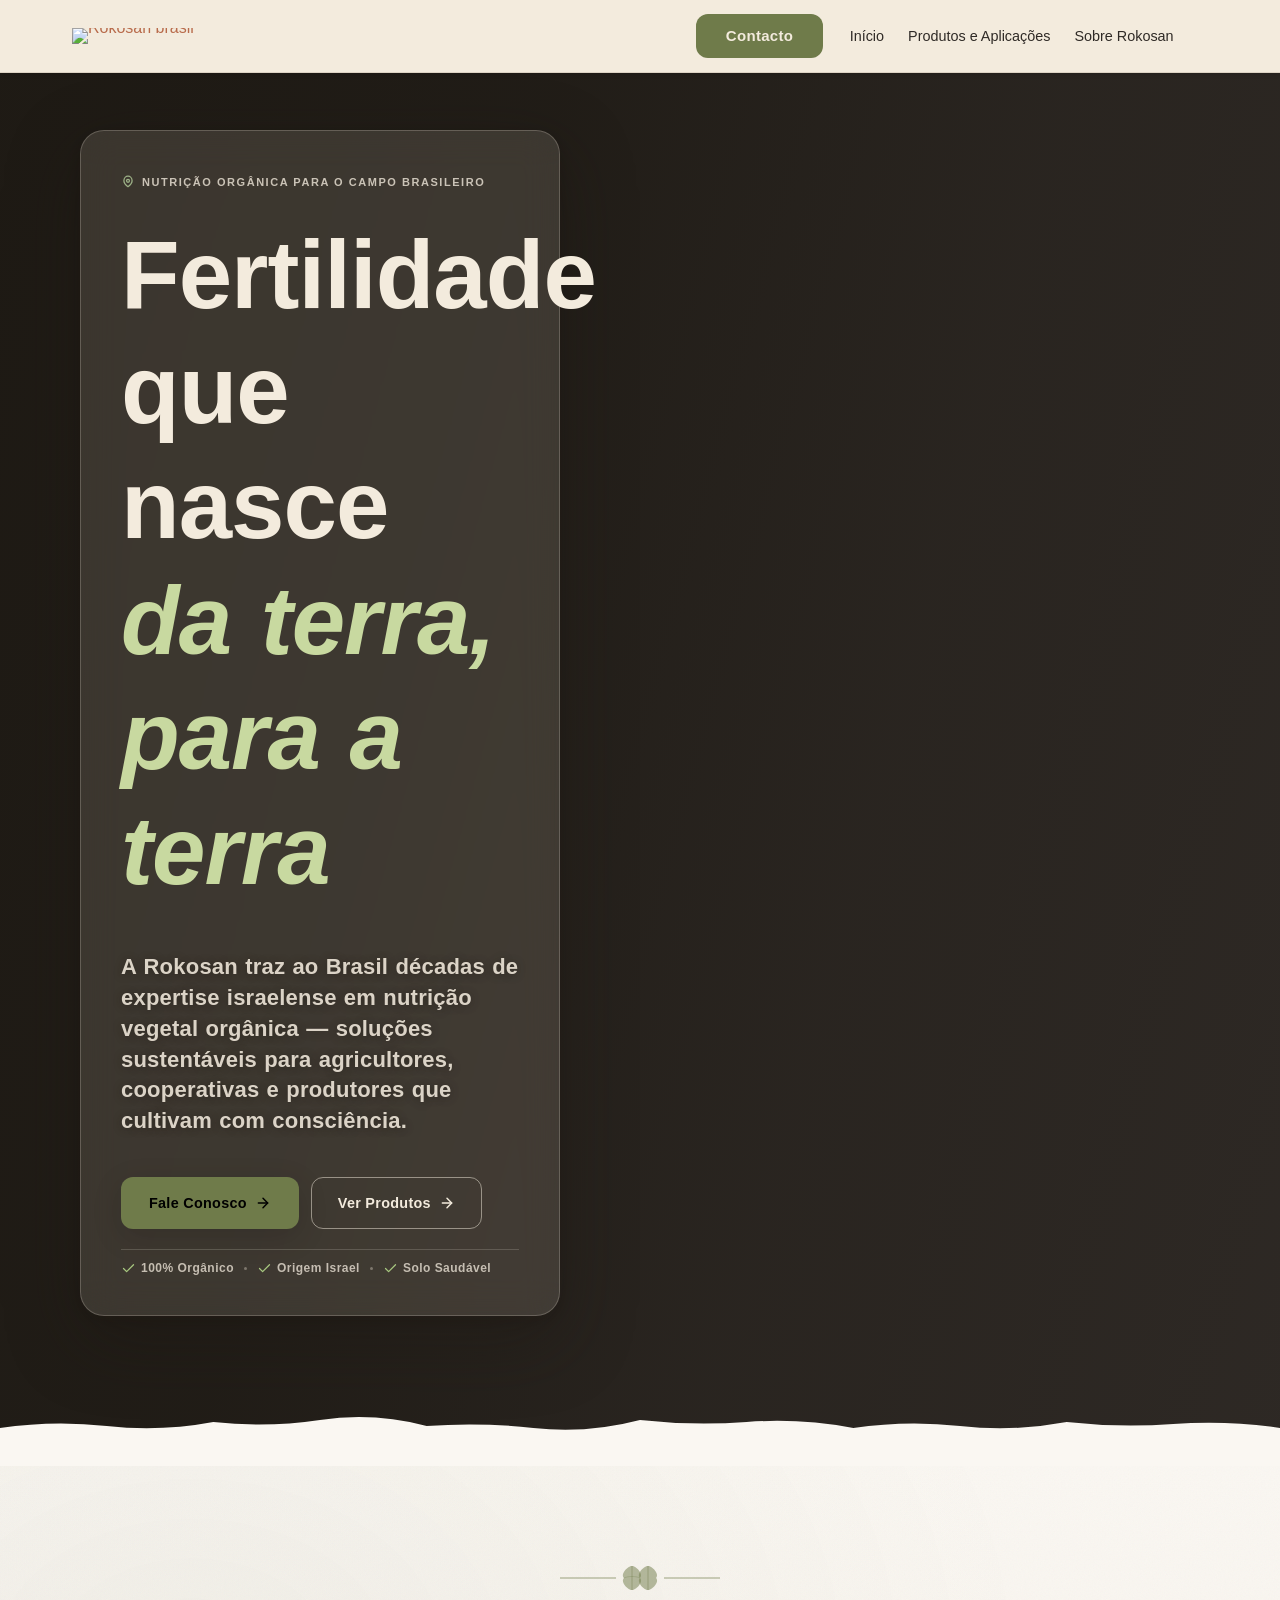
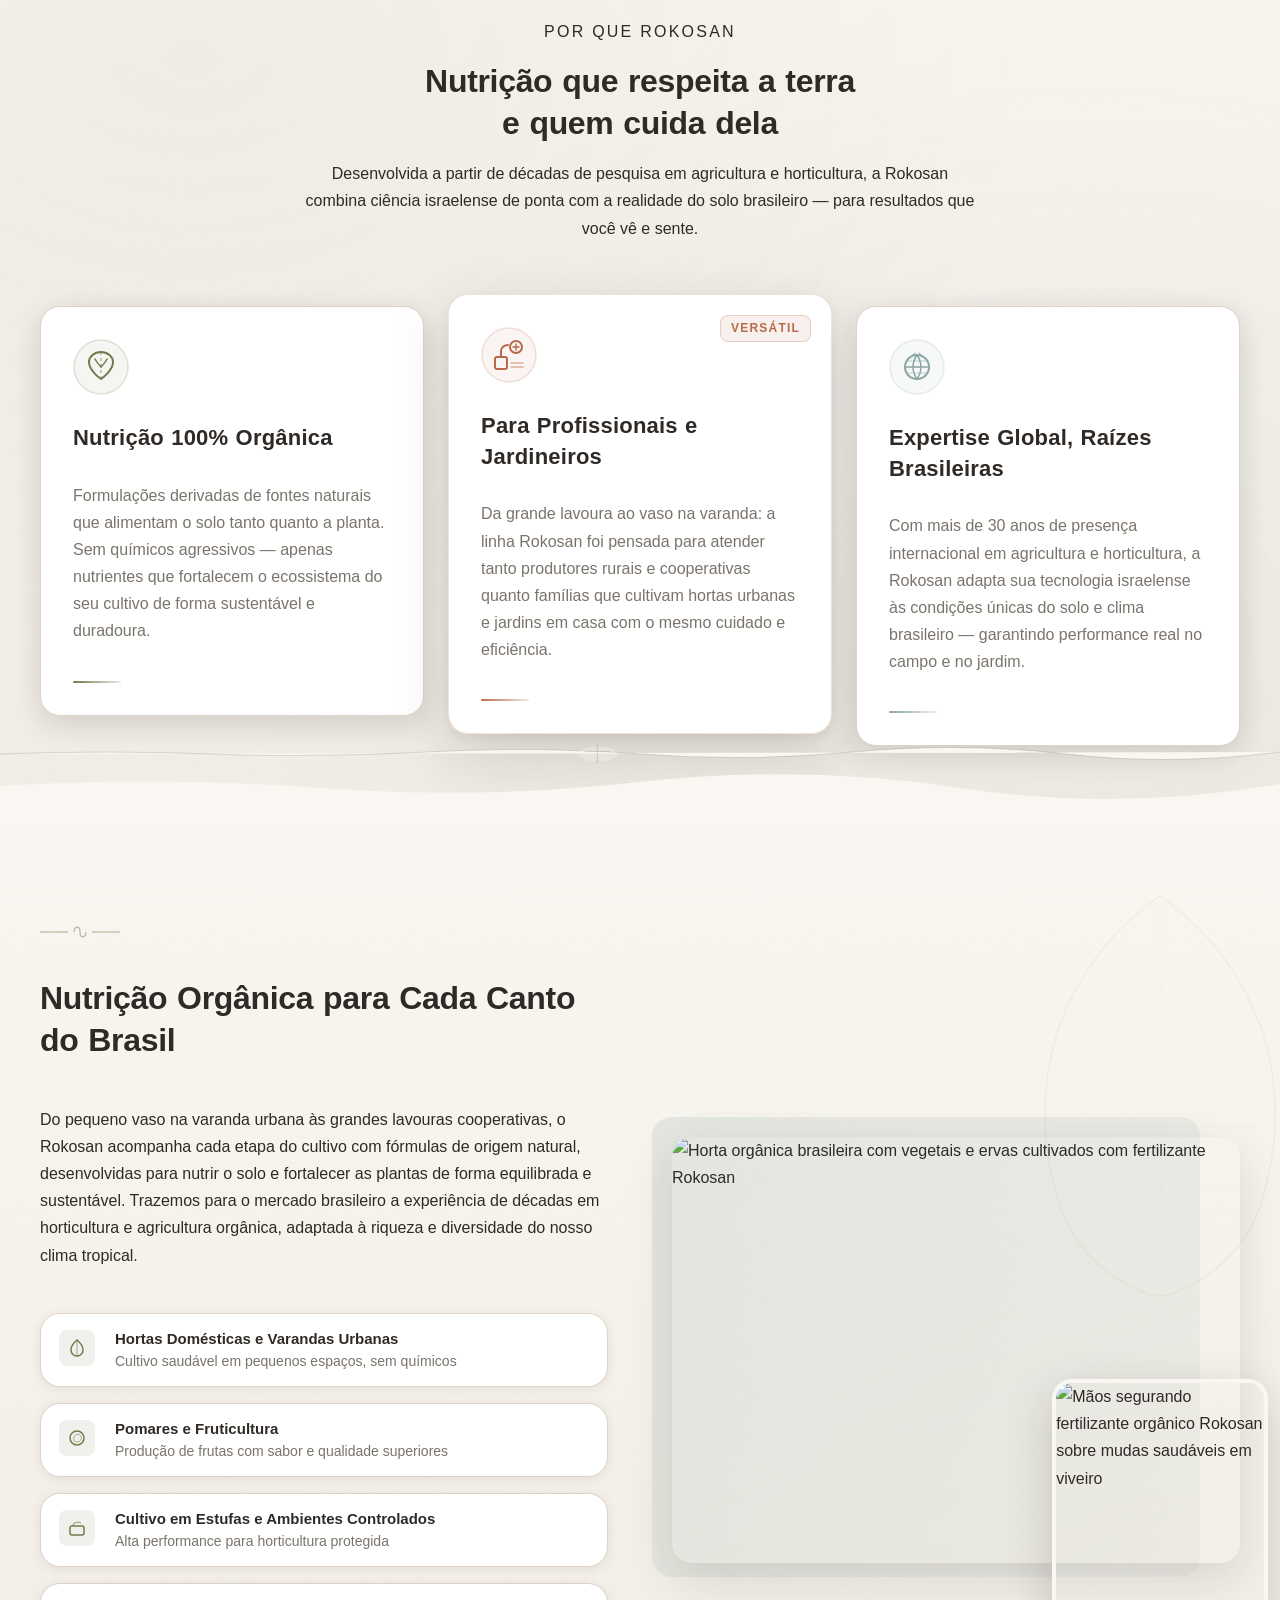
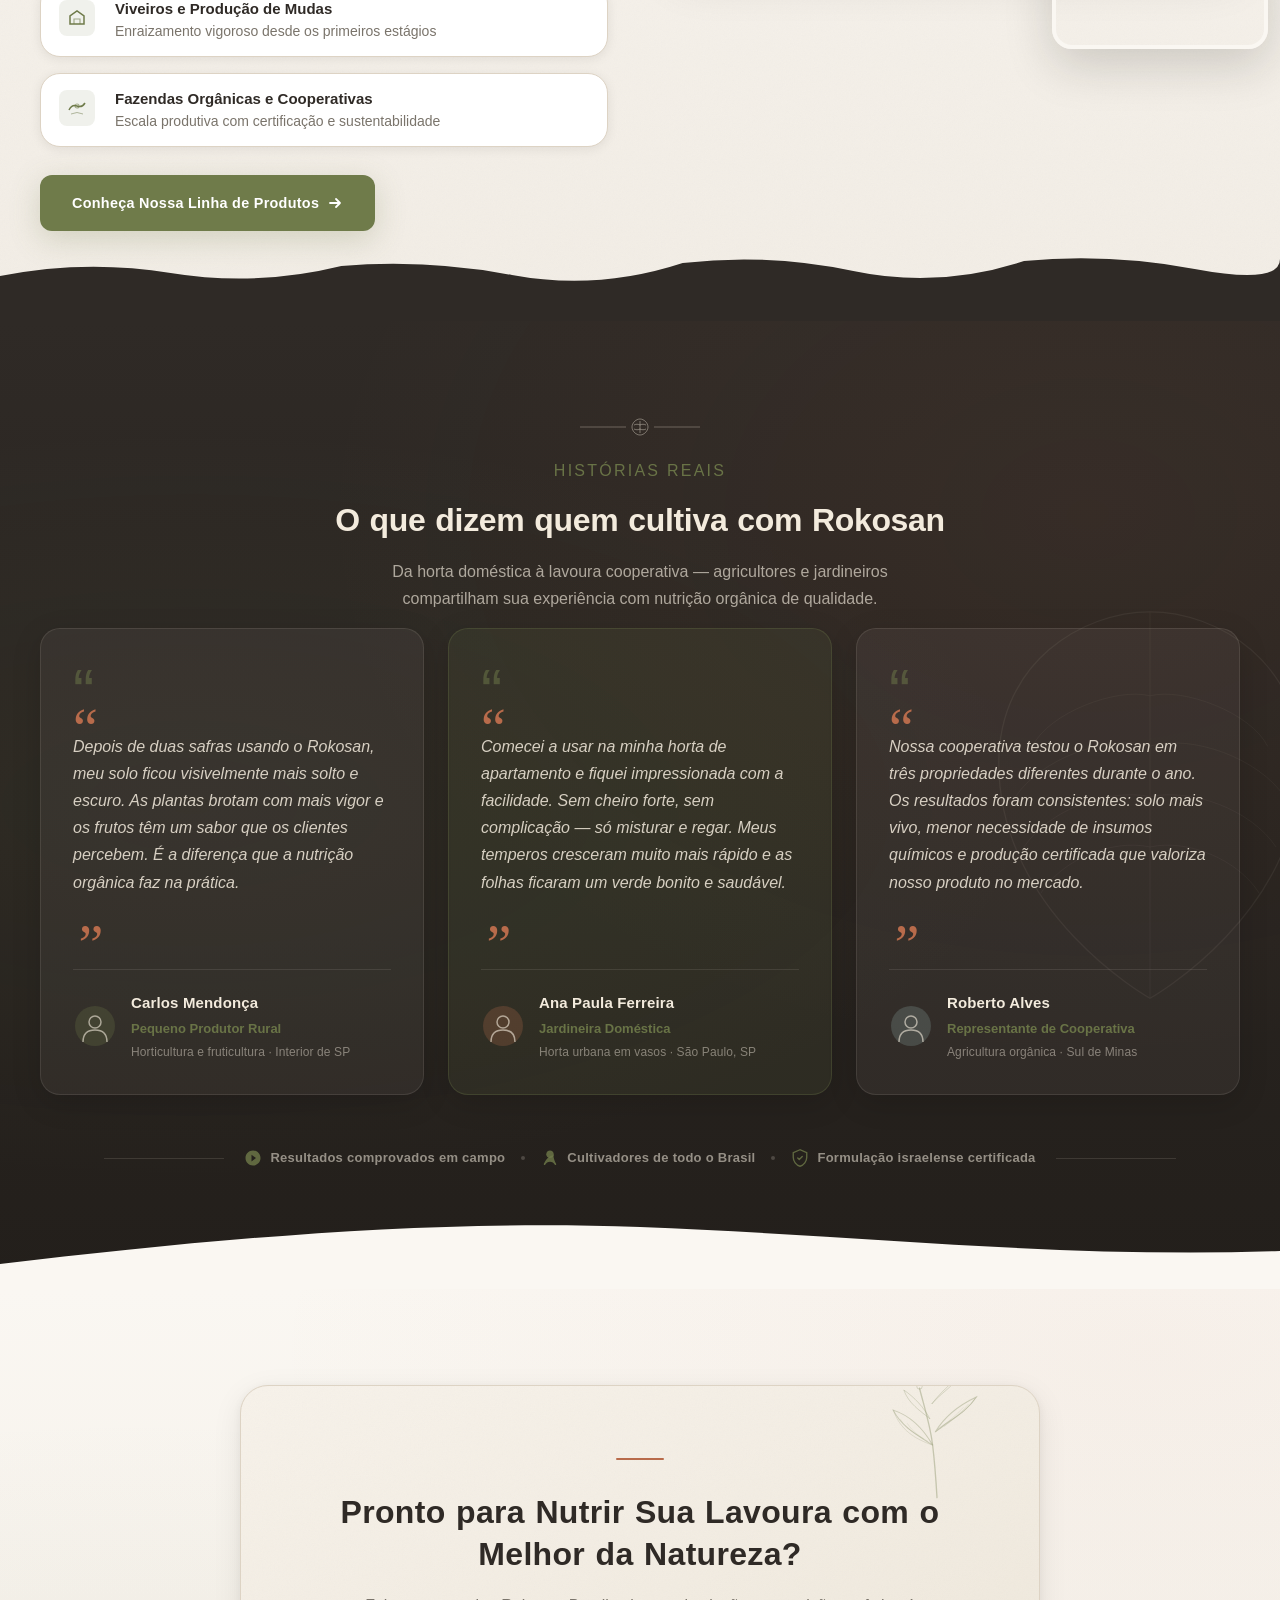
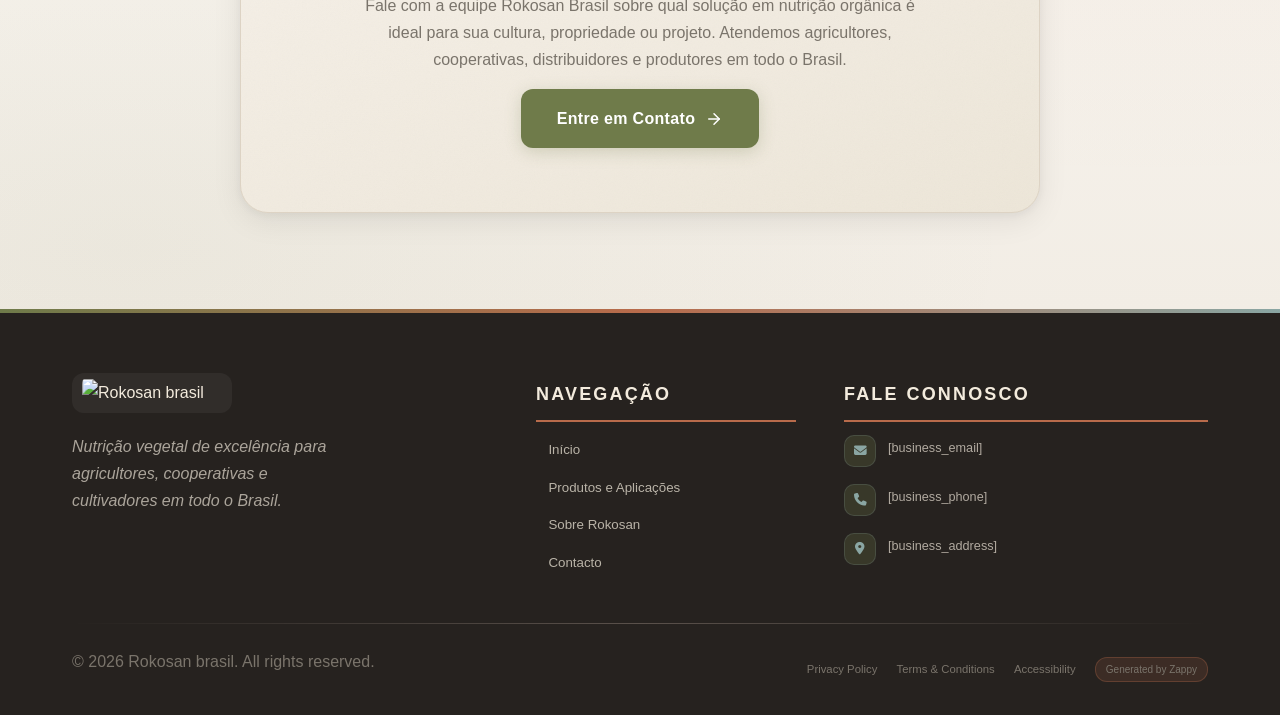
==== public/index.html @ f981a239 "Background sync: Progressive GitHub Sync" ====
<!doctype html><html lang="en"><head><meta charset="UTF-8"><meta content="width=device-width,initial-scale=1" name="viewport"><meta content="index, follow" name="robots"><title>Nutra Sua Colheita com Força — Rokosan brasil</title><meta content="Descubra soluções premium em agricultura e horticultura orgânica para o mercado brasileiro. Fertilizantes naturais que transformam solo e potencializam sua produção. Conheça agora!" name="description"><meta content="agricultura e horticultura, fertilizante orgânico, nutrição de plantas, agricultura sustentável, horticultura brasil" name="keywords"><link href="/assets/favicon.ico" rel="icon" type="image/x-icon"><link href="/assets/favicon-16x16.png" rel="icon" type="image/png" sizes="16x16"><link href="/assets/favicon-32x32.png" rel="icon" type="image/png" sizes="32x32"><link href="/assets/favicon-48x48.png" rel="icon" type="image/png" sizes="48x48"><link href="/assets/favicon-192x192.png" rel="icon" type="image/png" sizes="192x192"><link href="/assets/favicon-512x512.png" rel="icon" type="image/png" sizes="512x512"><link href="/assets/apple-touch-icon.png" rel="apple-touch-icon"><script>!function(){"use strict";var t="86fa6bbd-ab5a-4b56-bcc4-ef2aa1eb0e69",e="https://api.zappy5.com/api/analytics/track",a=18e5,n=2592e6,o=!0,i=!0,r=!0;var s=function(){var e="zappy_visitor_"+t,a=null;try{if(a=localStorage.getItem(e)){var o=JSON.parse(a),i=Date.now();if(i-o.created<n)return o.lastSeen=i,localStorage.setItem(e,JSON.stringify(o)),o.id}}catch(t){console.warn("Zappy Analytics: LocalStorage not available")}var r="zv_"+Date.now()+"_"+Math.random().toString(36).substr(2,9);try{localStorage.setItem(e,JSON.stringify({id:r,created:Date.now(),lastSeen:Date.now()}))}catch(t){}return r}(),c=function(){var e="zappy_session_"+t,n=null;try{if(n=sessionStorage.getItem(e)){var o=JSON.parse(n),i=Date.now();if(i-o.timestamp<a)return o.timestamp=i,sessionStorage.setItem(e,JSON.stringify(o)),o.id}}catch(t){console.warn("Zappy Analytics: SessionStorage not available")}var r="zs_"+Date.now()+"_"+Math.random().toString(36).substr(2,9);try{sessionStorage.setItem(e,JSON.stringify({id:r,timestamp:Date.now()}))}catch(t){}return r}();function l(a,n){n=n||{};var o={website_id:t,event_type:a,page_path:window.location.pathname,referrer:document.referrer||"direct",visitor_id:s,session_id:c,metadata:n};if(navigator.sendBeacon){var i=new Blob([JSON.stringify(o)],{type:"application/json"});navigator.sendBeacon(e,i)}else fetch(e,{method:"POST",headers:{"Content-Type":"application/json"},body:JSON.stringify(o),keepalive:!0}).catch(function(t){console.warn("Zappy Analytics: Failed to track event",t)})}o&&l("pageview",{title:document.title,url:window.location.href}),i&&document.addEventListener("click",function(t){var e=t.target;if("BUTTON"===e.tagName||e.closest("button")){var a="BUTTON"===e.tagName?e:e.closest("button");l("click",{element:"button",text:a.textContent.trim().substring(0,100),id:a.id||null,class:a.className||null})}else if("A"===e.tagName||e.closest("a")){var n="A"===e.tagName?e:e.closest("a");l("navigation",{element:"link",text:n.textContent.trim().substring(0,100),href:n.href,external:n.hostname!==window.location.hostname})}},!0),r&&document.addEventListener("submit",function(t){var e=t.target;l("form_submit",{form_id:e.id||null,form_name:e.name||null,form_action:e.action||null,form_method:e.method||"GET"})},!0);var d=Date.now();window.addEventListener("beforeunload",function(){l("page_unload",{time_on_page:Math.floor((Date.now()-d)/1e3),page_path:window.location.pathname})}),window.zappyAnalytics={track:l,getVisitorId:function(){return s},getSessionId:function(){return c}}}()</script><meta content="Nutra Sua Colheita com Força — Rokosan brasil" property="og:title"><meta content="Descubra soluções premium em agricultura e horticultura orgânica para o mercado brasileiro. Fertilizantes naturais que transformam solo e potencializam sua produção. Conheça agora!" property="og:description"><meta content="summary_large_image" name="twitter:card"><meta content="Nutra Sua Colheita com Força — Rokosan brasil" name="twitter:title"><meta content="Descubra soluções premium em agricultura e horticultura orgânica para o mercado brasileiro. Fertilizantes naturais que transformam solo e potencializam sua produção. Conheça agora!" name="twitter:description"><meta content="website" property="og:type"><meta content="en_US" property="og:locale"><link href="https://cdnjs.cloudflare.com/ajax/libs/font-awesome/6.4.0/css/all.min.css" rel="stylesheet"><style>.skip-link{position:absolute;left:-9999px;top:0;padding:12px 18px;background:var(--bg-dark,#1a1a1a);color:var(--text-light,#fff);font-weight:600;border-radius:0 0 8px 0;z-index:10000}.skip-link:focus{left:0;outline:2px solid var(--ring,#fff);outline-offset:2px}:focus-visible{outline:2px solid var(--ring,currentColor);outline-offset:3px}</style><link href="/assets/favicon.ico" rel="icon" type="image/x-icon"><link href="/assets/favicon-16x16.png" rel="icon" type="image/png" sizes="16x16"><link href="/assets/favicon-32x32.png" rel="icon" type="image/png" sizes="32x32"><link href="/assets/favicon-48x48.png" rel="icon" type="image/png" sizes="48x48"><link href="/assets/favicon-192x192.png" rel="icon" type="image/png" sizes="192x192"><link href="/assets/favicon-512x512.png" rel="icon" type="image/png" sizes="512x512"><link href="/assets/apple-touch-icon.png" rel="apple-touch-icon"><link href="https://cdn.jsdelivr.net/npm/vanilla-cookieconsent@3/dist/cookieconsent.css" rel="stylesheet"><script src="https://cdn.jsdelivr.net/npm/vanilla-cookieconsent@3/dist/cookieconsent.umd.js"></script><script src="https://cdn.jsdelivr.net/gh/mickidum/acc_toolbar/acctoolbar/acctoolbar.min.js"></script><link href="/styles.css" rel="stylesheet"><style id="zappy-dropdown-submenu-styles">#navMenu li:has(.sub-menu),.nav-menu li:has(.sub-menu),.navbar li:has(.sub-menu),nav li:has(.sub-menu){position:relative}#navMenu .sub-menu,.nav-menu .sub-menu,.navbar .sub-menu,nav .sub-menu{display:block!important;position:absolute!important;top:100%;left:0;min-width:220px;background:#fff;border-radius:8px;box-shadow:0 8px 25px rgba(0,0,0,.15);padding:8px 0;opacity:0;visibility:hidden;transform:translateY(10px);transition:all .3s ease;z-index:1000;list-style:none;pointer-events:none}#navMenu li:hover>.sub-menu,.nav-menu li:hover>.sub-menu,.navbar li:hover>.sub-menu,nav li:hover>.sub-menu{opacity:1!important;visibility:visible!important;transform:translateY(0)!important;pointer-events:auto!important}.sub-menu li{list-style:none;margin:0;padding:0}.sub-menu a{display:block!important;padding:10px 16px!important;color:var(--text-dark,#333)!important;font-weight:500;text-decoration:none;white-space:nowrap;transition:background-color .2s}.sub-menu .zappy-nav-child>a{padding-left:28px!important;font-size:.9em!important;opacity:.85!important}[dir=rtl] .sub-menu .zappy-nav-child>a,html[lang=ar] .sub-menu .zappy-nav-child>a,html[lang=he] .sub-menu .zappy-nav-child>a{padding-left:10px!important;padding-right:28px!important}.sub-menu .zappy-nav-parent>a{font-weight:600!important}.sub-menu a:hover{background-color:#f5f5f5}[dir=rtl] .nav-menu .sub-menu,[dir=rtl] .navbar .sub-menu,[dir=rtl] nav .sub-menu,html[lang=ar] .nav-menu .sub-menu,html[lang=ar] .navbar .sub-menu,html[lang=ar] nav .sub-menu,html[lang=he] .nav-menu .sub-menu,html[lang=he] .navbar .sub-menu,html[lang=he] nav .sub-menu{left:auto!important;right:0!important}.sub-menu:empty,.sub-menu:not(:has(li)):not(:has(> a)),.sub-menu:not(:has(li:not(.zappy-hidden-menu-item))):not(:has(> a)){display:none!important;opacity:0!important;visibility:hidden!important;pointer-events:none!important}li:has(.menu-group-title):hover>.sub-menu{opacity:1!important;visibility:visible!important;transform:translateY(0)!important;pointer-events:auto!important}#navMenu>li>.menu-group-title,.nav-menu>li>.menu-group-title{display:inline-block;padding:.5rem 1rem;cursor:default;user-select:none}@media (max-width:768px){#navMenu .sub-menu,.nav-menu .sub-menu,.navbar .sub-menu,nav .sub-menu{position:static!important;transform:none!important;box-shadow:none!important;background:0 0!important;max-height:0;overflow:hidden;opacity:0;visibility:hidden;transition:max-height .3s ease,opacity .3s ease;padding:0!important;border-radius:0!important}#navMenu .sub-menu.mobile-expanded,.nav-menu .sub-menu.mobile-expanded,.navbar .sub-menu.mobile-expanded{max-height:none!important;overflow-y:visible!important;opacity:1!important;visibility:visible!important;padding:8px 0 8px 16px!important}[dir=rtl] .sub-menu.mobile-expanded,html[lang=he] .sub-menu.mobile-expanded{padding:8px 16px 8px 0!important}#navMenu li:hover>.sub-menu,.nav-menu li:hover>.sub-menu,.navbar li:hover>.sub-menu,nav li:hover>.sub-menu{opacity:0;visibility:hidden;pointer-events:none}#navMenu li>.sub-menu.mobile-expanded,.nav-menu li>.sub-menu.mobile-expanded,.navbar li>.sub-menu.mobile-expanded,nav li>.sub-menu.mobile-expanded{opacity:1!important;visibility:visible!important;pointer-events:auto!important}#navMenu li:has(.sub-menu),.nav-menu li:has(.sub-menu),.navbar li:has(.sub-menu),nav li:has(.sub-menu){display:flex!important;flex-wrap:wrap!important;align-items:center!important;position:relative!important;min-height:44px!important}#navMenu li:has(.sub-menu)>a,.nav-menu li:has(.sub-menu)>a,.navbar li:has(.sub-menu)>a,nav li:has(.sub-menu)>a{flex:1!important;min-width:0!important}#navMenu li:has(.sub-menu)>.menu-group-title,.nav-menu li:has(.sub-menu)>.menu-group-title,.navbar li:has(.sub-menu)>.menu-group-title,nav li:has(.sub-menu)>.menu-group-title{flex:1!important;min-width:0!important;padding:0!important;line-height:inherit!important}#navMenu li:has(.sub-menu)>.sub-menu,.nav-menu li:has(.sub-menu)>.sub-menu,.navbar li:has(.sub-menu)>.sub-menu,nav li:has(.sub-menu)>.sub-menu{flex-basis:100%!important;width:100%!important}#navMenu li:has(.sub-menu)>a [class*=arrow],#navMenu li:has(.sub-menu)>a [class*=chevron],.nav-menu li:has(.sub-menu)>a .fa-angle-down,.nav-menu li:has(.sub-menu)>a .fa-chevron-down,.nav-menu li:has(.sub-menu)>a [class*=arrow],.nav-menu li:has(.sub-menu)>a [class*=chevron],nav li:has(.sub-menu)>a [class*=arrow],nav li:has(.sub-menu)>a [class*=chevron]{display:none!important;visibility:hidden!important}.mobile-submenu-toggle{display:flex!important;align-items:center!important;justify-content:center!important;width:44px!important;height:auto!important;background:0 0!important;border:none!important;cursor:pointer!important;color:var(--text-dark)!important;position:static!important;flex-shrink:0!important;align-self:stretch!important;z-index:2!important;padding:0!important;margin:0!important}.mobile-submenu-toggle::after{content:''!important;width:0!important;height:0!important;border-left:6px solid transparent!important;border-right:6px solid transparent!important;border-top:7px solid currentColor!important;transition:transform .3s ease!important}.mobile-submenu-toggle.expanded::after{transform:rotate(180deg)!important}.sub-menu a{padding:10px 0!important;display:block!important;color:var(--text-dark)!important;white-space:normal!important}.sub-menu .zappy-nav-child>a{padding-left:28px!important;font-size:.9em!important;opacity:.85!important}[dir=rtl] .sub-menu .zappy-nav-child>a,html[lang=ar] .sub-menu .zappy-nav-child>a,html[lang=he] .sub-menu .zappy-nav-child>a{padding-left:0!important;padding-right:28px!important}.sub-menu .zappy-nav-parent>a{font-weight:600!important}#navMenu.active,.nav-menu.active{max-width:100vw!important;overflow-x:hidden!important;box-sizing:border-box!important}.navbar .sub-menu li a,.zappy-products-dropdown .sub-menu a,nav.navbar .sub-menu li a{color:var(--text-dark)!important}}@media (min-width:769px){.mobile-submenu-toggle{display:none!important}}</style><style id="zappy-widget-visibility">html[dir=rtl] .whatsapp-float{right:20px!important;left:auto!important}html:not([dir]) .whatsapp-float,html[dir=ltr] .whatsapp-float{left:20px!important;right:auto!important}html[dir=rtl] #mic-access-tool-general-button,html[dir=rtl] #mic-init-access-tool #mic-access-tool-general-button,html[dir=rtl] #mic-init-access-tool .mic-access-tool-general-button,html[dir=rtl] ._access-icon,html[dir=rtl] .mic-access-tool-general-button{left:20px!important;right:auto!important}html:not([dir]) #mic-access-tool-general-button,html:not([dir]) #mic-init-access-tool #mic-access-tool-general-button,html:not([dir]) #mic-init-access-tool .mic-access-tool-general-button,html:not([dir]) ._access-icon,html:not([dir]) .mic-access-tool-general-button,html[dir=ltr] #mic-access-tool-general-button,html[dir=ltr] #mic-init-access-tool #mic-access-tool-general-button,html[dir=ltr] #mic-init-access-tool .mic-access-tool-general-button,html[dir=ltr] ._access-icon,html[dir=ltr] .mic-access-tool-general-button{right:20px!important;left:auto!important}@media (max-width:768px){.whatsapp-float{display:flex!important}}@media (min-width:769px){.whatsapp-float{display:flex!important}}@media (max-width:768px){#mic-access-tool-general-button,#mic-init-access-tool #mic-access-tool-general-button,#mic-init-access-tool .mic-access-tool-general-button,._access-icon,.mic-access-tool-general-button{display:flex!important;visibility:visible!important;opacity:1!important;pointer-events:auto!important}#mic-access-tool-box.opened-mic-access-tool,#mic-init-access-tool #mic-access-tool-box.opened-mic-access-tool,.mic-access-tool-box.opened-mic-access-tool{visibility:visible!important;opacity:1!important;pointer-events:auto!important}}@media (min-width:769px){#mic-access-tool-general-button,#mic-init-access-tool #mic-access-tool-general-button,#mic-init-access-tool .mic-access-tool-general-button,._access-icon,.mic-access-tool-general-button{display:flex!important;visibility:visible!important;opacity:1!important;pointer-events:auto!important}#mic-access-tool-box.opened-mic-access-tool,#mic-init-access-tool #mic-access-tool-box.opened-mic-access-tool,.mic-access-tool-box.opened-mic-access-tool{visibility:visible!important;opacity:1!important;pointer-events:auto!important}}</style></head><body><a href="#main" class="skip-link">Skip to main content</a><nav class="navbar"><button aria-label="Menu" class="mobile-toggle" id="mobileToggle"><svg viewBox="0 0 24 24" height="24" width="24" fill="none" class="hamburger-icon"><path d="M3 12h18M3 6h18M3 18h18" stroke="currentColor" stroke-width="2" stroke-linecap="round"></path></svg> <svg viewBox="0 0 24 24" height="24" width="24" fill="none" class="close-icon" style="display:none"><path d="M18 6L6 18M6 6l12 12" stroke="currentColor" stroke-width="2" stroke-linecap="round"></path></svg></button> <button aria-label="Call" class="phone-header-btn" data-phone=""><svg viewBox="0 0 24 24" height="20" width="20" fill="currentColor"><path d="M22 16.92v3a2 2 0 0 1-2.18 2 19.79 19.79 0 0 1-8.63-3.07 19.5 19.5 0 0 1-6-6 19.79 19.79 0 0 1-3.07-8.67A2 2 0 0 1 4.11 2h3a2 2 0 0 1 2 1.72 12.84 12.84 0 0 0 .7 2.81 2 2 0 0 1-.45 2.11L8.09 9.91a16 16 0 0 0 6 6l1.27-1.27a2 2 0 0 1 2.11-.45 12.84 12.84 0 0 0 2.81.7A2 2 0 0 1 22 16.92z"></path></svg></button><div class="nav-container"><div class="nav-brand"><a href="/" class="logo-link"><img alt="Rokosan  brasil" src="/assets/site-in-cio-image-1.webp" class="logo"></a></div><ul class="nav-menu" id="navMenu"><li><a href="/">Início</a></li><li><a href="/products-applications">Produtos e Aplicações</a></li><li><a href="/about">Sobre Rokosan</a></li></ul><div class="nav-cta-container"><a href="/contact" class="nav-cta-btn">Contacto</a></div></div></nav><script>window.addEventListener("load",function(){const e=document.querySelector(".navbar, nav, header");if(!e)return void console.log("[Navbar] Navbar element not found");let t=document.getElementById("mobileToggle")||document.querySelector(".mobile-toggle")||document.querySelector(".hamburger")||document.querySelector(".hamburger-menu")||document.querySelector(".menu-toggle")||document.querySelector(".burger-menu")||document.querySelector('[aria-label="Menu"]')||document.querySelector('[aria-label="תפריט"]');const n=document.querySelector(".phone-header-btn"),o=window.getComputedStyle(e);let r=o.backgroundColor;if(console.log("[Navbar] Initial navbar background:",r),"transparent"===r||"rgba(0, 0, 0, 0)"===r||r.startsWith("rgba")&&r.includes(", 0)")){const e=o.backgroundImage;if(e&&"none"!==e)console.log("[Navbar] Navbar has background image/gradient, using dark text"),r="rgb(240, 240, 240)";else{const e=window.getComputedStyle(document.body).backgroundColor;console.log("[Navbar] Navbar transparent, using body background:",e),r=e}}const a=r.match(/\d+/g);if(a&&a.length>=3){const e=(.299*parseInt(a[0])+.587*parseInt(a[1])+.114*parseInt(a[2]))/255;console.log("[Navbar] Mobile button colors preserved from Claude CSS (luminance:",e.toFixed(2)+")");const o=document.createElement("style");o.id="zappy-mobile-nav-fix";document.documentElement.lang;document.documentElement.dir,o.textContent='\n        /* Hide mobile buttons on desktop, show only on mobile */\n        @media (min-width: 769px) {\n          .mobile-toggle,\n          .phone-header-btn {\n            display: none !important;\n          }\n        }\n        \n        /* Show and position mobile buttons correctly on mobile */\n        @media (max-width: 768px) {\n          .navbar,\n          nav.navbar {\n            min-height: 70px !important;\n          }\n\n          .mobile-toggle,\n          .phone-header-btn {\n            position: absolute !important;\n            top: 0 !important;\n            bottom: 0 !important;\n            margin-top: auto !important;\n            margin-bottom: auto !important;\n            transform: none !important;\n            z-index: 1001 !important;\n            display: flex !important;\n            align-items: center !important;\n            justify-content: center !important;\n            width: 36px !important;\n            height: 36px !important;\n            border-radius: 50% !important;\n            border: none !important;\n            cursor: pointer !important;\n            padding: 6px !important;\n            background: none !important;\n            color: var(--nav-text, var(--text-dark)) !important;\n            touch-action: manipulation !important;\n            -webkit-tap-highlight-color: transparent !important;\n          }\n\n          html[data-zappy-site-type="ecommerce"] .phone-header-btn,\n          body[data-zappy-site-type="ecommerce"] .phone-header-btn,\n          html[data-zappy-site-type="ecommerce"] header .phone-header-btn,\n          html[data-zappy-site-type="ecommerce"] nav .phone-header-btn {\n            display: none !important;\n            visibility: hidden !important;\n            width: 0 !important;\n            height: 0 !important;\n            min-width: 0 !important;\n            overflow: hidden !important;\n          }\n          \n          /* LTR positioning (default): hamburger LEFT, phone RIGHT */\n          html:not([dir="rtl"]):not([lang="he"]):not([lang="ar"]) .mobile-toggle,\n          html[dir="ltr"] .mobile-toggle {\n            left: 12px !important;\n            right: auto !important;\n          }\n          html:not([dir="rtl"]):not([lang="he"]):not([lang="ar"]) .phone-header-btn,\n          html[dir="ltr"] .phone-header-btn {\n            right: 12px !important;\n            left: auto !important;\n          }\n          \n          /* RTL positioning: hamburger RIGHT, phone LEFT */\n          html[dir="rtl"] .mobile-toggle,\n          html[lang="he"] .mobile-toggle,\n          html[lang="ar"] .mobile-toggle {\n            right: 12px !important;\n            left: auto !important;\n          }\n          html[dir="rtl"] .phone-header-btn,\n          html[lang="he"] .phone-header-btn,\n          html[lang="ar"] .phone-header-btn {\n            left: 12px !important;\n            right: auto !important;\n          }\n          \n          /* CRITICAL: Ensure nav-container has min-height on mobile */\n          /* All children are positioned absolutely/fixed on mobile, so height:auto collapses to 0 */\n          .nav-container {\n            min-height: 70px !important;\n            position: relative !important;\n          }\n          \n          /* Ensure SVG icons are properly sized and inherit color */\n          .mobile-toggle svg,\n          .phone-header-btn svg {\n            width: 24px !important;\n            height: 24px !important;\n            /* Don\'t force display - let JavaScript control hamburger/close toggle */\n          }\n          \n          /* Reset nav-cta-container on mobile - remove desktop box-shadow/padding */\n          /* that creates a visible ghost box when CTA button is hidden */\n          .nav-cta-container {\n            box-shadow: none !important;\n            padding: 0 !important;\n          }\n          \n          /* Hide nav-cta-container entirely on mobile when there\'s no lang-switcher */\n          /* (only the CTA button is inside, and it\'s hidden on mobile) */\n          .nav-cta-container:not(:has(.lang-switcher)) {\n            display: none !important;\n          }\n          \n          /* CRITICAL: Prevent hero image fade gradient from bleeding over headline text */\n          /* The .image-fade-gradient has bottom: -30px (extends below parent) */\n          /* On mobile stacked layout, this overlaps the h1 text below the image */\n          .hero-image-column {\n            overflow: hidden !important;\n          }\n          .image-fade-gradient {\n            bottom: 0 !important;\n          }\n          \n          /* Hide desktop language switcher on mobile - hamburger menu handles it */\n          /* High specificity to override stored CSS */\n          .lang-switcher,\n          .nav-cta-container .lang-switcher,\n          .nav-container .lang-switcher,\n          .navbar .lang-switcher,\n          .navbar .nav-cta-container .lang-switcher {\n            display: none !important;\n          }\n        }\n      ';const r=document.getElementById("zappy-mobile-nav-fix");r&&r.remove(),document.head.appendChild(o),console.log("[Navbar] Critical CSS injected for mobile nav positioning");const i=window.innerWidth<=768;if(t){const e=t.querySelector(".hamburger-icon"),n=t.querySelector(".close-icon");e&&(e.style.setProperty("width","24px","important"),e.style.setProperty("height","24px","important"),e.style.setProperty("display","block","important")),n&&(n.style.setProperty("width","24px","important"),n.style.setProperty("height","24px","important"),n.style.setProperty("display","none","important")),i?(t.style.setProperty("position","absolute","important"),t.style.setProperty("top","0","important"),t.style.setProperty("bottom","0","important"),t.style.setProperty("margin-top","auto","important"),t.style.setProperty("margin-bottom","auto","important"),t.style.setProperty("transform","none","important"),t.style.setProperty("z-index","1001","important"),t.style.removeProperty("left"),t.style.removeProperty("right"),console.log("[Navbar] Mobile toggle positioning applied (mobile viewport)")):(t.style.removeProperty("position"),t.style.removeProperty("top"),t.style.removeProperty("transform"),t.style.removeProperty("z-index"),t.style.removeProperty("left"),t.style.removeProperty("right"),console.log("[Navbar] Desktop viewport - cleared mobile toggle inline positioning"))}if(n){const e=n.querySelector("svg");e&&(e.style.width="24px",e.style.height="24px",e.setAttribute("width","24"),e.setAttribute("height","24")),i?(n.style.setProperty("position","absolute","important"),n.style.setProperty("top","0","important"),n.style.setProperty("bottom","0","important"),n.style.setProperty("margin-top","auto","important"),n.style.setProperty("margin-bottom","auto","important"),n.style.setProperty("transform","none","important"),n.style.setProperty("z-index","1001","important"),n.style.removeProperty("left"),n.style.removeProperty("right"),console.log("[Navbar] Phone button positioning applied (mobile viewport)")):(n.style.removeProperty("position"),n.style.removeProperty("top"),n.style.removeProperty("transform"),n.style.removeProperty("z-index"),n.style.removeProperty("left"),n.style.removeProperty("right"),console.log("[Navbar] Desktop viewport - cleared phone button inline positioning"))}}else console.log("[Navbar] Could not parse background color:",r);t=document.getElementById("mobileToggle")||document.querySelector(".mobile-toggle")||document.querySelector(".hamburger")||document.querySelector(".hamburger-menu")||document.querySelector(".menu-toggle")||document.querySelector(".burger-menu")||document.querySelector('[aria-label="Menu"]')||document.querySelector('[aria-label="תפריט"]');const i=document.getElementById("navMenu")||document.querySelector(".nav-menu")||document.querySelector(".nav-links")||document.querySelector("nav ul:not(.submenu)");if(!t||!i)return void console.log("[Navbar] Mobile toggle or menu not found:",{toggle:!!t,menu:!!i});i.id||(i.id="navMenu"),console.log("[Navbar] Initializing mobile menu...");const l=t.cloneNode(!0);t.parentNode.replaceChild(l,t);var s=0;function p(e){var t=Date.now();t-s<300||(s=t,function(e){e.preventDefault(),e.stopPropagation();const t=l.querySelector(".hamburger-icon"),n=l.querySelector(".close-icon");i.classList.contains("active")?(i.classList.remove("active"),t&&t.style.setProperty("display","block","important"),n&&n.style.setProperty("display","none","important"),document.body.style.overflow="",console.log("[Navbar] Menu closed")):(i.classList.add("active"),t&&t.style.setProperty("display","none","important"),n&&n.style.setProperty("display","block","important"),document.body.style.overflow="hidden",console.log("[Navbar] Menu opened"))}(e))}l.addEventListener("click",p),l.addEventListener("touchend",p),i.querySelectorAll("a").forEach(function(e){e.addEventListener("click",function(){if("#"===this.getAttribute("href"))return;const e=l.querySelector(".hamburger-icon"),t=l.querySelector(".close-icon");i.classList.remove("active"),e&&e.style.setProperty("display","block","important"),t&&t.style.setProperty("display","none","important"),document.body.style.overflow="",console.log("[Navbar] Menu closed (link clicked)")})});var m=i.querySelectorAll(".dropdown-toggle");m.forEach(function(e){e.addEventListener("click",function(e){e.preventDefault(),e.stopPropagation();var t=this.closest(".nav-dropdown");t&&(t.parentNode.querySelectorAll(".nav-dropdown.open").forEach(function(e){e!==t&&e.classList.remove("open")}),t.classList.toggle("open"),console.log("[Navbar] Dropdown toggled:",t.classList.contains("open")?"open":"closed"))})}),document.addEventListener("click",function(e){e.target.closest(".nav-dropdown")||document.querySelectorAll(".nav-dropdown.open").forEach(function(e){e.classList.remove("open")})}),console.log("[Navbar] Dropdown handlers initialized for "+m.length+" dropdowns"),n&&n.addEventListener("click",function(){const e=document.querySelectorAll('a[href^="tel:"]'),t=e.length>0?e[0].getAttribute("href").replace("tel:",""):"[business_phone]";window.location.href="tel:"+t,console.log("[Navbar] Phone button clicked")}),console.log("[Navbar] Mobile menu initialized successfully")})</script><main id="main"><section class="in-cio-hero-section" data-band-index="0" data-layout-spec="Início-hero" data-hero-type="fullscreen-scrim"><div class="in-cio-hero-bg"><img alt="Agricultor brasileiro aplicando adubo orgânico Rokosan em cultivo de hortaliças ao amanhecer" src="/assets/site-in-cio-hero-image-1.webp" data-context="Cinematic wide-angle photograph of a Brazilian farmer at sunrise, hands gently applying organic granular fertilizer around lush green herb and vegetable crops in a field. Warm golden morning light, slightly desaturated natural tones, rich soil visible, healthy green plants, peaceful agricultural landscape in background. Photographic style: editorial, calm, human-scale agriculture in Brazil." data-placeholder="in-cio-hero-image-1" height="900" loading="eager" width="1400" data-hero-bg="true" fetchpriority="high"></div><div class="in-cio-hero-scrim" aria-hidden="true"></div><div class="in-cio-hero-container"><article class="in-cio-hero-card"><span class="in-cio-hero-eyebrow"><svg viewBox="0 0 24 24" height="14" width="14" fill="none" data-element-type="icon" data-icon-type="svg" aria-hidden="true" stroke="currentColor" stroke-linecap="round" stroke-linejoin="round" stroke-width="2.2"><path d="M12 2C8.5 2 5 5 5 10c0 4 4 8 7 10 3-2 7-6 7-10 0-5-3.5-8-7-8z"></path><circle cx="12" cy="10" r="2.5"></circle></svg> Nutrição Orgânica para o Campo Brasileiro</span><h1 class="in-cio-hero-h1">Fertilidade que nasce<br><em>da terra, para a terra</em></h1><h3 class="in-cio-hero-subtitle">A Rokosan traz ao Brasil décadas de expertise israelense em nutrição vegetal orgânica — soluções sustentáveis para agricultores, cooperativas e produtores que cultivam com consciência.</h3><div class="in-cio-hero-ctas"><a href="/contato" class="in-cio-btn-primary"><span>Fale Conosco</span> <svg viewBox="0 0 24 24" height="16" width="16" fill="none" data-element-type="icon" data-icon-type="svg" aria-hidden="true" stroke="currentColor" stroke-linecap="round" stroke-linejoin="round" stroke-width="2.2"><line x1="5" x2="19" y1="12" y2="12"></line><polyline points="12 5 19 12 12 19"></polyline></svg> </a><a href="/produtos" class="in-cio-btn-secondary"><span>Ver Produtos</span> <svg viewBox="0 0 24 24" height="16" width="16" fill="none" data-element-type="icon" data-icon-type="svg" aria-hidden="true" stroke="currentColor" stroke-linecap="round" stroke-linejoin="round" stroke-width="2.2"><line x1="5" x2="19" y1="12" y2="12"></line><polyline points="12 5 19 12 12 19"></polyline></svg></a></div><div class="in-cio-hero-trust"><div class="in-cio-trust-item"><svg viewBox="0 0 24 24" height="15" width="15" fill="none" data-element-type="icon" data-icon-type="svg" aria-hidden="true" stroke="currentColor" stroke-linecap="round" stroke-linejoin="round" stroke-width="2"><polyline points="20 6 9 17 4 12"></polyline></svg> <span>100% Orgânico</span></div><div class="in-cio-trust-sep" aria-hidden="true"></div><div class="in-cio-trust-item"><svg viewBox="0 0 24 24" height="15" width="15" fill="none" data-element-type="icon" data-icon-type="svg" aria-hidden="true" stroke="currentColor" stroke-linecap="round" stroke-linejoin="round" stroke-width="2"><polyline points="20 6 9 17 4 12"></polyline></svg> <span>Origem Israel</span></div><div class="in-cio-trust-sep" aria-hidden="true"></div><div class="in-cio-trust-item"><svg viewBox="0 0 24 24" height="15" width="15" fill="none" data-element-type="icon" data-icon-type="svg" aria-hidden="true" stroke="currentColor" stroke-linecap="round" stroke-linejoin="round" stroke-width="2"><polyline points="20 6 9 17 4 12"></polyline></svg> <span>Solo Saudável</span></div></div></article></div><div class="in-cio-hero-divider-wrapper"><svg viewBox="0 0 1440 90" data-no-icon-edit="true" aria-hidden="true" xmlns="http://www.w3.org/2000/svg" preserveAspectRatio="none"><path d="M0,90 L0,52 Q60,44 120,50 T240,46 Q300,52 360,44 T480,50 Q540,46 600,52 T720,44 Q780,50 840,46 T960,52 Q1020,44 1080,50 T1200,46 Q1260,52 1320,48 T1440,52 L1440,90 Z" fill="#FAF7F2"></path></svg></div></section><section class="in-cio-benefits-section" data-band-index="1" data-layout-spec="Início-benefits"><div class="in-cio-benefits-texture" aria-hidden="true"></div><div class="in-cio-benefits-container"><div class="in-cio-benefits-intro"><div class="in-cio-leaf-ornament" aria-hidden="true"><svg viewBox="0 0 160 32" fill="none" xmlns="http://www.w3.org/2000/svg" aria-hidden="true" data-no-icon-edit="true"><line x1="0" x2="56" y1="16" y2="16" stroke="#6F7B4A" stroke-width="1.5" stroke-opacity="0.45"></line><path d="M72 4 C76 4 84 12 80 16 C84 20 76 28 72 28 C68 28 60 20 64 16 C60 12 68 4 72 4Z" fill="#6F7B4A" fill-opacity="0.5"></path><path d="M72 4 L72 28" stroke="#6F7B4A" stroke-width="1" stroke-opacity="0.4"></path><path d="M64 16 C68 14 76 14 80 16" stroke="#6F7B4A" stroke-width="0.8" stroke-opacity="0.35"></path><path d="M88 4 C92 4 100 12 96 16 C100 20 92 28 88 28 C84 28 76 20 80 16 C76 12 84 4 88 4Z" fill="#6F7B4A" fill-opacity="0.5"></path><path d="M88 4 L88 28" stroke="#6F7B4A" stroke-width="1" stroke-opacity="0.4"></path><line x1="104" x2="160" y1="16" y2="16" stroke="#6F7B4A" stroke-width="1.5" stroke-opacity="0.45"></line></svg></div><p class="in-cio-benefits-eyebrow">Por que Rokosan</p><h2 class="in-cio-benefits-title">Nutrição que respeita a terra<br>e quem cuida dela</h2><p class="in-cio-benefits-subtitle">Desenvolvida a partir de décadas de pesquisa em agricultura e horticultura, a Rokosan combina ciência israelense de ponta com a realidade do solo brasileiro — para resultados que você vê e sente.</p></div><div class="in-cio-benefits-grid"><article class="in-cio-benefit-card"><div class="in-cio-card-icon-wrap"><svg viewBox="0 0 56 56" height="56" width="56" fill="none" data-element-type="icon" data-icon-type="svg" xmlns="http://www.w3.org/2000/svg" aria-hidden="true"><circle cx="28" cy="28" r="27" fill="#6F7B4A" stroke="#6F7B4A" stroke-width="1.5" fill-opacity="0.07" stroke-opacity="0.2"></circle><path d="M28 40 C28 40 16 32 16 23 C16 17.48 21.37 13 28 13 C34.63 13 40 17.48 40 23 C40 32 28 40 28 40Z" stroke="#6F7B4A" stroke-width="2" fill="none" stroke-linecap="round" stroke-linejoin="round"></path><path d="M28 13 L28 40" stroke="#6F7B4A" stroke-width="1.5" stroke-opacity="0.5" stroke-dasharray="3 3"></path><path d="M22 20 C24 24 26 26 28 28" stroke="#6F7B4A" stroke-width="1.5" stroke-linecap="round"></path><path d="M34 20 C32 24 30 26 28 28" stroke="#6F7B4A" stroke-width="1.5" stroke-linecap="round"></path></svg></div><div class="in-cio-card-body"><h3 class="in-cio-card-title">Nutrição 100% Orgânica</h3><p class="in-cio-card-text">Formulações derivadas de fontes naturais que alimentam o solo tanto quanto a planta. Sem químicos agressivos — apenas nutrientes que fortalecem o ecossistema do seu cultivo de forma sustentável e duradoura.</p></div><div class="in-cio-card-accent-line"></div></article><article class="in-cio-benefit-card in-cio-benefit-card--featured"><div class="in-cio-card-featured-badge">Versátil</div><div class="in-cio-card-icon-wrap"><svg viewBox="0 0 56 56" height="56" width="56" fill="none" data-element-type="icon" data-icon-type="svg" xmlns="http://www.w3.org/2000/svg" aria-hidden="true"><circle cx="28" cy="28" r="27" fill="#B86B4B" stroke="#B86B4B" stroke-width="1.5" fill-opacity="0.07" stroke-opacity="0.2"></circle><rect fill="none" height="12" rx="2" stroke="#B86B4B" stroke-width="2" width="12" x="14" y="30"></rect><path d="M20 30 L20 24 C20 20.69 23.13 18 27 18" stroke="#B86B4B" stroke-width="2" stroke-linecap="round"></path><circle cx="35" cy="20" r="6" fill="none" stroke="#B86B4B" stroke-width="2"></circle><path d="M35 17 L35 23 M32 20 L38 20" stroke="#B86B4B" stroke-width="1.5" stroke-linecap="round"></path><path d="M30 36 L42 36 M30 40 L42 40" stroke="#B86B4B" stroke-width="1.5" stroke-linecap="round" stroke-opacity="0.5"></path></svg></div><div class="in-cio-card-body"><h3 class="in-cio-card-title">Para Profissionais e Jardineiros</h3><p class="in-cio-card-text">Da grande lavoura ao vaso na varanda: a linha Rokosan foi pensada para atender tanto produtores rurais e cooperativas quanto famílias que cultivam hortas urbanas e jardins em casa com o mesmo cuidado e eficiência.</p></div><div class="in-cio-card-accent-line in-cio-card-accent-line--terracotta"></div></article><article class="in-cio-benefit-card"><div class="in-cio-card-icon-wrap"><svg viewBox="0 0 56 56" height="56" width="56" fill="none" data-element-type="icon" data-icon-type="svg" xmlns="http://www.w3.org/2000/svg" aria-hidden="true"><circle cx="28" cy="28" r="27" fill="#8AA6A3" stroke="#8AA6A3" stroke-width="1.5" fill-opacity="0.07" stroke-opacity="0.2"></circle><circle cx="28" cy="28" r="12" fill="none" stroke="#8AA6A3" stroke-width="2"></circle><path d="M28 16 C28 16 24 22 24 28 C24 34 28 40 28 40" stroke="#8AA6A3" stroke-width="1.5"></path><path d="M28 16 C28 16 32 22 32 28 C32 34 28 40 28 40" stroke="#8AA6A3" stroke-width="1.5"></path><path d="M16 28 L40 28" stroke="#8AA6A3" stroke-width="1.5"></path><path d="M17 22 L39 22 M17 34 L39 34" stroke="#8AA6A3" stroke-width="1" stroke-opacity="0.5"></path><path d="M26 14 L22 18 M30 14 L34 18" stroke="#8AA6A3" stroke-width="1.5" stroke-linecap="round" stroke-opacity="0.6"></path></svg></div><div class="in-cio-card-body"><h3 class="in-cio-card-title">Expertise Global, Raízes Brasileiras</h3><p class="in-cio-card-text">Com mais de 30 anos de presença internacional em agricultura e horticultura, a Rokosan adapta sua tecnologia israelense às condições únicas do solo e clima brasileiro — garantindo performance real no campo e no jardim.</p></div><div class="in-cio-card-accent-line in-cio-card-accent-line--blue"></div></article></div></div><div class="in-cio-benefits-divider-wrapper" aria-hidden="true"><div class="in-cio-benefits-botanical-rule"><svg viewBox="0 0 1200 24" fill="none" xmlns="http://www.w3.org/2000/svg" aria-hidden="true" data-no-icon-edit="true" preserveAspectRatio="none"><path d="M0 12 Q100 8 200 12 T400 10 T600 12 T800 10 T1000 12 T1200 10" stroke="#6F7B4A" stroke-width="1" fill="#FAF7F2" stroke-opacity="0.25"></path><path d="M540 12 C545 6 555 3 560 6 C565 3 575 6 580 12 C575 18 565 21 560 18 C555 21 545 18 540 12Z" fill="#FAF7F2" fill-opacity="0.3"></path><path d="M560 3 L560 21" stroke="#6F7B4A" stroke-width="0.8" stroke-opacity="0.3"></path><path d="M548 10 C552 9 568 9 572 10" stroke="#6F7B4A" stroke-width="0.8" stroke-opacity="0.25"></path></svg></div><svg viewBox="0 0 1200 60" data-no-icon-edit="true" aria-hidden="true" xmlns="http://www.w3.org/2000/svg" preserveAspectRatio="none"><path d="M0,60 L0,20 Q150,10 300,22 T600,16 T900,22 T1200,18 L1200,60 Z" fill="#FAF7F2"></path></svg></div></section><section class="in-cio-showcase-section" data-band-index="2" data-layout-spec="Início-showcase"><svg viewBox="0 0 320 420" fill="none" xmlns="http://www.w3.org/2000/svg" aria-hidden="true" data-no-icon-edit="true" class="in-cio-showcase-leaf-bg"><path d="M160 10 C60 80, 20 200, 60 320 C80 380, 140 410, 160 410 C180 410, 240 380, 260 320 C300 200, 260 80, 160 10 Z" stroke="#6F7B4A" stroke-width="1.5" fill="none" opacity="0.07"></path><line x1="160" x2="160" y1="10" y2="410" stroke="#6F7B4A" stroke-width="1" opacity="0.05"></line><line x1="90" x2="230" y1="120" y2="120" stroke="#6F7B4A" stroke-width="0.8" opacity="0.04"></line><line x1="70" x2="250" y1="180" y2="180" stroke="#6F7B4A" stroke-width="0.8" opacity="0.04"></line><line x1="60" x2="260" y1="240" y2="240" stroke="#6F7B4A" stroke-width="0.8" opacity="0.04"></line><line x1="70" x2="250" y1="300" y2="300" stroke="#6F7B4A" stroke-width="0.8" opacity="0.04"></line></svg><div class="in-cio-showcase-container"><div class="in-cio-showcase-content"><div class="in-cio-showcase-ornament" aria-hidden="true"><svg viewBox="0 0 80 20" height="20" width="80" fill="none" xmlns="http://www.w3.org/2000/svg" aria-hidden="true" data-no-icon-edit="true"><line x1="0" x2="28" y1="10" y2="10" stroke="#6F7B4A" stroke-width="1.2" opacity="0.5"></line><path d="M34 10 C34 5, 40 2, 40 10 C40 18, 46 15, 46 10" stroke="#6F7B4A" stroke-width="1.2" fill="none" opacity="0.5"></path><line x1="52" x2="80" y1="10" y2="10" stroke="#6F7B4A" stroke-width="1.2" opacity="0.5"></line></svg></div><h2 class="in-cio-showcase-heading">Nutrição Orgânica para Cada Canto do Brasil</h2><p class="in-cio-showcase-text">Do pequeno vaso na varanda urbana às grandes lavouras cooperativas, o Rokosan acompanha cada etapa do cultivo com fórmulas de origem natural, desenvolvidas para nutrir o solo e fortalecer as plantas de forma equilibrada e sustentável. Trazemos para o mercado brasileiro a experiência de décadas em horticultura e agricultura orgânica, adaptada à riqueza e diversidade do nosso clima tropical.</p><ul class="in-cio-showcase-list"><li class="in-cio-showcase-list-item"><span class="in-cio-showcase-list-icon" aria-hidden="true"><svg viewBox="0 0 20 20" height="20" width="20" fill="none" data-element-type="icon" data-icon-type="svg" xmlns="http://www.w3.org/2000/svg"><path d="M10 2 C10 2, 4 7, 4 12 C4 15.3 6.7 18 10 18 C13.3 18 16 15.3 16 12 C16 7 10 2 10 2Z" stroke="currentColor" stroke-width="1.5" fill="none"></path><line x1="10" x2="10" y1="2" y2="18" stroke="currentColor" stroke-width="1" opacity="0.6"></line></svg></span><div class="in-cio-showcase-list-text"><strong>Hortas Domésticas e Varandas Urbanas</strong> <span>Cultivo saudável em pequenos espaços, sem químicos</span></div></li><li class="in-cio-showcase-list-item"><span class="in-cio-showcase-list-icon" aria-hidden="true"><svg viewBox="0 0 20 20" height="20" width="20" fill="none" data-element-type="icon" data-icon-type="svg" xmlns="http://www.w3.org/2000/svg"><circle cx="10" cy="10" r="7" fill="none" stroke="currentColor" stroke-width="1.5"></circle><path d="M7 10 C7 7, 10 5, 13 7 C16 9, 14 14, 10 14 C7 14, 6 12, 7 10Z" stroke="currentColor" stroke-width="1" fill="none" opacity="0.6"></path></svg></span><div class="in-cio-showcase-list-text"><strong>Pomares e Fruticultura</strong> <span>Produção de frutas com sabor e qualidade superiores</span></div></li><li class="in-cio-showcase-list-item"><span class="in-cio-showcase-list-icon" aria-hidden="true"><svg viewBox="0 0 20 20" height="20" width="20" fill="none" data-element-type="icon" data-icon-type="svg" xmlns="http://www.w3.org/2000/svg"><rect fill="none" height="9" rx="2" stroke="currentColor" stroke-width="1.5" width="14" x="3" y="8"></rect><path d="M6 8 C6 5, 10 3, 14 5" stroke="currentColor" stroke-width="1.2" fill="none" opacity="0.6"></path></svg></span><div class="in-cio-showcase-list-text"><strong>Cultivo em Estufas e Ambientes Controlados</strong> <span>Alta performance para horticultura protegida</span></div></li><li class="in-cio-showcase-list-item"><span class="in-cio-showcase-list-icon" aria-hidden="true"><svg viewBox="0 0 20 20" height="20" width="20" fill="none" data-element-type="icon" data-icon-type="svg" xmlns="http://www.w3.org/2000/svg"><path d="M3 16 L3 8 L10 3 L17 8 L17 16 Z" stroke="currentColor" stroke-width="1.5" fill="none"></path><path d="M7 16 L7 11 L13 11 L13 16" stroke="currentColor" stroke-width="1.2" fill="none" opacity="0.6"></path></svg></span><div class="in-cio-showcase-list-text"><strong>Viveiros e Produção de Mudas</strong> <span>Enraizamento vigoroso desde os primeiros estágios</span></div></li><li class="in-cio-showcase-list-item"><span class="in-cio-showcase-list-icon" aria-hidden="true"><svg viewBox="0 0 20 20" height="20" width="20" fill="none" data-element-type="icon" data-icon-type="svg" xmlns="http://www.w3.org/2000/svg"><path d="M2 12 Q5 6, 10 8 Q15 10, 18 5" stroke="currentColor" stroke-width="1.5" fill="none"></path><circle cx="10" cy="8" r="2" fill="none" stroke="currentColor" stroke-width="1.2" opacity="0.6"></circle><path d="M4 16 Q10 13, 16 16" stroke="currentColor" stroke-width="1" fill="none" opacity="0.5"></path></svg></span><div class="in-cio-showcase-list-text"><strong>Fazendas Orgânicas e Cooperativas</strong> <span>Escala produtiva com certificação e sustentabilidade</span></div></li></ul><a href="/produtos" class="in-cio-showcase-cta">Conheça Nossa Linha de Produtos <svg viewBox="0 0 16 16" height="16" width="16" fill="none" data-element-type="icon" data-icon-type="svg" xmlns="http://www.w3.org/2000/svg"><path d="M3 8 L13 8 M9 4 L13 8 L9 12" stroke="currentColor" stroke-width="1.8" stroke-linecap="round" stroke-linejoin="round"></path></svg></a></div><div class="in-cio-showcase-imagery"><div class="in-cio-showcase-imagery-inner"><div class="in-cio-showcase-img-wash" aria-hidden="true"></div><figure class="in-cio-showcase-img-main"><img alt="Horta orgânica brasileira com vegetais e ervas cultivados com fertilizante Rokosan" src="/assets/site-in-cio-showcase-image-1.webp" data-context="Muted documentary-style photography of a lush organic vegetable garden in Brazil — rows of leafy greens, tomatoes, and herbs growing in rich dark soil under warm natural light. A farmer in the background tends the plants. Colors are warm and earthy with a slightly desaturated, editorial quality. Wide landscape composition." data-placeholder="in-cio-showcase-image-1" height="420" loading="lazy" width="560" decoding="async"></figure><figure class="in-cio-showcase-img-secondary"><img alt="Mãos segurando fertilizante orgânico Rokosan sobre mudas saudáveis em viveiro" src="/assets/site-in-cio-showcase-image-2.webp" data-context="Close-up documentary photography of hands gently holding dark organic fertilizer granules above healthy green seedlings in a nursery tray. Warm, soft natural light. Muted earthy tones with a premium gardening journal aesthetic. Portrait orientation." data-placeholder="in-cio-showcase-image-2" height="280" loading="lazy" width="220" decoding="async"></figure></div></div></div><div class="in-cio-showcase-divider-wrapper"><svg viewBox="0 0 1200 90" data-no-icon-edit="true" aria-hidden="true" xmlns="http://www.w3.org/2000/svg" preserveAspectRatio="none"><path d="M0,90 L0,45 Q80,28 160,42 T320,35 Q400,28 480,44 T640,32 Q720,22 800,40 T960,30 Q1040,22 1120,38 T1200,28 L1200,90 Z" fill="var(--bg-dark)"></path></svg></div></section><section class="in-cio-testimonials-section" data-band-index="3" data-layout-spec="Início-testimonials"><svg viewBox="0 0 400 500" data-no-icon-edit="true" aria-hidden="true" xmlns="http://www.w3.org/2000/svg" class="in-cio-testimonials-section__leaf-bg"><path d="M200,480 C200,480 20,380 20,200 C20,80 120,20 200,20 C280,20 380,80 380,200 C380,380 200,480 200,480 Z" stroke="#F3EBDD" stroke-width="1.5" fill="none"></path><path d="M200,480 L200,20" stroke="#F3EBDD" stroke-width="0.8" fill="none"></path><path d="M200,120 C160,110 80,140 60,180" stroke="#F3EBDD" stroke-width="0.8" fill="none"></path><path d="M200,180 C150,165 70,195 40,240" stroke="#F3EBDD" stroke-width="0.8" fill="none"></path><path d="M200,240 C150,230 80,255 50,300" stroke="#F3EBDD" stroke-width="0.8" fill="none"></path><path d="M200,300 C155,290 95,315 70,355" stroke="#F3EBDD" stroke-width="0.8" fill="none"></path><path d="M200,120 C240,110 320,140 340,180" stroke="#F3EBDD" stroke-width="0.8" fill="none"></path><path d="M200,180 C250,165 330,195 360,240" stroke="#F3EBDD" stroke-width="0.8" fill="none"></path><path d="M200,240 C250,230 320,255 350,300" stroke="#F3EBDD" stroke-width="0.8" fill="none"></path><path d="M200,300 C245,290 305,315 330,355" stroke="#F3EBDD" stroke-width="0.8" fill="none"></path></svg><div class="in-cio-testimonials-section__container"><header class="in-cio-testimonials-section__header"><div class="in-cio-testimonials-section__ornament" aria-hidden="true"><svg viewBox="0 0 120 20" height="20" width="120" data-no-icon-edit="true" aria-hidden="true" xmlns="http://www.w3.org/2000/svg"><line x1="0" x2="46" y1="10" y2="10" stroke="rgba(243,235,221,0.3)" stroke-width="1"></line><path d="M60,2 C64,2 68,6 68,10 C68,14 64,18 60,18 C56,18 52,14 52,10 C52,6 56,2 60,2 Z M60,4 L60,16 M54,8 C56,7 58,7 60,8 M66,8 C64,7 62,7 60,8 M54,12 C56,13 58,13 60,12 M66,12 C64,13 62,13 60,12" stroke="rgba(243,235,221,0.5)" stroke-width="0.8" fill="none"></path><line x1="74" x2="120" y1="10" y2="10" stroke="rgba(243,235,221,0.3)" stroke-width="1"></line></svg></div><p class="in-cio-testimonials-section__eyebrow">Histórias Reais</p><h2 class="in-cio-testimonials-section__title">O que dizem quem cultiva com Rokosan</h2><p class="in-cio-testimonials-section__subtitle">Da horta doméstica à lavoura cooperativa — agricultores e jardineiros compartilham sua experiência com nutrição orgânica de qualidade.</p></header><div class="in-cio-testimonials-section__grid"><article class="in-cio-testimonials-section__card"><div class="in-cio-testimonials-section__quote-mark" aria-hidden="true">“</div><blockquote class="in-cio-testimonials-section__quote"><p>Depois de duas safras usando o Rokosan, meu solo ficou visivelmente mais solto e escuro. As plantas brotam com mais vigor e os frutos têm um sabor que os clientes percebem. É a diferença que a nutrição orgânica faz na prática.</p></blockquote><footer class="in-cio-testimonials-section__card-footer"><div class="in-cio-testimonials-section__avatar" aria-hidden="true"><svg viewBox="0 0 40 40" height="40" width="40" data-element-type="icon" data-icon-type="svg" xmlns="http://www.w3.org/2000/svg"><circle cx="20" cy="20" r="20" fill="rgba(111,123,74,0.25)"></circle><circle cx="20" cy="16" r="6" fill="none" stroke="rgba(243,235,221,0.6)" stroke-width="1.5"></circle><path d="M8,36 C8,28 12,24 20,24 C28,24 32,28 32,36" stroke="rgba(243,235,221,0.6)" stroke-width="1.5" fill="none"></path></svg></div><div class="in-cio-testimonials-section__author-info"><span class="in-cio-testimonials-section__author-name">Carlos Mendonça</span> <span class="in-cio-testimonials-section__author-role">Pequeno Produtor Rural</span> <span class="in-cio-testimonials-section__author-context">Horticultura e fruticultura · Interior de SP</span></div></footer></article><article class="in-cio-testimonials-section__card in-cio-testimonials-section__card--featured"><div class="in-cio-testimonials-section__quote-mark" aria-hidden="true">“</div><blockquote class="in-cio-testimonials-section__quote"><p>Comecei a usar na minha horta de apartamento e fiquei impressionada com a facilidade. Sem cheiro forte, sem complicação — só misturar e regar. Meus temperos cresceram muito mais rápido e as folhas ficaram um verde bonito e saudável.</p></blockquote><footer class="in-cio-testimonials-section__card-footer"><div class="in-cio-testimonials-section__avatar" aria-hidden="true"><svg viewBox="0 0 40 40" height="40" width="40" data-element-type="icon" data-icon-type="svg" xmlns="http://www.w3.org/2000/svg"><circle cx="20" cy="20" r="20" fill="rgba(184,107,75,0.25)"></circle><circle cx="20" cy="16" r="6" fill="none" stroke="rgba(243,235,221,0.6)" stroke-width="1.5"></circle><path d="M8,36 C8,28 12,24 20,24 C28,24 32,28 32,36" stroke="rgba(243,235,221,0.6)" stroke-width="1.5" fill="none"></path></svg></div><div class="in-cio-testimonials-section__author-info"><span class="in-cio-testimonials-section__author-name">Ana Paula Ferreira</span> <span class="in-cio-testimonials-section__author-role">Jardineira Doméstica</span> <span class="in-cio-testimonials-section__author-context">Horta urbana em vasos · São Paulo, SP</span></div></footer></article><article class="in-cio-testimonials-section__card"><div class="in-cio-testimonials-section__quote-mark" aria-hidden="true">“</div><blockquote class="in-cio-testimonials-section__quote"><p>Nossa cooperativa testou o Rokosan em três propriedades diferentes durante o ano. Os resultados foram consistentes: solo mais vivo, menor necessidade de insumos químicos e produção certificada que valoriza nosso produto no mercado.</p></blockquote><footer class="in-cio-testimonials-section__card-footer"><div class="in-cio-testimonials-section__avatar" aria-hidden="true"><svg viewBox="0 0 40 40" height="40" width="40" data-element-type="icon" data-icon-type="svg" xmlns="http://www.w3.org/2000/svg"><circle cx="20" cy="20" r="20" fill="rgba(138,166,163,0.25)"></circle><circle cx="20" cy="16" r="6" fill="none" stroke="rgba(243,235,221,0.6)" stroke-width="1.5"></circle><path d="M8,36 C8,28 12,24 20,24 C28,24 32,28 32,36" stroke="rgba(243,235,221,0.6)" stroke-width="1.5" fill="none"></path></svg></div><div class="in-cio-testimonials-section__author-info"><span class="in-cio-testimonials-section__author-name">Roberto Alves</span> <span class="in-cio-testimonials-section__author-role">Representante de Cooperativa</span> <span class="in-cio-testimonials-section__author-context">Agricultura orgânica · Sul de Minas</span></div></footer></article></div><div class="in-cio-testimonials-section__trust-line"><div class="in-cio-testimonials-section__trust-divider" aria-hidden="true"></div><div class="in-cio-testimonials-section__trust-items"><div class="in-cio-testimonials-section__trust-item"><svg viewBox="0 0 24 24" height="18" width="18" fill="none" data-element-type="icon" data-icon-type="svg" xmlns="http://www.w3.org/2000/svg"><path d="M12 2C6.48 2 2 6.48 2 12s4.48 10 10 10 10-4.48 10-10S17.52 2 12 2zm-2 14.5v-9l6 4.5-6 4.5z" fill="rgba(111,123,74,0.8)"></path></svg> <span>Resultados comprovados em campo</span></div><span class="in-cio-testimonials-section__trust-dot" aria-hidden="true"></span><div class="in-cio-testimonials-section__trust-item"><svg viewBox="0 0 24 24" height="18" width="18" fill="none" data-element-type="icon" data-icon-type="svg" xmlns="http://www.w3.org/2000/svg"><path d="M17 8C8 10 5.9 16.17 3.82 19.82a1 1 0 001.71 1.04C7 18.5 9 17 12 17c3 0 5 1.5 6.47 3.86a1 1 0 001.71-1.04C18.09 16.17 16 10 17 8z" fill="rgba(111,123,74,0.8)"></path><path d="M12 2C9.24 2 7 4.24 7 7c0 2.76 2.24 5 5 5s5-2.24 5-5c0-2.76-2.24-5-5-5z" fill="rgba(111,123,74,0.8)"></path></svg> <span>Cultivadores de todo o Brasil</span></div><span class="in-cio-testimonials-section__trust-dot" aria-hidden="true"></span><div class="in-cio-testimonials-section__trust-item"><svg viewBox="0 0 24 24" height="18" width="18" fill="none" data-element-type="icon" data-icon-type="svg" xmlns="http://www.w3.org/2000/svg"><path d="M12 1L3 5v6c0 5.55 3.84 10.74 9 12 5.16-1.26 9-6.45 9-12V5l-9-4z" stroke="rgba(111,123,74,0.8)" stroke-width="1.8" fill="none"></path><path d="M9 12l2 2 4-4" stroke="rgba(111,123,74,0.8)" stroke-width="1.8" stroke-linecap="round" stroke-linejoin="round"></path></svg> <span>Formulação israelense certificada</span></div></div><div class="in-cio-testimonials-section__trust-divider" aria-hidden="true"></div></div></div><div class="in-cio-testimonials-section__divider-wrapper"><svg viewBox="0 0 1440 80" data-no-icon-edit="true" aria-hidden="true" xmlns="http://www.w3.org/2000/svg" preserveAspectRatio="none"><path d="M0,80 L0,55 C240,30 480,10 720,18 C960,26 1200,50 1440,42 L1440,80 Z" fill="#FAF7F2"></path></svg></div></section><section class="in-cio-cta-section" data-band-index="4" data-layout-spec="Início-cta"><div class="in-cio-cta-outer"><div class="in-cio-cta-panel"><div class="in-cio-cta-botanical" aria-hidden="true"><svg viewBox="0 0 160 160" height="160" width="160" fill="none" xmlns="http://www.w3.org/2000/svg" aria-hidden="true" data-no-icon-edit="true"><path d="M80 155 C80 155 78 120 75 95 C72 70 65 50 60 30" stroke="#6F7B4A" stroke-width="1.5" fill="none" opacity="0.45" stroke-linecap="round"></path><path d="M75 95 C60 85 40 75 30 55 C45 60 62 72 75 95Z" stroke="#6F7B4A" stroke-width="1.2" fill="none" opacity="0.4"></path><path d="M75 95 C55 88 38 78 30 55" stroke="#6F7B4A" stroke-width="0.8" fill="none" opacity="0.3" stroke-linecap="round"></path><path d="M65 88 C55 82 44 76 38 65" stroke="#6F7B4A" stroke-width="0.6" fill="none" opacity="0.25"></path><path d="M70 91 C62 86 52 80 46 70" stroke="#6F7B4A" stroke-width="0.6" fill="none" opacity="0.25"></path><path d="M78 80 C90 68 112 60 125 40 C108 48 90 60 78 80Z" stroke="#6F7B4A" stroke-width="1.2" fill="none" opacity="0.4"></path><path d="M78 80 C98 66 114 56 125 40" stroke="#6F7B4A" stroke-width="0.8" fill="none" opacity="0.3" stroke-linecap="round"></path><path d="M88 74 C98 65 108 58 116 48" stroke="#6F7B4A" stroke-width="0.6" fill="none" opacity="0.25"></path><path d="M83 77 C92 68 102 61 110 52" stroke="#6F7B4A" stroke-width="0.6" fill="none" opacity="0.25"></path><path d="M72 65 C60 55 48 48 42 32 C54 40 65 52 72 65Z" stroke="#6F7B4A" stroke-width="1" fill="none" opacity="0.35"></path><path d="M74 48 C84 36 98 28 108 14 C96 24 83 36 74 48Z" stroke="#6F7B4A" stroke-width="1" fill="none" opacity="0.35"></path><circle cx="60" cy="28" r="3" fill="none" stroke="#6F7B4A" stroke-width="1" opacity="0.35"></circle><circle cx="66" cy="18" r="2" fill="none" stroke="#6F7B4A" stroke-width="1" opacity="0.3"></circle></svg></div><div class="in-cio-cta-accent-line" aria-hidden="true"></div><div class="in-cio-cta-content"><h2 class="in-cio-cta-heading">Pronto para Nutrir Sua Lavoura com o Melhor da Natureza?</h2><p class="in-cio-cta-body">Fale com a equipe Rokosan Brasil sobre qual solução em nutrição orgânica é ideal para sua cultura, propriedade ou projeto. Atendemos agricultores, cooperativas, distribuidores e produtores em todo o Brasil.</p><a href="/contato" class="in-cio-cta-btn"><span>Entre em Contato</span> <svg viewBox="0 0 24 24" height="18" width="18" fill="none" data-element-type="icon" data-icon-type="svg" aria-hidden="true" stroke="currentColor" stroke-linecap="round" stroke-linejoin="round" stroke-width="2"><line x1="5" x2="19" y1="12" y2="12"></line><polyline points="12 5 19 12 12 19"></polyline></svg></a></div></div></div></section></main><footer class="site-footer"><div class="footer-container"><div class="footer-top"><div class="footer-col footer-brand"><img alt="Rokosan  brasil" src="/assets/rokosan-brasil-agriculture-horticulture-logo.webp" class="logo"><p class="footer-tagline">Nutrição vegetal de excelência para agricultores, cooperativas e cultivadores em todo o Brasil.</p><div class="footer-social"></div></div><div class="footer-col footer-links"><h4 class="footer-heading">Navegação</h4><ul class="footer-nav"><li><a href="/">Início</a></li><li><a href="/products-applications">Produtos e Aplicações</a></li><li><a href="/about">Sobre Rokosan</a></li><li><a href="/contact">Contacto</a></li></ul></div><div class="footer-col footer-contact-col"><h4 class="footer-heading">Fale Connosco</h4><ul class="footer-contact"><li><span class="contact-icon"><i class="fas fa-envelope"></i></span><span class="contact-text"><a href="mailto:[business_email]">[business_email]</a></span></li><li><span class="contact-icon"><i class="fas fa-phone"></i></span><span class="contact-text"><a href="tel:[business_phone]">[business_phone]</a></span></li><li><a href="/"><span class="contact-icon"><i class="fas fa-map-marker-alt"></i></span><span class="contact-text">[business_address]</span></a></li></ul></div></div><div class="footer-divider"></div><div class="footer-bottom"><p class="footer-copy">© 2026 Rokosan brasil. All rights reserved.</p><div class="footer-legal"><a href="/privacy">Privacy Policy</a><a href="/terms">Terms &amp; Conditions</a><a href="/accessibility">Accessibility</a><a href="https://zappy5.com" class="zappy-attribution" target="_blank">Generated by Zappy</a></div></div></div></footer><div data-integration="accessibility:toolbar"></div><script src="/script.js"></script><script id="zappy-mobile-submenu-script">!function(){function e(){if(window.innerWidth>768)return document.querySelectorAll(".mobile-submenu-toggle").forEach(function(e){e.remove()}),void document.querySelectorAll(".sub-menu.mobile-expanded").forEach(function(e){e.classList.remove("mobile-expanded")});document.querySelectorAll(".nav-menu li:has(.sub-menu), nav li:has(.sub-menu), .navbar li:has(.sub-menu), #navMenu li:has(.sub-menu)").forEach(function(e){if(!e.querySelector(".mobile-submenu-toggle")){var t=e.querySelector(".sub-menu"),n=e.querySelector(":scope > a");if(t&&n){var o=document.createElement("button");o.className="mobile-submenu-toggle",o.setAttribute("aria-label","Toggle submenu"),o.setAttribute("type","button"),n.insertAdjacentElement("afterend",o),o.addEventListener("click",function(e){e.preventDefault(),e.stopPropagation(),document.querySelectorAll(".sub-menu.mobile-expanded").forEach(function(e){if(e!==t){e.classList.remove("mobile-expanded");var n=e.parentElement.querySelector(".mobile-submenu-toggle");n&&n.classList.remove("expanded")}}),t.classList.toggle("mobile-expanded"),o.classList.toggle("expanded")})}}})}var t;"loading"===document.readyState?document.addEventListener("DOMContentLoaded",e):e(),window.addEventListener("resize",function(){clearTimeout(t),t=setTimeout(e,250)});var n=new MutationObserver(function(t){t.forEach(function(t){if("attributes"===t.type){var n=t.target;n.classList&&(n.classList.contains("active")||n.classList.contains("open"))&&setTimeout(e,100)}})});setTimeout(function(){document.querySelectorAll(".mobile-menu, .nav-menu, #navMenu, nav").forEach(function(e){n.observe(e,{attributes:!0,attributeFilter:["class","style"]})})},500)}()</script></body></html>
---- styles.css ----
/* Self-hosted fonts (Inter + Rubik for multi-language support) */

/* Inter font (English / LTR languages) */
@font-face {
  font-family: 'Inter';
  font-style: normal;
  font-weight: 400;
  font-display: swap;
  src: url('assets/fonts/Inter-Regular.woff2') format('woff2');
}

@font-face {
  font-family: 'Inter';
  font-style: normal;
  font-weight: 500;
  font-display: swap;
  src: url('assets/fonts/Inter-Medium.woff2') format('woff2');
}

@font-face {
  font-family: 'Inter';
  font-style: normal;
  font-weight: 600;
  font-display: swap;
  src: url('assets/fonts/Inter-SemiBold.woff2') format('woff2');
}

@font-face {
  font-family: 'Inter';
  font-style: normal;
  font-weight: 700;
  font-display: swap;
  src: url('assets/fonts/Inter-Bold.woff2') format('woff2');
}

/* Rubik font (Hebrew / RTL languages) */
@font-face {
  font-family: 'Rubik';
  font-style: normal;
  font-weight: 400;
  font-display: swap;
  src: url('assets/fonts/Rubik-Regular.woff2') format('woff2');
}

@font-face {
  font-family: 'Rubik';
  font-style: normal;
  font-weight: 500;
  font-display: swap;
  src: url('assets/fonts/Rubik-Medium.woff2') format('woff2');
}

@font-face {
  font-family: 'Rubik';
  font-style: normal;
  font-weight: 600;
  font-display: swap;
  src: url('assets/fonts/Rubik-SemiBold.woff2') format('woff2');
}

@font-face {
  font-family: 'Rubik';
  font-style: normal;
  font-weight: 700;
  font-display: swap;
  src: url('assets/fonts/Rubik-Bold.woff2') format('woff2');
}
:root {
  --primary: #6F7B4A;
  --secondary: #8AA6A3;
  --accent: #B86B4B;
  --bg-light: #F3EBDD;
  --bg-dark: #2F2A26;
  --text-dark: #2F2A26;
  --text-light: #F3EBDD;
  --text-muted: #7A746B;
  --border-light: #DDD3C4;
  --border-dark: #5A514B;
  --nav-bg: #F3EBDD;
  --nav-text: #2F2A26;
  --nav-text-hover: #B86B4B;

  --radius-sm: 8px;
  --radius-card: 20px;
  --radius-btn: 12px;
  --radius-img: 20px;
  --radius-badge: 8px;
  --radius-input: 12px;
  --shadow-subtle: 0 2px 12px rgba(0,0,0,0.08);
  --shadow-card: 0 8px 30px rgba(0,0,0,0.14);
  --shadow-elevated: 0 8px 30px rgba(0,0,0,0.14);
  --shadow-btn-hover: 0 8px 30px rgba(0,0,0,0.14);
  --spacing-section: 96px;
  --spacing-section-mobile: 56px;
  --spacing-card-padding: 32px;
  --spacing-card-gap: 24px;
  --spacing-element-gap: 16px;
  --transition-default: all 0.25s ease;
  --transition-hover: all 0.2s ease;
}

*,
*::before,
*::after {
  box-sizing: border-box;
  margin: 0;
  padding: 0;
}

html {
  font-size: 16px !important;
  scroll-behavior: smooth;
  -webkit-text-size-adjust: 100%;
  direction: ltr;
}

body {
  font-size: 16px !important;
  line-height: 1.7 !important;
  font-family: 'Inter', sans-serif;
  color: var(--text-dark);
  background-color: var(--bg-light);
  -webkit-font-smoothing: antialiased;
  -moz-osx-font-smoothing: grayscale;
  min-height: 100vh;
}

img,
picture,
video,
canvas,
svg {
  display: block;
  max-width: 100%;
}

input,
button,
textarea,
select {
  font: inherit;
}

ul,
ol {
  list-style: none;
}

table {
  border-collapse: collapse;
  border-spacing: 0;
}

h1,
h2,
h3,
h4,
h5,
h6 {
  font-family: 'Inter', sans-serif;
  color: var(--text-dark);
  font-weight: 700;
  word-spacing: 0.04em;
  letter-spacing: 0.01em;
}

h1 {
  font-size: 48px !important;
  font-weight: 700 !important;
  line-height: 1.2 !important;
  margin-bottom: 1rem !important;
  margin-top: 0.5rem !important;
}

h2 {
  font-size: 32px !important;
  font-weight: 600 !important;
  line-height: 1.3 !important;
  margin-bottom: 1rem !important;
  margin-top: 0.5rem !important;
}

h3 {
  font-size: 22px !important;
  font-weight: 600 !important;
  line-height: 1.4 !important;
  margin-bottom: 1rem !important;
  margin-top: 0.5rem !important;
}

h4 {
  font-size: 18px !important;
  font-weight: 600 !important;
  line-height: 1.5 !important;
  margin-bottom: 0.75rem !important;
  margin-top: 0.5rem !important;
  font-family: 'Inter', sans-serif;
}

h5 {
  font-size: 16px !important;
  font-weight: 600 !important;
  line-height: 1.5 !important;
  margin-bottom: 0.5rem !important;
  margin-top: 0.5rem !important;
  font-family: 'Inter', sans-serif;
}

h6 {
  font-size: 14px !important;
  font-weight: 600 !important;
  line-height: 1.5 !important;
  margin-bottom: 0.5rem !important;
  margin-top: 0.5rem !important;
  font-family: 'Inter', sans-serif;
}

p {
  font-size: 16px !important;
  font-weight: 400 !important;
  line-height: 1.7 !important;
  margin-bottom: 1rem !important;
  font-family: 'Inter', sans-serif;
  color: var(--text-dark);
}

small,
.small-text {
  font-size: 14px !important;
  font-weight: 400 !important;
  line-height: 1.6 !important;
  font-family: 'Inter', sans-serif;
}

span,
div,
li,
td,
th,
label,
input,
textarea,
select,
button {
  font-family: 'Inter', sans-serif;
}

a {
  color: var(--accent, var(--primary));
  text-decoration: none;
  transition: var(--transition-hover);
}

a:hover {
  color: var(--primary);
  text-decoration: underline;
}

.site-footer a {
  color: inherit;
}

.site-footer a:hover {
  color: inherit;
  opacity: 0.8;
}

@media (max-width: 1024px) {
  h1 {
    font-size: 36px !important;
  }

  h2 {
    font-size: 28px !important;
  }

  h3 {
    font-size: 20px !important;
  }

  p {
    font-size: 15px !important;
  }
}

@media (max-width: 768px) {
  h1 {
    font-size: 28px !important;
    margin-bottom: 1rem !important;
    margin-top: 0.5rem !important;
  }

  h2 {
    font-size: 22px !important;
    margin-bottom: 1rem !important;
    margin-top: 0.5rem !important;
  }

  h3 {
    font-size: 18px !important;
    margin-bottom: 1rem !important;
    margin-top: 0.5rem !important;
  }

  p {
    font-size: 14px !important;
  }
}

.container {
  max-width: 1200px;
  margin: 0 auto;
  padding: 0 20px;
  width: 100%;
}

.btn {
  display: inline-flex;
  align-items: center;
  justify-content: center;
  gap: 8px;
  border-radius: var(--radius-btn);
  padding: 16px 32px;
  font-weight: 600;
  font-size: 16px;
  text-transform: none;
  transition: var(--transition-hover);
  cursor: pointer;
  border: 2px solid transparent;
  text-decoration: none;
  line-height: 1;
  white-space: nowrap;
  font-family: 'Inter', sans-serif;
}

.btn:hover {
  box-shadow: var(--shadow-btn-hover);
  text-decoration: none;
  transform: translateY(-1px);
}

.btn:active {
  transform: translateY(0);
}

.btn-primary {
  background-color: var(--primary);
  color: var(--text-light);
  border-color: var(--primary);
}

.btn-primary:hover {
  background-color: #5c6840;
  border-color: #5c6840;
  color: var(--text-light);
}

.btn-secondary {
  background-color: var(--secondary);
  color: var(--text-light);
  border-color: var(--secondary);
}

.btn-secondary:hover {
  background-color: #769e9b;
  border-color: #769e9b;
  color: var(--text-light);
}

.btn-accent {
  background-color: var(--accent);
  color: var(--text-light);
  border-color: var(--accent);
}

.btn-accent:hover {
  background-color: #a35d3e;
  border-color: #a35d3e;
  color: var(--text-light);
}

.btn-outline {
  background-color: transparent;
  color: var(--primary);
  border-color: var(--primary);
}

.btn-outline:hover {
  background-color: var(--primary);
  color: var(--text-light);
}

.btn-outline-accent {
  background-color: transparent;
  color: var(--accent);
  border-color: var(--accent);
}

.btn-outline-accent:hover {
  background-color: var(--accent);
  color: var(--text-light);
}

.btn-sm {
  padding: 10px 20px;
  font-size: 14px;
}

.btn-lg {
  padding: 20px 40px;
  font-size: 18px;
}

.section {
  padding: var(--spacing-section) 0;
}

.section-light {
  background-color: var(--bg-light);
}

.section-dark {
  background-color: var(--bg-dark);
  color: var(--text-light);
}

.section-dark h1,
.section-dark h2,
.section-dark h3,
.section-dark h4,
.section-dark h5,
.section-dark h6,
.section-dark p {
  color: var(--text-light);
}

.card {
  background-color: #fff;
  border-radius: var(--radius-card);
  box-shadow: var(--shadow-card);
  padding: var(--spacing-card-padding);
  transition: var(--transition-default);
}

.card:hover {
  box-shadow: var(--shadow-elevated);
  transform: translateY(-2px);
}

.badge {
  display: inline-flex;
  align-items: center;
  border-radius: var(--radius-badge);
  padding: 4px 10px;
  font-size: 12px;
  font-weight: 600;
  line-height: 1.4;
}

.badge-primary {
  background-color: var(--primary);
  color: var(--text-light);
}

.badge-secondary {
  background-color: var(--secondary);
  color: var(--text-light);
}

.badge-accent {
  background-color: var(--accent);
  color: var(--text-light);
}

.input,
input[type="text"],
input[type="email"],
input[type="tel"],
input[type="password"],
input[type="number"],
input[type="search"],
textarea,
select{
  border-radius: var(--radius-input);
  border: 1px solid var(--border-light);
  padding: 12px 16px;
  font-size: 16px;
  font-family: 'Inter', sans-serif;
  color: var(--text-dark);
  background-color: #fff;
  width: 100%;
  transition: var(--transition-default);
  
}

.input:focus,
input[type="text"]:focus,
input[type="email"]:focus,
input[type="tel"]:focus,
input[type="password"]:focus,
input[type="number"]:focus,
input[type="search"]:focus,
textarea:focus,
select:focus {
  border-color: var(--primary);
  box-shadow: 0 0 0 3px rgba(111, 123, 74, 0.15);
}

.text-primary { color: var(--primary) !important; }
.text-secondary { color: var(--secondary) !important; }
.text-accent { color: var(--accent) !important; }
.text-dark { color: var(--text-dark) !important; }
.text-light { color: var(--text-light) !important; }
.text-muted { color: var(--text-muted) !important; }

.bg-primary { background-color: var(--primary) !important; }
.bg-secondary { background-color: var(--secondary) !important; }
.bg-accent { background-color: var(--accent) !important; }
.bg-light { background-color: var(--bg-light) !important; }
.bg-dark { background-color: var(--bg-dark) !important; }

.text-center { text-align: center !important; }
.text-left { text-align: left !important; }
.text-right { text-align: right !important; }

.d-flex { display: flex !important; }
.d-grid { display: grid !important; }
.d-block { display: block !important; }
.d-none { display: none !important; }
.d-inline-flex { display: inline-flex !important; }

.align-center { align-items: center !important; }
.justify-center { justify-content: center !important; }
.justify-between { justify-content: space-between !important; }
.flex-wrap { flex-wrap: wrap !important; }
.flex-col { flex-direction: column !important; }

.gap-sm { gap: 8px !important; }
.gap-md { gap: var(--spacing-element-gap) !important; }
.gap-lg { gap: var(--spacing-card-gap) !important; }

.mt-0 { margin-top: 0 !important; }
.mb-0 { margin-bottom: 0 !important; }
.mt-1 { margin-top: 0.5rem !important; }
.mb-1 { margin-bottom: 0.5rem !important; }
.mt-2 { margin-top: 1rem !important; }
.mb-2 { margin-bottom: 1rem !important; }
.mt-3 { margin-top: 1.5rem !important; }
.mb-3 { margin-bottom: 1.5rem !important; }
.mt-4 { margin-top: 2rem !important; }
.mb-4 { margin-bottom: 2rem !important; }

.w-full { width: 100% !important; }
.h-full { height: 100% !important; }

.rounded-sm { border-radius: var(--radius-sm) !important; }
.rounded-card { border-radius: var(--radius-card) !important; }
.rounded-img { border-radius: var(--radius-img) !important; }
.rounded-full { border-radius: 9999px !important; }

.shadow-subtle { box-shadow: var(--shadow-subtle) !important; }
.shadow-card { box-shadow: var(--shadow-card) !important; }
.shadow-elevated { box-shadow: var(--shadow-elevated) !important; }

.sr-only {
  position: absolute;
  width: 1px;
  height: 1px;
  padding: 0;
  margin: -1px;
  overflow: hidden;
  clip: rect(0, 0, 0, 0);
  white-space: nowrap;
  border-width: 0;
}

.whatsapp-float {
  position: fixed;
  bottom: 20px;
  width: 60px;
  height: 60px;
  background: #25D366;
  color: white;
  border-radius: 50%;
  display: flex;
  align-items: center;
  justify-content: center;
  font-size: 30px;
  z-index: 999;
  box-shadow: 0 4px 12px rgba(0,0,0,0.15);
  text-decoration: none;
  transition: transform 0.3s, box-shadow 0.3s;
}

html[dir="rtl"] .whatsapp-float {
  right: 20px;
  left: auto;
}

html[dir="ltr"] .whatsapp-float,
html:not([dir]) .whatsapp-float {
  left: 20px;
  right: auto;
}

.whatsapp-float:hover {
  transform: scale(1.1);
  box-shadow: 0 6px 20px rgba(0,0,0,0.2);
  color: white;
  text-decoration: none;
}

@media (max-width: 1200px) {
  .container {
    max-width: 100%;
    padding: 0 24px;
  }
}

@media (max-width: 1024px) {
  .section {
    padding: 72px 0;
  }
}

@media (max-width: 768px) {
  :root {
    --spacing-section: var(--spacing-section-mobile);
    --spacing-card-padding: 20px;
    --spacing-card-gap: 16px;
  }

  .section {
    padding: var(--spacing-section-mobile) 0;
  }

  .container {
    padding: 0 16px;
  }

  .btn {
    padding: 14px 24px;
    font-size: 15px;
  }

  .btn-lg {
    padding: 16px 28px;
    font-size: 16px;
  }

  .d-none-mobile {
    display: none !important;
  }
}

@media (max-width: 480px) {
  .container {
    padding: 0 12px;
  }

  .btn {
    padding: 12px 20px;
    font-size: 14px;
  }
}

@media (min-width: 769px) {
  .d-none-desktop {
    display: none !important;
  }
}

/* Navbar Styles */
:root {
  --nav-bg: #F3EBDD;
  --nav-text: #2F2A26;
  --nav-text-hover: #B86B4B;
  --primary: #6F7B4A;
  --secondary: #8AA6A3;
  --accent: #B86B4B;
  --bg-light: #F3EBDD;
  --bg-dark: #2F2A26;
  --text-dark: #2F2A26;
  --text-light: #F3EBDD;
  --text-muted: #7A746B;
  --border-light: #DDD3C4;
  --border-dark: #5A514B;
}

* {
  box-sizing: border-box;
  margin: 0;
  padding: 0;
}

.navbar {
  position: fixed;
  top: 0;
  left: 0;
  right: 0;
  z-index: 1000;
  background-color: var(--nav-bg);
  border-bottom: 1px solid var(--border-light);
  box-shadow: 0 2px 16px rgba(47, 42, 38, 0.07);
  width: 100%;
}

.nav-container {
  display: flex;
  align-items: center;
  max-width: 1200px;
  margin: 0 auto;
  padding: 0 32px;
  height: 72px;
  width: 100%;
}

.nav-brand {
  display: flex;
  align-items: center;
  flex-shrink: 0;
}

.logo-link {
  display: flex;
  align-items: center;
  text-decoration: none;
}

.logo {
  max-height: 40px;
  height: auto;
  width: auto;
  display: block;
}

.nav-menu {
  display: flex;
  align-items: center;
  list-style: none;
  margin: 0 0 0 48px;
  padding: 0;
  gap: 8px;
}

.nav-item {
  position: relative;
}

.nav-link {
  display: inline-block;
  color: var(--nav-text);
  text-decoration: none;
  font-family: 'Inter', sans-serif;
  font-size: 0.9375rem;
  font-weight: 500;
  letter-spacing: 0.01em;
  padding: 8px 14px;
  border-radius: 8px;
  transition: all 0.2s ease;
  position: relative;
  white-space: nowrap;
}

.nav-link::after {
  content: "";
  position: absolute;
  bottom: 4px;
  left: 14px;
  right: 14px;
  height: 2px;
  background-color: var(--nav-text-hover);
  border-radius: 2px;
  transform: scaleX(0);
  transform-origin: center;
  transition: transform 0.2s ease;
}

.nav-link:hover {
  color: var(--nav-text-hover);
  background-color: rgba(184, 107, 75, 0.07);
}

.nav-link:hover::after {
  transform: scaleX(1);
}

.nav-cta-container {
  margin-left: auto;
  display: flex;
  align-items: center;
  flex-shrink: 0;
}

.nav-cta-btn {
  display: inline-flex;
  align-items: center;
  justify-content: center;
  background-color: var(--primary);
  color: var(--text-light);
  text-decoration: none;
  font-family: 'Inter', sans-serif;
  font-size: 0.9375rem;
  font-weight: 600;
  letter-spacing: 0.02em;
  text-transform: none;
  padding: 10px 28px;
  border-radius: 12px;
  border: 2px solid transparent;
  transition: all 0.2s ease;
  white-space: nowrap;
  cursor: pointer;
}

.nav-cta-btn:hover {
  background-color: #5c6840;
  box-shadow: 0 8px 30px rgba(0, 0, 0, 0.14);
  transform: translateY(-1px);
}

.mobile-toggle {
  display: none;
  position: absolute;
  left: 16px;
  top: 50%;
  transform: translateY(-50%);
  background: none;
  border: none;
  cursor: pointer;
  color: var(--nav-text);
  padding: 8px;
  border-radius: 8px;
  align-items: center;
  justify-content: center;
  transition: all 0.2s ease;
  z-index: 1001;
}

.mobile-toggle:hover {
  background-color: rgba(184, 107, 75, 0.1);
  color: var(--nav-text-hover);
}

.phone-header-btn {
  display: none;
  position: absolute;
  right: 16px;
  top: 50%;
  transform: translateY(-50%);
  background: none;
  border: none;
  cursor: pointer;
  color: var(--nav-text);
  padding: 8px;
  border-radius: 8px;
  align-items: center;
  justify-content: center;
  transition: all 0.2s ease;
  z-index: 1001;
}

.phone-header-btn:hover {
  background-color: rgba(184, 107, 75, 0.1);
  color: var(--nav-text-hover);
}

@media (max-width: 768px) {
  .navbar {
    position: fixed;
  }

  .mobile-toggle {
    display: flex;
  }

  .phone-header-btn {
    display: flex;
  }

  .nav-container {
    padding: 0 64px;
    justify-content: center;
    height: 64px;
  }

  .nav-brand {
    justify-content: center;
  }

  .nav-menu {
    display: none;
    position: absolute;
    top: 64px;
    left: 0;
    right: 0;
    background-color: var(--nav-bg);
    border-top: 1px solid var(--border-light);
    border-bottom: 1px solid var(--border-light);
    flex-direction: column;
    align-items: stretch;
    margin: 0;
    padding: 12px 16px;
    gap: 4px;
    box-shadow: 0 8px 24px rgba(47, 42, 38, 0.1);
  }

  .nav-menu.is-open {
    display: flex;
  }

  .nav-link {
    display: block;
    padding: 12px 16px;
    font-size: 1rem;
    border-radius: 10px;
  }

  .nav-link::after {
    display: none;
  }

  .nav-cta-container {
    display: none;
  }
}
:root {
  --nav-bg: #F3EBDD;
  --nav-text: #2F2A26;
  --nav-text-hover: #B86B4B;
  --primary: #6F7B4A;
  --secondary: #8AA6A3;
  --accent: #B86B4B;
  --bg-light: #F3EBDD;
  --bg-dark: #2F2A26;
  --text-dark: #2F2A26;
  --text-light: #F3EBDD;
  --text-muted: #7A746B;
  --border-light: #DDD3C4;
  --border-dark: #5A514B;
}

* {
  box-sizing: border-box;
  margin: 0;
  padding: 0;
}

.navbar {
  position: fixed;
  top: 0;
  left: 0;
  right: 0;
  z-index: 1000;
  background-color: var(--nav-bg);
  border-bottom: 1px solid var(--border-light);
  box-shadow: 0 2px 16px rgba(47, 42, 38, 0.07);
  width: 100%;
}

.nav-container {
  display: flex;
  align-items: center;
  max-width: 1200px;
  margin: 0 auto;
  padding: 0 32px;
  height: 72px;
  width: 100%;
}

.nav-brand {
  display: flex;
  align-items: center;
  flex-shrink: 0;
}

.logo-link {
  display: flex;
  align-items: center;
  text-decoration: none;
}

.logo {
  max-height: 40px;
  height: auto;
  width: auto;
  display: block;
}

.nav-menu {
  display: flex;
  align-items: center;
  list-style: none;
  margin: 0 0 0 48px;
  padding: 0;
  gap: 8px;
}

.nav-item {
  position: relative;
}

.nav-link {
  display: inline-block;
  color: var(--nav-text);
  text-decoration: none;
  font-family: 'Inter', sans-serif;
  font-size: 0.9375rem;
  font-weight: 500;
  letter-spacing: 0.01em;
  padding: 8px 14px;
  border-radius: 8px;
  transition: all 0.2s ease;
  position: relative;
  white-space: nowrap;
}

.nav-link::after {
  content: "";
  position: absolute;
  bottom: 4px;
  left: 14px;
  right: 14px;
  height: 2px;
  background-color: var(--nav-text-hover);
  border-radius: 2px;
  transform: scaleX(0);
  transform-origin: center;
  transition: transform 0.2s ease;
}

.nav-link:hover {
  color: var(--nav-text-hover);
  background-color: rgba(184, 107, 75, 0.07);
}

.nav-link:hover::after {
  transform: scaleX(1);
}

.nav-cta-container {
  margin-left: auto;
  display: flex;
  align-items: center;
  flex-shrink: 0;
}

.nav-cta-btn {
  display: inline-flex;
  align-items: center;
  justify-content: center;
  background-color: var(--primary);
  color: var(--text-light);
  text-decoration: none;
  font-family: 'Inter', sans-serif;
  font-size: 0.9375rem;
  font-weight: 600;
  letter-spacing: 0.02em;
  text-transform: none;
  padding: 10px 28px;
  border-radius: 12px;
  border: 2px solid transparent;
  transition: all 0.2s ease;
  white-space: nowrap;
  cursor: pointer;
}

.nav-cta-btn:hover {
  background-color: #5c6840;
  box-shadow: 0 8px 30px rgba(0, 0, 0, 0.14);
  transform: translateY(-1px);
}

.mobile-toggle {
  display: none;
  position: absolute;
  left: 16px;
  top: 50%;
  transform: translateY(-50%);
  background: none;
  border: none;
  cursor: pointer;
  color: var(--nav-text);
  padding: 8px;
  border-radius: 8px;
  align-items: center;
  justify-content: center;
  transition: all 0.2s ease;
  z-index: 1001;
}

.mobile-toggle:hover {
  background-color: rgba(184, 107, 75, 0.1);
  color: var(--nav-text-hover);
}

.phone-header-btn {
  display: none;
  position: absolute;
  right: 16px;
  top: 50%;
  transform: translateY(-50%);
  background: none;
  border: none;
  cursor: pointer;
  color: var(--nav-text);
  padding: 8px;
  border-radius: 8px;
  align-items: center;
  justify-content: center;
  transition: all 0.2s ease;
  z-index: 1001;
}

.phone-header-btn:hover {
  background-color: rgba(184, 107, 75, 0.1);
  color: var(--nav-text-hover);
}

@media (max-width: 768px) {
  .navbar {
    position: fixed;
  }

  .mobile-toggle {
    display: flex;
  }

  .phone-header-btn {
    display: flex;
  }

  .nav-container {
    padding: 0 64px;
    justify-content: center;
    height: 64px;
  }

  .nav-brand {
    justify-content: center;
  }

  .nav-menu {
    display: none;
    position: absolute;
    top: 64px;
    left: 0;
    right: 0;
    background-color: var(--nav-bg);
    border-top: 1px solid var(--border-light);
    border-bottom: 1px solid var(--border-light);
    flex-direction: column;
    align-items: stretch;
    margin: 0;
    padding: 12px 16px;
    gap: 4px;
    box-shadow: 0 8px 24px rgba(47, 42, 38, 0.1);
  }

  .nav-menu.is-open {
    display: flex;
  }

  .nav-link {
    display: block;
    padding: 12px 16px;
    font-size: 1rem;
    border-radius: 10px;
  }

  .nav-link::after {
    display: none;
  }

  .nav-cta-container {
    display: none;
  }
}


/* ============================================
   NAVBAR LAYOUT - POST-GENERATION FIXES
   Structural layout only - colors from Claude
   ============================================ */

/* Base navbar styles - structural only, colors from AI */
.navbar {
  position: sticky;
  top: 0;
  width: 100%;
  z-index: 1000;
  /* Background color is set by Claude's CSS - don't override */
  box-shadow: 0 2px 4px rgba(0,0,0,0.1);
}

/* ============================================
   DESKTOP LAYOUT (>768px)
   ============================================ */

/* Nav container - constrains max width and provides padding */
.nav-container {
  display: flex;
  align-items: center;
  gap: 1rem;
  position: relative;
  max-width: 1400px;
  margin: 0 auto;
  padding: 1rem 2rem;
  width: 100%;
  box-sizing: border-box;
  min-height: 70px;
}

/* Logo styling (desktop) — mobile logo stays at 110px/35px, do not adjust */
.logo {
  max-height: 40px;
  max-width: 160px !important;
  height: auto;
  width: auto;
  display: block;
  object-fit: contain;
  transition: opacity 0.3s ease;
}

.logo:hover {
  opacity: 0.8;
}

.logo-link {
  display: inline-flex;
  align-items: center;
  text-decoration: none;
  line-height: 0;
}

.logo-link:focus {
  outline: none;
}

/* Remove browser default dark focus box on mouse-click; preserve for keyboard (:focus-visible). */
.navbar a:focus:not(:focus-visible),
.navbar button:focus:not(:focus-visible),
.nav-menu a:focus:not(:focus-visible) {
  outline: none;
}
.navbar a:focus-visible,
.navbar button:focus-visible,
.nav-menu a:focus-visible {
  outline: 2px solid var(--primary-color, var(--primary, #6F7B4A));
  outline-offset: 2px;
}

/* Nav brand container */
.nav-brand {
  display: flex;
  align-items: center;
  flex-shrink: 0;
  margin: 0;
}

/* Navigation menu - positioned adjacent to logo */
.nav-menu {
  display: flex;
  list-style: none;
  gap: 0.2rem;
  margin: 0;
  padding: 0;
  align-items: center;
  flex-wrap: nowrap;
  flex: 1;
  min-width: 0;
}

.nav-menu li {
  margin: 0;
  padding: 0;
}

.nav-menu > li > a,
.nav-menu > .nav-item > a {
  text-decoration: none;
  transition: color 0.3s ease;
  font-weight: 500;
  font-size: 0.9rem;
  padding: 0.5rem 0.65rem;
  white-space: nowrap;
  color: var(--nav-text, var(--text-dark)) !important;
}

.nav-menu > li > a:hover,
.nav-menu > .nav-item > a:hover {
  color: var(--nav-text-hover, var(--secondary)) !important;
}

/* CTA Container - pushed to end of navbar */
.nav-cta-container {
  margin-left: auto;
  display: flex;
  align-items: center;
  align-self: center;
  height: auto;
  max-height: none;
  padding-top: 0;
  padding-bottom: 0;
}

.nav-cta-item {
  list-style: none;
  margin: 0;
  padding: 0;
}

/* Search container inside CTA area — vertically center to match CTA button */
.nav-cta-container .zappy-search-container {
  align-self: center;
}
.nav-cta-container p {
  margin: 0 !important;
}

/* CTA button - prevent stretching to fill navbar height.
   AI CSS provides colors/gradients/etc - we only constrain sizing.
   display: inline-flex + max-height: 44px keeps it as a compact pill. */
.nav-cta-btn {
  display: inline-flex;
  align-items: center;
  align-self: center;
  height: auto;
  max-height: 44px;
  padding-top: 0.5rem;
  padding-bottom: 0.5rem;
  white-space: nowrap;
  box-sizing: border-box;
  overflow: hidden;
}

/* ============================================
   LTR DESKTOP LAYOUT (English, Spanish, French)
   ============================================ */
html[dir="ltr"] .nav-container,
html[lang="en"] .nav-container,
html[lang="es"] .nav-container,
html[lang="fr"] .nav-container {
  justify-content: flex-start;
}

html[dir="ltr"] .nav-menu,
html[lang="en"] .nav-menu,
html[lang="es"] .nav-menu,
html[lang="fr"] .nav-menu {
  margin-left: 0;
  margin-right: 0;
}

html[dir="ltr"] .nav-cta-container,
html[lang="en"] .nav-cta-container,
html[lang="es"] .nav-cta-container,
html[lang="fr"] .nav-cta-container {
  margin-left: auto;
  margin-right: 0;
}

/* ============================================
   RTL DESKTOP LAYOUT (Hebrew, Arabic)
   ============================================ */
html[dir="rtl"] .nav-container,
html[lang="he"] .nav-container,
html[lang="ar"] .nav-container {
  flex-direction: row-reverse;
  justify-content: space-between;
}

/* CTA on the left in RTL */
html[dir="rtl"] .nav-cta-container,
html[lang="he"] .nav-cta-container,
html[lang="ar"] .nav-cta-container {
  order: -1;
  margin: 0;
}

/* Wrapper groups menu and logo together on the right */
html[dir="rtl"] .nav-right-group,
html[lang="he"] .nav-right-group,
html[lang="ar"] .nav-right-group {
  display: flex;
  align-items: center;
  gap: 1rem;
  order: 1;
  flex: 1;
  min-width: 0;
  flex-direction: row-reverse;
}

/* Within wrapper: Logo on far right, menu to its left */
html[dir="rtl"] .nav-right-group .nav-brand,
html[lang="he"] .nav-right-group .nav-brand,
html[lang="ar"] .nav-right-group .nav-brand {
  order: 2;
}

html[dir="rtl"] .nav-right-group .nav-menu,
html[lang="he"] .nav-right-group .nav-menu,
html[lang="ar"] .nav-right-group .nav-menu {
  order: 1;
}

/* ============================================
   DROPDOWN MENUS (Desktop)
   ============================================ */
.nav-dropdown {
  position: relative;
}

.dropdown-toggle {
  background: none;
  border: none;
  cursor: pointer;
  font-family: 'Inter', sans-serif;
  font-size: 0.9rem;
  font-weight: 500;
  display: inline-flex;
  align-items: center;
  gap: 4px;
  padding: 0.5rem 0.65rem;
  color: var(--nav-text, var(--text-dark)) !important;
  transition: color 0.3s ease;
  white-space: nowrap;
}

.dropdown-toggle:hover {
  color: var(--nav-text-hover, var(--secondary)) !important;
}

.dropdown-arrow {
  width: 10px;
  height: 10px;
  flex-shrink: 0;
  transition: transform 0.2s ease;
}

.nav-dropdown:hover .dropdown-arrow,
.nav-dropdown.open .dropdown-arrow {
  transform: rotate(180deg);
}

.nav-dropdown {
  overflow: visible !important;
}

.dropdown-menu {
  display: none;
  position: absolute;
  top: calc(100% + 8px);
  min-width: 220px;
  background: var(--bg-light, #ffffff);
  box-shadow: 0 8px 24px rgba(0,0,0,0.15);
  border-radius: 8px;
  padding: 8px 0;
  z-index: 100001;
  list-style: none;
  margin: 0;
}

html[dir="rtl"] .dropdown-menu,
html[lang="he"] .dropdown-menu,
html[lang="ar"] .dropdown-menu {
  right: 0;
  left: auto;
}

html[dir="ltr"] .dropdown-menu,
html:not([dir="rtl"]):not([lang="he"]):not([lang="ar"]) .dropdown-menu {
  left: 0;
  right: auto;
}

@media (min-width: 769px) {
  .nav-dropdown:hover > .dropdown-menu {
    display: block;
  }
}

.dropdown-menu li {
  margin: 0;
  padding: 0;
}

.dropdown-menu li a {
  display: block;
  padding: 10px 20px;
  text-decoration: none;
  white-space: nowrap;
  font-weight: 400;
  font-size: 0.9em;
  color: var(--text-dark, #1a1a1a) !important;
  transition: background 0.2s ease, color 0.2s ease;
}

.dropdown-menu li a:hover {
  background: rgba(128,128,128,0.1);
  color: var(--nav-text-hover, var(--accent, var(--primary))) !important;
}

/* Desktop: Hide mobile-only elements */
@media (min-width: 769px) {
  .mobile-toggle,
  .phone-header-btn {
    display: none !important;
  }
  
  /* Hide Contact in nav-menu on desktop (it shows in CTA container instead) */
  .nav-menu .mobile-contact-link {
    display: none !important;
  }
  
  /* When .nav-right-group wrapper is absent, the nav-container has 3 direct
     children (brand, menu, CTA) with space-between. flex:1 makes the menu
     fill the gap, and justify-content:flex-start pushes items toward the
     logo side instead of centering them in the available space. */
  .nav-menu {
    flex: 1 !important;
    justify-content: flex-start !important;
  }
}

/* ============================================
   MOBILE RESPONSIVE (≤768px)
   ============================================ */
@media (max-width: 768px) {
  .navbar,
  nav.navbar {
    min-height: 70px !important;
  }

  /* Reset nav-container for mobile */
  /* CRITICAL: Reset position properties to prevent conflict with AI-generated mobile CSS */
  /* Some AI generations set .nav-container to position:fixed for slide-out menus, */
  /* position:relative is needed so .nav-brand (position:absolute) centers within it */
  .nav-container {
    padding: 0.75rem 1rem;
    gap: 0;
    justify-content: center !important;
    position: relative !important;
    top: auto !important;
    right: auto !important;
    left: auto !important;
    height: auto !important;
    min-height: 70px !important; /* Ensure height for absolutely positioned mobile buttons */
    width: 100% !important;
  }
  
  /* Show mobile elements - positioned as direct children of navbar */
  .mobile-toggle {
    position: absolute;
    top: 0;
    bottom: 0;
    height: 36px !important;
    margin-top: auto;
    margin-bottom: auto;
    transform: none !important;
    left: 12px; /* LTR default - hamburger on left */
    right: auto;
    display: flex !important;
    align-items: center;
    justify-content: center;
    background: none;
    border: none;
    cursor: pointer;
    padding: 6px;
    z-index: 1001;
    width: 36px !important;
    color: var(--nav-text, var(--text-dark)) !important;
    touch-action: manipulation;
    -webkit-tap-highlight-color: transparent;
  }
  
  .phone-header-btn {
    position: absolute;
    top: 0;
    bottom: 0;
    height: 36px !important;
    margin-top: auto;
    margin-bottom: auto;
    transform: none !important;
    right: 12px; /* LTR default - phone on right */
    left: auto;
    display: flex !important;
    align-items: center;
    justify-content: center;
    background: none;
    border: none;
    cursor: pointer;
    padding: 6px;
    z-index: 1001;
    width: 36px !important;
    color: var(--nav-text, var(--text-dark)) !important;
    touch-action: manipulation;
    -webkit-tap-highlight-color: transparent;
  }
  
  /* Ensure logo-link is centered */
  .logo-link, .nav-brand a {
    display: flex !important;
    justify-content: center !important;
    margin: 0 auto !important;
  }
  
  .mobile-toggle svg,
  .phone-header-btn svg {
    width: 24px !important;
    height: 24px !important;
    color: inherit !important;
    fill: none !important;
    stroke: currentColor !important;
    stroke-width: 2 !important;
    transition: opacity 0.3s ease;
  }
  
  .mobile-toggle svg path,
  .phone-header-btn svg path {
    stroke: currentColor !important;
  }
  
  .mobile-toggle img,
  .phone-header-btn img {
    width: 24px !important;
    height: 24px !important;
    /* Filter removed - preserve original image colors */
    /* ColorContrastService will handle contrast adjustments */
  }
  
  .mobile-toggle:hover svg,
  .phone-header-btn:hover svg {
    opacity: 0.8;
  }

  html[data-zappy-site-type="ecommerce"] .phone-header-btn,
  body[data-zappy-site-type="ecommerce"] .phone-header-btn,
  html[data-zappy-site-type="ecommerce"] header .phone-header-btn,
  html[data-zappy-site-type="ecommerce"] nav .phone-header-btn {
    display: none !important;
    visibility: hidden !important;
    width: 0 !important;
    height: 0 !important;
    min-width: 0 !important;
    overflow: hidden !important;
  }
  
  /* Remove default button styles */
  .mobile-toggle:focus,
  .mobile-toggle:active,
  .phone-header-btn:focus,
  .phone-header-btn:active {
    outline: none;
    border: none;
    box-shadow: none;
  }
  
  /* Center logo on mobile - applies to both LTR and RTL */
  /* RTL selectors added for higher specificity to override desktop RTL rules */
  /* IMPORTANT: Do NOT use margin shorthand (margin: 0 auto) — it resets margin-top
     which breaks AI centering hacks (top:50% + margin-top:-Npx).
     Use explicit left/right + transform for robust vertical centering. */
  .nav-brand,
  html[dir="rtl"] .nav-brand,
  html[lang="he"] .nav-brand,
  html[lang="ar"] .nav-brand,
  html[dir="rtl"] .nav-right-group .nav-brand,
  html[lang="he"] .nav-right-group .nav-brand,
  html[lang="ar"] .nav-right-group .nav-brand {
    position: absolute !important;
    left: 50% !important;
    top: 50% !important;
    transform: translate(-50%, -50%) !important;
    margin: 0 !important;
    text-align: center;
    order: 0 !important;
  }
  
  /* Mobile logo size: fixed at 35px/110px — do not adjust, especially for e-commerce/catalog sites */
  .logo {
    max-height: 35px !important;
    max-width: 110px !important;
  }
  
  /* Hide RTL wrapper on mobile */
  .nav-right-group {
    display: contents !important;
  }
  
  /* Hide CTA container on mobile - Contact will be in hamburger menu */
  .nav-cta-container {
    display: none !important;
  }
  
  /* Mobile menu - hidden by default */
  /* CRITICAL: flex-direction: column must have !important to override any desktop rules */
  .nav-menu {
    position: fixed;
    top: 70px;
    width: 50%;
    max-width: 300px;
    /* Mobile menu is position:fixed so it CANNOT inherit background from navbar.
       When --nav-bg is transparent (hero-overlay navbars), the menu would be invisible.
       Always use a solid background derived from the palette. */
    background-color: var(--bg-light, #ffffff) !important;
    flex-direction: column !important;
    gap: 0;
    padding: 20px 0;
    box-shadow: 0 4px 12px rgba(0,0,0,0.15);
    display: none;
    z-index: 999;
    margin: 0 !important;
    /* Align menu items to top, not center */
    align-items: stretch !important;
    justify-content: flex-start !important;
  }
  
  .nav-menu.active {
    display: flex !important;
    flex-direction: column !important;
  }
  
  .nav-menu li {
    width: 100%;
  }
  
  /* Show mobile-contact-link in hamburger menu */
  .nav-menu .mobile-contact-link {
    display: block !important;
  }
  
  /* LTR mobile menu text alignment - left aligned */
  html[dir="ltr"] .nav-menu a,
  html:not([dir="rtl"]):not([lang="he"]):not([lang="ar"]) .nav-menu a {
    text-align: left !important;
  }
  
  .nav-menu a {
    display: block;
    padding: 15px 30px;
    width: 100%;
    font-weight: 500;
  }
  
  /* Mobile dropdown menus */
  .nav-dropdown {
    position: static;
  }
  
  .dropdown-toggle {
    display: flex;
    width: 100%;
    padding: 15px 30px;
    font-weight: 500;
    justify-content: space-between;
  }
  
  .dropdown-menu {
    position: static !important;
    box-shadow: none !important;
    border-radius: 0 !important;
    padding: 0 !important;
    background: rgba(128,128,128,0.06) !important;
    min-width: auto !important;
    max-height: 0 !important;
    overflow: hidden !important;
    opacity: 1 !important;
    visibility: visible !important;
    transform: none !important;
    transition: max-height 0.3s ease !important;
  }
  
  .nav-dropdown .dropdown-menu {
    display: block;
    max-height: 0 !important;
    overflow: hidden !important;
  }
  
  .nav-dropdown.open > .dropdown-menu {
    display: block !important;
    max-height: none !important;
    overflow-y: visible !important;
    padding: 0.5rem 0 !important;
  }
  
  .dropdown-menu li a {
    padding: 12px 30px 12px 50px !important;
    font-size: 0.9em;
  }
  
  html[dir="rtl"] .dropdown-menu li a,
  html[lang="he"] .dropdown-menu li a,
  html[lang="ar"] .dropdown-menu li a {
    padding: 12px 50px 12px 30px !important;
  }

  /* Mobile submenu links: use nav panel text color instead of desktop submenu color.
     Desktop submenu uses light bg + dark text, but mobile submenu is inline (transparent)
     within the nav panel which may be dark. Cannot use 'inherit' because the container
     chain (.sub-menu, li) has dark color — only nav <a> tags get light color explicitly. */
  .navbar .sub-menu li a,
  nav.navbar .sub-menu li a,
  .nav-menu .sub-menu a,
  .zappy-products-dropdown .sub-menu a,
  .sub-menu a {
    color: var(--nav-text, var(--text-dark)) !important;
    white-space: normal !important;
  }
  .mobile-submenu-toggle {
    color: var(--nav-text, var(--text-dark)) !important;
  }

  /* Force sub-menu hidden by default on mobile */
  .navbar .zappy-products-dropdown .sub-menu,
  .navbar .zappy-products-dropdown > .sub-menu {
    display: none !important;
    position: static !important;
    max-height: 0 !important;
    overflow: hidden !important;
    
    visibility: hidden !important;
    pointer-events: none !important;
    box-shadow: none !important;
    border: none !important;
    padding: 0 !important;
    transform: none !important;
  }
  /* Disable hover-triggered dropdowns on mobile — only open via click (.open class) */
  .navbar .zappy-products-dropdown:hover .sub-menu,
  .navbar .zappy-products-dropdown:hover > .sub-menu,
  .navbar .zappy-products-dropdown:focus-within .sub-menu,
  .navbar .zappy-products-dropdown:focus-within > .sub-menu,
  .navbar .menu-item-has-children:hover > .sub-menu,
  .navbar .nav-dropdown:hover > .dropdown-menu {
    display: none !important;
    
    visibility: hidden !important;
    max-height: 0 !important;
    pointer-events: none !important;
  }
  .navbar .zappy-products-dropdown.open .sub-menu,
  .navbar .zappy-products-dropdown.open > .sub-menu,
  .navbar .zappy-products-dropdown .sub-menu.mobile-expanded,
  .navbar .zappy-products-dropdown > .sub-menu.mobile-expanded,
  .navbar .menu-item-has-children.open > .sub-menu,
  .navbar .menu-item-has-children > .sub-menu.mobile-expanded,
  .navbar .nav-dropdown.open > .dropdown-menu {
    display: block !important;
    opacity: 1 !important;
    visibility: visible !important;
    max-height: none !important;
    pointer-events: auto !important;
    position: static !important;
    overflow-y: visible !important;
    padding: 0.5rem 0 !important;
  }

  /* Prevent hero image fade gradient from bleeding over headline text below */
  /* The .image-fade-gradient has bottom: -30px which extends below parent; */
  /* on mobile stacked layout this overlaps the h1 text */
  .hero-image-column {
    overflow: hidden !important;
  }
  .image-fade-gradient {
    bottom: 0 !important;
  }
}

/* ============================================
   LTR POSITIONING (English, Spanish, French, etc.)
   For LTR mobile: hamburger on LEFT, phone on RIGHT
   Uses !important to override any inline styles
   ============================================ */
@media (max-width: 768px) {
  html[dir="ltr"] .mobile-toggle,
  html:not([dir="rtl"]):not([lang="he"]):not([lang="ar"]) .mobile-toggle {
    left: 12px !important;
    right: auto !important;
  }
  
  html[dir="ltr"] .phone-header-btn,
  html:not([dir="rtl"]):not([lang="he"]):not([lang="ar"]) .phone-header-btn {
    right: 12px !important;
    left: auto !important;
  }
  
  html[dir="ltr"] .nav-menu,
  html:not([dir="rtl"]):not([lang="he"]):not([lang="ar"]) .nav-menu {
    left: 0 !important;
    right: auto !important;
  }
}

/* ============================================
   RTL POSITIONING (Hebrew, Arabic)
   For RTL mobile: hamburger on RIGHT, phone on LEFT
   (natural mirror of LTR layout)
   Uses !important to override any inline styles
   ============================================ */
@media (max-width: 768px) {
  html[dir="rtl"] .mobile-toggle,
  html[lang="he"] .mobile-toggle,
  html[lang="ar"] .mobile-toggle {
    left: auto !important;
    right: 12px !important;
  }
  
  html[dir="rtl"] .phone-header-btn,
  html[lang="he"] .phone-header-btn,
  html[lang="ar"] .phone-header-btn {
    left: 12px !important;
    right: auto !important;
  }
  
  html[dir="rtl"] .nav-menu,
  html[lang="he"] .nav-menu,
  html[lang="ar"] .nav-menu {
    right: 0 !important;
    left: auto !important;
  }
  
  html[dir="rtl"] .nav-menu a,
  html[lang="he"] .nav-menu a,
  html[lang="ar"] .nav-menu a {
    text-align: right !important;
  }
  
  /* Hide desktop language switcher on mobile - hamburger menu handles it */
  /* High specificity to override stored CSS */
  .lang-switcher,
  .nav-cta-container .lang-switcher,
  .nav-container .lang-switcher,
  .navbar .lang-switcher,
  .navbar .nav-cta-container .lang-switcher {
    display: none !important;
  }
}

/* ============================================
   CLONED SITE NAVBAR FIXES
   For sites without nav-right-group wrapper
   ============================================ */

/* Force navbar to be truly full width */
header {
  width: 100% !important;
  max-width: 100% !important;
  margin: 0 !important;
  padding: 0 !important;
  box-sizing: border-box !important;
}

.navbar {
  width: 100% !important;
  max-width: 100% !important;
  margin: 0 !important;
  left: 0 !important;
  right: 0 !important;
}

nav.navbar {
  position: fixed;
  top: 0;
  left: 0;
  right: 0;
  width: 100% !important;
  max-width: none !important;
  overflow-x: clip !important;
  overflow-y: visible !important;
}

/* iOS Safari fix: When the page has hidden horizontal overflow (which iOS
   does not clip on the <html> element), width: 100% / 100vw on a fixed
   element resolves to the visual viewport width, which can exceed the
   actual layout viewport. This pushes children positioned with right:0
   off-screen to the right.

   Two-part fix:
   1. Navbar — left:0 + right:0 + width:auto + overflow-x:clip anchors
      the navbar to the real layout viewport on all mobile browsers.
      overflow-x:clip (instead of hidden) prevents Safari from creating
      a scroll container that intercepts touch events on child elements.
   2. Mobile dropdown menu — position:fixed + right:0 on the menu still
      anchors to the iOS visual viewport (regardless of its navbar parent).
      We use a CSS variable --ios-viewport-gap, set by a runtime JS snippet
      (see ensureIOSNavbarGapFix in githubService) to
      (window.innerWidth - document.documentElement.clientWidth). Shifting
      the menu's 'right' by that gap lands it on the real layout-viewport
      right edge on iOS, and is a no-op on every other browser (gap=0).  */
@media (max-width: 768px) {
  .navbar,
  nav.navbar {
    width: auto !important;
    max-width: none !important;
    left: 0 !important;
    right: 0 !important;
    overflow-x: clip !important;
    overflow-y: visible !important;
    box-sizing: border-box !important;
  }
  /* Selector list mirrors the RTL selectors used elsewhere in Zappy CSS so
     this rule wins the cascade via equal-or-higher specificity. */
  #navMenu,
  .nav-menu,
  html[dir="rtl"] .nav-menu,
  html[dir="rtl"] .navbar .nav-menu,
  html[dir="rtl"] nav .nav-menu,
  html[dir="rtl"] header .nav-menu,
  html[dir="rtl"] .nav-container .nav-menu,
  [dir="rtl"] .navbar .nav-menu,
  [dir="rtl"] nav .nav-menu,
  [dir="rtl"] header .nav-menu,
  [dir="rtl"] .nav-container .nav-menu,
  [dir="rtl"] .nav-menu,
  html[lang="he"] .nav-menu,
  html[lang="ar"] .nav-menu {
    position: fixed !important;
    top: var(--total-header-height, var(--zappy-navbar-bottom, 70px)) !important;
    right: var(--ios-viewport-gap, 0px) !important;
  }
}

/* Constrained nav-container - content limited to 1200px and centered */
.nav-container {
  width: 100% !important;
  max-width: 1200px !important;
  margin: 0 auto !important;
  padding: 0 2rem !important;
  box-sizing: border-box !important;
  display: flex !important;
  align-items: center !important;
  justify-content: space-between !important;
}

/* RTL layout for cloned sites (without nav-right-group) */
/* Base RTL styles - apply to all screens */
html[dir="rtl"] .nav-container,
html[lang="he"] .nav-container,
html[lang="ar"] .nav-container {
  justify-content: space-between !important;
}

/* Logo stays on right in RTL - DESKTOP ONLY */
/* On mobile, logo should be centered (handled by mobile media query) */
@media (min-width: 769px) {
  html[dir="rtl"] .nav-brand,
  html[dir="rtl"] .logo-link,
  html[lang="he"] .nav-brand,
  html[lang="he"] .logo-link,
  html[lang="ar"] .nav-brand,
  html[lang="ar"] .logo-link {
    order: 2 !important;
    margin-left: 1.5rem !important;
  }
}

/* Base RTL nav-menu styles - display:flex but NOT flex-direction (that's desktop-only) */
html[dir="rtl"] .nav-menu,
html[lang="he"] .nav-menu,
html[lang="ar"] .nav-menu {
  order: 1 !important;
  margin-right: 0 !important;
  margin-left: 0 !important;
}

/* CTA button pushed to far left in RTL */
html[dir="rtl"] .cta-button,
html[dir="rtl"] a.cta-button,
html[dir="rtl"] .nav-cta-btn,
html[lang="he"] .cta-button,
html[lang="he"] a.cta-button,
html[lang="he"] .nav-cta-btn,
html[lang="ar"] .cta-button,
html[lang="ar"] a.cta-button,
html[lang="ar"] .nav-cta-btn {
  order: 0 !important;
  margin-right: auto !important;
  margin-left: 0 !important;
}

/* DESKTOP ONLY: Horizontal flex layout for RTL navbar - prevents breaking mobile vertical menu */
@media (min-width: 769px) {
  html[dir="rtl"] .nav-container,
  html[lang="he"] .nav-container,
  html[lang="ar"] .nav-container {
    flex-direction: row-reverse !important;
  }
  
  html[dir="rtl"] .nav-menu,
  html[lang="he"] .nav-menu,
  html[lang="ar"] .nav-menu {
    display: flex !important;
    flex-direction: row !important;
    align-items: center !important;
    gap: 1.5rem !important;
    /* flex:1 ensures menu fills space between brand and CTA so items
       stay adjacent to the logo instead of centering when the
       .nav-right-group wrapper is absent (cloned sites, etc.).
       justify-content: flex-start pushes items toward the logo
       (in RTL, flex-start = right side, adjacent to the brand). */
    flex: 1 !important;
    justify-content: flex-start !important;
  }
}

/* ============================================
   END NAVBAR FIXES
   ============================================ */

/* Post-generation fix: Remove main element margin-top and padding-top */
main { margin-top: 0 !important; padding-top: 0 !important; }


/* Footer Styles */
.site-footer { --primary: #6F7B4A; --secondary: #8AA6A3; --accent: #B86B4B; --bg-light: #F3EBDD; --bg-dark: #2F2A26; --text-dark: #2F2A26; --text-light: #F3EBDD; --text-muted: #7A746B; --border-light: #DDD3C4; --border-dark: #5A514B; background-color: #26221F; color: var(--text-light); font-family: 'Inter', sans-serif; padding: 4rem 0 0; position: relative; } .site-footer::before { content: ''; display: block; height: 4px; background: linear-gradient(90deg, var(--primary), var(--accent), var(--secondary)); position: absolute; top: 0; left: 0; right: 0; } .footer-container { max-width: 1200px; margin: 0 auto; padding: 0 2rem; } .footer-top { display: grid; grid-template-columns: 1.6fr 1fr 1.4fr; gap: 3rem; padding-bottom: 3rem; } .footer-col { display: flex; flex-direction: column; } .footer-brand .logo { display: block; margin-bottom: 1.2rem; background: rgba(255,255,255,0.05); border-radius: 12px; padding: 6px 10px; min-height: 40px; } .footer-tagline { font-size: 9.5pt; color: rgba(243, 235, 221, 0.65); line-height: 1.75; margin: 0 0 1.6rem; font-style: italic; max-width: 280px; } .footer-social { display: flex; gap: 0.75rem; flex-wrap: wrap; } .footer-social a { display: inline-flex; align-items: center; justify-content: center; width: 38px; height: 38px; border-radius: 12px; background: rgba(243, 235, 221, 0.08); color: var(--text-light); font-size: 10pt; text-decoration: none; border: 1px solid rgba(243, 235, 221, 0.12); transition: all 0.2s ease; } .footer-social a:hover { background: var(--accent); border-color: var(--accent); color: #fff; transform: translateY(-2px); box-shadow: 0 2px 12px rgba(0,0,0,0.08); } .footer-heading { font-size: 10pt; font-weight: 700; color: var(--text-light); text-transform: uppercase; letter-spacing: 0.12em; margin: 0 0 1.4rem; padding-bottom: 0.75rem; border-bottom: 2px solid var(--accent); display: inline-block; font-family: 'Inter', sans-serif; } .footer-nav { list-style: none; margin: 0; padding: 0; display: flex; flex-direction: column; gap: 0.65rem; } .footer-nav li a { font-size: 10pt; color: rgba(243, 235, 221, 0.72); text-decoration: none; transition: all 0.2s ease; display: inline-flex; align-items: center; gap: 0.4rem; font-family: 'Inter', sans-serif; } .footer-nav li a::before { content: ''; display: inline-block; width: 6px; height: 6px; border-radius: 50%; background: var(--accent);  transform: scale(0); transition: all 0.2s ease; flex-shrink: 0; } .footer-nav li a:hover { color: var(--text-light); padding-left: 4px; } .footer-nav li a:hover::before { opacity: 1; transform: scale(1); } .footer-contact { list-style: none; margin: 0; padding: 0; display: flex; flex-direction: column; gap: 1rem; } .footer-contact li { display: flex; align-items: flex-start; gap: 0.75rem; } .contact-icon { display: flex; align-items: center; justify-content: center; width: 32px; height: 32px; border-radius: 10px; background: rgba(111, 123, 74, 0.25); color: var(--secondary); font-size: 9.5pt; flex-shrink: 0; margin-top: 1px; border: 1px solid rgba(138, 166, 163, 0.2); } .contact-text { font-size: 9.5pt; color: rgba(243, 235, 221, 0.68); line-height: 1.55; font-family: 'Inter', sans-serif; padding-top: 5px; } .contact-text a { color: rgba(243, 235, 221, 0.68); text-decoration: none; transition: all 0.2s ease; } .contact-text a:hover { color: var(--text-light); text-decoration: underline; } .footer-divider { height: 1px; background: linear-gradient(90deg, transparent, var(--border-dark), transparent); margin: 0; } .footer-bottom { display: flex; align-items: center; justify-content: space-between; flex-wrap: wrap; gap: 1rem; padding: 1.5rem 0; } .footer-copy { font-size: 8.5pt; color: rgba(243, 235, 221, 0.45); margin: 0; font-family: 'Inter', sans-serif; } .footer-legal { display: flex; align-items: center; flex-wrap: wrap; gap: 0.5rem 1.2rem; } .footer-legal a { font-size: 8.5pt; color: rgba(243, 235, 221, 0.45); text-decoration: none; transition: all 0.2s ease; font-family: 'Inter', sans-serif; } .footer-legal a:hover { color: var(--text-light); } .zappy-attribution { background: rgba(184, 107, 75, 0.15); border: 1px solid rgba(184, 107, 75, 0.3); border-radius: 12px; padding: 3px 10px; color: rgba(243, 235, 221, 0.5) !important; font-size: 7.5pt !important; transition: all 0.2s ease; } .zappy-attribution:hover { background: rgba(184, 107, 75, 0.28) !important; color: var(--text-light) !important; border-color: var(--accent) !important; } @media (max-width: 900px) { .footer-top { grid-template-columns: 1fr 1fr; gap: 2.5rem; } .footer-brand { grid-column: 1 / -1; } } @media (max-width: 600px) { .footer-top { grid-template-columns: 1fr; gap: 2rem; padding-bottom: 2rem; } .footer-brand { grid-column: auto; } .footer-tagline { max-width: 100%; } .footer-bottom { flex-direction: column; align-items: flex-start; gap: 0.75rem; } .footer-legal { gap: 0.5rem 0.9rem; } }


/* V2 Decorative Helpers — quote marks */
:root { --decorative-quote-color: var(--accent, #b48b59); --decorative-quote-font: var(--accent-font, var(--font-display, serif)); }
blockquote::before, .quote::before, [data-quote]::before {
  content: "\201C";
  font-family: var(--decorative-quote-font);
  color: var(--decorative-quote-color);
  font-size: 3.5em;
  line-height: 0;
  margin-right: 0.1em;
  vertical-align: -0.4em;
  display: inline-block;
}
blockquote::after, .quote::after, [data-quote]::after {
  content: "\201D";
  font-family: var(--decorative-quote-font);
  color: var(--decorative-quote-color);
  font-size: 3.5em;
  line-height: 0;
  margin-left: 0.1em;
  vertical-align: -0.6em;
  display: inline-block;
}
html[dir="rtl"] blockquote::before, html[dir="rtl"] .quote::before, html[dir="rtl"] [data-quote]::before { content: "\201D"; }
html[dir="rtl"] blockquote::after, html[dir="rtl"] .quote::after, html[dir="rtl"] [data-quote]::after { content: "\201C"; }

/* V2 Decorative Helpers — section divider flourish */
hr.section-flourish, .section-flourish, [data-section-divider] {
  display: block;
  width: clamp(80px, 12vw, 180px);
  height: 2px;
  margin: 1.25rem auto;
  border: 0;
  background: linear-gradient(90deg, transparent, var(--accent, var(--primary, #b48b59)) 30%, var(--accent, var(--primary, #b48b59)) 70%, transparent);
  border-radius: 999px;
  opacity: 0.85;
}

/* V2 Decorative Helpers — scroll cue (bottom-of-hero) */
.scroll-cue, [data-scroll-cue] {
  position: absolute;
  left: 50%;
  bottom: max(1.5rem, 4vh);
  transform: translateX(-50%);
  display: inline-flex;
  flex-direction: column;
  align-items: center;
  gap: 0.5rem;
  font-family: var(--accent-font, var(--font-display, sans-serif));
  font-size: 0.75rem;
  letter-spacing: 0.2em;
  text-transform: uppercase;
  color: var(--text-muted, currentColor);
  pointer-events: none;
  z-index: 2;
}
.scroll-cue svg, [data-scroll-cue] svg { width: 1rem; height: 1rem; opacity: 0.7; }
@media (prefers-reduced-motion: no-preference) {
  .scroll-cue svg, [data-scroll-cue] svg { animation: decorative-scroll-bounce 2s ease-in-out infinite; }
}
@keyframes decorative-scroll-bounce {
  0%, 100% { transform: translateY(0); }
  50% { transform: translateY(4px); }
}


/* Footer Contrast Guard — overrides dark-on-dark text */
.site-footer .contact-list a,
.site-footer .contact-list li,
.site-footer .contact-list span,
.site-footer .footer-legal a,
.site-footer .copyright p,
.site-footer .footer-description,
.site-footer .footer-bottom a,
.site-footer .footer-bottom p,
.site-footer .footer-bottom span:not(.separator) {
  color: #7A746B !important;
}
.site-footer .contact-list a:hover,
.site-footer .footer-legal a:hover,
.site-footer .footer-bottom a:hover {
  color: #F3EBDD !important;
}
.site-footer .footer-legal .separator {
  color: #5A514B !important;
}
/* Footer contact alignment fix */
.footer-contact li > a { display: flex; align-items: flex-start; gap: inherit; }
/* RTL footer contact: icon on the right (start) side, text on the left */
html[dir="rtl"] .footer-contact li,
html[dir="rtl"] .site-footer .footer-contact li,
html[dir="rtl"] .site-footer .footer-col:nth-child(3) .footer-contact li {
  flex-direction: row !important;
  justify-content: flex-start !important;
}
html[dir="rtl"] .footer-contact .contact-icon { order: 0 !important; }
html[dir="rtl"] .footer-contact .contact-text { order: 1 !important; }
html[dir="rtl"] .footer-contact li > a { flex-direction: row !important; }
/* hero */
.in-cio-hero-section {
  position: relative;
  width: 100%;
  min-height: 100vh;
  overflow: visible;
  display: flex;
  align-items: center;
  background-color: var(--bg-dark);
  color: var(--text-light);
  padding-bottom: 90px;
}

/* ── Background Image ── */
.in-cio-hero-section .in-cio-hero-bg {
  position: absolute;
  inset: 0;
  z-index: 0;
  overflow: hidden;
}

.in-cio-hero-section .in-cio-hero-bg img {
  width: 100%;
  height: 100%;
  object-fit: cover;
  object-position: center 30%;
  display: block;
  filter: saturate(0.82) brightness(0.88);
}

/* ── Scrim Overlay ── */
.in-cio-hero-section .in-cio-hero-scrim {
  position: absolute;
  inset: 0;
  z-index: 1;
  pointer-events: none;
  background-image:
    linear-gradient(105deg,
      rgba(28, 24, 18, 0.88) 0%,
      rgba(28, 24, 18, 0.72) 35%,
      rgba(28, 24, 18, 0.30) 65%,
      rgba(28, 24, 18, 0.08) 100%
    );
}

/* ── Container ── */
.in-cio-hero-section .in-cio-hero-container {
  position: relative;
  z-index: 10;
  width: 100%;
  max-width: 1200px;
  margin: 0 auto;
  padding: 120px 24px 40px;
  display: flex;
  align-items: center;
  justify-content: flex-start;
  min-height: 100vh;
  box-sizing: border-box;
}

/* ── Frosted Card ── */
.in-cio-hero-section .in-cio-hero-card {
  position: relative;
  z-index: 10;
  background: rgba(243, 235, 221, 0.13);
  backdrop-filter: blur(18px) saturate(1.2);
  -webkit-backdrop-filter: blur(18px) saturate(1.2);
  border: 1px solid rgba(243, 235, 221, 0.22);
  border-radius: 24px;
  padding: 44px 40px 36px;
  width: 100%;
  max-width: 480px;
  box-shadow: 0 24px 72px rgba(28, 24, 18, 0.38), 0 4px 16px rgba(28, 24, 18, 0.18);
  display: flex;
  flex-direction: column;
  gap: 20px;
}

/* ── Eyebrow Label ── */
.in-cio-hero-section .in-cio-hero-eyebrow {
  display: inline-flex;
  align-items: center;
  gap: 7px;
  font-family: 'Inter', sans-serif;
  font-size: 0.6875rem;
  font-weight: 700;
  letter-spacing: 0.14em;
  text-transform: uppercase;
  color: var(--text-light);
  opacity: 0.78;
  line-height: 1;
}

.in-cio-hero-section .in-cio-hero-eyebrow svg {
  color: #B8D4A0;
  flex-shrink: 0;
}

/* ── H1 ── */
.in-cio-hero-section .in-cio-hero-h1 {font-family: 'Inter', sans-serif;
  font-size: clamp(2.1rem, 4vw, 3rem);
  font-weight: 600;
  line-height: 1.2;
  letter-spacing: -0.01em;
  color: var(--text-light);
  margin: 0;}

.in-cio-hero-section .in-cio-hero-h1 em {
  font-style: italic;
  color: #C8D9A0;
  -webkit-text-fill-color: #C8D9A0;
}

/* ── Subtitle ── */
.in-cio-hero-section .in-cio-hero-subtitle {
  font-family: 'Inter', sans-serif;
  font-size: 1rem;
  font-weight: 400;
  line-height: 1.7;
  color: rgba(243, 235, 221, 0.88);
  margin: 0;
  text-shadow: 0 1px 8px rgba(28, 24, 18, 0.45);
}

/* ── CTA Buttons ── */
.in-cio-hero-section .in-cio-hero-ctas {
  display: flex;
  flex-direction: row;
  flex-wrap: wrap;
  gap: 12px;
  margin-top: 4px;
}

.in-cio-hero-section .in-cio-btn-primary {
  display: inline-flex;
  align-items: center;
  gap: 8px;
  background: var(--primary);
  color: var(--text-light);
  font-family: 'Inter', sans-serif;
  font-size: 0.9rem;
  font-weight: 600;
  letter-spacing: 0.02em;
  text-decoration: none;
  padding: 14px 28px;
  border-radius: 12px;
  border: none;
  transition: all 0.25s ease;
  box-shadow: 0 8px 30px rgba(0, 0, 0, 0.14);
  white-space: nowrap;
}

.in-cio-hero-section .in-cio-btn-primary:hover {
  background: #5a6438;
  transform: translateY(-3px);
  box-shadow: 0 8px 30px rgba(0, 0, 0, 0.25);
  color: var(--text-light);
}

.in-cio-hero-section .in-cio-btn-secondary {
  display: inline-flex;
  align-items: center;
  gap: 8px;
  background: transparent;
  color: var(--text-light);
  font-family: 'Inter', sans-serif;
  font-size: 0.9rem;
  font-weight: 600;
  letter-spacing: 0.02em;
  text-decoration: none;
  padding: 13px 26px;
  border-radius: 12px;
  border: 1.5px solid rgba(243, 235, 221, 0.5);
  transition: all 0.25s ease;
  white-space: nowrap;
}

.in-cio-hero-section .in-cio-btn-secondary:hover {
  background: rgba(243, 235, 221, 0.15);
  border-color: rgba(243, 235, 221, 0.8);
  transform: translateY(-3px);
  color: var(--text-light);
}

/* ── Trust Badges ── */
.in-cio-hero-section .in-cio-hero-trust {
  display: flex;
  align-items: center;
  flex-wrap: wrap;
  gap: 10px;
  padding-top: 8px;
  border-top: 1px solid rgba(243, 235, 221, 0.18);
}

.in-cio-hero-section .in-cio-trust-item {
  display: inline-flex;
  align-items: center;
  gap: 5px;
  font-family: 'Inter', sans-serif;
  font-size: 0.75rem;
  font-weight: 600;
  letter-spacing: 0.04em;
  color: rgba(243, 235, 221, 0.75);
}

.in-cio-hero-section .in-cio-trust-item svg {
  color: #A8C880;
  flex-shrink: 0;
}

.in-cio-hero-section .in-cio-trust-sep {
  width: 3px;
  height: 3px;
  border-radius: 50%;
  background: rgba(243, 235, 221, 0.35);
  flex-shrink: 0;
}

/* ── Bottom Divider ── */
.in-cio-hero-section .in-cio-hero-divider-wrapper {
  position: absolute;
  bottom: 0;
  left: 0;
  width: 100%;
  height: 90px;
  pointer-events: none;
  z-index: 5;
}

.in-cio-hero-section .in-cio-hero-divider-wrapper svg {
  display: block;
  width: 100%;
  height: 100%;
}

/* ── MOBILE ── */
@media (max-width: 767px) {
  .in-cio-hero-section {
    min-height: 100svh;
    align-items: flex-start;
    padding-bottom: 90px;
  }

  .in-cio-hero-section .in-cio-hero-bg img {
    object-position: 65% center;
  }

  .in-cio-hero-section .in-cio-hero-scrim {
    background-image:
      linear-gradient(170deg,
        rgba(28, 24, 18, 0.90) 0%,
        rgba(28, 24, 18, 0.80) 50%,
        rgba(28, 24, 18, 0.50) 100%
      );
  }

  .in-cio-hero-section .in-cio-hero-container {
    padding: 110px 16px 32px;
    align-items: flex-start;
    min-height: 100svh;
  }

  .in-cio-hero-section .in-cio-hero-card {
    max-width: 100%;
    padding: 28px 22px 24px;
    gap: 16px;
    border-radius: 20px;
    background: rgba(28, 24, 18, 0.68);
    backdrop-filter: blur(12px);
    -webkit-backdrop-filter: blur(12px);
  }

  .in-cio-hero-section .in-cio-hero-h1 {
    font-size: 2.1rem;
  }

  .in-cio-hero-section .in-cio-hero-ctas {
    flex-direction: column;
    gap: 10px;
  }

  .in-cio-hero-section .in-cio-btn-primary,
  .in-cio-hero-section .in-cio-btn-secondary {
    justify-content: center;
    width: 100%;
  }

  .in-cio-hero-section .in-cio-hero-trust {
    gap: 8px;
  }
}

/* ── DESKTOP ── */
@media (min-width: 768px) {
  .in-cio-hero-section .in-cio-hero-container {
    padding: 130px 40px 60px;
  }

  .in-cio-hero-section .in-cio-hero-card {
    max-width: 440px;
  }
}

@media (min-width: 1024px) {
  .in-cio-hero-section .in-cio-hero-card {
    max-width: 480px;
  }
}
/* ZAPPY_POSTGEN_GUARD_HERO_FONT_CAP:in-cio-hero */
.hero h1, .hero-section h1, [class*="hero-"] h1, [class~="hero"] h1, .hero .hero-title, .hero-title { font-size: min(var(--display-xl, 6rem), 6rem) !important; line-height: var(--leading-display, 1.05); }
@media (max-width: 768px) {
  .hero h1, .hero-section h1, [class*="hero-"] h1, [class~="hero"] h1, .hero .hero-title, .hero-title { font-size: clamp(2rem, 9vw, 3rem) !important; }
}

/* ZAPPY_POSTGEN_GUARD_HERO_TYPO:Início-hero (in-cio-hero) — stripped 1 jarring hero headline effect(s) */


/* benefits */
.in-cio-benefits-section {
  position: relative;
  overflow: visible;
  background-color: #FAF7F2;
  background-image:
    radial-gradient(ellipse at 15% 20%, rgba(111,123,74,0.06) 0%, transparent 55%),
    radial-gradient(ellipse at 85% 80%, rgba(138,166,163,0.07) 0%, transparent 55%),
    linear-gradient(180deg, #FAF7F2 0%, #F2EDE5 100%);
  color: var(--text-dark);
  padding: 96px 24px 80px;
}

/* Paper texture overlay */
.in-cio-benefits-section .in-cio-benefits-texture {
  position: absolute;
  inset: 0;
  pointer-events: none;
  z-index: 0;
  background-image: url("data:image/svg+xml,%3Csvg xmlns='http://www.w3.org/2000/svg' width='200' height='200'%3E%3Cfilter id='n'%3E%3CfeTurbulence type='fractalNoise' baseFrequency='0.75' numOctaves='4' stitchTiles='stitch'/%3E%3C/filter%3E%3Crect width='200' height='200' filter='url(%23n)' opacity='0.035'/%3E%3C/svg%3E");
  background-size: 200px 200px;
  opacity: 1;
}

/* Container */
.in-cio-benefits-section .in-cio-benefits-container {
  position: relative;
  z-index: 1;
  max-width: 1200px;
  margin: 0 auto;
}

/* Intro block */
.in-cio-benefits-section .in-cio-benefits-intro {
  text-align: center;
  max-width: 680px;
  margin: 0 auto 64px;
}

/* Leaf ornament */
.in-cio-benefits-section .in-cio-leaf-ornament {
  display: flex;
  justify-content: center;
  margin-bottom: 24px;
}

.in-cio-benefits-section .in-cio-leaf-ornament svg {
  width: 160px;
  height: 32px;
}

/* Eyebrow label */
.in-cio-benefits-section .in-cio-benefits-eyebrow {
  font-family: 'Inter', sans-serif;
  font-size: 0.8125rem;
  font-weight: 700;
  letter-spacing: 0.14em;
  text-transform: uppercase;
  color: var(--primary);
  margin: 0 0 14px;
  line-height: 1.5;
}

/* Section title */
.in-cio-benefits-section .in-cio-benefits-title {
  font-family: 'Inter', sans-serif;
  font-size: 2rem;
  font-weight: 600;
  line-height: 1.3;
  color: var(--text-dark);
  margin: 0 0 20px;
  letter-spacing: -0.01em;
}

/* Subtitle paragraph */
.in-cio-benefits-section .in-cio-benefits-subtitle {
  font-family: 'Inter', sans-serif;
  font-size: 1rem;
  font-weight: 400;
  line-height: 1.75;
  color: var(--text-muted);
  margin: 0;
  text-align: center;
}

/* 3-card grid */
.in-cio-benefits-section .in-cio-benefits-grid {
  display: grid;
  grid-template-columns: repeat(3, 1fr);
  gap: 24px;
  align-items: start;
}

/* Individual card */
.in-cio-benefits-section .in-cio-benefit-card {
  position: relative;
  background: #FFFFFF;
  border-radius: 20px;
  border: 1px solid var(--border-light);
  padding: 32px;
  box-shadow: 0 8px 30px rgba(0,0,0,0.14);
  transition: transform 0.25s ease, box-shadow 0.25s ease;
  display: flex;
  flex-direction: column;
  gap: 20px;
  overflow: hidden;
}

.in-cio-benefits-section .in-cio-benefit-card:hover {
  transform: translateY(-4px);
  box-shadow: 0 20px 60px rgba(28,28,20,0.15), 0 4px 12px rgba(28,28,20,0.06);
}

/* Featured / center card — slightly raised */
.in-cio-benefits-section .in-cio-benefit-card--featured {
  transform: translateY(-12px);
  border-color: rgba(184,107,75,0.2);
  box-shadow: 0 20px 60px rgba(28,28,20,0.15), 0 4px 12px rgba(28,28,20,0.06);
}

.in-cio-benefits-section .in-cio-benefit-card--featured:hover {
  transform: translateY(-18px);
  box-shadow: 0 28px 72px rgba(28,28,20,0.18), 0 6px 16px rgba(28,28,20,0.08);
}

/* Featured badge */
.in-cio-benefits-section .in-cio-card-featured-badge {
  position: absolute;
  top: 20px;
  right: 20px;
  font-family: 'Inter', sans-serif;
  font-size: 0.75rem;
  font-weight: 700;
  letter-spacing: 0.1em;
  text-transform: uppercase;
  color: var(--accent);
  background: rgba(184,107,75,0.1);
  border: 1px solid rgba(184,107,75,0.25);
  border-radius: 8px;
  padding: 4px 10px;
  line-height: 1.4;
}

/* Icon wrapper */
.in-cio-benefits-section .in-cio-card-icon-wrap {
  display: flex;
  align-items: center;
  justify-content: flex-start;
  flex-shrink: 0;
}

.in-cio-benefits-section .in-cio-card-icon-wrap svg {
  display: block;
  flex-shrink: 0;
}

/* Card body */
.in-cio-benefits-section .in-cio-card-body {
  display: flex;
  flex-direction: column;
  gap: 12px;
  flex: 1;
}

/* Card title */
.in-cio-benefits-section .in-cio-card-title {
  font-family: 'Inter', sans-serif;
  font-size: 1.375rem;
  font-weight: 600;
  line-height: 1.4;
  color: var(--text-dark);
  margin: 0;
}

/* Card text */
.in-cio-benefits-section .in-cio-card-text {
  font-family: 'Inter', sans-serif;
  font-size: 1rem;
  font-weight: 400;
  line-height: 1.7;
  color: var(--text-muted);
  margin: 0;
}

/* Bottom accent line */
.in-cio-benefits-section .in-cio-card-accent-line {
  height: 2px;
  border-radius: 2px;
  background: linear-gradient(90deg, var(--primary) 0%, rgba(111,123,74,0.15) 100%);
  width: 48px;
  margin-top: auto;
  flex-shrink: 0;
}

.in-cio-benefits-section .in-cio-card-accent-line--terracotta {
  background: linear-gradient(90deg, var(--accent) 0%, rgba(184,107,75,0.15) 100%);
}

.in-cio-benefits-section .in-cio-card-accent-line--blue {
  background: linear-gradient(90deg, var(--secondary) 0%, rgba(138,166,163,0.15) 100%);
}

/* ── Bottom divider ─────────────────────────────────────────── */
.in-cio-benefits-section .in-cio-benefits-divider-wrapper {
  position: absolute;
  bottom: 0;
  left: 0;
  width: 100%;
  height: 60px;
  pointer-events: none;
  z-index: 5;
  display: flex;
  flex-direction: column;
  justify-content: flex-end;
}

.in-cio-benefits-section .in-cio-benefits-botanical-rule {
  width: 100%;
  height: 24px;
  flex-shrink: 0;
}

.in-cio-benefits-section .in-cio-benefits-botanical-rule svg {
  display: block;
  width: 100%;
  height: 100%;
}

.in-cio-benefits-section .in-cio-benefits-divider-wrapper > svg {
  display: block;
  width: 100%;
  height: 60px;
  flex-shrink: 0;
}

/* ── Responsive ─────────────────────────────────────────────── */
@media (min-width: 768px) {
  .in-cio-benefits-section .in-cio-benefits-title {
    font-size: 2rem;
  }
}

@media (min-width: 1024px) {
  .in-cio-benefits-section .in-cio-benefits-title {
    font-size: 2.25rem;
  }
}

@media (max-width: 900px) {
  .in-cio-benefits-section .in-cio-benefits-grid {
    grid-template-columns: 1fr 1fr;
    gap: 20px;
  }

  .in-cio-benefits-section .in-cio-benefit-card--featured {
    transform: none;
    grid-column: span 2;
  }

  .in-cio-benefits-section .in-cio-benefit-card--featured:hover {
    transform: translateY(-4px);
  }
}

@media (max-width: 768px) {
  .in-cio-benefits-section {
    padding: 56px 16px 72px;
  }

  .in-cio-benefits-section .in-cio-benefits-intro {
    margin-bottom: 40px;
  }

  .in-cio-benefits-section .in-cio-benefits-grid {
    grid-template-columns: 1fr !important;
    gap: 16px;
  }

  .in-cio-benefits-section .in-cio-benefit-card--featured {
    transform: none;
    grid-column: span 1;
  }

  .in-cio-benefits-section .in-cio-benefit-card--featured:hover {
    transform: translateY(-4px);
  }

  .in-cio-benefits-section .in-cio-benefit-card {
    padding: 24px 20px;
  }

  .in-cio-benefits-section .in-cio-benefits-title {
    font-size: 1.75rem;
  }

  .in-cio-benefits-section .in-cio-card-featured-badge {
    position: static;
    align-self: flex-start;
    margin-bottom: -8px;
  }
}

/* showcase */
.in-cio-showcase-section {
  position: relative;
  overflow: visible;
  background-color: #FAF7F2;
  background-image: linear-gradient(180deg, #FAF7F2 0%, #F2EDE5 100%);
  color: var(--text-dark);
  padding: 96px 24px 90px;
  font-family: 'Inter', sans-serif;
}

/* Noise texture overlay */
.in-cio-showcase-section::before {
  content: '';
  position: absolute;
  inset: 0;
  background-image: url('data:image/svg+xml,<svg xmlns="http://www.w3.org/2000/svg" width="200" height="200"><filter id="n"><feTurbulence type="fractalNoise" baseFrequency="0.75" numOctaves="4" stitchTiles="stitch"/><feColorMatrix type="saturate" values="0"/></filter><rect width="200" height="200" filter="url(%23n)" opacity="0.035"/></svg>');
  pointer-events: none;
  z-index: 0;
}

/* Botanical leaf background decoration */
.in-cio-showcase-leaf-bg {
  position: absolute;
  top: 60px;
  right: -40px;
  width: 320px;
  height: 420px;
  pointer-events: none;
  z-index: 0;
  opacity: 1;
}

/* Main container */
.in-cio-showcase-section .in-cio-showcase-container {
  position: relative;
  z-index: 1;
  max-width: 1200px;
  margin: 0 auto;
  display: grid;
  grid-template-columns: 1fr 1fr;
  gap: 64px;
  align-items: center;
}

/* ── CONTENT COLUMN ── */
.in-cio-showcase-section .in-cio-showcase-content {
  display: flex;
  flex-direction: column;
  gap: 28px;
}

.in-cio-showcase-section .in-cio-showcase-ornament {
  display: flex;
  align-items: center;
}

.in-cio-showcase-section .in-cio-showcase-heading {
  font-family: 'Inter', sans-serif;
  font-size: 2rem;
  font-weight: 600;
  line-height: 1.3;
  color: var(--text-dark);
  letter-spacing: -0.01em;
  margin: 0;
  word-spacing: 0.04em;
}

.in-cio-showcase-section .in-cio-showcase-text {
  font-family: 'Inter', sans-serif;
  font-size: 16px;
  line-height: 1.75;
  color: var(--text-muted);
  margin: 0;
}

/* Application contexts list */
.in-cio-showcase-section .in-cio-showcase-list {
  list-style: none;
  margin: 0;
  padding: 0;
  display: flex;
  flex-direction: column;
  gap: 16px;
}

.in-cio-showcase-section .in-cio-showcase-list-item {
  display: grid;
  grid-template-columns: 44px 1fr;
  align-items: start;
  gap: 0;
  padding: 14px 18px;
  background: #FFFFFF;
  border: 1px solid var(--border-light);
  border-radius: 20px;
  box-shadow: 0 2px 12px rgba(0,0,0,0.08);
  transition: var(--transition-hover, all 0.2s ease);
}

.in-cio-showcase-section .in-cio-showcase-list-item:hover {
  transform: translateY(-2px);
  box-shadow: 0 8px 30px rgba(0,0,0,0.14);
}

.in-cio-showcase-section .in-cio-showcase-list-icon {
  display: flex;
  align-items: center;
  justify-content: center;
  width: 36px;
  height: 36px;
  background: rgba(111, 123, 74, 0.1);
  border-radius: 8px;
  color: var(--primary);
  flex-shrink: 0;
  margin-top: 2px;
}

.in-cio-showcase-section .in-cio-showcase-list-text {
  display: flex;
  flex-direction: column;
  gap: 2px;
  padding-left: 12px;
}

.in-cio-showcase-section .in-cio-showcase-list-text strong {
  font-size: 0.9375rem;
  font-weight: 700;
  color: var(--text-dark);
  line-height: 1.4;
}

.in-cio-showcase-section .in-cio-showcase-list-text span {
  font-size: 0.875rem;
  color: var(--text-muted);
  line-height: 1.5;
}

/* CTA Button */
.in-cio-showcase-section .in-cio-showcase-cta {
  display: inline-flex;
  align-items: center;
  gap: 8px;
  background: var(--primary);
  color: #FFFFFF;
  font-family: 'Inter', sans-serif;
  font-size: 0.9rem;
  font-weight: 600;
  letter-spacing: 0.02em;
  padding: 16px 32px;
  border-radius: 12px;
  text-decoration: none;
  border: none;
  align-self: flex-start;
  transition: all 0.25s ease;
  box-shadow: 0 8px 30px rgba(111, 123, 74, 0.25);
}

.in-cio-showcase-section .in-cio-showcase-cta:hover {
  background: #5a6439;
  box-shadow: 0 8px 30px rgba(111, 123, 74, 0.4);
  transform: translateY(-2px);
  color: #FFFFFF;
}

/* ── IMAGERY COLUMN ── */
.in-cio-showcase-section .in-cio-showcase-imagery {
  position: relative;
  z-index: 1;
}

.in-cio-showcase-section .in-cio-showcase-imagery-inner {
  position: relative;
  width: 100%;
  min-height: 480px;
}

/* Dusty blue wash behind imagery */
.in-cio-showcase-section .in-cio-showcase-img-wash {
  position: absolute;
  top: -20px;
  left: -20px;
  right: 40px;
  bottom: 40px;
  background: linear-gradient(135deg, rgba(138, 166, 163, 0.18) 0%, rgba(138, 166, 163, 0.08) 100%);
  border-radius: 20px;
  z-index: 0;
  pointer-events: none;
}

/* Main large image tile */
.in-cio-showcase-section .in-cio-showcase-img-main {
  position: relative;
  z-index: 2;
  margin: 0;
  width: 100%;
  border-radius: 20px;
  overflow: hidden;
  box-shadow: 0 16px 48px rgba(28,28,20,0.12);
  aspect-ratio: 4/3;
}

.in-cio-showcase-section .in-cio-showcase-img-main img {
  width: 100%;
  height: 100%;
  object-fit: cover;
  border-radius: 20px;
  display: block;
  transition: transform 0.25s ease;
}

.in-cio-showcase-section .in-cio-showcase-img-main:hover img {
  transform: scale(1.02);
}

/* Secondary smaller tile — peeks from bottom-end corner */
.in-cio-showcase-section .in-cio-showcase-img-secondary {
  position: absolute;
  bottom: -32px;
  right: -28px;
  z-index: 3;
  margin: 0;
  width: 38%;
  max-width: 220px;
  border-radius: 20px;
  overflow: hidden;
  box-shadow: 0 16px 48px rgba(28,28,20,0.18);
  border: 4px solid #FAF7F2;
  aspect-ratio: 4/5;
}

.in-cio-showcase-section .in-cio-showcase-img-secondary img {
  width: 100%;
  height: 100%;
  object-fit: cover;
  border-radius: 16px;
  display: block;
  transition: transform 0.25s ease;
}

.in-cio-showcase-section .in-cio-showcase-img-secondary:hover img {
  transform: scale(1.02);
}

/* ── BOTTOM WAVE DIVIDER ── */
.in-cio-showcase-section .in-cio-showcase-divider-wrapper {
  position: absolute;
  bottom: 0;
  left: 0;
  width: 100%;
  height: 90px;
  pointer-events: none;
  z-index: 5;
}

.in-cio-showcase-section .in-cio-showcase-divider-wrapper svg {
  display: block;
  width: 100%;
  height: 100%;
}

/* ── RESPONSIVE: TABLET ── */
@media (max-width: 1024px) {
  .in-cio-showcase-section .in-cio-showcase-container {
    gap: 40px;
  }

  .in-cio-showcase-section .in-cio-showcase-heading {
    font-size: 1.75rem;
  }

  .in-cio-showcase-section .in-cio-showcase-img-secondary {
    right: -12px;
    bottom: -20px;
    width: 36%;
  }
}

/* ── RESPONSIVE: MOBILE ── */
@media (max-width: 768px) {
  .in-cio-showcase-section {
    padding: 56px 16px 90px;
  }

  .in-cio-showcase-leaf-bg {
    width: 180px;
    height: 240px;
    right: -20px;
    top: 40px;
    opacity: 0.6;
  }

  .in-cio-showcase-section .in-cio-showcase-container {
    grid-template-columns: 1fr !important;
    gap: 40px;
  }

  .in-cio-showcase-section .in-cio-showcase-content {
    gap: 20px;
  }

  .in-cio-showcase-section .in-cio-showcase-heading {
    font-size: 1.6rem;
  }

  .in-cio-showcase-section .in-cio-showcase-imagery-inner {
    min-height: 320px;
  }

  .in-cio-showcase-section .in-cio-showcase-img-wash {
    top: -12px;
    left: -12px;
    right: 24px;
    bottom: 24px;
  }

  .in-cio-showcase-section .in-cio-showcase-img-secondary {
    position: absolute;
    bottom: -20px;
    right: -8px;
    width: 35%;
    max-width: 160px;
    border: 3px solid #FAF7F2;
  }

  .in-cio-showcase-section .in-cio-showcase-cta {
    align-self: stretch;
    justify-content: center;
  }

  .in-cio-showcase-section .in-cio-showcase-list-item {
    padding: 12px 14px;
  }
}

/* testimonials */
.in-cio-testimonials-section {
  position: relative;
  overflow: visible;
  background-color: var(--bg-dark);
  background-image:
    radial-gradient(ellipse at 15% 50%, rgba(111,123,74,0.08) 0%, transparent 55%),
    radial-gradient(ellipse at 85% 20%, rgba(184,107,75,0.07) 0%, transparent 50%),
    linear-gradient(180deg, #2F2A26 0%, #231F1B 100%);
  color: var(--text-light);
  padding: 96px 24px 120px;
  font-family: 'Inter', sans-serif;
}

/* Botanical leaf background decoration */
.in-cio-testimonials-section__leaf-bg {
  position: absolute;
  right: -60px;
  top: 50%;
  transform: translateY(-50%);
  width: 340px;
  height: 420px;
  opacity: 0.05;
  pointer-events: none;
  z-index: 0;
  aria-hidden: true;
}

/* Container */
.in-cio-testimonials-section__container {
  position: relative;
  z-index: 1;
  max-width: 1200px;
  margin: 0 auto;
}

/* Section header */
.in-cio-testimonials-section__header {
  text-align: center;
  margin-bottom: 56px;
}

.in-cio-testimonials-section__ornament {
  display: flex;
  justify-content: center;
  margin-bottom: 20px;
}

.in-cio-testimonials-section__eyebrow {
  font-family: 'Inter', sans-serif;
  font-size: 0.75rem;
  font-weight: 700;
  letter-spacing: 0.14em;
  text-transform: uppercase;
  color: var(--primary);
  margin: 0 0 12px;
  opacity: 0.9;
}

.in-cio-testimonials-section__title {
  font-family: 'Inter', sans-serif;
  font-size: 2rem;
  font-weight: 600;
  line-height: 1.3;
  color: var(--text-light);
  margin: 0 0 16px;
  letter-spacing: -0.01em;
  max-width: 620px;
  margin-left: auto;
  margin-right: auto;
}

.in-cio-testimonials-section__subtitle {
  font-family: 'Inter', sans-serif;
  font-size: 1rem;
  line-height: 1.7;
  color: rgba(243, 235, 221, 0.65);
  max-width: 560px;
  margin: 0 auto;
}

/* Grid */
.in-cio-testimonials-section__grid {
  display: grid;
  grid-template-columns: 1fr;
  gap: 24px;
  margin-bottom: 52px;
}

/* Card */
.in-cio-testimonials-section__card {
  position: relative;
  background: rgba(243, 235, 221, 0.05);
  border: 1px solid rgba(243, 235, 221, 0.1);
  border-radius: 20px;
  padding: 32px;
  transition: transform 0.25s ease, box-shadow 0.25s ease, border-color 0.25s ease;
  box-shadow: 0 8px 30px rgba(0, 0, 0, 0.14);
}

.in-cio-testimonials-section__card:hover {
  transform: translateY(-4px);
  box-shadow: 0 20px 60px rgba(0, 0, 0, 0.25), 0 4px 12px rgba(0, 0, 0, 0.15);
  border-color: rgba(243, 235, 221, 0.18);
}

.in-cio-testimonials-section__card--featured {
  background: rgba(111, 123, 74, 0.12);
  border-color: rgba(111, 123, 74, 0.28);
}

.in-cio-testimonials-section__card--featured:hover {
  border-color: rgba(111, 123, 74, 0.42);
}

/* Quote mark */
.in-cio-testimonials-section__quote-mark {
  font-family: 'Inter', sans-serif;
  font-size: 4rem;
  line-height: 1;
  color: var(--primary);
  opacity: 0.5;
  margin-bottom: 4px;
  display: block;
  height: 40px;
  overflow: visible;
}

/* Blockquote */
.in-cio-testimonials-section__quote {
  margin: 0 0 24px;
  padding: 0;
  border: none;
}

.in-cio-testimonials-section__quote p {
  font-family: 'Inter', sans-serif;
  font-size: 1rem;
  line-height: 1.75;
  color: rgba(243, 235, 221, 0.85);
  margin: 0;
  font-style: italic;
}

/* Card footer */
.in-cio-testimonials-section__card-footer {
  display: flex;
  align-items: center;
  gap: 14px;
  padding-top: 20px;
  border-top: 1px solid rgba(243, 235, 221, 0.1);
}

.in-cio-testimonials-section__avatar {
  flex-shrink: 0;
  width: 44px;
  height: 44px;
  border-radius: 50%;
  overflow: hidden;
  display: flex;
  align-items: center;
  justify-content: center;
}

.in-cio-testimonials-section__author-info {
  display: flex;
  flex-direction: column;
  gap: 2px;
}

.in-cio-testimonials-section__author-name {
  font-family: 'Inter', sans-serif;
  font-size: 0.9375rem;
  font-weight: 700;
  color: var(--text-light);
  letter-spacing: 0.01em;
}

.in-cio-testimonials-section__author-role {
  font-family: 'Inter', sans-serif;
  font-size: 0.8125rem;
  font-weight: 600;
  color: var(--primary);
  opacity: 0.9;
}

.in-cio-testimonials-section__author-context {
  font-family: 'Inter', sans-serif;
  font-size: 0.75rem;
  color: rgba(243, 235, 221, 0.45);
  letter-spacing: 0.01em;
}

/* Trust line */
.in-cio-testimonials-section__trust-line {
  display: flex;
  align-items: center;
  gap: 20px;
  justify-content: center;
  flex-wrap: wrap;
}

.in-cio-testimonials-section__trust-divider {
  flex: 1;
  max-width: 80px;
  height: 1px;
  background: rgba(243, 235, 221, 0.12);
}

.in-cio-testimonials-section__trust-items {
  display: flex;
  align-items: center;
  gap: 16px;
  flex-wrap: wrap;
  justify-content: center;
}

.in-cio-testimonials-section__trust-item {
  display: flex;
  align-items: center;
  gap: 8px;
  font-family: 'Inter', sans-serif;
  font-size: 0.8125rem;
  font-weight: 600;
  color: rgba(243, 235, 221, 0.55);
  letter-spacing: 0.02em;
  white-space: nowrap;
}

.in-cio-testimonials-section__trust-dot {
  display: inline-block;
  width: 4px;
  height: 4px;
  border-radius: 50%;
  background: rgba(243, 235, 221, 0.2);
  flex-shrink: 0;
}

/* Bottom divider */
.in-cio-testimonials-section__divider-wrapper {
  position: absolute;
  bottom: 0;
  left: 0;
  width: 100%;
  height: 80px;
  pointer-events: none;
  z-index: 5;
}

.in-cio-testimonials-section__divider-wrapper svg {
  display: block;
  width: 100%;
  height: 100%;
}

/* ── Desktop (≥ 768px) ── */
@media (min-width: 768px) {
  .in-cio-testimonials-section {
    padding: 96px 40px 120px;
  }

  .in-cio-testimonials-section__title {
    font-size: 2rem;
  }

  .in-cio-testimonials-section__grid {
    grid-template-columns: repeat(3, 1fr);
    gap: 24px;
    align-items: start;
  }

  .in-cio-testimonials-section__trust-divider {
    max-width: 120px;
  }
}

/* ── Large desktop (≥ 1024px) ── */
@media (min-width: 1024px) {
  .in-cio-testimonials-section__title {
    font-size: 2.25rem;
  }

  .in-cio-testimonials-section__leaf-bg {
    right: -40px;
    opacity: 0.06;
  }
}

/* ── Mobile (≤ 767px) ── */
@media (max-width: 767px) {
  .in-cio-testimonials-section {
    padding: 56px 16px 100px;
  }

  .in-cio-testimonials-section__leaf-bg {
    display: none;
  }

  .in-cio-testimonials-section__header {
    margin-bottom: 36px;
  }

  .in-cio-testimonials-section__title {
    font-size: 1.625rem;
  }

  .in-cio-testimonials-section__grid {
    grid-template-columns: 1fr !important;
    gap: 16px;
  }

  .in-cio-testimonials-section__card {
    padding: 24px;
  }

  .in-cio-testimonials-section__trust-items {
    gap: 10px;
  }

  .in-cio-testimonials-section__trust-item {
    font-size: 0.75rem;
  }

  .in-cio-testimonials-section__trust-dot {
    display: none;
  }

  .in-cio-testimonials-section__trust-items {
    flex-direction: column;
    align-items: center;
    gap: 8px;
  }

  .in-cio-testimonials-section__trust-divider {
    display: none;
  }
}

/* cta */
.in-cio-cta-section {
  background: #FAF7F2;
  background-image:
    radial-gradient(ellipse at 10% 90%, rgba(111,123,74,0.06) 0%, transparent 55%),
    radial-gradient(ellipse at 90% 10%, rgba(184,107,75,0.05) 0%, transparent 55%),
    linear-gradient(180deg, #FAF7F2 0%, #F2EDE5 100%);
  background-color: #FAF7F2;
  color: var(--text-dark);
  padding: 96px 24px;
  position: relative;
  overflow: visible;
}

.in-cio-cta-section .in-cio-cta-outer {
  max-width: 1200px;
  margin: 0 auto;
  display: flex;
  justify-content: center;
  align-items: center;
}

.in-cio-cta-section .in-cio-cta-panel {
  position: relative;
  background-color: var(--bg-light);
  background-image:
    url('data:image/svg+xml,<svg xmlns="http://www.w3.org/2000/svg" width="200" height="200"><filter id="n"><feTurbulence type="fractalNoise" baseFrequency="0.75" numOctaves="4" stitchTiles="stitch"/><feColorMatrix type="saturate" values="0"/></filter><rect width="200" height="200" filter="url(%23n)" opacity="0.035"/></svg>'),
    linear-gradient(160deg, #F7F2EA 0%, #EDE6D8 100%);
  border-radius: 28px;
  border: 1px solid var(--border-light);
  box-shadow: 0 8px 30px rgba(0,0,0,0.08), 0 2px 8px rgba(47,42,38,0.05);
  padding: 72px 80px 64px;
  max-width: 800px;
  width: 100%;
  text-align: center;
  overflow: hidden;
}

.in-cio-cta-section .in-cio-cta-botanical {
  position: absolute;
  top: -24px;
  right: 32px;
  width: 140px;
  height: 140px;
  pointer-events: none;
  z-index: 0;
  opacity: 0.75;
}

.in-cio-cta-section .in-cio-cta-botanical svg {
  width: 100%;
  height: 100%;
}

.in-cio-cta-section .in-cio-cta-accent-line {
  width: 48px;
  height: 2px;
  background-color: var(--accent);
  border-radius: 2px;
  margin: 0 auto 32px;
  position: relative;
  z-index: 1;
}

.in-cio-cta-section .in-cio-cta-content {
  position: relative;
  z-index: 1;
}

.in-cio-cta-section .in-cio-cta-heading {
  font-family: 'Inter', sans-serif;
  font-size: 2rem;
  font-weight: 600;
  line-height: 1.3;
  color: var(--text-dark);
  margin: 0 0 20px;
  letter-spacing: 0.01em;
  max-width: none !important;
}

.in-cio-cta-section .in-cio-cta-body {
  font-family: 'Inter', sans-serif;
  font-size: 16px;
  line-height: 1.7;
  color: var(--text-muted);
  margin: 0 auto 40px;
  max-width: 580px;
  text-align: center;
}

.in-cio-cta-section .in-cio-cta-btn {
  display: inline-flex;
  align-items: center;
  gap: 10px;
  background-color: var(--primary);
  color: #FFFFFF;
  font-family: 'Inter', sans-serif;
  font-size: 1rem;
  font-weight: 600;
  letter-spacing: 0.02em;
  text-decoration: none;
  padding: 16px 36px;
  border-radius: 12px;
  border: none;
  transition: all 0.25s ease;
  box-shadow: 0 4px 16px rgba(111,123,74,0.25);
}

.in-cio-cta-section .in-cio-cta-btn:hover {
  background-color: #5C6840;
  box-shadow: 0 8px 30px rgba(111,123,74,0.35);
  transform: translateY(-2px);
  color: #FFFFFF;
}

.in-cio-cta-section .in-cio-cta-btn svg {
  transition: transform 0.2s ease;
  flex-shrink: 0;
}

.in-cio-cta-section .in-cio-cta-btn:hover svg {
  transform: translateX(4px);
}

@media (max-width: 768px) {
  .in-cio-cta-section {
    padding: 56px 16px;
  }

  .in-cio-cta-section .in-cio-cta-panel {
    padding: 56px 28px 48px;
    border-radius: 20px;
  }

  .in-cio-cta-section .in-cio-cta-botanical {
    width: 90px;
    height: 90px;
    top: -16px;
    right: 16px;
    opacity: 0.55;
  }

  .in-cio-cta-section .in-cio-cta-heading {
    font-size: 1.6rem;
  }

  .in-cio-cta-section .in-cio-cta-body {
    font-size: 16px;
    margin-bottom: 32px;
  }

  .in-cio-cta-section .in-cio-cta-btn {
    padding: 14px 28px;
    font-size: 0.95rem;
    width: 100%;
    justify-content: center;
  }
}

/* intro */
.produtos-e-aplica-es-intro-section {
  position: relative;
  overflow: visible;
  background-color: #FAF7F2;
  background-image: linear-gradient(180deg, #FAF7F2 0%, #F2EDE5 100%);
  color: var(--text-dark);
  padding: 120px 24px 70px;
  font-family: 'Inter', sans-serif;
}

/* Decorative botanical leaf */
.produtos-e-aplica-es-intro-section .pai-botanical-leaf {
  position: absolute;
  top: 60px;
  right: -60px;
  width: 320px;
  height: 400px;
  pointer-events: none;
  z-index: 0;
}

/* Container */
.produtos-e-aplica-es-intro-section .pai-container {
  max-width: 1200px;
  margin: 0 auto;
  position: relative;
  z-index: 1;
}

/* Header block */
.produtos-e-aplica-es-intro-section .pai-header {
  text-align: center;
  max-width: 760px;
  margin: 0 auto 64px;
}

.produtos-e-aplica-es-intro-section .pai-ornament {
  display: flex;
  justify-content: center;
  margin-bottom: 20px;
}

.produtos-e-aplica-es-intro-section .pai-ornament svg {
  width: 120px;
  height: 24px;
}

.produtos-e-aplica-es-intro-section .pai-main-title {
  font-family: 'Inter', sans-serif;
  font-size: 3rem;
  font-weight: 600;
  line-height: 1.2;
  letter-spacing: -0.01em;
  color: var(--text-dark);
  margin: 0 0 20px;
  word-spacing: 0.04em;
}

.produtos-e-aplica-es-intro-section .pai-lead {
  font-size: 1rem;
  line-height: 1.75;
  color: var(--text-muted);
  margin: 0;
  text-align: center;
}

/* Two-column split */
.produtos-e-aplica-es-intro-section .pai-split {
  display: grid;
  grid-template-columns: 1fr 1fr;
  gap: 56px;
  align-items: center;
}

/* Content column */
.produtos-e-aplica-es-intro-section .pai-content-col {
  display: flex;
  flex-direction: column;
  gap: 16px;
}

.produtos-e-aplica-es-intro-section .pai-split-title {
  font-family: 'Inter', sans-serif;
  font-size: 2rem;
  font-weight: 600;
  line-height: 1.3;
  color: var(--text-dark);
  margin: 0 0 4px;
  word-spacing: 0.03em;
}

.produtos-e-aplica-es-intro-section .pai-split-body {
  font-size: 1rem;
  line-height: 1.7;
  color: var(--text-muted);
  margin: 0;
}

/* Features list */
.produtos-e-aplica-es-intro-section .pai-features-list {
  list-style: none;
  margin: 12px 0 0;
  padding: 0;
  display: flex;
  flex-direction: column;
  gap: 16px;
}

.produtos-e-aplica-es-intro-section .pai-feature-item {
  display: grid;
  grid-template-columns: 44px 1fr;
  gap: 0;
  align-items: flex-start;
}

.produtos-e-aplica-es-intro-section .pai-feature-icon {
  display: flex;
  align-items: center;
  justify-content: center;
  width: 40px;
  height: 40px;
  background-color: rgba(111, 123, 74, 0.1);
  border-radius: 10px;
  color: var(--primary);
  flex-shrink: 0;
  margin-top: 2px;
}

.produtos-e-aplica-es-intro-section .pai-feature-text {
  display: flex;
  flex-direction: column;
  gap: 2px;
  padding-left: 12px;
}

.produtos-e-aplica-es-intro-section .pai-feature-text strong {
  font-size: 0.9375rem;
  font-weight: 700;
  color: var(--text-dark);
  line-height: 1.4;
}

.produtos-e-aplica-es-intro-section .pai-feature-text span {
  font-size: 0.875rem;
  line-height: 1.6;
  color: var(--text-muted);
}

/* Image column */
.produtos-e-aplica-es-intro-section .pai-image-col {
  display: flex;
  justify-content: center;
  align-items: center;
}

.produtos-e-aplica-es-intro-section .pai-image-figure {
  margin: 0;
  width: 100%;
  position: relative;
}

.produtos-e-aplica-es-intro-section .pai-main-image {
  width: 100%;
  height: auto;
  aspect-ratio: 5 / 4;
  object-fit: cover;
  border-radius: 20px;
  box-shadow: 0 16px 48px rgba(28, 28, 20, 0.12);
  display: block;
  transition: transform 0.25s ease;
}

.produtos-e-aplica-es-intro-section .pai-main-image:hover {
  transform: scale(1.02);
}

.produtos-e-aplica-es-intro-section .pai-image-caption {
  margin-top: 12px;
  font-size: 0.875rem;
  line-height: 1.6;
  color: var(--text-muted);
  text-align: center;
  font-style: italic;
}

/* Bottom scalloped divider */
.produtos-e-aplica-es-intro-section .pai-divider-wrapper {
  position: absolute;
  bottom: 0;
  left: 0;
  width: 100%;
  height: 70px;
  pointer-events: none;
  z-index: 5;
}

.produtos-e-aplica-es-intro-section .pai-divider-wrapper svg {
  display: block;
  width: 100%;
  height: 100%;
}

/* ── RESPONSIVE ─────────────────────────────────────────── */
@media (max-width: 768px) {
  .produtos-e-aplica-es-intro-section {
    padding: 100px 16px 70px;
  }

  .produtos-e-aplica-es-intro-section .pai-botanical-leaf {
    display: none;
  }

  .produtos-e-aplica-es-intro-section .pai-header {
    margin-bottom: 40px;
  }

  .produtos-e-aplica-es-intro-section .pai-main-title {
    font-size: 2rem;
  }

  .produtos-e-aplica-es-intro-section .pai-split {
    grid-template-columns: 1fr !important;
    gap: 36px;
  }

  .produtos-e-aplica-es-intro-section .pai-image-col {
    order: -1;
  }

  .produtos-e-aplica-es-intro-section .pai-main-image {
    aspect-ratio: 4 / 3;
  }

  .produtos-e-aplica-es-intro-section .pai-split-title {
    font-size: 1.6rem;
  }
}

@media (min-width: 769px) and (max-width: 1024px) {
  .produtos-e-aplica-es-intro-section .pai-split {
    gap: 36px;
  }

  .produtos-e-aplica-es-intro-section .pai-main-title {
    font-size: 2.4rem;
  }
}

/* features */
.produtos-e-aplica-es-features-section {
  position: relative;
  overflow: visible;
  background-color: #FAF7F2;
  background-image:
    url("data:image/svg+xml,%3Csvg xmlns='http://www.w3.org/2000/svg' width='200' height='200'%3E%3Cfilter id='noise'%3E%3CfeTurbulence type='fractalNoise' baseFrequency='0.9' numOctaves='4' stitchTiles='stitch'/%3E%3CfeColorMatrix type='saturate' values='0'/%3E%3C/filter%3E%3Crect width='200' height='200' filter='url(%23noise)' opacity='0.04'/%3E%3C/svg%3E"),
    linear-gradient(180deg, #FAF7F2 0%, #F2EDE5 100%);
  color: var(--text-dark);
  padding: 96px 24px 150px;
}

/* Background botanical leaf decoration */
.produtos-e-aplica-es-features-section .paf-bg-leaf {
  position: absolute;
  top: 40px;
  right: -60px;
  width: 320px;
  height: 420px;
  pointer-events: none;
  z-index: 0;
  opacity: 1;
}

/* Container */
.produtos-e-aplica-es-features-section .paf-container {
  position: relative;
  z-index: 1;
  max-width: 1200px;
  margin: 0 auto;
}

/* Section Header */
.produtos-e-aplica-es-features-section .paf-header {
  text-align: center;
  margin-bottom: 56px;
  max-width: 680px;
  margin-left: auto;
  margin-right: auto;
}

.produtos-e-aplica-es-features-section .paf-leaf-divider {
  display: flex;
  justify-content: center;
  margin-bottom: 20px;
}

.produtos-e-aplica-es-features-section .paf-eyebrow {
  font-family: 'Inter', sans-serif;
  font-size: 0.75rem;
  font-weight: 700;
  letter-spacing: 0.14em;
  text-transform: uppercase;
  color: var(--primary);
  margin: 0 0 12px;
  text-align: center;
}

.produtos-e-aplica-es-features-section .paf-title {
  font-family: 'Inter', sans-serif;
  font-size: 2rem;
  font-weight: 600;
  line-height: 1.3;
  color: var(--text-dark);
  margin: 0 0 16px;
  text-align: center;
  max-width: none !important;
}

.produtos-e-aplica-es-features-section .paf-subtitle {
  font-family: 'Inter', sans-serif;
  font-size: 1rem;
  line-height: 1.7;
  color: var(--text-muted);
  margin: 0;
  text-align: center;
  max-width: none !important;
}

/* 4-card grid — 2 columns × 2 rows */
.produtos-e-aplica-es-features-section .paf-grid {
  display: grid;
  grid-template-columns: 1fr 1fr;
  gap: 24px;
}

/* Individual Card */
.produtos-e-aplica-es-features-section .paf-card {
  background: #FFFFFF;
  border-radius: 20px;
  border: 1px solid var(--border-light);
  box-shadow: 0 8px 30px rgba(0,0,0,0.14);
  padding: 32px;
  display: flex;
  flex-direction: column;
  gap: 20px;
  transition: transform 0.25s ease, box-shadow 0.25s ease;
  min-width: 0;
}

.produtos-e-aplica-es-features-section .paf-card:hover {
  transform: translateY(-4px);
  box-shadow: 0 20px 60px rgba(28,28,20,0.15), 0 4px 12px rgba(28,28,20,0.06);
}

/* Card icon wrapper */
.produtos-e-aplica-es-features-section .paf-card-icon-wrap {
  display: flex;
  align-items: center;
  justify-content: flex-start;
  flex-shrink: 0;
}

.produtos-e-aplica-es-features-section .paf-card-icon {
  display: block;
  flex-shrink: 0;
}

/* Card body */
.produtos-e-aplica-es-features-section .paf-card-body {
  display: flex;
  flex-direction: column;
  gap: 12px;
  flex: 1;
}

/* Card title */
.produtos-e-aplica-es-features-section .paf-card-title {
  font-family: 'Inter', sans-serif;
  font-size: 1.375rem;
  font-weight: 600;
  line-height: 1.4;
  color: var(--text-dark);
  margin: 0;
}

/* Card description */
.produtos-e-aplica-es-features-section .paf-card-desc {
  font-family: 'Inter', sans-serif;
  font-size: 1rem;
  line-height: 1.7;
  color: var(--text-muted);
  margin: 0;
  flex: 1;
}

/* Use-case line */
.produtos-e-aplica-es-features-section .paf-use-case {
  display: flex;
  align-items: flex-start;
  gap: 8px;
  padding: 10px 14px;
  background: rgba(111,123,74,0.07);
  border-left: 2px solid var(--primary);
  border-radius: 0 8px 8px 0;
  margin-top: 4px;
}

.produtos-e-aplica-es-features-section .paf-use-case svg {
  flex-shrink: 0;
  margin-top: 4px;
}

.produtos-e-aplica-es-features-section .paf-use-case span {
  font-family: 'Inter', sans-serif;
  font-size: 0.875rem;
  line-height: 1.6;
  color: var(--text-muted);
  font-style: italic;
}

/* Bottom torn-edge divider */
.produtos-e-aplica-es-features-section .paf-divider-wrapper {
  position: absolute;
  bottom: 0;
  left: 0;
  width: 100%;
  height: 70px;
  pointer-events: none;
  z-index: 5;
  filter: drop-shadow(0 -3px 5px rgba(0,0,0,0.10));
}

.produtos-e-aplica-es-features-section .paf-divider-wrapper svg {
  display: block;
  width: 100%;
  height: 100%;
}

/* ── RESPONSIVE: Tablet ───────────────────────────────── */
@media (max-width: 1024px) {
  .produtos-e-aplica-es-features-section .paf-bg-leaf {
    width: 240px;
    right: -40px;
    opacity: 0.7;
  }
}

/* ── RESPONSIVE: Mobile ───────────────────────────────── */
@media (max-width: 768px) {
  .produtos-e-aplica-es-features-section {
    padding: 56px 16px 120px;
  }

  .produtos-e-aplica-es-features-section .paf-bg-leaf {
    display: none;
  }

  .produtos-e-aplica-es-features-section .paf-header {
    margin-bottom: 36px;
  }

  .produtos-e-aplica-es-features-section .paf-title {
    font-size: 1.625rem;
  }

  .produtos-e-aplica-es-features-section .paf-grid {
    grid-template-columns: 1fr !important;
    gap: 16px;
  }

  .produtos-e-aplica-es-features-section .paf-card {
    padding: 24px;
    gap: 16px;
  }

  .produtos-e-aplica-es-features-section .paf-card-title {
    font-size: 1.2rem;
  }

  .produtos-e-aplica-es-features-section .paf-divider-wrapper {
    height: 50px;
  }
}

/* applications */
.produtos-e-aplica-es-applications-section {
  position: relative;
  overflow: visible;
  background-color: #2F2A26;
  background-image:
    radial-gradient(ellipse at 85% 20%, rgba(184,107,75,0.08) 0%, transparent 55%),
    radial-gradient(ellipse at 10% 80%, rgba(111,123,74,0.1) 0%, transparent 50%),
    linear-gradient(180deg, #2F2A26 0%, #231F1B 100%);
  color: var(--text-light);
  padding: 96px 24px 90px;
}

/* Botanical leaf decoration */
.produtos-e-aplica-es-applications-section .apps-botanical-leaf {
  position: absolute;
  top: 5%;
  right: -40px;
  width: 260px;
  height: auto;
  pointer-events: none;
  z-index: 0;
}

/* Container */
.produtos-e-aplica-es-applications-section .apps-container {
  position: relative;
  z-index: 1;
  max-width: 1200px;
  margin: 0 auto;
}

/* Header */
.produtos-e-aplica-es-applications-section .apps-header {
  text-align: center;
  margin-bottom: 64px;
  max-width: 720px;
  margin-left: auto;
  margin-right: auto;
}

.produtos-e-aplica-es-applications-section .apps-label-row {
  display: flex;
  align-items: center;
  justify-content: center;
  gap: 12px;
  margin-bottom: 20px;
}

.produtos-e-aplica-es-applications-section .apps-leaf-ornament {
  width: 80px;
  height: 20px;
  flex-shrink: 0;
}

.produtos-e-aplica-es-applications-section .apps-eyebrow {
  font-family: 'Inter', sans-serif;
  font-size: 0.75rem;
  font-weight: 700;
  letter-spacing: 0.14em;
  text-transform: uppercase;
  color: var(--secondary);
  white-space: nowrap;
}

.produtos-e-aplica-es-applications-section .apps-title {
  font-family: 'Inter', sans-serif;
  font-size: 2rem;
  font-weight: 600;
  line-height: 1.3;
  color: var(--text-light);
  margin: 0 0 20px;
  letter-spacing: -0.01em;
}

.produtos-e-aplica-es-applications-section .apps-subtitle {
  font-family: 'Inter', sans-serif;
  font-size: 1rem;
  line-height: 1.75;
  color: rgba(243, 235, 221, 0.72);
  margin: 0;
  text-align: center;
}

/* Matrix grid */
.produtos-e-aplica-es-applications-section .apps-matrix {
  display: grid;
  grid-template-columns: 1fr 1px 1fr 1px 1fr;
  gap: 0;
  align-items: start;
}

/* Vertical separators */
.produtos-e-aplica-es-applications-section .apps-separator {
  width: 1px;
  background: rgba(243, 235, 221, 0.12);
  align-self: stretch;
  min-height: 300px;
}

/* Individual column */
.produtos-e-aplica-es-applications-section .apps-column {
  padding: 32px 36px;
  background: rgba(243, 235, 221, 0.04);
  border-radius: 20px;
  transition: background 0.25s ease;
}

.produtos-e-aplica-es-applications-section .apps-column:hover {
  background: rgba(243, 235, 221, 0.07);
}

/* Column header */
.produtos-e-aplica-es-applications-section .apps-column-header {
  display: flex;
  align-items: center;
  gap: 14px;
  margin-bottom: 16px;
}

.produtos-e-aplica-es-applications-section .apps-col-number {
  font-family: 'Inter', sans-serif;
  font-size: 2rem;
  font-weight: 300;
  line-height: 1;
  color: var(--accent);
  opacity: 0.6;
  flex-shrink: 0;
}

.produtos-e-aplica-es-applications-section .apps-col-title {
  font-family: 'Inter', sans-serif;
  font-size: 1.375rem;
  font-weight: 600;
  line-height: 1.3;
  color: var(--text-light);
  margin: 0;
}

/* Column thin divider line */
.produtos-e-aplica-es-applications-section .apps-col-divider {
  width: 40px;
  height: 1px;
  background: linear-gradient(90deg, var(--accent), transparent);
  margin-bottom: 18px;
  opacity: 0.5;
}

/* Column description */
.produtos-e-aplica-es-applications-section .apps-col-desc {
  font-family: 'Inter', sans-serif;
  font-size: 1rem;
  line-height: 1.75;
  color: rgba(243, 235, 221, 0.68);
  margin: 0 0 24px;
}

/* Plain text rows */
.produtos-e-aplica-es-applications-section .apps-rows {
  display: flex;
  flex-direction: column;
  gap: 0;
  border-top: 1px solid rgba(243, 235, 221, 0.1);
}

.produtos-e-aplica-es-applications-section .apps-row {
  font-family: 'Inter', sans-serif;
  font-size: 0.875rem;
  line-height: 1.6;
  color: rgba(243, 235, 221, 0.65);
  padding: 11px 0;
  border-bottom: 1px solid rgba(243, 235, 221, 0.08);
}

.produtos-e-aplica-es-applications-section .apps-row:last-child {
  border-bottom: none;
}

/* Terracotta accent for key terms */
.produtos-e-aplica-es-applications-section .apps-row-accent {
  color: #C8874A;
  font-weight: 600;
}

/* Bottom divider wrapper */
.produtos-e-aplica-es-applications-section .apps-divider-wrapper {
  position: absolute;
  bottom: 0;
  left: 0;
  width: 100%;
  height: 90px;
  pointer-events: none;
  z-index: 5;
}

.produtos-e-aplica-es-applications-section .apps-divider-wrapper svg {
  display: block;
  width: 100%;
  height: 100%;
}

/* ── Responsive ── */
@media (min-width: 768px) {
  .produtos-e-aplica-es-applications-section .apps-title {
    font-size: 2rem;
  }
}

@media (min-width: 1024px) {
  .produtos-e-aplica-es-applications-section .apps-title {
    font-size: 2.25rem;
  }
}

@media (max-width: 900px) {
  .produtos-e-aplica-es-applications-section .apps-matrix {
    grid-template-columns: 1fr;
    gap: 2px;
  }

  .produtos-e-aplica-es-applications-section .apps-separator {
    display: none;
  }

  .produtos-e-aplica-es-applications-section .apps-column {
    padding: 28px 24px;
    border-bottom: 1px solid rgba(243, 235, 221, 0.1);
    border-radius: 16px;
  }

  .produtos-e-aplica-es-applications-section .apps-column:last-child {
    border-bottom: none;
  }
}

@media (max-width: 768px) {
  .produtos-e-aplica-es-applications-section {
    padding: 56px 16px 90px;
  }

  .produtos-e-aplica-es-applications-section .apps-header {
    margin-bottom: 40px;
  }

  .produtos-e-aplica-es-applications-section .apps-title {
    font-size: 1.75rem;
  }

  .produtos-e-aplica-es-applications-section .apps-botanical-leaf {
    width: 160px;
    right: -20px;
    top: 2%;
  }

  .produtos-e-aplica-es-applications-section .apps-column {
    padding: 24px 16px;
  }

  .produtos-e-aplica-es-applications-section .apps-label-row {
    flex-wrap: wrap;
    gap: 8px;
  }
}

/* gallery */
.produtos-e-aplica-es-gallery-section {
  position: relative;
  overflow: visible;
  background-color: #F2EDE5;
  background-image: linear-gradient(180deg, #FAF7F2 0%, #F2EDE5 100%);
  color: var(--text-dark);
  padding: 96px 24px 80px;
  padding-bottom: 80px;
}

/* Noise texture overlay */
.produtos-e-aplica-es-gallery-section::before {
  content: '';
  position: absolute;
  inset: 0;
  background-image: url("data:image/svg+xml,%3Csvg xmlns='http://www.w3.org/2000/svg' width='200' height='200'%3E%3Cfilter id='noise'%3E%3CfeTurbulence type='fractalNoise' baseFrequency='0.9' numOctaves='4' stitchTiles='stitch'/%3E%3CfeColorMatrix type='saturate' values='0'/%3E%3C/filter%3E%3Crect width='200' height='200' filter='url(%23noise)' opacity='0.04'/%3E%3C/svg%3E");
  pointer-events: none;
  z-index: 0;
}

/* Botanical background decoration */
.produtos-e-aplica-es-gallery-section .gallery-botanical-bg {
  position: absolute;
  top: 60px;
  right: -40px;
  width: 320px;
  height: 400px;
  pointer-events: none;
  z-index: 0;
  opacity: 1;
}

.produtos-e-aplica-es-gallery-section .gallery-container {
  position: relative;
  z-index: 1;
  max-width: 1200px;
  margin: 0 auto;
}

/* ── Section Header ── */
.produtos-e-aplica-es-gallery-section .gallery-header {
  margin-bottom: 48px;
  max-width: 560px;
}

.produtos-e-aplica-es-gallery-section .gallery-header-ornament {
  margin-bottom: 16px;
  display: block;
}

.produtos-e-aplica-es-gallery-section .gallery-title {
  font-family: 'Inter', sans-serif;
  font-size: 2rem;
  font-weight: 600;
  line-height: 1.3;
  color: var(--text-dark);
  margin: 0 0 16px 0;
  letter-spacing: -0.01em;
  word-spacing: 0.04em;
}

.produtos-e-aplica-es-gallery-section .gallery-subtitle {
  font-family: 'Inter', sans-serif;
  font-size: 1rem;
  line-height: 1.7;
  color: var(--text-muted);
  margin: 0;
}

/* ── Gallery Grid ── */
.produtos-e-aplica-es-gallery-section .gallery-grid {
  display: flex;
  flex-direction: column;
  gap: 24px;
}

/* Hero image */
.produtos-e-aplica-es-gallery-section .gallery-item--hero {
  margin: 0;
  position: relative;
}

.produtos-e-aplica-es-gallery-section .gallery-item--hero .gallery-img-wrapper {
  position: relative;
  border-radius: 20px;
  overflow: hidden;
  box-shadow: 0 16px 48px rgba(28,28,20,0.12);
}

.produtos-e-aplica-es-gallery-section .gallery-item--hero .gallery-img-wrapper img {
  display: block;
  width: 100%;
  height: 380px;
  object-fit: cover;
  border-radius: 20px;
  transition: transform 0.35s cubic-bezier(0.4, 0, 0.2, 1);
}

.produtos-e-aplica-es-gallery-section .gallery-item--hero .gallery-img-wrapper:hover img {
  transform: scale(1.02);
}

/* Stamp badge */
.produtos-e-aplica-es-gallery-section .gallery-stamp {
  position: absolute;
  bottom: -16px;
  left: 24px;
  width: 90px;
  height: 90px;
  pointer-events: none;
  z-index: 10;
  filter: drop-shadow(0 4px 12px rgba(28,28,20,0.2));
}

/* Supporting images row */
.produtos-e-aplica-es-gallery-section .gallery-supporting {
  display: grid;
  grid-template-columns: 1fr 1fr 1fr;
  grid-template-rows: auto;
  gap: 24px;
  align-items: start;
}

.produtos-e-aplica-es-gallery-section .gallery-item {
  margin: 0;
  padding: 0;
}

.produtos-e-aplica-es-gallery-section .gallery-item--sm .gallery-img-wrapper {
  border-radius: 20px;
  overflow: hidden;
  box-shadow: 0 8px 30px rgba(28,28,20,0.14);
}

.produtos-e-aplica-es-gallery-section .gallery-item--sm .gallery-img-wrapper img {
  display: block;
  width: 100%;
  object-fit: cover;
  border-radius: 20px;
  transition: transform 0.35s cubic-bezier(0.4, 0, 0.2, 1);
}

.produtos-e-aplica-es-gallery-section .gallery-item--sm:not(.gallery-item--tall) .gallery-img-wrapper img {
  height: 220px;
}

.produtos-e-aplica-es-gallery-section .gallery-item--tall .gallery-img-wrapper img {
  height: 340px;
}

.produtos-e-aplica-es-gallery-section .gallery-item--sm .gallery-img-wrapper:hover img {
  transform: scale(1.02);
}

/* Captions */
.produtos-e-aplica-es-gallery-section .gallery-caption {
  display: block;
  margin-top: 10px;
  font-family: 'Inter', sans-serif;
  font-size: 0.875rem;
  line-height: 1.6;
  color: var(--text-muted);
  padding-left: 4px;
}

.produtos-e-aplica-es-gallery-section .gallery-item--hero .gallery-caption {
  margin-top: 26px;
  padding-left: 4px;
}

/* ── Vine Divider ── */
.produtos-e-aplica-es-gallery-section .gallery-vine-divider {
  position: absolute;
  bottom: 0;
  left: 0;
  width: 100%;
  height: 60px;
  pointer-events: none;
  z-index: 5;
}

.produtos-e-aplica-es-gallery-section .gallery-vine-divider svg {
  display: block;
  width: 100%;
  height: 100%;
}

/* ── Responsive: Tablet ── */
@media (min-width: 768px) {
  .produtos-e-aplica-es-gallery-section {
    padding: 96px 40px 80px;
  }

  .produtos-e-aplica-es-gallery-section .gallery-grid {
    gap: 28px;
  }

  .produtos-e-aplica-es-gallery-section .gallery-item--hero .gallery-img-wrapper img {
    height: 460px;
  }
}

/* ── Responsive: Desktop ── */
@media (min-width: 1024px) {
  .produtos-e-aplica-es-gallery-section {
    padding: 96px 48px 80px;
  }

  .produtos-e-aplica-es-gallery-section .gallery-title {
    font-size: 2rem;
  }

  .produtos-e-aplica-es-gallery-section .gallery-item--hero .gallery-img-wrapper img {
    height: 500px;
  }

  .produtos-e-aplica-es-gallery-section .gallery-item--sm:not(.gallery-item--tall) .gallery-img-wrapper img {
    height: 240px;
  }

  .produtos-e-aplica-es-gallery-section .gallery-item--tall .gallery-img-wrapper img {
    height: 380px;
  }
}

/* ── Mobile ── */
@media (max-width: 767px) {
  .produtos-e-aplica-es-gallery-section {
    padding: 56px 16px 70px;
  }

  .produtos-e-aplica-es-gallery-section .gallery-header {
    margin-bottom: 32px;
    max-width: 100%;
  }

  .produtos-e-aplica-es-gallery-section .gallery-title {
    font-size: 1.75rem;
  }

  .produtos-e-aplica-es-gallery-section .gallery-botanical-bg {
    display: none;
  }

  .produtos-e-aplica-es-gallery-section .gallery-item--hero .gallery-img-wrapper img {
    height: 240px;
  }

  .produtos-e-aplica-es-gallery-section .gallery-stamp {
    width: 70px;
    height: 70px;
    bottom: -12px;
    left: 12px;
  }

  .produtos-e-aplica-es-gallery-section .gallery-item--hero .gallery-caption {
    margin-top: 22px;
  }

  .produtos-e-aplica-es-gallery-section .gallery-supporting {
    grid-template-columns: 1fr !important;
    gap: 16px;
  }

  .produtos-e-aplica-es-gallery-section .gallery-item--sm:not(.gallery-item--tall) .gallery-img-wrapper img {
    height: 200px;
  }

  .produtos-e-aplica-es-gallery-section .gallery-item--tall .gallery-img-wrapper img {
    height: 220px;
  }

  .produtos-e-aplica-es-gallery-section .gallery-grid {
    gap: 20px;
  }
}

/* faq */
.produtos-e-aplica-es-faq-section {
  background: linear-gradient(180deg, #FAF7F2 0%, #F2EDE5 100%);
  color: var(--text-dark);
  padding: 96px 24px;
  position: relative;
  font-family: 'Inter', sans-serif;
}

.produtos-e-aplica-es-faq-section .faq-container {
  max-width: 800px;
  margin: 0 auto;
}

/* ── Section Header ── */
.produtos-e-aplica-es-faq-section .faq-header {
  text-align: center;
  margin-bottom: 56px;
}

.produtos-e-aplica-es-faq-section .faq-leaf-divider {
  display: flex;
  justify-content: center;
  margin-bottom: 20px;
}

.produtos-e-aplica-es-faq-section .faq-title {
  font-family: 'Inter', sans-serif;
  font-size: 2rem;
  font-weight: 600;
  line-height: 1.3;
  color: var(--text-dark);
  margin: 0 0 16px 0;
  letter-spacing: -0.01em;
}

.produtos-e-aplica-es-faq-section .faq-intro {
  font-size: 1rem;
  line-height: 1.7;
  color: var(--text-muted);
  max-width: 560px;
  margin: 0 auto;
  text-align: center;
}

/* ── FAQ List ── */
.produtos-e-aplica-es-faq-section .faq-list {
  display: flex;
  flex-direction: column;
  gap: 16px;
}

/* ── FAQ Item Panel ── */
.produtos-e-aplica-es-faq-section .faq-item {
  background: #FFFFFF;
  border-radius: 20px;
  border: 1px solid var(--border-light);
  padding: 32px;
  box-shadow: 0 2px 12px rgba(0,0,0,0.08);
  transition: box-shadow 0.25s ease, transform 0.25s ease;
}

.produtos-e-aplica-es-faq-section .faq-item:hover {
  box-shadow: 0 8px 30px rgba(0,0,0,0.14);
  transform: translateY(-2px);
}

/* ── Question ── */
.produtos-e-aplica-es-faq-section .faq-question {
  font-family: 'Inter', sans-serif;
  font-size: 1.375rem;
  font-weight: 600;
  line-height: 1.4;
  color: var(--text-dark);
  margin: 0 0 14px 0;
  display: flex;
  align-items: flex-start;
  gap: 12px;
}

.produtos-e-aplica-es-faq-section .faq-q-mark {
  display: inline-flex;
  align-items: center;
  justify-content: center;
  flex-shrink: 0;
  width: 28px;
  height: 28px;
  background-color: rgba(111, 123, 74, 0.1);
  border-radius: 8px;
  font-family: 'Inter', sans-serif;
  font-size: 0.75rem;
  font-weight: 700;
  color: var(--primary);
  letter-spacing: 0.02em;
  margin-top: 2px;
}

/* ── Answer ── */
.produtos-e-aplica-es-faq-section .faq-answer {
  font-size: 1rem;
  line-height: 1.7;
  color: var(--text-muted);
  margin: 0;
  padding-left: 40px;
}

/* ── Separator between question and answer ── */
.produtos-e-aplica-es-faq-section .faq-item::after {
  content: '';
  display: block;
  width: 100%;
  height: 1px;
  background: rgba(28,28,20,0.06);
  margin: 16px 0;
  display: none;
}

/* ── Bottom CTA ── */
.produtos-e-aplica-es-faq-section .faq-cta {
  margin-top: 56px;
  text-align: center;
  display: flex;
  flex-direction: column;
  align-items: center;
  gap: 20px;
  padding: 40px 32px;
  background: #FFFFFF;
  border-radius: 20px;
  border: 1px solid var(--border-light);
  box-shadow: 0 2px 12px rgba(0,0,0,0.08);
}

.produtos-e-aplica-es-faq-section .faq-cta-text {
  font-size: 1rem;
  line-height: 1.7;
  color: var(--text-muted);
  margin: 0;
  text-align: center;
}

.produtos-e-aplica-es-faq-section .faq-btn-primary {
  display: inline-flex;
  align-items: center;
  gap: 8px;
  background: var(--primary);
  color: #FFFFFF;
  padding: 16px 32px;
  border-radius: 12px;
  font-family: 'Inter', sans-serif;
  font-size: 0.9rem;
  font-weight: 600;
  letter-spacing: 0.02em;
  text-decoration: none;
  transition: all 0.25s ease;
  border: none;
  cursor: pointer;
}

.produtos-e-aplica-es-faq-section .faq-btn-primary:hover {
  background: var(--accent);
  box-shadow: 0 8px 30px rgba(0,0,0,0.14);
  transform: translateY(-2px);
  color: #FFFFFF;
}

/* ── Responsive ── */
@media (max-width: 768px) {
  .produtos-e-aplica-es-faq-section {
    padding: 56px 16px;
  }

  .produtos-e-aplica-es-faq-section .faq-header {
    margin-bottom: 36px;
  }

  .produtos-e-aplica-es-faq-section .faq-title {
    font-size: 1.75rem;
  }

  .produtos-e-aplica-es-faq-section .faq-item {
    padding: 24px 20px;
  }

  .produtos-e-aplica-es-faq-section .faq-question {
    font-size: 1.15rem;
    gap: 10px;
  }

  .produtos-e-aplica-es-faq-section .faq-answer {
    padding-left: 0;
    font-size: 1rem;
  }

  .produtos-e-aplica-es-faq-section .faq-cta {
    padding: 28px 20px;
    margin-top: 36px;
  }

  .produtos-e-aplica-es-faq-section .faq-btn-primary {
    width: 100%;
    justify-content: center;
    padding: 16px 24px;
  }
}

/* story */
.sobre-rokosan-story-section {
  position: relative;
  background-color: #F3EBDD;
  background-image: linear-gradient(180deg, #FAF7F2 0%, #F2EDE5 100%);
  color: var(--text-dark);
  padding: 120px 24px 110px;
  overflow: visible;
  font-family: 'Inter', sans-serif;
}

/* Paper texture overlay */
.sobre-rokosan-story-section::before {
  content: '';
  position: absolute;
  inset: 0;
  background-image: url("data:image/svg+xml,%3Csvg xmlns='http://www.w3.org/2000/svg' width='200' height='200'%3E%3Cfilter id='noise'%3E%3CfeTurbulence type='fractalNoise' baseFrequency='0.85' numOctaves='4' stitchTiles='stitch'/%3E%3CfeColorMatrix type='saturate' values='0'/%3E%3C/filter%3E%3Crect width='200' height='200' filter='url(%23noise)' opacity='0.04'/%3E%3C/svg%3E");
  pointer-events: none;
  z-index: 0;
}

/* Botanical background SVG */
.sobre-rokosan-story-section .story-botanical-bg {
  position: absolute;
  right: -40px;
  top: 60px;
  width: 320px;
  height: 420px;
  pointer-events: none;
  z-index: 0;
  opacity: 0.9;
}

.sobre-rokosan-story-section .story-botanical-bg svg {
  width: 100%;
  height: 100%;
}

/* Container */
.sobre-rokosan-story-section .story-container {
  position: relative;
  z-index: 1;
  max-width: 1200px;
  margin: 0 auto;
  display: grid;
  grid-template-columns: 1fr 1.1fr;
  gap: 72px;
  align-items: center;
}

/* ── IMAGE COLUMN ── */
.sobre-rokosan-story-section .story-image-col {
  position: relative;
  margin: 0;
}

.sobre-rokosan-story-section .story-image-wrapper {
  position: relative;
  border-radius: 20px;
  overflow: hidden;
  box-shadow: 0 16px 48px rgba(28,28,20,0.12);
}

.sobre-rokosan-story-section .story-image-wrapper img {
  display: block;
  width: 100%;
  height: 620px;
  object-fit: cover;
  border-radius: 20px;
  transition: transform 0.4s ease;
}

.sobre-rokosan-story-section .story-image-wrapper:hover img {
  transform: scale(1.02);
}

/* Stamp badge */
.sobre-rokosan-story-section .story-stamp-badge {
  position: absolute;
  bottom: 24px;
  right: -20px;
  width: 90px;
  height: 90px;
  pointer-events: none;
  z-index: 3;
  filter: drop-shadow(0 4px 12px rgba(28,28,20,0.15));
}

.sobre-rokosan-story-section .story-stamp-badge svg {
  width: 100%;
  height: 100%;
}

/* Leaf ornament below image */
.sobre-rokosan-story-section .story-leaf-ornament {
  display: flex;
  justify-content: center;
  margin-top: 20px;
}

.sobre-rokosan-story-section .story-leaf-ornament svg {
  width: 80px;
  height: 20px;
}

/* ── CONTENT COLUMN ── */
.sobre-rokosan-story-section .story-content-col {
  position: relative;
  z-index: 1;
}

/* Eyebrow label */
.sobre-rokosan-story-section .story-eyebrow {
  margin-bottom: 16px;
}

.sobre-rokosan-story-section .story-eyebrow-text {
  display: inline-block;
  font-family: 'Inter', sans-serif;
  font-size: 0.8125rem;
  font-weight: 700;
  letter-spacing: 0.14em;
  text-transform: uppercase;
  color: var(--primary);
  background-color: rgba(111, 123, 74, 0.1);
  padding: 5px 14px;
  border-radius: 8px;
}

/* Heading */
.sobre-rokosan-story-section .story-heading {
  font-family: 'Inter', sans-serif;
  font-size: 3rem;
  font-weight: 600;
  line-height: 1.2;
  color: var(--text-dark);
  margin: 0 0 24px;
  letter-spacing: -0.01em;
  word-spacing: 0.04em;
}

/* Decorative rule */
.sobre-rokosan-story-section .story-divider-rule {
  width: 48px;
  height: 2px;
  background-color: var(--accent);
  border-radius: 2px;
  margin-bottom: 28px;
}

/* Lead paragraph */
.sobre-rokosan-story-section .story-lead {
  font-family: 'Inter', sans-serif;
  font-size: 1rem;
  font-weight: 500;
  line-height: 1.75;
  color: var(--text-dark);
  margin: 0 0 20px;
}

/* Body paragraphs */
.sobre-rokosan-story-section .story-body {
  font-family: 'Inter', sans-serif;
  font-size: 1rem;
  line-height: 1.7;
  color: var(--text-muted);
  margin: 0 0 20px;
}

/* Origin card */
.sobre-rokosan-story-section .story-origin-card {
  display: grid;
  grid-template-columns: 44px 1fr;
  gap: 16px;
  align-items: start;
  background: #FFFFFF;
  border: 1px solid var(--border-light);
  border-radius: 20px;
  padding: 20px 24px;
  margin: 28px 0 32px;
  box-shadow: 0 8px 30px rgba(0,0,0,0.08);
}

.sobre-rokosan-story-section .story-origin-icon {
  display: flex;
  align-items: center;
  justify-content: center;
  width: 44px;
  height: 44px;
  background-color: rgba(111, 123, 74, 0.1);
  border-radius: 12px;
  color: var(--primary);
  flex-shrink: 0;
}

.sobre-rokosan-story-section .story-origin-text {
  display: flex;
  flex-direction: column;
  gap: 4px;
}

.sobre-rokosan-story-section .story-origin-label {
  font-family: 'Inter', sans-serif;
  font-size: 0.75rem;
  font-weight: 700;
  letter-spacing: 0.1em;
  text-transform: uppercase;
  color: var(--primary);
}

.sobre-rokosan-story-section .story-origin-value {
  font-family: 'Inter', sans-serif;
  font-size: 0.9375rem;
  line-height: 1.55;
  color: var(--text-dark);
}

/* CTA Button */
.sobre-rokosan-story-section .story-cta-btn {
  display: inline-flex;
  align-items: center;
  gap: 8px;
  background-color: var(--primary);
  color: #FFFFFF;
  font-family: 'Inter', sans-serif;
  font-size: 0.9375rem;
  font-weight: 600;
  letter-spacing: 0.02em;
  padding: 16px 32px;
  border-radius: 12px;
  text-decoration: none;
  transition: all 0.25s ease;
  box-shadow: 0 8px 30px rgba(0,0,0,0.14);
}

.sobre-rokosan-story-section .story-cta-btn:hover {
  background-color: var(--accent);
  transform: translateY(-2px);
  box-shadow: 0 12px 36px rgba(184, 107, 75, 0.35);
  color: #FFFFFF;
}

.sobre-rokosan-story-section .story-cta-btn svg {
  transition: transform 0.2s ease;
}

.sobre-rokosan-story-section .story-cta-btn:hover svg {
  transform: translateX(4px);
}

/* ── BOTTOM DIVIDER (paper-fold) ── */
.sobre-rokosan-story-section .story-divider-wrapper {
  position: absolute;
  bottom: 0;
  left: 0;
  width: 100%;
  height: 70px;
  pointer-events: none;
  z-index: 5;
}

.sobre-rokosan-story-section .story-divider-wrapper svg {
  display: block;
  width: 100%;
  height: 100%;
}

/* ── RESPONSIVE ── */
@media (max-width: 1024px) {
  .sobre-rokosan-story-section .story-container {
    gap: 48px;
  }

  .sobre-rokosan-story-section .story-heading {
    font-size: 2.5rem;
  }

  .sobre-rokosan-story-section .story-image-wrapper img {
    height: 520px;
  }
}

@media (max-width: 768px) {
  .sobre-rokosan-story-section {
    padding: 100px 16px 90px;
  }

  .sobre-rokosan-story-section .story-container {
    grid-template-columns: 1fr;
    gap: 36px;
  }

  .sobre-rokosan-story-section .story-botanical-bg {
    display: none;
  }

  .sobre-rokosan-story-section .story-image-col {
    order: 1;
  }

  .sobre-rokosan-story-section .story-content-col {
    order: 2;
  }

  .sobre-rokosan-story-section .story-image-wrapper img {
    height: 380px;
  }

  .sobre-rokosan-story-section .story-stamp-badge {
    right: 12px;
    bottom: 12px;
    width: 72px;
    height: 72px;
  }

  .sobre-rokosan-story-section .story-heading {
    font-size: 2rem;
  }

  .sobre-rokosan-story-section .story-origin-card {
    grid-template-columns: 40px 1fr;
    padding: 16px 18px;
  }

  .sobre-rokosan-story-section .story-cta-btn {
    width: 100%;
    justify-content: center;
    padding: 14px 24px;
  }

  .sobre-rokosan-story-section .story-divider-wrapper {
    height: 50px;
  }
}

/* values */
.sobre-rokosan-values-section {
  position: relative;
  overflow: visible;
  background-color: #FAF7F2;
  background-image: linear-gradient(180deg, #FAF7F2 0%, #F2EDE5 100%);
  color: var(--text-dark);
  padding: 96px 24px 110px;
}

/* Decorative background leaf */
.sobre-rokosan-values-section .values-leaf-bg {
  position: absolute;
  top: 50%;
  right: -60px;
  transform: translateY(-50%);
  width: 340px;
  height: 440px;
  pointer-events: none;
  z-index: 0;
  opacity: 1;
}

.sobre-rokosan-values-section .values-leaf-bg svg {
  width: 100%;
  height: 100%;
}

/* Container */
.sobre-rokosan-values-section .values-container {
  position: relative;
  z-index: 1;
  max-width: 1200px;
  margin: 0 auto;
}

/* Header */
.sobre-rokosan-values-section .values-header {
  text-align: center;
  max-width: 680px;
  margin: 0 auto 72px;
}

.sobre-rokosan-values-section .values-ornament {
  display: flex;
  justify-content: center;
  margin-bottom: 20px;
}

.sobre-rokosan-values-section .values-ornament svg {
  width: 120px;
  height: 24px;
}

.sobre-rokosan-values-section .values-eyebrow {
  font-family: 'Inter', sans-serif;
  font-size: 0.8125rem;
  font-weight: 700;
  letter-spacing: 0.14em;
  text-transform: uppercase;
  color: var(--primary);
  margin: 0 0 14px;
}

.sobre-rokosan-values-section .values-title {
  font-family: 'Inter', sans-serif;
  font-size: 2rem;
  font-weight: 600;
  line-height: 1.3;
  color: var(--text-dark);
  margin: 0 0 20px;
  letter-spacing: -0.01em;
}

.sobre-rokosan-values-section .values-subtitle {
  font-family: 'Inter', sans-serif;
  font-size: 1rem;
  line-height: 1.75;
  color: var(--text-muted);
  margin: 0;
  text-align: center;
}

/* Pillars grid */
.sobre-rokosan-values-section .values-pillars {
  display: grid;
  grid-template-columns: 1fr 1fr 1fr;
  gap: 0;
  align-items: start;
}

/* Individual pillar */
.sobre-rokosan-values-section .value-pillar {
  display: flex;
  flex-direction: column;
  align-items: center;
  text-align: center;
  padding: 48px 40px;
  position: relative;
}

.sobre-rokosan-values-section .value-pillar + .value-pillar::before {
  content: '';
  position: absolute;
  left: 0;
  top: 20%;
  height: 60%;
  width: 1px;
  background: linear-gradient(to bottom, transparent, rgba(47, 42, 38, 0.1), transparent);
}

.sobre-rokosan-values-section .value-pillar--center {
  border-top: none;
}

/* Icon wrapper */
.sobre-rokosan-values-section .pillar-icon-wrap {
  width: 80px;
  height: 80px;
  display: flex;
  align-items: center;
  justify-content: center;
  margin-bottom: 28px;
  position: relative;
}

.sobre-rokosan-values-section .pillar-icon-wrap::after {
  content: '';
  position: absolute;
  inset: -6px;
  border-radius: 50%;
  background: rgba(111, 123, 74, 0.05);
  z-index: 0;
}

.sobre-rokosan-values-section .pillar-icon-wrap svg {
  position: relative;
  z-index: 1;
}

/* Pillar content */
.sobre-rokosan-values-section .pillar-content {
  display: flex;
  flex-direction: column;
  align-items: center;
}

.sobre-rokosan-values-section .pillar-title {
  font-family: 'Inter', sans-serif;
  font-size: 1.375rem;
  font-weight: 600;
  line-height: 1.4;
  color: var(--text-dark);
  margin: 0 0 16px;
  letter-spacing: 0.01em;
}

/* Decorative rule under title */
.sobre-rokosan-values-section .pillar-rule {
  width: 36px;
  height: 2px;
  background: var(--primary);
  border-radius: 2px;
  margin: 0 auto 20px;
  opacity: 0.7;
}

.sobre-rokosan-values-section .pillar-rule--secondary {
  background: var(--secondary);
}

.sobre-rokosan-values-section .pillar-rule--accent {
  background: var(--accent);
}

.sobre-rokosan-values-section .pillar-text {
  font-family: 'Inter', sans-serif;
  font-size: 1rem;
  line-height: 1.75;
  color: var(--text-muted);
  margin: 0;
  text-align: center;
  max-width: none !important;
}

/* Bottom botanical divider */
.sobre-rokosan-values-section .values-divider-wrapper {
  position: absolute;
  bottom: 0;
  left: 0;
  width: 100%;
  height: 90px;
  pointer-events: none;
  z-index: 5;
}

.sobre-rokosan-values-section .values-divider-wrapper svg {
  display: block;
  width: 100%;
  height: 100%;
}

/* ── DESKTOP ENHANCEMENTS ──────────────────────────────── */
@media (min-width: 768px) {
  .sobre-rokosan-values-section .values-title {
    font-size: 2rem;
  }
}

@media (min-width: 1024px) {
  .sobre-rokosan-values-section .values-title {
    font-size: 2.25rem;
  }

  .sobre-rokosan-values-section .value-pillar {
    padding: 56px 48px;
  }
}

/* ── MOBILE ──────────────────────────────────────────── */
@media (max-width: 767px) {
  .sobre-rokosan-values-section {
    padding: 56px 16px 100px;
  }

  .sobre-rokosan-values-section .values-leaf-bg {
    display: none;
  }

  .sobre-rokosan-values-section .values-header {
    margin-bottom: 48px;
  }

  .sobre-rokosan-values-section .values-title {
    font-size: 1.625rem;
  }

  .sobre-rokosan-values-section .values-pillars {
    grid-template-columns: 1fr !important;
    gap: 0;
  }

  .sobre-rokosan-values-section .value-pillar {
    padding: 36px 20px;
    border-bottom: 1px solid rgba(47, 42, 38, 0.08);
  }

  .sobre-rokosan-values-section .value-pillar:last-child {
    border-bottom: none;
  }

  .sobre-rokosan-values-section .value-pillar + .value-pillar::before {
    display: none;
  }

  .sobre-rokosan-values-section .values-divider-wrapper {
    height: 60px;
  }
}

/* process */
.sobre-rokosan-process-section {
  position: relative;
  background-color: #FAF7F2;
  background-image: linear-gradient(180deg, #FAF7F2 0%, #F2EDE5 100%);
  color: var(--text-dark);
  padding: 96px 24px 144px;
  overflow: visible;
  font-family: 'Inter', sans-serif;
}

/* Decorative botanical leaf background */
.sobre-rokosan-process-section .process-leaf-bg {
  position: absolute;
  top: 40px;
  right: -40px;
  width: 280px;
  height: 360px;
  opacity: 0.055;
  pointer-events: none;
  z-index: 0;
  color: var(--primary);
}

/* Container */
.sobre-rokosan-process-section .process-container {
  position: relative;
  z-index: 1;
  max-width: 1200px;
  margin: 0 auto;
}

/* Header */
.sobre-rokosan-process-section .process-header {
  text-align: center;
  max-width: 640px;
  margin: 0 auto 64px;
}

.sobre-rokosan-process-section .process-ornament {
  display: flex;
  justify-content: center;
  margin-bottom: 20px;
}

.sobre-rokosan-process-section .process-title {
  font-family: 'Inter', sans-serif;
  font-size: 2rem;
  font-weight: 600;
  line-height: 1.3;
  color: var(--text-dark);
  letter-spacing: -0.01em;
  margin: 0 0 16px;
}

.sobre-rokosan-process-section .process-subtitle {
  font-size: 1rem;
  line-height: 1.7;
  color: var(--text-muted);
  margin: 0;
  text-align: center;
}

/* Steps row */
.sobre-rokosan-process-section .process-steps {
  display: grid;
  grid-template-columns: repeat(4, 1fr);
  gap: 0;
  position: relative;
}

/* Horizontal connector line between steps (desktop only) */
.sobre-rokosan-process-section .process-steps::before {
  content: '';
  position: absolute;
  top: 28px;
  left: calc(12.5% + 20px);
  right: calc(12.5% + 20px);
  height: 2px;
  background: linear-gradient(90deg, var(--primary) 0%, rgba(111,123,74,0.3) 100%);
  z-index: 0;
  pointer-events: none;
}

/* Individual step */
.sobre-rokosan-process-section .process-step {
  position: relative;
  display: flex;
  flex-direction: column;
  align-items: center;
  text-align: center;
  padding: 0 16px;
}

/* Hide per-step connector lines on desktop (we use the ::before pseudo) */
.sobre-rokosan-process-section .step-connector-line {
  display: none;
}

/* Step number badge */
.sobre-rokosan-process-section .step-number-wrap {
  position: relative;
  z-index: 2;
  width: 56px;
  height: 56px;
  border-radius: 50%;
  background: #FFFFFF;
  border: 2px solid var(--primary);
  display: flex;
  align-items: center;
  justify-content: center;
  margin-bottom: 20px;
  box-shadow: 0 8px 30px rgba(0,0,0,0.14);
  flex-shrink: 0;
  transition: all 0.25s ease;
}

.sobre-rokosan-process-section .process-step:hover .step-number-wrap {
  background: var(--primary);
  transform: translateY(-3px);
  box-shadow: 0 12px 36px rgba(111,123,74,0.3);
}

.sobre-rokosan-process-section .step-number {
  font-family: 'Inter', sans-serif;
  font-size: 1rem;
  font-weight: 700;
  color: var(--primary);
  letter-spacing: 0.04em;
  line-height: 1;
  transition: color 0.25s ease;
}

.sobre-rokosan-process-section .process-step:hover .step-number {
  color: #FFFFFF;
}

/* Step content */
.sobre-rokosan-process-section .step-content {
  display: flex;
  flex-direction: column;
  align-items: center;
  gap: 12px;
}

/* Step icon */
.sobre-rokosan-process-section .step-icon-wrap {
  color: var(--accent);
  display: flex;
  align-items: center;
  justify-content: center;
  width: 44px;
  height: 44px;
  border-radius: 12px;
  background: rgba(184,107,75,0.08);
  flex-shrink: 0;
  transition: background 0.25s ease;
}

.sobre-rokosan-process-section .process-step:hover .step-icon-wrap {
  background: rgba(184,107,75,0.14);
}

/* Step title */
.sobre-rokosan-process-section .step-title {
  font-family: 'Inter', sans-serif;
  font-size: 1.375rem;
  font-weight: 600;
  line-height: 1.4;
  color: var(--text-dark);
  margin: 0;
}

/* Step description */
.sobre-rokosan-process-section .step-desc {
  font-size: 1rem;
  line-height: 1.7;
  color: var(--text-muted);
  margin: 0;
}

/* Bottom divider */
.sobre-rokosan-process-section .process-divider-wrapper {
  position: absolute;
  bottom: 0;
  left: 0;
  width: 100%;
  height: 72px;
  pointer-events: none;
  z-index: 5;
}

.sobre-rokosan-process-section .process-divider-wrapper svg {
  display: block;
  width: 100%;
  height: 100%;
}

/* ── TABLET ── */
@media (max-width: 1024px) {
  .sobre-rokosan-process-section .process-steps {
    grid-template-columns: repeat(2, 1fr);
    gap: 40px 24px;
  }

  .sobre-rokosan-process-section .process-steps::before {
    display: none;
  }

  .sobre-rokosan-process-section .process-leaf-bg {
    width: 200px;
    right: -20px;
  }
}

/* ── MOBILE ── */
@media (max-width: 768px) {
  .sobre-rokosan-process-section {
    padding: 56px 16px 120px;
  }

  .sobre-rokosan-process-section .process-header {
    margin-bottom: 40px;
  }

  .sobre-rokosan-process-section .process-title {
    font-size: 1.75rem;
  }

  .sobre-rokosan-process-section .process-steps {
    grid-template-columns: 1fr !important;
    gap: 0;
  }

  .sobre-rokosan-process-section .process-steps::before {
    display: none;
  }

  /* Vertical connector line on mobile */
  .sobre-rokosan-process-section .step-connector-line {
    display: block;
    width: 2px;
    height: 32px;
    background: linear-gradient(180deg, var(--primary) 0%, rgba(111,123,74,0.2) 100%);
    margin: 0 auto;
    position: relative;
    z-index: 1;
  }

  .sobre-rokosan-process-section .step-connector-line--last {
    display: none;
  }

  .sobre-rokosan-process-section .process-step {
    padding: 0 8px;
  }

  .sobre-rokosan-process-section .step-number-wrap {
    margin-bottom: 16px;
  }

  .sobre-rokosan-process-section .process-leaf-bg {
    display: none;
  }

  .sobre-rokosan-process-section .process-divider-wrapper {
    height: 56px;
  }
}

/* community */
.sobre-rokosan-community-section {
  position: relative;
  overflow: visible;
  background-color: #2F2A26;
  background-image:
    radial-gradient(ellipse at 10% 20%, rgba(138,166,163,0.08) 0%, transparent 55%),
    radial-gradient(ellipse at 90% 80%, rgba(111,123,74,0.07) 0%, transparent 55%),
    linear-gradient(180deg, #2F2A26 0%, #231F1B 100%);
  color: var(--text-light);
  padding: 96px 24px 100px;
}

/* Botanical leaf decoration */
.sobre-rokosan-community-section .src-community-botanical-leaf {
  position: absolute;
  top: 5%;
  right: -40px;
  width: 280px;
  height: auto;
  pointer-events: none;
  z-index: 0;
  opacity: 1;
}

/* Container */
.sobre-rokosan-community-section .src-community-container {
  max-width: 1200px;
  margin: 0 auto;
  position: relative;
  z-index: 1;
}

/* Section Header */
.sobre-rokosan-community-section .src-community-header {
  text-align: center;
  max-width: 680px;
  margin: 0 auto 64px;
}

.sobre-rokosan-community-section .src-community-ornament {
  display: flex;
  justify-content: center;
  margin-bottom: 20px;
}

.sobre-rokosan-community-section .src-community-ornament svg {
  width: 120px;
  height: 24px;
}

.sobre-rokosan-community-section .src-community-title {
  font-family: 'Inter', sans-serif;
  font-size: 2rem;
  font-weight: 600;
  line-height: 1.3;
  color: var(--text-light);
  letter-spacing: -0.01em;
  margin: 0 0 20px;
  text-align: center;
}

.sobre-rokosan-community-section .src-community-subtitle {
  font-family: 'Inter', sans-serif;
  font-size: 1rem;
  line-height: 1.7;
  color: var(--text-light);
  opacity: 0.8;
  margin: 0;
  text-align: center;
}

/* Cards Grid */
.sobre-rokosan-community-section .src-community-cards-grid {
  display: grid;
  grid-template-columns: 1fr;
  gap: 24px;
}

/* Individual Card */
.sobre-rokosan-community-section .src-community-card {
  background: rgba(243, 235, 221, 0.06);
  border: 1px solid rgba(243, 235, 221, 0.12);
  border-radius: 20px;
  overflow: hidden;
  box-shadow: 0 8px 30px rgba(0, 0, 0, 0.14);
  transition: transform 0.25s ease, box-shadow 0.25s ease;
  display: flex;
  flex-direction: column;
}

.sobre-rokosan-community-section .src-community-card:hover {
  transform: translateY(-4px);
  box-shadow: 0 20px 60px rgba(28, 28, 20, 0.25), 0 4px 12px rgba(28, 28, 20, 0.12);
}

/* Card Figure / Image */
.sobre-rokosan-community-section .src-community-card-figure {
  margin: 0;
  padding: 0;
  width: 100%;
  aspect-ratio: 4 / 3;
  overflow: hidden;
  border-radius: 20px 20px 0 0;
  flex-shrink: 0;
}

.sobre-rokosan-community-section .src-community-card-figure img {
  width: 100%;
  height: 100%;
  object-fit: cover;
  display: block;
  border-radius: 0;
  transition: transform 0.25s ease;
  filter: brightness(0.9) saturate(1.1);
}

.sobre-rokosan-community-section .src-community-card:hover .src-community-card-figure img {
  transform: scale(1.03);
}

/* Card Body */
.sobre-rokosan-community-section .src-community-card-body {
  padding: 32px;
  display: flex;
  flex-direction: column;
  gap: 14px;
  flex: 1;
}

/* Tag / Label */
.sobre-rokosan-community-section .src-community-card-tag {
  display: inline-block;
  font-family: 'Inter', sans-serif;
  font-size: 0.75rem;
  font-weight: 700;
  letter-spacing: 0.1em;
  text-transform: uppercase;
  color: var(--secondary);
  background: rgba(138, 166, 163, 0.15);
  border: 1px solid rgba(138, 166, 163, 0.3);
  border-radius: 8px;
  padding: 5px 12px;
  width: fit-content;
}

/* Card Title */
.sobre-rokosan-community-section .src-community-card-title {
  font-family: 'Inter', sans-serif;
  font-size: 1.375rem;
  font-weight: 600;
  line-height: 1.4;
  color: var(--text-light);
  margin: 0;
  letter-spacing: -0.005em;
}

/* Card Text */
.sobre-rokosan-community-section .src-community-card-text {
  font-family: 'Inter', sans-serif;
  font-size: 1rem;
  line-height: 1.7;
  color: var(--text-light);
  opacity: 0.8;
  margin: 0;
}

/* Accent Line */
.sobre-rokosan-community-section .src-community-card-accent-line {
  width: 40px;
  height: 2px;
  background: var(--accent);
  border-radius: 2px;
  margin-top: 4px;
  opacity: 0.7;
}

/* Bottom Divider */
.sobre-rokosan-community-section .src-community-divider-wrapper {
  position: absolute;
  bottom: 0;
  left: 0;
  width: 100%;
  height: 80px;
  pointer-events: none;
  z-index: 5;
}

.sobre-rokosan-community-section .src-community-divider-wrapper svg {
  display: block;
  width: 100%;
  height: 100%;
}

/* ── RESPONSIVE ───────────────────────────────────────────────── */
@media (min-width: 768px) {
  .sobre-rokosan-community-section {
    padding: 96px 40px 100px;
  }

  .sobre-rokosan-community-section .src-community-title {
    font-size: 2.5rem;
  }

  .sobre-rokosan-community-section .src-community-cards-grid {
    grid-template-columns: 1fr 1fr;
    gap: 24px;
  }

  .sobre-rokosan-community-section .src-community-card-figure {
    aspect-ratio: 4 / 3;
  }
}

@media (min-width: 1024px) {
  .sobre-rokosan-community-section .src-community-title {
    font-size: 2rem;
  }

  .sobre-rokosan-community-section .src-community-botanical-leaf {
    width: 320px;
    right: -20px;
    top: 3%;
  }
}

/* ── MOBILE OVERRIDES ─────────────────────────────────────────── */
@media (max-width: 767px) {
  .sobre-rokosan-community-section {
    padding: 56px 16px 90px;
  }

  .sobre-rokosan-community-section .src-community-header {
    margin-bottom: 40px;
  }

  .sobre-rokosan-community-section .src-community-title {
    font-size: 1.75rem;
  }

  .sobre-rokosan-community-section .src-community-cards-grid {
    grid-template-columns: 1fr !important;
  }

  .sobre-rokosan-community-section .src-community-card-body {
    padding: 20px 20px 24px;
  }

  .sobre-rokosan-community-section .src-community-botanical-leaf {
    width: 160px;
    right: -20px;
    top: 2%;
    opacity: 0.6;
  }
}

/* cta */
.sobre-rokosan-cta-section {
  background: linear-gradient(180deg, #FAF7F2 0%, #F2EDE5 100%);
  color: var(--text-dark);
  padding: 96px 24px;
  position: relative;
  overflow: visible;
}

.sobre-rokosan-cta-section .sobre-cta-container {
  max-width: 760px;
  margin: 0 auto;
}

.sobre-rokosan-cta-section .sobre-cta-panel {
  background: #FFFFFF;
  border: 1px solid var(--border-light);
  border-radius: 20px;
  box-shadow: 0 8px 30px rgba(0, 0, 0, 0.08);
  padding: 56px 64px;
  text-align: center;
  position: relative;
  overflow: hidden;
}

.sobre-rokosan-cta-section .sobre-cta-bg-leaf {
  position: absolute;
  right: -60px;
  bottom: -40px;
  pointer-events: none;
  z-index: 0;
  opacity: 1;
}

.sobre-rokosan-cta-section .sobre-cta-leaf-ornament {
  display: flex;
  justify-content: center;
  margin-bottom: 28px;
  position: relative;
  z-index: 1;
}

.sobre-rokosan-cta-section .sobre-cta-content {
  position: relative;
  z-index: 1;
}

.sobre-rokosan-cta-section .sobre-cta-heading {
  font-family: 'Inter', sans-serif;
  font-size: 2rem;
  font-weight: 600;
  line-height: 1.3;
  color: var(--text-dark);
  margin: 0 0 20px 0;
  letter-spacing: -0.01em;
}

.sobre-rokosan-cta-section .sobre-cta-text {
  font-family: 'Inter', sans-serif;
  font-size: 1rem;
  line-height: 1.7;
  color: var(--text-muted);
  max-width: 540px;
  margin: 0 auto 36px auto;
  text-align: center;
}

.sobre-rokosan-cta-section .sobre-cta-btn {
  display: inline-flex;
  align-items: center;
  gap: 8px;
  background: var(--primary);
  color: #FFFFFF;
  font-family: 'Inter', sans-serif;
  font-size: 0.9rem;
  font-weight: 600;
  letter-spacing: 0.02em;
  padding: 16px 32px;
  border-radius: 12px;
  text-decoration: none;
  transition: all 0.25s ease;
  border: none;
  cursor: pointer;
}

.sobre-rokosan-cta-section .sobre-cta-btn:hover {
  background: #5a6438;
  box-shadow: 0 8px 30px rgba(0, 0, 0, 0.14);
  transform: translateY(-2px);
  color: #FFFFFF;
}

.sobre-rokosan-cta-section .sobre-cta-btn svg {
  flex-shrink: 0;
  transition: transform 0.2s ease;
}

.sobre-rokosan-cta-section .sobre-cta-btn:hover svg {
  transform: translateX(3px);
}

@media (max-width: 768px) {
  .sobre-rokosan-cta-section {
    padding: 56px 16px;
  }

  .sobre-rokosan-cta-section .sobre-cta-panel {
    padding: 40px 24px;
  }

  .sobre-rokosan-cta-section .sobre-cta-heading {
    font-size: 1.6rem;
  }

  .sobre-rokosan-cta-section .sobre-cta-text {
    font-size: 1rem;
    margin-bottom: 28px;
  }

  .sobre-rokosan-cta-section .sobre-cta-bg-leaf {
    right: -80px;
    bottom: -60px;
    opacity: 0.6;
  }

  .sobre-rokosan-cta-section .sobre-cta-btn {
    width: 100%;
    justify-content: center;
    padding: 16px 24px;
  }
}

/* contact-intro */
.contacto-contact-intro-section {
  position: relative;
  overflow: visible;
  background-color: #FAF7F2;
  background-image: linear-gradient(180deg, #FAF7F2 0%, #F2EDE5 100%);
  color: var(--text-dark);
  padding: 120px 24px 80px;
  font-family: 'Inter', sans-serif;
}

/* Decorative botanical leaf background */
.contacto-contact-intro-section .contacto-leaf-bg {
  position: absolute;
  top: 60px;
  right: -60px;
  width: 340px;
  height: 440px;
  pointer-events: none;
  z-index: 0;
  opacity: 1;
}

/* Container */
.contacto-contact-intro-section .contacto-ci-container {
  position: relative;
  z-index: 1;
  max-width: 1200px;
  margin: 0 auto;
}

/* Header */
.contacto-contact-intro-section .contacto-ci-header {
  text-align: center;
  max-width: 680px;
  margin: 0 auto 64px;
}

.contacto-contact-intro-section .contacto-ci-ornament {
  display: flex;
  justify-content: center;
  margin-bottom: 20px;
}

.contacto-contact-intro-section .contacto-ci-title {
  font-family: 'Inter', sans-serif;
  font-size: 3rem;
  font-weight: 600;
  line-height: 1.2;
  color: var(--text-dark);
  letter-spacing: -0.01em;
  margin: 0 0 20px;
}

.contacto-contact-intro-section .contacto-ci-subtitle {
  font-size: 1rem;
  line-height: 1.7;
  color: var(--text-muted);
  margin: 0;
  text-align: center;
}

/* Two-column layout */
.contacto-contact-intro-section .contacto-ci-columns {
  display: grid;
  grid-template-columns: 1fr 1fr;
  gap: 48px;
  align-items: start;
}

/* Form column */
.contacto-contact-intro-section .contacto-ci-form-card {
  background: #FFFFFF;
  border-radius: 20px;
  border: 1px solid var(--border-light);
  box-shadow: 0 8px 30px rgba(0,0,0,0.08);
  padding: 40px;
}

.contacto-contact-intro-section .contacto-ci-form-title {
  font-family: 'Inter', sans-serif;
  font-size: 1.6rem;
  font-weight: 600;
  color: var(--text-dark);
  margin: 0 0 10px;
  line-height: 1.3;
}

.contacto-contact-intro-section .contacto-ci-form-lead {
  font-size: 1rem;
  line-height: 1.7;
  color: var(--text-muted);
  margin: 0 0 28px;
}

.contacto-contact-intro-section .contacto-ci-form {
  display: flex;
  flex-direction: column;
  gap: 20px;
}

.contacto-contact-intro-section .contacto-ci-field-group {
  display: flex;
  flex-direction: column;
  gap: 6px;
}

.contacto-contact-intro-section .contacto-ci-label {
  font-size: 0.875rem;
  font-weight: 600;
  color: var(--text-dark);
  letter-spacing: 0.01em;
}

.contacto-contact-intro-section .contacto-ci-input {
  font-family: 'Inter', sans-serif;
  font-size: 1rem;
  color: var(--text-dark);
  background: #FDFAF6;
  border: 1.5px solid var(--border-light);
  border-radius: 12px;
  padding: 13px 16px;
  outline: none;
  transition: all 0.25s ease;
  width: 100%;
  box-sizing: border-box;
}

.contacto-contact-intro-section .contacto-ci-input::placeholder {
  color: var(--text-muted);
  opacity: 0.7;
}

.contacto-contact-intro-section .contacto-ci-input:focus {
  border-color: var(--primary);
  background: #FFFFFF;
  box-shadow: 0 0 0 3px rgba(111,123,74,0.12);
}

.contacto-contact-intro-section .contacto-ci-textarea {
  resize: vertical;
  min-height: 130px;
}

/* Privacy consent */
.contacto-contact-intro-section .privacy-consent {
  color: var(--text-dark);
}

.contacto-contact-intro-section .privacy-consent-label {
  display: flex;
  align-items: flex-start;
  gap: 10px;
  cursor: pointer;
  font-size: 0.875rem;
  line-height: 1.6;
  color: var(--text-muted);
}

.contacto-contact-intro-section .privacy-consent-checkbox {
  margin-top: 2px;
  flex-shrink: 0;
  accent-color: var(--primary);
  width: 16px;
  height: 16px;
  cursor: pointer;
}

.contacto-contact-intro-section .privacy-consent-label a {
  color: var(--primary);
  text-decoration: underline;
  text-underline-offset: 2px;
}

.contacto-contact-intro-section .privacy-consent-label a:hover {
  color: var(--accent);
}

/* Submit button */
.contacto-contact-intro-section .contacto-ci-submit {
  display: inline-flex;
  align-items: center;
  justify-content: center;
  gap: 8px;
  background: var(--primary);
  color: #FFFFFF;
  font-family: 'Inter', sans-serif;
  font-size: 1rem;
  font-weight: 600;
  letter-spacing: 0.02em;
  padding: 16px 32px;
  border: none;
  border-radius: 12px;
  cursor: pointer;
  transition: all 0.25s ease;
  width: 100%;
  margin-top: 4px;
}

.contacto-contact-intro-section .contacto-ci-submit:hover {
  background: var(--accent);
  box-shadow: 0 8px 30px rgba(0,0,0,0.14);
  transform: translateY(-2px);
}

/* Info column */
.contacto-contact-intro-section .contacto-ci-info-col {
  display: flex;
  flex-direction: column;
  gap: 36px;
  padding-top: 8px;
}

.contacto-contact-intro-section .contacto-ci-info-title {
  font-family: 'Inter', sans-serif;
  font-size: 2rem;
  font-weight: 600;
  color: var(--text-dark);
  margin: 0 0 16px;
  line-height: 1.3;
}

.contacto-contact-intro-section .contacto-ci-info-text {
  font-size: 1rem;
  line-height: 1.7;
  color: var(--text-muted);
  margin: 0 0 12px;
}

.contacto-contact-intro-section .contacto-ci-info-text:last-child {
  margin-bottom: 0;
}

/* Contact blocks */
.contacto-contact-intro-section .contacto-ci-contact-blocks {
  display: flex;
  flex-direction: column;
  gap: 0;
  border: 1px solid var(--border-light);
  border-radius: 20px;
  background: #FFFFFF;
  overflow: hidden;
  box-shadow: 0 2px 12px rgba(0,0,0,0.08);
}

.contacto-contact-intro-section .contacto-ci-contact-item {
  display: grid;
  grid-template-columns: 52px 1fr;
  align-items: center;
  gap: 0;
  padding: 20px 24px;
  border-bottom: 1px solid var(--border-light);
  transition: background 0.2s ease;
}

.contacto-contact-intro-section .contacto-ci-contact-item:last-child {
  border-bottom: none;
}

.contacto-contact-intro-section .contacto-ci-contact-item:hover {
  background: #FDFAF6;
}

.contacto-contact-intro-section .contacto-ci-contact-icon {
  width: 40px;
  height: 40px;
  border-radius: 10px;
  background: rgba(111,123,74,0.10);
  display: flex;
  align-items: center;
  justify-content: center;
  color: var(--primary);
  flex-shrink: 0;
}

.contacto-contact-intro-section .contacto-ci-contact-content {
  display: flex;
  flex-direction: column;
  gap: 2px;
  padding-left: 4px;
}

.contacto-contact-intro-section .contacto-ci-contact-label {
  font-size: 0.75rem;
  font-weight: 700;
  letter-spacing: 0.06em;
  text-transform: uppercase;
  color: var(--text-muted);
}

.contacto-contact-intro-section .contacto-ci-contact-value {
  font-size: 1rem;
  font-weight: 500;
  color: var(--text-dark);
  text-decoration: none;
  line-height: 1.4;
  transition: color 0.2s ease;
}

.contacto-contact-intro-section a.contacto-ci-contact-value:hover {
  color: var(--accent);
}

/* Response note */
.contacto-contact-intro-section .contacto-ci-response-note {
  display: flex;
  align-items: flex-start;
  gap: 12px;
  background: rgba(111,123,74,0.07);
  border: 1px solid rgba(111,123,74,0.18);
  border-radius: 12px;
  padding: 16px 20px;
}

.contacto-contact-intro-section .contacto-ci-note-icon {
  color: var(--primary);
  flex-shrink: 0;
  margin-top: 1px;
}

.contacto-contact-intro-section .contacto-ci-response-note p {
  font-size: 0.875rem;
  line-height: 1.6;
  color: var(--text-muted);
  margin: 0;
}

.contacto-contact-intro-section .contacto-ci-response-note strong {
  color: var(--primary);
  font-weight: 700;
}

/* Bottom botanical dotted divider */
.contacto-contact-intro-section .contacto-ci-divider-wrapper {
  position: absolute;
  bottom: 0;
  left: 0;
  width: 100%;
  height: 60px;
  pointer-events: none;
  z-index: 5;
}

.contacto-contact-intro-section .contacto-ci-divider-wrapper svg {
  display: block;
  width: 100%;
  height: 100%;
}

/* ===================== RESPONSIVE ===================== */

@media (max-width: 1024px) {
  .contacto-contact-intro-section .contacto-ci-columns {
    gap: 32px;
  }

  .contacto-contact-intro-section .contacto-ci-form-card {
    padding: 32px;
  }
}

@media (max-width: 768px) {
  .contacto-contact-intro-section {
    padding: 100px 16px 80px;
  }

  .contacto-contact-intro-section .contacto-leaf-bg {
    width: 180px;
    height: 240px;
    right: -30px;
    top: 40px;
    opacity: 0.5;
  }

  .contacto-contact-intro-section .contacto-ci-header {
    margin-bottom: 40px;
  }

  .contacto-contact-intro-section .contacto-ci-title {
    font-size: 2.2rem;
  }

  .contacto-contact-intro-section .contacto-ci-columns {
    grid-template-columns: 1fr !important;
    gap: 32px;
  }

  .contacto-contact-intro-section .contacto-ci-form-card {
    padding: 24px 20px;
  }

  .contacto-contact-intro-section .contacto-ci-info-col {
    padding-top: 0;
    gap: 24px;
  }

  .contacto-contact-intro-section .contacto-ci-info-title {
    font-size: 1.6rem;
  }

  .contacto-contact-intro-section .contacto-ci-contact-item {
    padding: 16px 18px;
  }
}

@media (max-width: 480px) {
  .contacto-contact-intro-section .contacto-ci-title {
    font-size: 1.9rem;
  }

  .contacto-contact-intro-section .contacto-ci-submit {
    padding: 14px 24px;
  }
}

/* support-topics */
.contacto-support-topics-section {
  position: relative;
  overflow: visible;
  background-color: #FAF7F2;
  background-image:
    radial-gradient(ellipse at 80% 20%, rgba(111,123,74,0.06) 0%, transparent 55%),
    radial-gradient(ellipse at 10% 80%, rgba(138,166,163,0.07) 0%, transparent 50%),
    linear-gradient(180deg, #FAF7F2 0%, #F2EDE5 100%);
  color: var(--text-dark);
  padding: 96px 24px 120px;
}

/* Decorative botanical leaf background */
.contacto-support-topics-section .contacto-support-topics-leaf-bg {
  position: absolute;
  top: 40px;
  right: -40px;
  width: 320px;
  height: 420px;
  pointer-events: none;
  z-index: 0;
  opacity: 1;
}

/* Container */
.contacto-support-topics-section .contacto-support-topics-container {
  position: relative;
  z-index: 1;
  max-width: 1200px;
  margin: 0 auto;
}

/* Section header */
.contacto-support-topics-section .contacto-support-topics-header {
  text-align: center;
  max-width: 640px;
  margin: 0 auto 56px;
}

/* Ornament */
.contacto-support-topics-section .contacto-support-topics-ornament {
  display: flex;
  justify-content: center;
  margin-bottom: 20px;
}

/* Title */
.contacto-support-topics-section .contacto-support-topics-title {
  font-family: 'Inter', sans-serif;
  font-size: 2rem;
  font-weight: 700;
  line-height: 1.3;
  color: var(--text-dark);
  margin: 0 0 16px;
  letter-spacing: -0.015em;
}

/* Subtitle */
.contacto-support-topics-section .contacto-support-topics-subtitle {
  font-family: 'Inter', sans-serif;
  font-size: 1rem;
  line-height: 1.75;
  color: var(--text-muted);
  margin: 0;
  text-align: center;
  max-width: none !important;
}

/* Cards grid */
.contacto-support-topics-section .contacto-support-topics-grid {
  display: grid;
  grid-template-columns: 1fr;
  gap: 24px;
}

/* Individual card */
.contacto-support-topics-section .contacto-support-topic-card {
  background: #FFFFFF;
  border-radius: 20px;
  border: 1px solid var(--border-light);
  box-shadow: 0 8px 30px rgba(0,0,0,0.14);
  padding: 32px;
  display: flex;
  flex-direction: column;
  gap: 16px;
  transition: transform 0.25s ease, box-shadow 0.25s ease;
  position: relative;
  overflow: hidden;
}

.contacto-support-topics-section .contacto-support-topic-card::before {
  content: '';
  position: absolute;
  top: 0;
  left: 0;
  right: 0;
  height: 3px;
  background: linear-gradient(90deg, var(--primary), var(--secondary));
  border-radius: 20px 20px 0 0;
  opacity: 0.7;
}

.contacto-support-topics-section .contacto-support-topic-card:hover {
  transform: translateY(-4px);
  box-shadow: 0 20px 60px rgba(28,28,20,0.15), 0 4px 12px rgba(28,28,20,0.06);
}

/* Icon wrap */
.contacto-support-topics-section .contacto-support-topic-card-icon-wrap {
  width: 64px;
  height: 64px;
  background: linear-gradient(135deg, #F3EBDD 0%, #EDE4D3 100%);
  border-radius: 16px;
  border: 1px solid var(--border-light);
  display: flex;
  align-items: center;
  justify-content: center;
  flex-shrink: 0;
  color: var(--primary);
}

/* Card content wrapper */
.contacto-support-topics-section .contacto-support-topic-card-content {
  display: flex;
  flex-direction: column;
  gap: 12px;
  flex: 1;
}

/* Card title */
.contacto-support-topics-section .contacto-support-topic-card-title {
  font-family: 'Inter', sans-serif;
  font-size: 1.375rem;
  font-weight: 600;
  line-height: 1.4;
  color: var(--text-dark);
  margin: 0;
}

/* Card description */
.contacto-support-topics-section .contacto-support-topic-card-desc {
  font-family: 'Inter', sans-serif;
  font-size: 1rem;
  line-height: 1.7;
  color: var(--text-muted);
  margin: 0;
  flex: 1;
}

/* Card list */
.contacto-support-topics-section .contacto-support-topic-card-list {
  list-style: none;
  padding: 0;
  margin: 0;
  display: flex;
  flex-direction: column;
  gap: 8px;
  padding-top: 8px;
  border-top: 1px solid var(--border-light);
}

.contacto-support-topics-section .contacto-support-topic-card-list li {
  font-family: 'Inter', sans-serif;
  font-size: 0.875rem;
  line-height: 1.6;
  color: var(--text-dark);
  display: flex;
  align-items: center;
  gap: 8px;
}

.contacto-support-topics-section .contacto-support-topic-card-list li .fa-leaf {
  color: var(--primary);
  font-size: 0.75rem;
  flex-shrink: 0;
}

/* Bottom divider wrapper */
.contacto-support-topics-section .contacto-support-topics-divider-wrapper {
  position: absolute;
  bottom: 0;
  left: 0;
  width: 100%;
  height: 80px;
  pointer-events: none;
  z-index: 5;
}

.contacto-support-topics-section .contacto-support-topics-divider-wrapper svg {
  display: block;
  width: 100%;
  height: 100%;
}

/* ── TABLET ── */
@media (min-width: 600px) {
  .contacto-support-topics-section .contacto-support-topics-grid {
    grid-template-columns: 1fr 1fr;
  }
  .contacto-support-topics-section .contacto-support-topic-card:last-child {
    grid-column: 1 / -1;
    max-width: 540px;
    margin: 0 auto;
    width: 100%;
  }
}

/* ── DESKTOP ── */
@media (min-width: 900px) {
  .contacto-support-topics-section .contacto-support-topics-title {
    font-size: 2rem;
  }
  .contacto-support-topics-section .contacto-support-topics-grid {
    grid-template-columns: repeat(3, 1fr);
  }
  .contacto-support-topics-section .contacto-support-topic-card:last-child {
    grid-column: auto;
    max-width: none;
    margin: 0;
  }
  .contacto-support-topics-section .contacto-support-topics-leaf-bg {
    right: -20px;
    top: 30px;
  }
}

/* ── MOBILE ── */
@media (max-width: 599px) {
  .contacto-support-topics-section {
    padding: 56px 16px 100px;
  }
  .contacto-support-topics-section .contacto-support-topics-header {
    margin-bottom: 36px;
  }
  .contacto-support-topics-section .contacto-support-topics-title {
    font-size: 1.6rem;
  }
  .contacto-support-topics-section .contacto-support-topics-grid {
    grid-template-columns: 1fr !important;
  }
  .contacto-support-topics-section .contacto-support-topic-card:last-child {
    grid-column: auto !important;
    max-width: none !important;
    margin: 0 !important;
  }
  .contacto-support-topics-section .contacto-support-topic-card {
    padding: 24px 20px;
  }
  .contacto-support-topics-section .contacto-support-topics-leaf-bg {
    display: none;
  }
}

/* reassurance */
.contacto-reassurance-section {
  position: relative;
  overflow: visible;
  background-color: #2F2A26;
  background-image:
    radial-gradient(ellipse at 10% 20%, rgba(184,107,75,0.08) 0%, transparent 55%),
    radial-gradient(ellipse at 90% 80%, rgba(111,123,74,0.07) 0%, transparent 55%),
    linear-gradient(180deg, #2F2A26 0%, #231F1B 100%);
  color: var(--text-light);
  padding: 96px 24px 144px;
}

/* Botanical leaf background decoration */
.contacto-reassurance-section .contacto-reassurance-leaf-bg {
  position: absolute;
  top: 50%;
  right: 4%;
  transform: translateY(-50%);
  pointer-events: none;
  z-index: 0;
  opacity: 1;
}

/* Container */
.contacto-reassurance-section .contacto-reassurance-container {
  position: relative;
  z-index: 1;
  max-width: 1200px;
  margin: 0 auto;
  display: flex;
  flex-direction: column;
  align-items: center;
  gap: 48px;
}

/* Ornament */
.contacto-reassurance-section .contacto-reassurance-ornament {
  display: flex;
  justify-content: center;
  margin-bottom: -16px;
}

/* Header block */
.contacto-reassurance-section .contacto-reassurance-header {
  text-align: center;
  max-width: 680px;
}

.contacto-reassurance-section .contacto-reassurance-title {
  font-family: 'Inter', sans-serif;
  font-size: 2rem;
  font-weight: 600;
  line-height: 1.3;
  color: var(--text-light);
  letter-spacing: -0.01em;
  margin: 0 0 20px;
}

.contacto-reassurance-section .contacto-reassurance-subtitle {
  font-family: 'Inter', sans-serif;
  font-size: 1rem;
  line-height: 1.75;
  color: var(--text-light);
  opacity: 0.82;
  margin: 0;
  text-align: center;
}

/* Panels grid */
.contacto-reassurance-section .contacto-reassurance-panels {
  display: grid;
  grid-template-columns: 1fr auto 1fr;
  gap: 0;
  width: 100%;
  max-width: 960px;
  background: rgba(243,235,221,0.04);
  border: 1px solid rgba(243,235,221,0.1);
  border-radius: 20px;
  overflow: hidden;
  box-shadow: 0 8px 30px rgba(0,0,0,0.14);
}

/* Vertical divider */
.contacto-reassurance-section .contacto-reassurance-divider-v {
  width: 1px;
  background: rgba(243,235,221,0.12);
  align-self: stretch;
}

/* Individual panel */
.contacto-reassurance-section .contacto-reassurance-panel {
  display: flex;
  flex-direction: column;
  gap: 20px;
  padding: 40px 36px;
  transition: background 0.25s ease;
}

.contacto-reassurance-section .contacto-reassurance-panel:hover {
  background: rgba(243,235,221,0.06);
}

/* Panel icon */
.contacto-reassurance-section .contacto-reassurance-panel-icon {
  display: flex;
  align-items: center;
  justify-content: flex-start;
  width: 56px;
  height: 56px;
  border-radius: 50%;
  background: rgba(184,107,75,0.1);
  border: 1px solid rgba(184,107,75,0.25);
  padding: 8px;
  flex-shrink: 0;
}

/* Panel content */
.contacto-reassurance-section .contacto-reassurance-panel-content {
  display: flex;
  flex-direction: column;
  gap: 12px;
}

.contacto-reassurance-section .contacto-reassurance-panel-title {
  font-family: 'Inter', sans-serif;
  font-size: 1.375rem;
  font-weight: 600;
  line-height: 1.4;
  color: var(--text-light);
  margin: 0;
}

.contacto-reassurance-section .contacto-reassurance-panel-text {
  font-family: 'Inter', sans-serif;
  font-size: 1rem;
  line-height: 1.7;
  color: var(--text-light);
  opacity: 0.78;
  margin: 0;
}

/* Accent row */
.contacto-reassurance-section .contacto-reassurance-panel-accent {
  display: flex;
  align-items: center;
  gap: 8px;
  margin-top: 4px;
  padding-top: 16px;
  border-top: 1px solid rgba(243,235,221,0.1);
}

.contacto-reassurance-section .contacto-reassurance-accent-dot {
  display: inline-block;
  width: 8px;
  height: 8px;
  border-radius: 50%;
  background: var(--accent);
  flex-shrink: 0;
  opacity: 0.9;
}

.contacto-reassurance-section .contacto-reassurance-accent-text {
  font-family: 'Inter', sans-serif;
  font-size: 0.875rem;
  font-weight: 600;
  color: var(--accent);
  line-height: 1.4;
  letter-spacing: 0.02em;
  opacity: 0.9;
}

/* Bottom wave divider wrapper */
.contacto-reassurance-section .contacto-reassurance-divider-wrapper {
  position: absolute;
  bottom: 0;
  left: 0;
  width: 100%;
  height: 72px;
  pointer-events: none;
  z-index: 5;
}

.contacto-reassurance-section .contacto-reassurance-divider-wrapper svg {
  display: block;
  width: 100%;
  height: 100%;
}

/* ── Desktop ───────────────────────────────────────── */
@media (min-width: 768px) {
  .contacto-reassurance-section {
    padding: 96px 40px 144px;
  }

  .contacto-reassurance-section .contacto-reassurance-title {
    font-size: 2.4rem;
  }
}

/* ── Mobile ────────────────────────────────────────── */
@media (max-width: 767px) {
  .contacto-reassurance-section {
    padding: 72px 16px 120px;
  }

  .contacto-reassurance-section .contacto-reassurance-leaf-bg {
    display: none;
  }

  .contacto-reassurance-section .contacto-reassurance-title {
    font-size: 1.75rem;
  }

  .contacto-reassurance-section .contacto-reassurance-panels {
    grid-template-columns: 1fr;
    max-width: 100%;
  }

  .contacto-reassurance-section .contacto-reassurance-divider-v {
    width: 100%;
    height: 1px;
    align-self: auto;
  }

  .contacto-reassurance-section .contacto-reassurance-panel {
    padding: 28px 24px;
    gap: 16px;
  }

  .contacto-reassurance-section .contacto-reassurance-container {
    gap: 36px;
  }
}

/* details */
.contacto-details-section {
  position: relative;
  background-color: #FAF7F2;
  background-image: linear-gradient(180deg, #FAF7F2 0%, #F2EDE5 100%);
  color: var(--text-dark);
  padding: 96px 24px;
  overflow: visible;
  font-family: 'Inter', sans-serif;
}

/* Decorative botanical leaf background */
.contacto-details-section .contacto-details-leaf-bg {
  position: absolute;
  top: 60px;
  right: -40px;
  width: 280px;
  height: auto;
  opacity: 0.05;
  pointer-events: none;
  z-index: 0;
  aria-hidden: true;
}

.contacto-details-section .contacto-details-container {
  position: relative;
  z-index: 1;
  max-width: 1200px;
  margin: 0 auto;
}

/* ── HEADER ── */
.contacto-details-section .contacto-details-header {
  text-align: center;
  margin-bottom: 56px;
}

.contacto-details-section .contacto-details-ornament {
  display: flex;
  justify-content: center;
  margin-bottom: 20px;
}

.contacto-details-section .contacto-details-ornament svg {
  width: 120px;
  height: 24px;
}

.contacto-details-section .contacto-details-title {
  font-family: 'Inter', sans-serif;
  font-size: 2rem;
  font-weight: 600;
  line-height: 1.3;
  color: var(--text-dark);
  margin: 0 0 16px;
  letter-spacing: -0.01em;
}

.contacto-details-section .contacto-details-subtitle {
  font-size: 1rem;
  line-height: 1.7;
  color: var(--text-muted);
  max-width: 600px;
  margin: 0 auto;
  text-align: center;
}

/* ── GRID ── */
.contacto-details-section .contacto-details-grid {
  display: grid;
  grid-template-columns: 1fr;
  gap: 24px;
  align-items: start;
}

/* ── PANEL SHARED ── */
.contacto-details-section .contacto-details-info-panel,
.contacto-details-section .contacto-details-map-panel {
  background: #FFFFFF;
  border-radius: 20px;
  border: 1px solid var(--border-light);
  box-shadow: 0 8px 30px rgba(0,0,0,0.08);
  padding: 32px;
}

.contacto-details-section .contacto-details-panel-label {
  font-size: 0.75rem;
  font-weight: 700;
  letter-spacing: 0.12em;
  text-transform: uppercase;
  color: var(--primary);
  margin-bottom: 24px;
  display: block;
}

/* ── CONTACT LIST ── */
.contacto-details-section .contacto-details-list {
  list-style: none;
  padding: 0;
  margin: 0 0 28px;
  display: flex;
  flex-direction: column;
  gap: 20px;
}

.contacto-details-section .contacto-details-list-item {
  display: flex;
  align-items: flex-start;
  gap: 16px;
}

.contacto-details-section .contacto-details-icon-wrap {
  flex-shrink: 0;
  width: 42px;
  height: 42px;
  border-radius: 12px;
  background: #F3EBDD;
  border: 1px solid var(--border-light);
  display: flex;
  align-items: center;
  justify-content: center;
  color: var(--primary);
  font-size: 0.9rem;
}

.contacto-details-section .contacto-details-item-content {
  display: flex;
  flex-direction: column;
  gap: 2px;
}

.contacto-details-section .contacto-details-item-label {
  font-size: 0.75rem;
  font-weight: 700;
  letter-spacing: 0.06em;
  text-transform: uppercase;
  color: var(--text-muted);
}

.contacto-details-section .contacto-details-item-value {
  font-size: 1rem;
  line-height: 1.5;
  color: var(--text-dark);
  text-decoration: none;
  font-weight: 500;
  transition: color 0.25s ease;
}

.contacto-details-section a.contacto-details-item-value:hover {
  color: var(--accent);
}

/* ── SOCIAL ── */
.contacto-details-section .contacto-details-social {
  border-top: 1px solid var(--border-light);
  padding-top: 24px;
  margin-bottom: 24px;
  display: flex;
  align-items: center;
  gap: 16px;
  flex-wrap: wrap;
}

.contacto-details-section .contacto-details-social-label {
  font-size: 0.8125rem;
  font-weight: 600;
  color: var(--text-muted);
  text-transform: uppercase;
  letter-spacing: 0.08em;
}

.contacto-details-section .contacto-details-social-links {
  display: flex;
  gap: 10px;
}

.contacto-details-section .contacto-details-social-btn {
  width: 38px;
  height: 38px;
  border-radius: 10px;
  background: #F3EBDD;
  border: 1px solid var(--border-light);
  display: flex;
  align-items: center;
  justify-content: center;
  color: var(--primary);
  font-size: 0.875rem;
  text-decoration: none;
  transition: all 0.25s ease;
}

.contacto-details-section .contacto-details-social-btn:hover {
  background: var(--primary);
  color: #FFFFFF;
  border-color: var(--primary);
  transform: translateY(-2px);
  box-shadow: 0 8px 20px rgba(111,123,74,0.3);
}

/* ── SECTORS NOTE ── */
.contacto-details-section .contacto-details-sectors-note {
  display: flex;
  align-items: flex-start;
  gap: 12px;
  background: #FAF7F2;
  border: 1px solid var(--border-light);
  border-radius: 12px;
  padding: 16px;
}

.contacto-details-section .contacto-details-sectors-icon {
  flex-shrink: 0;
  color: var(--primary);
  margin-top: 2px;
}

.contacto-details-section .contacto-details-sectors-text {
  font-size: 0.875rem;
  line-height: 1.6;
  color: var(--text-muted);
  margin: 0;
}

.contacto-details-section .contacto-details-sectors-text strong {
  color: var(--text-dark);
  font-weight: 600;
}

/* ── MAP PANEL ── */
.contacto-details-section .contacto-details-map-figure {
  margin: 0 0 24px;
  padding: 0;
  position: relative;
  border-radius: 16px;
  overflow: hidden;
}

.contacto-details-section .contacto-details-map-img {
  width: 100%;
  height: 240px;
  object-fit: cover;
  border-radius: 16px;
  display: block;
  transition: transform 0.25s ease;
}

.contacto-details-section .contacto-details-map-figure:hover .contacto-details-map-img {
  transform: scale(1.02);
}

.contacto-details-section .contacto-details-map-caption {
  position: absolute;
  bottom: 12px;
  left: 12px;
  background: rgba(255,255,255,0.92);
  border-radius: 8px;
  padding: 6px 12px;
  font-size: 0.8125rem;
  font-weight: 600;
  color: var(--text-dark);
  display: flex;
  align-items: center;
  gap: 6px;
  box-shadow: 0 2px 12px rgba(0,0,0,0.08);
}

.contacto-details-section .contacto-details-map-caption svg {
  color: var(--accent);
}

/* ── COVERAGE TAGS ── */
.contacto-details-section .contacto-details-coverage {
  margin-bottom: 24px;
}

.contacto-details-section .contacto-details-coverage-title {
  font-size: 0.75rem;
  font-weight: 700;
  letter-spacing: 0.1em;
  text-transform: uppercase;
  color: var(--text-muted);
  display: block;
  margin-bottom: 12px;
}

.contacto-details-section .contacto-details-tags {
  display: flex;
  flex-wrap: wrap;
  gap: 8px;
}

.contacto-details-section .contacto-details-tag {
  font-size: 0.8125rem;
  font-weight: 500;
  color: var(--primary);
  background: rgba(111,123,74,0.08);
  border: 1px solid rgba(111,123,74,0.2);
  border-radius: 8px;
  padding: 5px 12px;
  line-height: 1;
}

/* ── MAP CTA ── */
.contacto-details-section .contacto-details-map-cta {
  display: inline-flex;
  align-items: center;
  gap: 8px;
  background: var(--primary);
  color: #FFFFFF;
  text-decoration: none;
  font-size: 0.875rem;
  font-weight: 600;
  letter-spacing: 0.02em;
  padding: 12px 24px;
  border-radius: 12px;
  transition: all 0.25s ease;
  border: none;
}

.contacto-details-section .contacto-details-map-cta:hover {
  background: var(--accent);
  transform: translateY(-2px);
  box-shadow: 0 8px 30px rgba(0,0,0,0.14);
}

/* ── RESPONSIVE: DESKTOP ── */
@media (min-width: 768px) {
  .contacto-details-section {
    padding: 96px 40px;
  }

  .contacto-details-section .contacto-details-title {
    font-size: 2.25rem;
  }

  .contacto-details-section .contacto-details-grid {
    grid-template-columns: 1fr 1fr;
    gap: 32px;
    align-items: start;
  }

  .contacto-details-section .contacto-details-map-img {
    height: 280px;
  }

  .contacto-details-section .contacto-details-leaf-bg {
    width: 320px;
    right: -20px;
    top: 80px;
  }
}

@media (min-width: 1024px) {
  .contacto-details-section .contacto-details-map-img {
    height: 300px;
  }
}

/* ── MOBILE ── */
@media (max-width: 767px) {
  .contacto-details-section {
    padding: 56px 16px;
  }

  .contacto-details-section .contacto-details-header {
    margin-bottom: 36px;
  }

  .contacto-details-section .contacto-details-title {
    font-size: 1.75rem;
  }

  .contacto-details-section .contacto-details-info-panel,
  .contacto-details-section .contacto-details-map-panel {
    padding: 24px;
  }

  .contacto-details-section .contacto-details-leaf-bg {
    display: none;
  }

  .contacto-details-section .contacto-details-grid {
    grid-template-columns: 1fr !important;
  }
}



/* Global font override - exclude icon fonts and special elements */
*:not(.fas):not(.far):not(.fab):not(.fa):not([class*="fa-"]):not(.iconify):not([class*="icon"]):not(code):not(pre):not(i[class*="fa"]) {
  font-family: 'Inter', sans-serif !important;
}


/* Logo size constraint - enforce max-height only */
.logo, img.logo, .logo img, .logo-link img, .nav-brand img {
  max-height: 40px !important;
  height: auto !important;
  width: auto !important;
  object-fit: contain !important;
}


/* Footer contact alignment fix */
.footer-contact li > a { display: flex; align-items: flex-start; gap: inherit; }

/* RTL footer contact: icon on the right (start) side, text on the left */
html[dir="rtl"] .footer-contact li, html[dir="rtl"] .site-footer .footer-contact li, html[dir="rtl"] .site-footer .footer-col:nth-child(3) .footer-contact li { flex-direction: row !important; justify-content: flex-start !important; }
html[dir="rtl"] .footer-contact .contact-icon { order: 0 !important; }
html[dir="rtl"] .footer-contact .contact-text { order: 1 !important; }
html[dir="rtl"] .footer-contact li > a { flex-direction: row !important; }


/* ============================================
   MOBILE RESPONSIVE FIXES (Auto-generated)
   Safe, minimal fixes for common overflow issues
   ============================================ */

@media (max-width: 768px) {
  
  /* 1. GLOBAL FIXES - Essential for preventing horizontal scroll */
  html, body {
    width: 100% !important;
    max-width: 100vw !important;
    overflow-x: clip !important;
    box-sizing: border-box !important;
  }
  
  *, *::before, *::after {
    box-sizing: border-box !important;
  }

  /* 2. FORM FIXES - Forms often have fixed widths */
  input[type="text"],
  input[type="email"],
  input[type="tel"],
  input[type="number"],
  input[type="url"],
  input[type="search"],
  select,
  textarea {
    width: 100% !important;
    max-width: 100% !important;
    min-width: 0 !important;
    box-sizing: border-box !important;
  }

  .form-field,
  .form-group,
  .input-group {
    width: 100% !important;
    max-width: 100% !important;
    box-sizing: border-box !important;
  }

  /* 3. GRID TO COLUMN CONVERSION */
  /* Only convert grids that don't have proper mobile handling */
  [style*="display: grid"]:not([data-zappy-auto-grid="true"]):not(.zappy-preserve-css-grid),
  [style*="display:grid"]:not([data-zappy-auto-grid="true"]):not(.zappy-preserve-css-grid),
  .grid:not([data-zappy-auto-grid="true"]):not(.zappy-preserve-css-grid) {
    display: flex !important;
    flex-direction: column !important;
    gap: 1rem !important;
  }
  
  /* Ensure auto-grids use single column on mobile */
  [data-zappy-auto-grid="true"] {
    display: grid !important;
    grid-template-columns: 1fr !important;
    gap: 1.5rem !important;
  }
  
  /* Force single-column for AI-generated grids with class names like gallery-grid, features-grid, etc. */
  /* These often have fixed column counts (repeat(3, 1fr) or repeat(4, 1fr)) that don't fit mobile */
  [class*="-grid"]:not([data-zappy-auto-grid="true"]):not([data-zappy-explicit-columns="true"]) {
    grid-template-columns: 1fr !important;
  }
  
  /* Reset any column/row spanning items on mobile - they cause overflow */
  [class*="-grid"] > [class*="-large"],
  [class*="-grid"] > [class*="-item-large"],
  [class*="-grid"] > [style*="grid-column: span"],
  [class*="-grid"] > [style*="grid-row: span"] {
    grid-column: span 1 !important;
    grid-row: span 1 !important;
  }
  
  /* Fix zoom wrapper images to be responsive on mobile */
  [data-zappy-zoom-wrapper="true"] {
    width: 100% !important;
    max-width: 100% !important;
    height: auto !important;
  }
  
  [data-zappy-zoom-wrapper="true"] img {
    position: relative !important;
    width: 100% !important;
    height: auto !important;
    max-height: 300px !important;
    object-fit: cover !important;
    top: 0 !important;
    left: 0 !important;
  }

  /* Hero sections need extra padding-top to clear the sticky navbar */
  /* The navbar is ~70px tall, so hero needs at least 100px padding-top */
  /* IMPORTANT: Use section tag to avoid matching child elements like buttons that contain "-hero-section" in their BEM class */
  section[class*="-hero-section"]:first-of-type,
  main > section:first-child {
    padding-top: 100px !important;
  }

  /* 4. TYPOGRAPHY SCALING - Only headings, NOT spans (breaks icons) */
  h1 {
    font-size: clamp(28px, 8vw, 48px) !important;
  }
  
  h2 {
    font-size: clamp(24px, 6vw, 36px) !important;
  }
  
  h3 {
    font-size: clamp(20px, 5vw, 28px) !important;
  }
  
  h4 {
    font-size: clamp(18px, 4vw, 24px) !important;
  }

  /* Body text scaling - exclude spans to avoid breaking icons */
  p, li {
    font-size: clamp(14px, 4vw, 18px) !important;
  }

  /* 5. IMAGE RESPONSIVENESS */
  img {
    max-width: 100% !important;
    height: auto !important;
  }

  /* 5b. HERO BG IMAGE EXCEPTION - fullscreen hero backgrounds must fill their
     absolute-positioned wrapper, not shrink to natural aspect-ratio height.
     data-hero-bg is added deterministically by sectionGenerationService. */
  img[data-hero-bg] {
    height: 100% !important;
    width: 100% !important;
    object-fit: cover !important;
  }

  /* 6. MULTI-COLUMN LAYOUTS */
  .columns,
  [style*="column-count"],
  [style*="columns:"] {
    column-count: 1 !important;
    columns: 1 !important;
  }

  /* 7. TABLES */
  table {
    width: 100% !important;
    display: block !important;
    overflow-x: auto !important;
  }

  /* 8. CARDS/BLOCKS */
  .card,
  .block,
  .box {
    width: 100% !important;
    max-width: 100% !important;
  }

  /* 9. HERO SECTIONS - Targeted selectors only */
  section.hero,
  section.hero-section,
  section[class*="hero-section"] {
    min-height: auto !important;
    height: auto !important;
    padding: 2rem 1rem !important;
  }

  /* 9b. HERO SECTION CHILDREN - prevent 100vh min-height on inner wrappers
     AI often sets content-wrappers / scrim divs to min-height:100vh which
     creates huge empty space on mobile. Reset direct children so the section
     sizes to its content. Absolute-positioned backgrounds are unaffected. */
  section.hero > *,
  section.hero-section > *,
  section[class*="hero-section"] > * {
    min-height: auto !important;
  }

  /* 9c. FULLSCREEN HERO EXCEPTION — from sharedMobileCss.js */

  section[data-hero-type*="fullscreen"] {
    height: auto !important;
    min-height: 100svh !important;
    padding: 0 0 90px 0 !important;
  }
  section[data-hero-type*="fullscreen"] > [class*="-container"]:not([class*="bg"]):not([class*="scrim"]):not([class*="divider"]),
  section[data-hero-type*="fullscreen"] > .container {
    padding-bottom: 100px !important;
    min-height: auto !important;
  }

  /* 10. HERO TITLE ACCENTS - ensure inline display for proper text flow */
  h1 span[class*="accent"],
  h2 span[class*="accent"],
  .hero-title span,
  .hero-heading span {
    display: inline !important;
  }

  /* 11. PACKAGES/CARDS GRIDS - Specific class targeting */
  .packages-grid,
  .cards-grid,
  .pricing-grid {
    display: flex !important;
    flex-direction: column !important;
    width: 100% !important;
  }

  /* 12. PREVENT HORIZONTAL SCROLL - Safety net */
  body > * {
    max-width: 100vw !important;
  }
}

/* END MOBILE RESPONSIVE FIXES */


/* Legal Pages Content Styles */

/* Legal Pages Content Styles */
.legal-page-content {
  padding: 120px 0 60px;
  min-height: 60vh;
  color: inherit;
}

.legal-page-content .container {
  max-width: 800px;
  margin: 0 auto;
  padding: 0 20px;
}

.legal-page-content h1 {
  font-size: 2.5rem;
  margin-bottom: 1rem;
  color: inherit;
}

.legal-page-content .last-updated {
  color: #666;
  margin-bottom: 2rem;
  font-style: italic;
}

.legal-page-content h2 {
  font-size: 1.5rem;
  margin-top: 2rem;
  margin-bottom: 1rem;
  color: inherit;
}

.legal-page-content p {
  margin-bottom: 1rem;
  line-height: 1.7;
}

.legal-page-content ul {
  margin-bottom: 1.5rem;
  padding-left: 1.5rem;
}

[dir="rtl"] .legal-page-content ul {
  padding-left: 0;
  padding-right: 1.5rem;
}

.legal-page-content li {
  margin-bottom: 0.5rem;
  line-height: 1.6;
}

.legal-page-content .contact-box,
.legal-page-content .contact-info {
  background: rgba(0, 0, 0, 0.03);
  padding: 1.5rem;
  border-radius: 8px;
  margin-top: 1.5rem;
  border: 1px solid rgba(0, 0, 0, 0.08);
}

.legal-page-content .contact-box a,
.legal-page-content .contact-info a {
  color: inherit;
  text-decoration: underline;
}

.legal-page-content .contact-box a:hover,
.legal-page-content .contact-info a:hover {
  opacity: 0.8;
}

.legal-page-content .important-notice,
.legal-page-content .legal-reference {
  background: rgba(0, 0, 0, 0.03);
  padding: 1rem 1.5rem;
  border-radius: 8px;
  margin: 1.5rem 0;
  border-left: 4px solid currentColor;
}

[dir="rtl"] .legal-page-content .important-notice,
[dir="rtl"] .legal-page-content .legal-reference {
  border-left: none;
  border-right: 4px solid currentColor;
}

/* Cookie Consent Styles */

/* Cookie Consent Customizations ccCssV13 */
:root {
  /* --cc-bg has to STAY translucent (with the matching backdrop-filter on
   * the bar below) so the slim bar reads as a frosted overlay rather than
   * a solid horizontal stripe slapped on top of the page. The preferences
   * modal — which doesn't use backdrop-filter — overrides this to a solid
   * white below so it doesn't render see-through against the page. */
  --cc-bg: rgba(255, 255, 255, 0.96);
  --cc-modal-bg: #ffffff;
  --cc-primary-color: #1f2937;
  --cc-secondary-color: #4b5563;
  --cc-btn-primary-bg: #6f7b4a;
  --cc-btn-primary-color: #ffffff;
  --cc-btn-primary-border: #6f7b4a;
  --cc-btn-primary-hover-bg: #566231;
  --cc-btn-primary-hover-border: #566231;
  --cc-btn-primary-hover-color: #ffffff;
  /* --cc-btn-secondary-* are used by BOTH the bar's "Customize" link and
   * the preferences modal's "Accept Necessary" / "Save Preferences" pills.
   * We keep the token defaults sensible (light grey fill, dark text) so
   * the preferences-modal buttons stay visible, then override only
   * .zappy-cookie-banner__button--customize directly to render the
   * Customize link as a transparent underlined text. */
  --cc-btn-secondary-bg: #f3f4f6;
  --cc-btn-secondary-color: #1f2937;
  --cc-btn-secondary-border: #e5e7eb;
  --cc-btn-secondary-hover-bg: #e5e7eb;
  --cc-btn-secondary-hover-color: #111827;
  --cc-btn-secondary-hover-border: #d1d5db;
  --cc-toggle-on-bg: #6f7b4a;
}

#cc-main,
#cc--main {
  font-family: inherit !important;
  color: var(--cc-primary-color);
}

/* === Zappy-owned slim bottom bar ===
 * Single-row inline layout: [description text] ......... [Customize] [Accept]
 * The banner is our DOM (#zappy-cookie-banner), not the library's #cm
 * consent modal. That avoids vanilla-cookieconsent's internal
 * <button><span>Label</span></button> structure entirely.
 */
#zappy-cookie-banner {
  position: fixed !important;
  inset: auto 0 0 0 !important;
  width: 100% !important;
  max-width: 100% !important;
  margin: 0 !important;
  padding: 10px 56px 10px 20px !important;
  background: var(--cc-bg) !important;
  -webkit-backdrop-filter: saturate(180%) blur(12px);
  backdrop-filter: saturate(180%) blur(12px);
  border: none !important;
  border-top: 1px solid rgba(111, 123, 74, 0.18) !important;
  border-radius: 0 !important;
  box-shadow: 0 -1px 12px rgba(0, 0, 0, 0.04) !important;
  display: flex !important;
  align-items: center !important;
  min-height: 52px !important;
  font-size: 13px !important;
  line-height: 1.4 !important;
  z-index: 2147483646;
}

#zappy-cookie-banner .zappy-cookie-banner__inner {
  display: flex !important;
  flex-direction: row !important;
  align-items: center !important;
  flex-wrap: nowrap !important;
  gap: 16px !important;
  max-width: 1200px;
  width: 100% !important;
  margin: 0 auto;
  padding: 0 !important;
  min-height: 32px !important;
}

#zappy-cookie-banner .zappy-cookie-banner__text {
  flex: 1 1 auto;
  min-width: 0;
  padding: 0 !important;
  margin: 0 !important;
  display: block !important;
  font-size: 13px !important;
  font-weight: 400 !important;
  color: var(--cc-primary-color) !important;
  height: 32px !important;
  min-height: 32px !important;
  line-height: 32px !important;
  white-space: nowrap;
  overflow: hidden;
  text-overflow: ellipsis;
}

#zappy-cookie-banner .zappy-cookie-banner__actions {
  display: flex !important;
  flex-direction: row !important;
  align-items: center !important;
  gap: 8px !important;
  flex: 0 0 auto;
  border: none !important;
  padding: 0 !important;
  background: transparent !important;
}

#zappy-cookie-banner .zappy-cookie-banner__button {
  display: inline-flex !important;
  align-items: center !important;
  justify-content: center !important;
  font-size: 13px !important;
  font-weight: 500 !important;
  padding: 0 16px !important;
  height: 32px !important;
  min-height: 0 !important;
  line-height: 1 !important;
  border-radius: 999px !important;
  transition: background-color 0.15s ease, color 0.15s ease;
  cursor: pointer;
}

/* Primary "Accept" — filled pill in site primary color */
#zappy-cookie-banner .zappy-cookie-banner__button--accept {
  background-color: var(--cc-btn-primary-bg) !important;
  color: var(--cc-btn-primary-color) !important;
  border: 1px solid var(--cc-btn-primary-border) !important;
}

#zappy-cookie-banner .zappy-cookie-banner__button--accept:hover {
  background-color: var(--cc-btn-primary-hover-bg) !important;
  border-color: var(--cc-btn-primary-hover-border) !important;
}

/* Secondary "Customize" — borderless underlined text link.
 * Same height as the Accept pill so the row stays perfectly aligned, but
 * with no fill, no border, and an underline that sits 3px below the
 * baseline (text-underline-offset). Hard-coded brand color so this rule
 * doesn't depend on --cc-btn-secondary-* (which have to stay sensible
 * defaults for the preferences modal's two secondary pills). */
#zappy-cookie-banner .zappy-cookie-banner__button--customize {
  background-color: transparent !important;
  color: #6f7b4a !important;
  border: none !important;
  padding: 0 8px !important;
  height: 32px !important;
  text-decoration: underline;
  text-underline-offset: 3px;
  border-radius: 6px !important;
}

#zappy-cookie-banner .zappy-cookie-banner__button--customize:hover {
  color: #566231 !important;
  background-color: transparent !important;
}

#zappy-cookie-banner .zappy-cookie-banner__close {
  position: absolute !important;
  top: 8px !important;
  right: 12px !important;
  width: 28px !important;
  height: 28px !important;
  padding: 0 !important;
  margin: 0 !important;
  display: inline-flex !important;
  align-items: center !important;
  justify-content: center !important;
  background: transparent !important;
  border: none !important;
  border-radius: 999px !important;
  color: var(--cc-secondary-color) !important;
  font-size: 20px !important;
  font-weight: 400 !important;
  line-height: 1 !important;
  cursor: pointer;
  transition: background-color 0.15s ease, color 0.15s ease;
}
#zappy-cookie-banner .zappy-cookie-banner__close:hover {
  background-color: rgba(0, 0, 0, 0.06) !important;
  color: var(--cc-primary-color) !important;
}
#zappy-cookie-banner .zappy-cookie-banner__button:focus-visible,
#zappy-cookie-banner .zappy-cookie-banner__close:focus-visible {
  outline: 2px solid var(--cc-btn-primary-bg) !important;
  outline-offset: 2px;
}
/* RTL: anchor the X to the top-LEFT and shift body padding accordingly. */
[dir="rtl"] #zappy-cookie-banner {
  padding: 10px 20px 10px 56px !important;
}
[dir="rtl"] #zappy-cookie-banner .zappy-cookie-banner__close {
  right: auto !important;
  left: 12px !important;
}

/* === Preferences modal — minimalist restyle ===
 * The modal opens when "Customize" is clicked. It MUST render as a solid
 * card — pre-fix it inherited the bar's translucent --cc-bg without the
 * matching backdrop-filter, leaving the page footer visibly bleeding
 * through the modal box, the title, the toggle rows, and the bottom
 * button row. Solid white box + clean shadow + an explicit slightly
 * darker scrim on the overlay restores proper modal hierarchy. */
/* The scrim belongs on wrapper layers only. In vanilla-cookieconsent v3,
 * .pm / #pm is the preferences card itself, so styling .pm as the dark
 * overlay makes the card look transparent. */
#cc-main .pm-wrapper,
#cc--main .pm-wrapper,
#cc-main .pm-wrapper.pm--box,
#cc--main .pm-wrapper.pm--box {
  background: rgba(0, 0, 0, 0.32) !important;
}

#cc-main #pm,
#cc--main #pm,
#cc-main .pm,
#cc--main .pm,
#cc-main .pm .pm__box,
#cc--main .pm .pm__box,
#cc-main .pm__box,
#cc--main .pm__box {
  background: var(--cc-modal-bg) !important;
  -webkit-backdrop-filter: none !important;
  backdrop-filter: none !important;
  border-radius: 14px !important;
  border: 1px solid rgba(0, 0, 0, 0.06) !important;
  box-shadow: 0 12px 48px rgba(0, 0, 0, 0.18) !important;
}

#cc-main .pm__header,
#cc--main .pm__header,
#cc-main .pm__body,
#cc--main .pm__body,
#cc-main .pm__footer,
#cc--main .pm__footer,
#cc-main .pm__section,
#cc--main .pm__section {
  background: var(--cc-modal-bg) !important;
}

#cc-main .pm__title,
#cc--main .pm__title {
  font-weight: 600 !important;
  color: var(--cc-primary-color) !important;
}

#cc-main .pm__btn[data-role="accept-all"],
#cc--main .pm__btn[data-role="accept-all"] {
  background-color: var(--cc-btn-primary-bg) !important;
  border-color: var(--cc-btn-primary-border) !important;
  color: var(--cc-btn-primary-color) !important;
  border-radius: 999px !important;
}

#cc-main .pm__btn[data-role="accept-all"]:hover,
#cc--main .pm__btn[data-role="accept-all"]:hover {
  background-color: var(--cc-btn-primary-hover-bg) !important;
  border-color: var(--cc-btn-primary-hover-border) !important;
}

/* Secondary modal pills — "Accept Necessary" + "Save Preferences".
 * Must be a visible solid fill (light grey on white card) so users can
 * actually find them. Pre-fix these inherited --cc-btn-secondary-bg:
 * transparent (used by the bar's Customize text link), making them
 * invisible against the modal background. */
#cc-main .pm__btn,
#cc--main .pm__btn {
  border-radius: 999px !important;
}
#cc-main .pm__btn[data-role="necessary"],
#cc--main .pm__btn[data-role="necessary"],
#cc-main .pm__btn[data-role="save"],
#cc--main .pm__btn[data-role="save"] {
  background-color: var(--cc-btn-secondary-bg) !important;
  color: var(--cc-btn-secondary-color) !important;
  border: 1px solid var(--cc-btn-secondary-border) !important;
}
#cc-main .pm__btn[data-role="necessary"]:hover,
#cc--main .pm__btn[data-role="necessary"]:hover,
#cc-main .pm__btn[data-role="save"]:hover,
#cc--main .pm__btn[data-role="save"]:hover {
  background-color: var(--cc-btn-secondary-hover-bg) !important;
  color: var(--cc-btn-secondary-hover-color) !important;
  border-color: var(--cc-btn-secondary-hover-border) !important;
}

/* Toggle thumbs in brand color when on */
#cc-main .section__toggle:checked + .toggle__icon,
#cc--main .section__toggle:checked + .toggle__icon,
#cc-main .section__toggle:checked ~ .toggle__icon,
#cc--main .section__toggle:checked ~ .toggle__icon {
  background-color: var(--cc-toggle-on-bg) !important;
}

/* Mobile fallback: two rows (description on top, buttons below) */
@media (max-width: 640px) {
  #zappy-cookie-banner {
    padding: 10px 14px !important;
  }
  #zappy-cookie-banner .zappy-cookie-banner__inner {
    flex-direction: column !important;
    align-items: stretch !important;
    gap: 8px !important;
  }
  #zappy-cookie-banner .zappy-cookie-banner__text {
    white-space: normal;
    overflow: visible;
    text-overflow: clip;
    height: auto !important;
    min-height: 0 !important;
    line-height: 1.4 !important;
  }
  #zappy-cookie-banner .zappy-cookie-banner__actions {
    width: 100%;
    justify-content: space-between;
  }
  #zappy-cookie-banner .zappy-cookie-banner__button--accept {
    flex: 1 1 auto;
    text-align: center;
  }
}

/* Cookie preferences button in legal footer keeps default behavior */
.cookie-preferences-btn:hover {
  text-decoration: none !important;
}

/* Accessibility Styles */

/* Basic Accessibility Enhancements */
:root {
  --accessibility-focus: #26221F;
}

/* Skip link styles */
.skip-link:focus {
  position: absolute !important;
  top: 6px !important;
  left: 6px !important;
  background: #000 !important;
  color: white !important;
  padding: 8px !important;
  text-decoration: none !important;
  z-index: 10000 !important;
  border-radius: 4px !important;
}

/* Enhanced focus indicators */
*:focus {
  outline: 2px solid var(--accessibility-focus) !important;
  outline-offset: 2px !important;
}

/* High contrast mode support */
@media (prefers-contrast: high) {
  * {
    border-color: currentColor !important;
  }
}

/* Reduced motion support */
@media (prefers-reduced-motion: reduce) {
  *,
  *::before,
  *::after {
    animation-duration: 0.01ms !important;
    animation-iteration-count: 1 !important;
    transition-duration: 0.01ms !important;
    scroll-behavior: auto !important;
  }
}

/* Screen reader only content */
.sr-only {
  position: absolute !important;
  width: 1px !important;
  height: 1px !important;
  padding: 0 !important;
  margin: -1px !important;
  overflow: hidden !important;
  clip: rect(0, 0, 0, 0) !important;
  white-space: nowrap !important;
  border: 0 !important;
}


/* Custom Accessibility Toolbar Styling - Zappy Style */

/* Main button icon - ONLY target the floating button, not menu elements */
#mic-access-tool-general-button {
  background-color: transparent !important;
  background: transparent !important;
  border: none !important;
  width: 32px !important;
  height: 32px !important;
  min-width: 32px !important;
  min-height: 32px !important;
  display: flex !important;
  align-items: center !important;
  justify-content: center !important;
  padding: 0 !important;
  line-height: 0 !important;
  position: relative !important;
  overflow: hidden !important;
}

/* AGGRESSIVELY hide all text in the button */
#mic-access-tool-general-button,
#mic-access-tool-general-button *:not(svg):not(path):not(circle):not(rect):not(polygon):not(ellipse):not(line):not(polyline):not(g) {
  font-size: 0 !important;
  color: transparent !important;
  text-indent: -9999px !important;
  line-height: 0 !important;
  letter-spacing: -999em !important;
  white-space: nowrap !important;
}

/* Hide text nodes specifically */

/* Hover state - keep text hidden */
#mic-access-tool-general-button:hover {
  background-color: rgba(38, 34, 31, 0.1) !important;
  background: rgba(38, 34, 31, 0.1) !important;
  box-shadow: 0 2px 8px rgba(38, 34, 31, 0.2) !important;
  font-size: 0 !important;
  color: transparent !important;
  text-indent: -9999px !important;
}

/* Target the SVG and make it the selected color */
#mic-access-tool-general-button svg {
  width: 18px !important;
  height: 18px !important;
  max-width: 18px !important;
  max-height: 18px !important;
  position: absolute !important;
  top: 50% !important;
  left: 50% !important;
  transform: translate(-50%, -50%) !important;
  margin: 0 !important;
  /* Convert green to selected color using dynamic CSS filter */
  filter: invert(50%) sepia(100%) saturate(500%) hue-rotate(0deg) brightness(100%) contrast(100%) !important;
}

/* Also directly target all SVG elements to be the selected color */
#mic-access-tool-general-button svg,
#mic-access-tool-general-button svg *,
#mic-access-tool-general-button svg path,
#mic-access-tool-general-button svg circle,
#mic-access-tool-general-button svg rect,
#mic-access-tool-general-button svg polygon,
#mic-access-tool-general-button svg ellipse,
#mic-access-tool-general-button svg line,
#mic-access-tool-general-button svg polyline,
#mic-access-tool-general-button svg g {
  fill: #26221F !important;
  stroke: #26221F !important;
  color: #26221F !important;
}

/* Target images if the icon is an img instead of SVG */
#mic-access-tool-general-button img,
#mic-access-tool-general-button i {
  width: 18px !important;
  height: 18px !important;
  position: absolute !important;
  top: 50% !important;
  left: 50% !important;
  transform: translate(-50%, -50%) !important;
  /* Convert green to selected color using dynamic filter */
  filter: invert(50%) sepia(100%) saturate(500%) hue-rotate(0deg) brightness(100%) contrast(100%) !important;
}

/* Menu header with selected color */
#mic-access-tool-box .mic-access-tool-box-header,
.mic-access-tool-box-header,
div[id*="mic-access-tool-box"] header,
div[id*="mic-access-tool-box"] .header {
  background: #26221F !important;
  color: white !important;
}

/* Make header text white - title and close button */
#mic-access-tool-box .mic-access-tool-box-header *,
.mic-access-tool-box-header *,
div[id*="mic-access-tool-box"] header *,
div[id*="mic-access-tool-box"] .header * {
  color: white !important;
}

/* Close button text */
#mic-access-tool-box .mic-access-tool-box-header button,
#mic-access-tool-box .mic-access-tool-box-header a,
#mic-access-tool-box [class*="close"],
#mic-access-tool-box button[title*="close"],
#mic-access-tool-box button[title*="Close"] {
  color: white !important;
  background: transparent !important;
}

/* Active buttons and highlights in menu */
#mic-access-tool-box button.active,
#mic-access-tool-box button:hover,
div[id*="mic-access-tool-box"] button.active,
div[id*="mic-access-tool-box"] button:hover {
  border-color: #26221F !important;
  color: #26221F !important;
  background-color: rgba(38, 34, 31, 0.1) !important;
}

/* Reset button */
#mic-access-tool-box button[title*="reset"],
#mic-access-tool-box button[title*="Reset"],
#mic-access-tool-box [class*="reset"],
div[id*="mic-access-tool-box"] button[class*="reset"] {
  background: #26221F !important;
  color: white !important;
}

/* Reset button text and icon */
#mic-access-tool-box button[title*="reset"] *,
#mic-access-tool-box button[title*="Reset"] *,
#mic-access-tool-box [class*="reset"] *,
div[id*="mic-access-tool-box"] button[class*="reset"] * {
  color: white !important;
}

/* Accessibility widget - displayed by default on both mobile and desktop */
/* Position: opposite side from WhatsApp button (RTL sites → left, LTR sites → right) */
#mic-access-tool-general-button,
.mic-access-tool-general-button,
#mic-init-access-tool .mic-access-tool-general-button,
#mic-init-access-tool #mic-access-tool-general-button,
._access-icon {
  display: flex !important;
}
/* mobile-submenu-overflow-fix */
@media (max-width: 768px) {
  .navbar .sub-menu.mobile-expanded,
  .nav-menu .sub-menu.mobile-expanded,
  #navMenu .sub-menu.mobile-expanded,
  .zappy-products-dropdown .sub-menu.mobile-expanded,
  .zappy-products-dropdown > .sub-menu.mobile-expanded,
  .menu-item-has-children > .sub-menu.mobile-expanded {
    max-height: none !important;
    overflow-y: visible !important;
  }
  .menu-item-has-children,
  .zappy-products-dropdown,
  .nav-menu > li.menu-item-has-children {
    flex-shrink: 0 !important;
  }
  .sub-menu a,
  .navbar .sub-menu a,
  .navbar .sub-menu li a,
  nav.navbar .sub-menu li a,
  .zappy-products-dropdown .sub-menu a {
    white-space: normal !important;
  }
}


/* zappy-nav-child-indent */
.zappy-products-dropdown .zappy-nav-child > a,
.sub-menu .zappy-nav-child > a {
  padding-left: 28px !important;
  font-size: 0.9em !important;
  opacity: 0.85 !important;
}
[dir="rtl"] .zappy-products-dropdown .zappy-nav-child > a,
[dir="rtl"] .sub-menu .zappy-nav-child > a,
html[lang="he"] .zappy-products-dropdown .zappy-nav-child > a,
html[lang="he"] .sub-menu .zappy-nav-child > a,
html[lang="ar"] .zappy-products-dropdown .zappy-nav-child > a,
html[lang="ar"] .sub-menu .zappy-nav-child > a {
  padding-left: 0 !important;
  padding-right: 28px !important;
}
.zappy-products-dropdown .zappy-nav-parent > a,
.sub-menu .zappy-nav-parent > a {
  font-weight: 600 !important;
}
@media (max-width: 768px) {
  .nav-menu.active,
  #navMenu.active {
    max-width: 100vw !important;
    overflow-x: hidden !important;
    box-sizing: border-box !important;
  }
}


/* ========== EMPTY SUBMENU HIDING (Auto-added by Zappy) ========== */
.sub-menu:empty,
.dropdown-menu:empty,
.sub-menu.zappy-empty-submenu,
.dropdown-menu.zappy-empty-submenu,
.nav-menu .sub-menu.zappy-empty-submenu,
nav .sub-menu.zappy-empty-submenu,
.navbar .sub-menu.zappy-empty-submenu,
#navMenu .sub-menu.zappy-empty-submenu,
#navMenu .dropdown-menu.zappy-empty-submenu {
  display: none !important;
}


/* ========== NAV CONTAINER MIN-HEIGHT FIX (nav-container-min-height-fix) ========== */
/* On mobile, all nav children are position:absolute/fixed (out of flow), */
/* so height:auto collapses to 0px. min-height ensures the navbar is visible. */

/* DEFENSIVE: Ensure CTA container is visible on desktop */
/* This guards against CSS minifiers (CleanCSS level 2) that may pull */
/* the mobile display:none rule out of its @media query */
@media (min-width: 769px) {
  .nav-cta-container,
  .nav-cta-container:not(:has(.lang-switcher)) {
    display: flex !important;
    align-items: center !important;
  }
}

@media (max-width: 768px) {
  .nav-container {
    min-height: 70px !important;
    position: relative !important;
  }
  /* Reset nav-cta-container desktop styling (box-shadow/padding) on mobile */
  .nav-cta-container {
    box-shadow: none !important;
    padding: 0 !important;
  }
  /* Hide nav-cta-container when no lang-switcher (only CTA btn, which is hidden on mobile) */
  .nav-cta-container:not(:has(.lang-switcher)) {
    display: none !important;
  }
}

/* ========== END NAV CONTAINER MIN-HEIGHT FIX ========== */


/* ========== HERO IMAGE GRADIENT FIX (hero-image-gradient-fix) ========== */
/* Prevent hero image fade gradient from bleeding over headline text below. */
/* The .image-fade-gradient has bottom: -30px which extends below its parent; */
/* on mobile stacked layout this overlaps the h1 text. */

@media (max-width: 768px) {
  .hero-image-column {
    overflow: hidden !important;
  }
  .image-fade-gradient {
    bottom: 0 !important;
  }
}

/* ========== END HERO IMAGE GRADIENT FIX ========== */


/* ========== FULLSCREEN HERO OVERFLOW FIX (fullscreen-hero-overflow-fix) ========== */
@media (max-width: 768px) {

  section[data-hero-type*="fullscreen"] {
    height: auto !important;
    min-height: 100svh !important;
    padding: 0 0 90px 0 !important;
  }
  section[data-hero-type*="fullscreen"] > [class*="-container"]:not([class*="bg"]):not([class*="scrim"]):not([class*="divider"]),
  section[data-hero-type*="fullscreen"] > .container {
    padding-bottom: 100px !important;
    min-height: auto !important;
  }
}
/* ========== END FULLSCREEN HERO OVERFLOW FIX ========== */


/* ========== PRODUCT ICON STYLES (product-icon-styles) ========== */
.product-title-row { display: flex; align-items: flex-start; justify-content: space-between; gap: 16px; width: 100%; }
.product-title-row h1 { flex: 1; min-width: 0; }
.product-icon-actions { display: flex; gap: 8px; flex-shrink: 0; padding-top: 6px; }
.icon-btn { width: 36px; height: 36px; border: none; background: transparent; cursor: pointer; display: flex; align-items: center; justify-content: center; transition: color 0.2s; color: currentColor; padding: 0; }
.icon-btn:hover { color: var(--primary-color, #ff0083); }
.icon-btn.active { color: #e74c3c; }
.icon-btn.active .heart-outline { display: none !important; }
.icon-btn.active .heart-filled { display: block !important; }
.profile-section, .addresses-section, .favorites-section, .orders-section { border: 1px solid var(--border-color, rgba(128,128,128,0.2)); border-radius: 12px; padding: 24px; margin-bottom: 24px; background: transparent; }
.favorites-section h2 { font-size: 1.25rem; color: var(--text-color, #1f2937); margin-bottom: 20px; }
.favorites-loading { text-align: center; padding: 20px; color: var(--text-secondary, #6b7280); }
.favorites-empty { text-align: center; padding: 32px; color: var(--text-secondary, #6b7280); }
.favorites-empty p { margin-bottom: 16px; }
.favorites-grid { display: grid; grid-template-columns: repeat(auto-fill, minmax(180px, 1fr)); gap: 16px; }
.favorite-card { background: transparent; border: 1px solid var(--border-color, rgba(128,128,128,0.2)); border-radius: 10px; overflow: hidden; transition: box-shadow 0.2s; position: relative; }
.favorite-card:hover { box-shadow: 0 2px 12px rgba(0,0,0,0.08); }
.favorite-card-img { width: 100%; aspect-ratio: 1; object-fit: cover; }
.favorite-card-body { padding: 12px; }
.favorite-card-body h4 { font-size: 0.875rem; font-weight: 500; color: var(--text-color, #1f2937); margin: 0 0 6px 0; overflow: hidden; text-overflow: ellipsis; white-space: nowrap; }
.favorite-price { font-weight: 600; color: var(--primary-color, #ff0083); font-size: 0.9rem; }
.favorite-remove-btn { position: absolute; top: 8px; right: 8px; width: 28px; height: 28px; border-radius: 50%; border: none; background: rgba(255,255,255,0.9); color: #dc2626; cursor: pointer; display: flex; align-items: center; justify-content: center; font-size: 16px; transition: all 0.2s; box-shadow: 0 1px 4px rgba(0,0,0,0.1); }
.favorite-remove-btn:hover { background: #dc2626; color: white; }
@media (max-width: 480px) { .favorites-grid { grid-template-columns: repeat(2, 1fr); gap: 10px; } }
/* ========== END PRODUCT ICON STYLES ========== */

/* ========== ORPHANED_ZOOM_IMG_FIX ========== */
@media (max-width: 768px) {
  .zappy-preserve-css-grid > img[data-zappy-zoom],
  [class*="-grid"] > img[data-zappy-zoom] {
    position: relative !important;
    width: 100% !important;
    height: auto !important;
    max-width: 100% !important;
    max-height: 300px !important;
    object-fit: cover !important;
    left: auto !important;
    top: auto !important;
  }
}
/* ========== END ORPHANED_ZOOM_IMG_FIX ========== */


/* ========== GRID RESPONSIVE FIX (zappy-grid-mobile-fix) ========== */
/* Ensures grids with explicit columns use CSS variable and are responsive on mobile */

/* DESKTOP: Explicit column grids use CSS variable for grid-template-columns */
/* The deployment process ensures --zappy-grid-cols is always set in inline styles */
[data-zappy-explicit-columns="true"] {
  display: grid !important;
  grid-template-columns: var(--zappy-grid-cols, repeat(2, minmax(0, 1fr))) !important;
}
/* Carousel mode overrides grid display to allow flex-based track layout */
.zappy-carousel-mode,
[data-zappy-display-mode="carousel"] {
  display: block !important;
}

/* ZOOM WRAPPER: Ensure overflow:hidden and position:relative for crop zoom effect */
/* The wrapper clips the oversized image to create the zoom/crop effect */
/* position:relative is needed so absolutely positioned images stay within the wrapper */
[data-zappy-zoom-wrapper="true"] {
  overflow: hidden !important;
  position: relative !important;
}

/* Prevent inserted elements from exceeding their container width.
   max-width uses no !important so inline styles can set a specific constraint. */
.zappy-inserted-element {
  max-width: 100%;
  box-sizing: border-box !important;
}

@media (max-width: 768px) {
  /* Auto-grid (AI-generated) grids - force single column on mobile */
  .zappy-preserve-css-grid[data-zappy-auto-grid="true"],
  [data-zappy-auto-grid="true"] {
    grid-template-columns: 1fr !important;
    gap: 1.5rem !important;
  }
  
  /* Grid children: override min-width:auto so children with fixed-width
     content (e.g. zoom wrappers with width:448px!important) can shrink
     to fit the 1fr column instead of overflowing the grid container. */
  .zappy-preserve-css-grid[data-zappy-auto-grid="true"] > *,
  [data-zappy-auto-grid="true"] > *,
  [data-zappy-explicit-columns="true"] > * {
    min-width: 0 !important;
    max-width: 100% !important;
  }
  
  /* Featured grids - force single column on mobile */
  .featured-grid {
    grid-template-columns: 1fr !important;
  }
  
  /* Neutralize centering transforms on mobile */
  [data-zappy-center-transform] {
    transform: none !important;
  }
  
  /* Media-only grid items - constrain height on mobile */
  .zappy-preserve-css-grid[data-zappy-auto-grid="true"] > .zappy-grid-item-media-only,
  [data-zappy-auto-grid="true"] > .zappy-grid-item-media-only {
    height: auto !important;
    max-height: 300px !important;
  }
  
  .zappy-preserve-css-grid[data-zappy-auto-grid="true"] > .zappy-grid-item-media-only img,
  [data-zappy-auto-grid="true"] > .zappy-grid-item-media-only img {
    height: auto !important;
    max-height: 300px !important;
  }
  
  /* Full-width mode zoom wrappers - ensure image is visible (not collapsed) */
  [data-zappy-zoom-wrapper-width-mode="full"] img {
    position: relative !important;
    width: 100% !important;
    height: auto !important;
    max-width: 100% !important;
    max-height: 300px !important;
    left: auto !important;
    top: auto !important;
    object-fit: cover !important;
  }
  
  /* MOBILE: Explicit column grids - force single column on mobile */
  [data-zappy-explicit-columns="true"] {
    grid-template-columns: 1fr !important;
  }
  
  /* Inline grid with fixed pixel columns - make responsive */
  .zappy-inline-grid-active.zappy-preserve-css-grid {
    grid-template-columns: 1fr !important;
  }
  
  /* AI-generated section grids with common naming patterns */
  /* These often have fixed pixel column widths that don't adapt to mobile */
  [class*="-grid"]:not([data-zappy-auto-grid]):not(.zappy-preserve-css-grid):not([data-zappy-explicit-columns="true"]) {
    grid-template-columns: 1fr !important;
  }
  
  /* Reset any column/row spanning items on mobile - they cause overflow */
  /* Gallery grids often have -large items that span multiple columns */
  [class*="-grid"] > [class*="-large"],
  [class*="-grid"] > [class*="-item-large"],
  [class*="-grid"] > [style*="grid-column: span"],
  [class*="-grid"] > [style*="grid-row: span"] {
    grid-column: span 1 !important;
    grid-row: span 1 !important;
  }
  
  /* Common AI-generated visual/frame containers that may overflow */
  [class*="-visual"],
  [class*="-frame"] {
    width: 100% !important;
    max-width: 100% !important;
    min-width: 0 !important;
  }
  
  /* CRITICAL: Constrain zoom wrappers on mobile without breaking saved crop geometry */
  [data-zappy-zoom-wrapper="true"] {
    width: 100% !important;
    max-width: 100% !important;
    min-width: 0 !important;
    overflow: hidden !important;
    position: relative !important;
  }

  /* The zoom wrapper's image is position:absolute (so it contributes 0 to the
     wrapper's intrinsic content width). Inserted-element parents that carry a
     desktop pixel height (e.g. height:234px) collapse to 0px wide on mobile
     because nothing in the subtree pushes back on the cross-axis. Force them
     to fill the parent container so the wrapper's aspect-ratio chain resolves. */
  .zappy-inserted-element:has(> [data-zappy-zoom-wrapper="true"]) {
    width: 100% !important;
    max-width: 100% !important;
    height: auto !important;
    min-height: 0 !important;
  }

  /* Reset zoom wrapper images on mobile to responsive display.
     Images with explicit mobile crop overrides are excluded - the JS runtime
     applies their crop/zoom after page load. */
  [data-zappy-zoom-wrapper="true"]:not([data-zappy-zoom-wrapper-width-mode="full"]) img:not([data-zappy-mobile-object-position]):not([data-zappy-mobile-zoom]) {
    position: relative !important;
    width: 100% !important;
    height: auto !important;
    max-height: 300px !important;
    max-width: 100% !important;
    object-fit: cover !important;
    top: auto !important;
    left: auto !important;
    right: auto !important;
    bottom: auto !important;
  }
  
  /* Carousel: ensure block display on mobile */
  .zappy-carousel-mode,
  [data-zappy-display-mode="carousel"] {
    display: block !important;
  }
  /* JS-initialized carousel: constrain wrapper on mobile */
  .zappy-carousel-js-init .zappy-carousel-container-wrapper {
    max-width: calc(100% - 20px) !important;
  }
  .zappy-carousel-js-init .zappy-carousel-item {
    min-width: 0 !important;
    max-width: 100% !important;
  }
  /* CSS-only fallback: if JS didn't initialize, stack items vertically */
  .zappy-carousel-mode:not(.zappy-carousel-js-init) .zappy-carousel-container-wrapper {
    width: 100% !important;
    max-width: 100% !important;
    overflow: visible !important;
  }
  .zappy-carousel-mode:not(.zappy-carousel-js-init) .zappy-carousel-track {
    flex-direction: column !important;
    transform: none !important;
    gap: 1.5rem !important;
  }
  .zappy-carousel-mode:not(.zappy-carousel-js-init) .zappy-carousel-item {
    width: 100% !important;
    min-width: 0 !important;
    max-width: 100% !important;
    flex: 0 0 auto !important;
  }
  .zappy-carousel-mode:not(.zappy-carousel-js-init) > :not(style):not(script):not(.zappy-carousel-btn):not(.zappy-carousel-dots):not(.zappy-carousel-container-wrapper) {
    width: 100% !important;
    min-width: 0 !important;
    max-width: 100% !important;
    flex: none !important;
  }
  .zappy-carousel-mode:not(.zappy-carousel-js-init) .zappy-carousel-btn,
  .zappy-carousel-mode:not(.zappy-carousel-js-init) .zappy-carousel-dots {
    display: none !important;
  }
  /* Carousel items: fix zoom wrapper padding creating excess spacing */
  .zappy-carousel-item [data-zappy-zoom-wrapper="true"],
  .zappy-carousel-mode > div [data-zappy-zoom-wrapper="true"] {
    padding-bottom: 0 !important;
    min-height: 0 !important;
    height: auto !important;
  }
  /* Carousel buttons: position inside the card area on mobile */
  .zappy-carousel-js-init > .zappy-carousel-btn {
    left: 4px !important;
    right: auto !important;
    width: 36px !important;
    height: 36px !important;
    font-size: 16px !important;
    background: rgba(255,255,255,0.9) !important;
  }
  .zappy-carousel-js-init > .zappy-carousel-btn.zappy-carousel-right {
    left: auto !important;
    right: 4px !important;
  }
  
  /* ========== MAIN PADDING FIX ========== */
  /* Fix double-padding from old V2 mobile CSS that applied padding to both main and sections */
  /* Exclude ecommerce-page which needs its own horizontal padding for proper mobile layout */
  main:not(.ecommerce-page) {
    padding-left: 0 !important;
    padding-right: 0 !important;
  }
  
  /* Hero sections need flex-column on mobile for proper stacking */
  section[class*="hero"],
  .home-Hero-section {
    flex-direction: column !important;
  }
  
  /* Hero sections need extra padding-top to clear the sticky navbar */
  /* The navbar is ~70px tall, so hero needs at least 100px padding-top */
  /* IMPORTANT: Use section tag to avoid matching child elements like buttons that contain "-hero-section" in their BEM class */
  section[class*="-hero-section"]:first-of-type,
  main > section:first-child {
    padding-top: 100px !important;
  }
  
  /* ========== HERO CONTAINER FULL-WIDTH (FULLSCREEN HEROES ONLY) ========== */
  /* Only strip container padding/width for heroes with actual background images.
     Text-only and side-by-side hero sections on inner pages need normal padding. */
  .hero-container,
  /* V2 generation-time fullscreen heroes */
  section[data-hero-type="fullscreen-scrim"] > .container,
  section[data-hero-type="fullscreen-card"] > .container,
  /* Editor-applied background images on hero sections */
  section[class*="hero"][data-zappy-bg-type="image"] > .container,
  section[class*="hero"][data-zappy-bg-type="video"] > .container,
  /* V1 fallback: hero sections with known bg structures */
  section[class*="hero"]:has(.hero-bg-container) > .container,
  section[class*="hero"]:has([data-hero-bg]) > .container {
    width: 100% !important;
    max-width: 100% !important;
  }
  
  /* ========== HERO WIDTH FIX ========== */
  /* Remove nested horizontal padding for fullscreen-type heroes only */
  .home-Hero-section .hero-container,
  .home-Hero-section .hero-content,
  .home-Hero-section .hero-metrics,
  .home-Hero-section .hero-image-column,
  .home-Hero-section .hero-image-frame,
  .home-Hero-section .container,
  .home-Hero-section .wrapper,
  /* V2 fullscreen heroes */
  section[data-hero-type="fullscreen-scrim"] .hero-container,
  section[data-hero-type="fullscreen-scrim"] .hero-content,
  section[data-hero-type="fullscreen-scrim"] .container,
  section[data-hero-type="fullscreen-card"] .hero-container,
  section[data-hero-type="fullscreen-card"] .hero-content,
  section[data-hero-type="fullscreen-card"] .container,
  /* Editor-applied background images on hero sections */
  section[class*="hero"][data-zappy-bg-type="image"] .hero-container,
  section[class*="hero"][data-zappy-bg-type="image"] .hero-content,
  section[class*="hero"][data-zappy-bg-type="image"] .container,
  section[class*="hero"][data-zappy-bg-type="video"] .hero-container,
  section[class*="hero"][data-zappy-bg-type="video"] .hero-content,
  section[class*="hero"][data-zappy-bg-type="video"] .container,
  /* V1 fallback: hero sections with known bg structures */
  section[class*="hero"]:has(.hero-bg-container) .hero-container,
  section[class*="hero"]:has(.hero-bg-container) .hero-content,
  section[class*="hero"]:has(.hero-bg-container) .container,
  section[class*="hero"]:has([data-hero-bg]) .hero-container,
  section[class*="hero"]:has([data-hero-bg]) .hero-content,
  section[class*="hero"]:has([data-hero-bg]) .container {
    padding-left: 0 !important;
    padding-right: 0 !important;
    padding-inline-start: 0 !important;
    padding-inline-end: 0 !important;
  }
  
  /* ========== HERO VERTICAL SPACING FIX ========== */
  .home-Hero-section .hero-content,
  .home-Hero-section .hero-container,
  .home-Hero-section .hero-image-column {
    padding-top: 8px !important;
    padding-bottom: 8px !important;
  }
  
  .hero-cta-row {
    padding: 8px 0 !important;
    margin: 8px 0 12px !important;
  }
  
  .hero-content {
    gap: 12px !important;
  }
  
  .hero-metrics {
    gap: 10px !important;
  }
  
  .metric-card {
    padding: 12px !important;
  }
  
  .hero-container {
    gap: 16px !important;
  }

  /* ========== GRID OVERFLOW FIX ========== */
  /* CSS Grid items default to min-width:auto, preventing them from shrinking
     below their content's intrinsic size. Fixed-width zoom wrappers or large
     images inside grid items can force the column wider than the viewport. */
  .hero-container > * {
    min-width: 0 !important;
    overflow: hidden !important;
  }

  /* Zappy-inserted image elements with fixed-width zoom wrappers must
     respect the parent container width on mobile */
  .zappy-inserted-element,
  [data-zappy-zoom-wrapper] {
    max-width: 100% !important;
  }

  /* ========== FULLSCREEN HERO OVERFLOW FIX ========== */

  section[data-hero-type*="fullscreen"] {
    height: auto !important;
    min-height: 100svh !important;
    padding: 0 0 90px 0 !important;
  }
  section[data-hero-type*="fullscreen"] > [class*="-container"]:not([class*="bg"]):not([class*="scrim"]):not([class*="divider"]),
  section[data-hero-type*="fullscreen"] > .container {
    padding-bottom: 100px !important;
    min-height: auto !important;
  }
}

/* ========== HERO SECTION WIDTH CONSTRAINT (ALL VIEWPORTS) ========== */
/* Prevent hero sections from exceeding viewport width.                */
/* Root cause: AI-generated CSS may use width:100vw or add horizontal  */
/* padding to the section, causing it to overflow the viewport.        */
/* NOTE: Do NOT add overflow:hidden here — it clips SVG bottom dividers */
/* that need overflow:visible to extend into the next section.          */
section[class*="hero" i],
section[class*="Hero"],
section[data-hero-type] {
  max-width: 100% !important;
  box-sizing: border-box !important;
}

/* ========== SVG DIVIDER OVERLAY FIX ========== */
/* Many AI sections place .section-divider absolutely at the bottom of a section,
   which can overlap/cut off the last row of content. The safest CSS-only fix
   is to prevent overlay by forcing the divider into normal flow. */
.section-divider {
  position: relative !important;
  bottom: auto !important;
  top: auto !important;
  left: auto !important;
  right: auto !important;
  z-index: auto !important;
  margin-top: 16px !important;
}

.section-divider svg {
  display: block !important;
  width: 100% !important;
  height: auto !important;
}

/* Exclude small icon SVGs from full-width sizing - these are decorative icons, not wave dividers */
.section-divider svg.divider-icon,
.section-divider svg[width="32"],
.section-divider svg[width="24"],
.section-divider svg[width="48"],
.section-divider svg[viewBox="0 0 32 32"],
.section-divider svg[viewBox="0 0 24 24"],
.section-divider svg[viewBox="0 0 48 48"] {
  width: auto !important;
  height: auto !important;
  max-width: 64px !important;
  max-height: 64px !important;
}

/* ========== END SVG DIVIDER OVERLAY FIX ========== */

/* ========== HORIZONTAL-PAIR GRID MEDIA FIX ========== */
/* Ensures media in horizontal-pair grids fills columns correctly */

/* Image/video media cells: stretch to fill the grid cell */
.zappy-horizontal-grid[data-zappy-grid-kind="horizontal-pair"] [data-zappy-media-cell="true"]:not([data-element-type="icon"]) {
  position: relative !important;
  display: flex !important;
  flex-direction: column !important;
  align-items: stretch !important;
  justify-content: stretch !important;
  min-height: 0 !important;
}

/* Icon media cells: use flex for centering but allow alignment to be controlled by the editor */
.zappy-horizontal-grid[data-zappy-grid-kind="horizontal-pair"] [data-zappy-media-cell="true"][data-element-type="icon"] {
  position: relative !important;
  display: flex !important;
  min-height: 0 !important;
}

/* Images/videos: preserve aspect ratio while filling column width */
.zappy-horizontal-grid[data-zappy-grid-kind="horizontal-pair"] [data-zappy-media-cell="true"] > img,
.zappy-horizontal-grid[data-zappy-grid-kind="horizontal-pair"] [data-zappy-media-cell="true"] > video {
  width: 100% !important;
  max-width: 100% !important;
  height: auto !important;
  max-height: none !important;
  flex: 0 0 auto !important;
  min-height: 0 !important;
  display: block !important;
  object-fit: contain !important;
  object-position: center !important;
}

/* Icons/SVG: respect their explicit pixel size from the editor */
/* Do NOT force width/height: 100% - icons should use their inline size */
.zappy-horizontal-grid[data-zappy-grid-kind="horizontal-pair"] [data-zappy-media-cell="true"] > svg,
.zappy-horizontal-grid[data-zappy-grid-kind="horizontal-pair"] [data-zappy-media-cell="true"] > .iconify,
.zappy-horizontal-grid[data-zappy-grid-kind="horizontal-pair"] [data-zappy-media-cell="true"] > .iconify svg {
  flex: 0 0 auto !important;
  min-height: 0 !important;
  display: inline-block !important;
}

/* Non-media grid items (buttons, text, etc.) should NOT stretch */
.zappy-horizontal-grid[data-zappy-grid-kind="horizontal-pair"] > .zappy-inserted-element:not([data-zappy-media-cell]) {
  align-self: start !important;
  height: auto !important;
  width: auto !important;
  max-width: 100% !important;
}

/* Buttons inside non-media grid items should NOT stretch horizontally */
.zappy-horizontal-grid[data-zappy-grid-kind="horizontal-pair"] > .zappy-inserted-element:not([data-zappy-media-cell]) .btn,
.zappy-horizontal-grid[data-zappy-grid-kind="horizontal-pair"] > .zappy-inserted-element:not([data-zappy-media-cell]) [data-element-type="button"] {
  width: auto !important;
  flex: 0 0 auto !important;
}

/* ========== END HORIZONTAL-PAIR GRID MEDIA FIX ========== */

/* ========== END GRID RESPONSIVE FIX ========== */


/* ZAPPY_NAVBAR_CTA_ALIGNMENT_FIX */
.nav-cta-container .zappy-search-container,
.zappy-search-container { align-self: center; }
.nav-cta-container p { margin: 0 !important; }


/* ZAPPY_SECTION_BG_TYPE_FIX */
[data-zappy-bg-type="color"] { background-image: none !important; background-color: var(--zappy-bg-color, transparent) !important; }
[data-zappy-bg-type="image"] { background-image: linear-gradient(var(--zappy-bg-overlay, rgba(0,0,0,0)), var(--zappy-bg-overlay, rgba(0,0,0,0))), var(--zappy-bg-image, none) !important; background-size: cover !important; background-position: center !important; background-repeat: no-repeat !important; }
[data-zappy-bg-type="video"] { background-image: none !important; }


/* ZAPPY_IOS_NAVBAR_GAP_FIX */
/* iOS Safari does not clip overflow-x:hidden on <html>, so a page with any
   horizontal overflow ends up with visual viewport > layout viewport.
   position:fixed children anchored with right:0 (the mobile dropdown menu)
   then pin to the visual viewport right edge — off-screen past the navbar.
   Companion JS (ZAPPY_IOS_VIEWPORT_GAP_FIX in script.js) measures the gap
   and exposes it as --ios-viewport-gap; this rule uses it to shift the
   menu inward so it lands on the real layout-viewport right edge. On every
   other browser the gap is 0 and the rule is a no-op.

   The selector list below intentionally mirrors the RTL selectors used
   elsewhere in the stylesheet — we need equal-or-higher specificity to
   win the cascade (!important alone can't beat higher specificity). */
@media (max-width: 768px) {
  .navbar,
  nav.navbar {
    width: auto !important;
    max-width: none !important;
    left: 0 !important;
    right: 0 !important;
    overflow-x: clip !important;
    box-sizing: border-box !important;
  }
  #navMenu,
  .nav-menu,
  html[dir="rtl"] .nav-menu,
  html[dir="rtl"] .navbar .nav-menu,
  html[dir="rtl"] nav .nav-menu,
  html[dir="rtl"] header .nav-menu,
  html[dir="rtl"] .nav-container .nav-menu,
  [dir="rtl"] .navbar .nav-menu,
  [dir="rtl"] nav .nav-menu,
  [dir="rtl"] header .nav-menu,
  [dir="rtl"] .nav-container .nav-menu,
  [dir="rtl"] .nav-menu,
  html[lang="he"] .nav-menu,
  html[lang="ar"] .nav-menu {
    /* Force position:fixed so the --ios-viewport-gap shift is measured
       against the (visual) viewport, not whatever container the menu may
       have been reparented into by earlier v1/v2 patches.
       --zappy-navbar-bottom is set by the runtime JS companion and
       defaults to 70px — this lets us override the v2 `top: 100%` (which
       with position:fixed would resolve to the full viewport height and
       push the menu off-screen). */
    position: fixed !important;
    top: var(--zappy-navbar-bottom, 70px) !important;
    right: var(--ios-viewport-gap, 0px) !important;
  }
}


/* ZAPPY_PRODUCTS_DROPDOWN_LTR_INDENT */
/* LTR mirror of the [dir="rtl"] indentation block. Equal-or-higher
   specificity than the shorthand .navbar .sub-menu li a override so the
   nested sub-category items keep their visual indent on every LTR page —
   English, Spanish, French, Russian, German, etc. The selectors target
   dir="ltr" (the source of truth set on <html> by per-language page
   generation), NOT a specific language code, so the rule stays generic
   across every site / language combination. */
[dir="ltr"] .sub-menu .zappy-nav-child > a,
[dir="ltr"] .zappy-products-dropdown .zappy-nav-child > a,
html[dir="ltr"] .sub-menu .zappy-nav-child > a,
html[dir="ltr"] .zappy-products-dropdown .zappy-nav-child > a {
  padding-left: 28px !important;
  padding-right: 16px !important;
  font-size: 0.9em !important;
  opacity: 0.85 !important;
}
@media (max-width: 768px) {
  [dir="ltr"] .navbar .zappy-products-dropdown > .sub-menu .zappy-nav-child > a,
  [dir="ltr"] nav.navbar .zappy-products-dropdown > .sub-menu .zappy-nav-child > a,
  html[dir="ltr"] .navbar .zappy-products-dropdown > .sub-menu .zappy-nav-child > a,
  html[dir="ltr"] nav.navbar .zappy-products-dropdown > .sub-menu .zappy-nav-child > a {
    padding-left: 36px !important;
    padding-right: 16px !important;
  }
}


/* ZAPPY_MOBILE_NAV_MENU_ITEM_PADDING */
@media (max-width: 768px) {
  .navbar .nav-menu.active > li > a,
  nav.navbar .nav-menu.active > li > a,
  #navMenu.active > li > a,
  .nav-menu.open > li > a {
    display: flex !important;
    align-items: center !important;
    width: 100% !important;
    box-sizing: border-box !important;
    padding: 12px 16px !important;
    height: auto !important;
    min-height: 44px !important;
    line-height: 1.4 !important;
  }
  .navbar .nav-menu.active > li,
  nav.navbar .nav-menu.active > li,
  #navMenu.active > li,
  .nav-menu.open > li {
    margin: 4px 0 !important;
  }
  .navbar .nav-menu.active > li.zappy-products-dropdown > a,
  nav.navbar .nav-menu.active > li.zappy-products-dropdown > a,
  #navMenu.active > li.zappy-products-dropdown > a,
  .nav-menu.open > li.zappy-products-dropdown > a {
    padding-right: 56px !important;
  }
  html[dir="rtl"] .navbar .nav-menu.active > li.zappy-products-dropdown > a,
  html[dir="rtl"] nav.navbar .nav-menu.active > li.zappy-products-dropdown > a,
  html[dir="rtl"] #navMenu.active > li.zappy-products-dropdown > a,
  html[dir="rtl"] .nav-menu.open > li.zappy-products-dropdown > a {
    padding-right: 16px !important;
    padding-left: 56px !important;
  }
}

html[dir="rtl"] #mic-access-tool-general-button, html[dir="rtl"] .mic-access-tool-general-button,
html[dir="rtl"] #mic-init-access-tool .mic-access-tool-general-button,
html[dir="rtl"] #mic-init-access-tool #mic-access-tool-general-button,
html[dir="rtl"] ._access-icon { left: 20px !important; right: auto !important; }
html[dir="ltr"] #mic-access-tool-general-button, html[dir="ltr"] .mic-access-tool-general-button,
html[dir="ltr"] #mic-init-access-tool .mic-access-tool-general-button,
html[dir="ltr"] #mic-init-access-tool #mic-access-tool-general-button,
html[dir="ltr"] ._access-icon,
html:not([dir]) #mic-access-tool-general-button, html:not([dir]) .mic-access-tool-general-button,
html:not([dir]) #mic-init-access-tool .mic-access-tool-general-button,
html:not([dir]) #mic-init-access-tool #mic-access-tool-general-button,
html:not([dir]) ._access-icon { right: 20px !important; left: auto !important; }

/* LTR: keep image on left for solution-reverse sections */
html[dir="ltr"] .solution-item.solution-reverse .solution-image { order: -1 !important; }
html[dir="ltr"] .solution-item.solution-reverse .solution-content { order: 1 !important; }
html[dir="ltr"] .service-detail.service-reverse .service-detail-image { order: -1 !important; }
html[dir="ltr"] .service-detail.service-reverse .service-detail-content { order: 1 !important; }


/* ZAPPY_MOBILE_NAV_ICON_ALIGNMENT_FIX */
/* ZAPPY_MOBILE_NAV_ICON_ALIGNMENT_FIX_V2 */
/* The mobile hamburger / phone buttons are absolutely positioned. Keep the
   navbar itself as a non-collapsing containing block so auto-margin centering
   stays aligned even when generated mobile CSS moves every nav child out of flow. */
@media (max-width: 768px) {
  .navbar,
  nav.navbar {
    min-height: 70px !important;
  }

  .navbar > .mobile-toggle,
  nav.navbar > .mobile-toggle,
  .navbar .mobile-toggle,
  nav.navbar .mobile-toggle,
  #mobileToggle,
  .navbar > .phone-header-btn,
  nav.navbar > .phone-header-btn,
  .navbar .phone-header-btn,
  nav.navbar .phone-header-btn {
    position: absolute !important;
    top: 0 !important;
    bottom: 0 !important;
    transform: none !important;
    margin-top: auto !important;
    margin-bottom: auto !important;
    align-self: center !important;
    align-items: center !important;
    justify-content: center !important;
    line-height: 0 !important;
  }

  .navbar > .mobile-toggle,
  nav.navbar > .mobile-toggle,
  .navbar .mobile-toggle,
  nav.navbar .mobile-toggle,
  #mobileToggle {
    display: flex !important;
  }

  html:not([data-zappy-site-type="ecommerce"]) .navbar > .phone-header-btn,
  html:not([data-zappy-site-type="ecommerce"]) nav.navbar > .phone-header-btn,
  html:not([data-zappy-site-type="ecommerce"]) .navbar .phone-header-btn,
  html:not([data-zappy-site-type="ecommerce"]) nav.navbar .phone-header-btn {
    display: flex !important;
  }

  html[data-zappy-site-type="ecommerce"] .phone-header-btn,
  body[data-zappy-site-type="ecommerce"] .phone-header-btn,
  html[data-zappy-site-type="ecommerce"] header .phone-header-btn,
  html[data-zappy-site-type="ecommerce"] nav .phone-header-btn {
    display: none !important;
    visibility: hidden !important;
    width: 0 !important;
    height: 0 !important;
    min-width: 0 !important;
    overflow: hidden !important;
  }
}

/* Spec table BiDi fix: isolate cells so mixed LTR/RTL content renders correctly */
.specs-table th, .specs-table td { unicode-bidi: plaintext !important; }
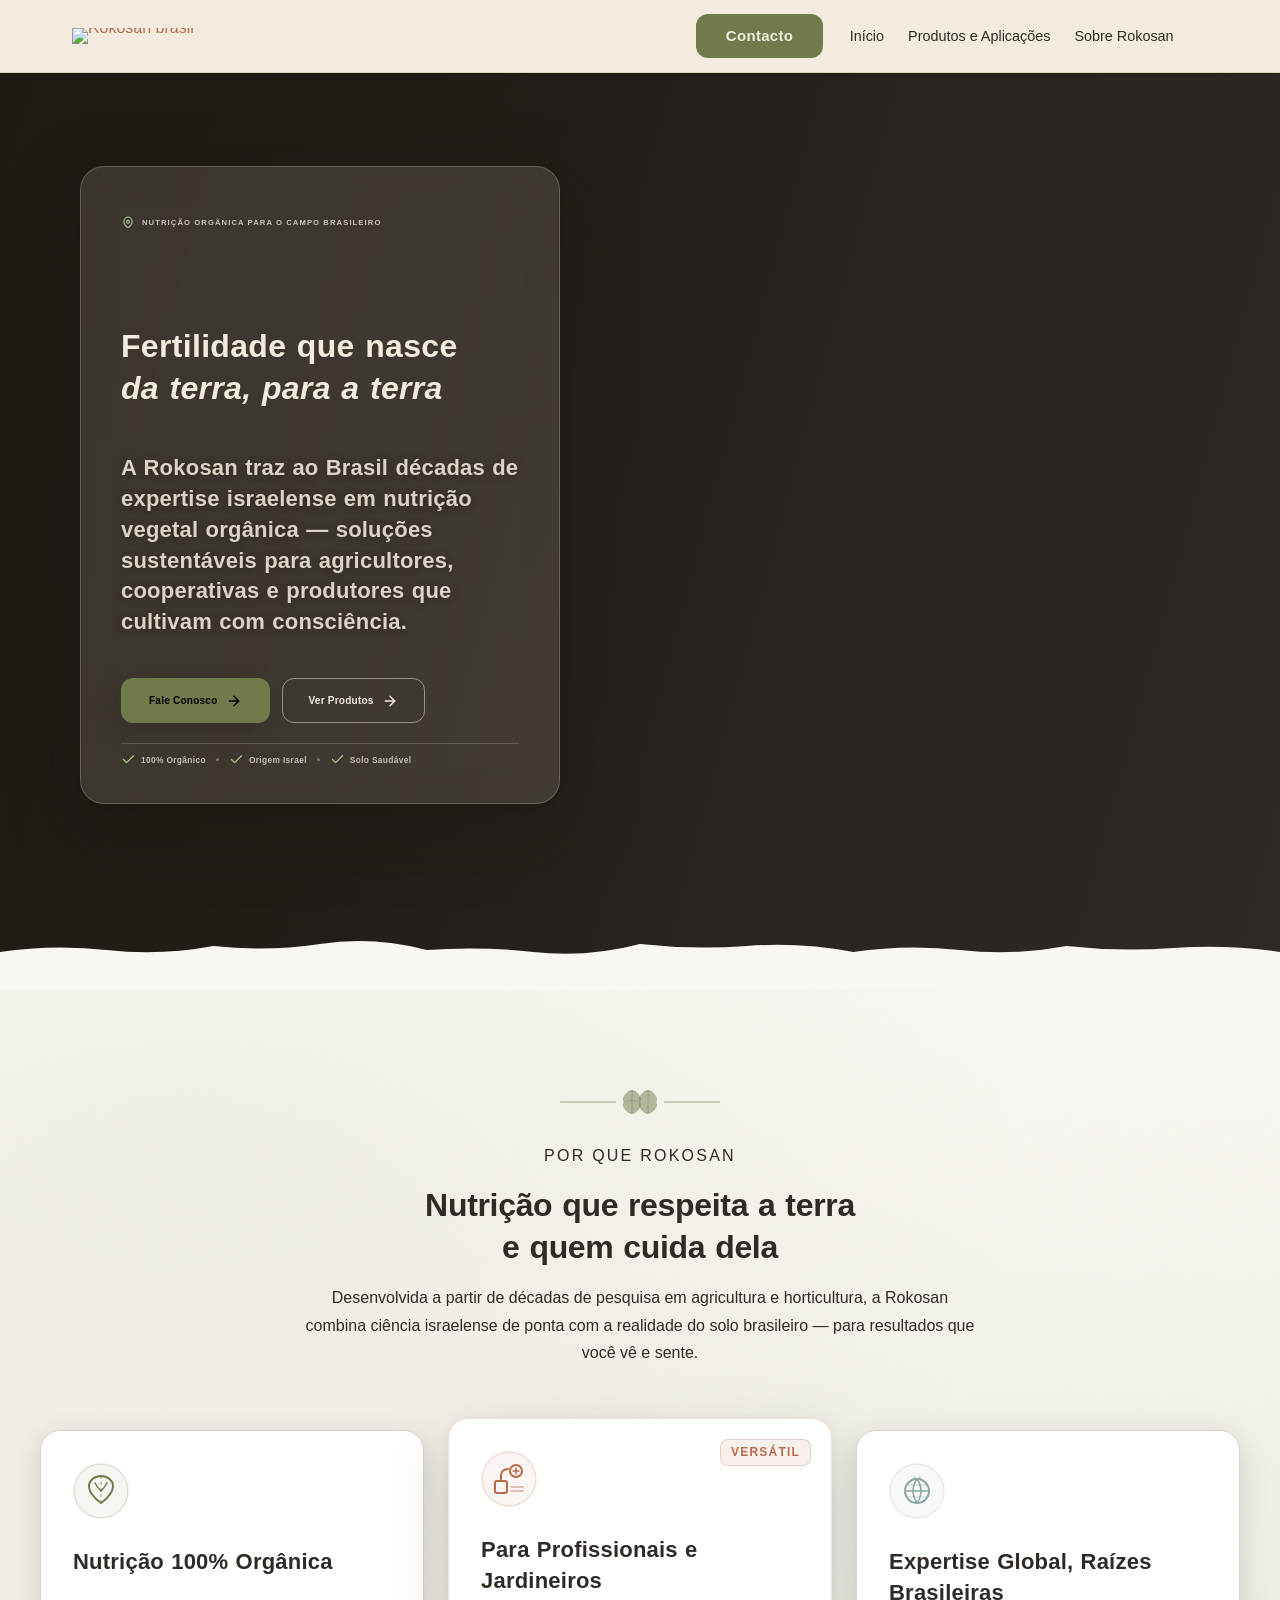
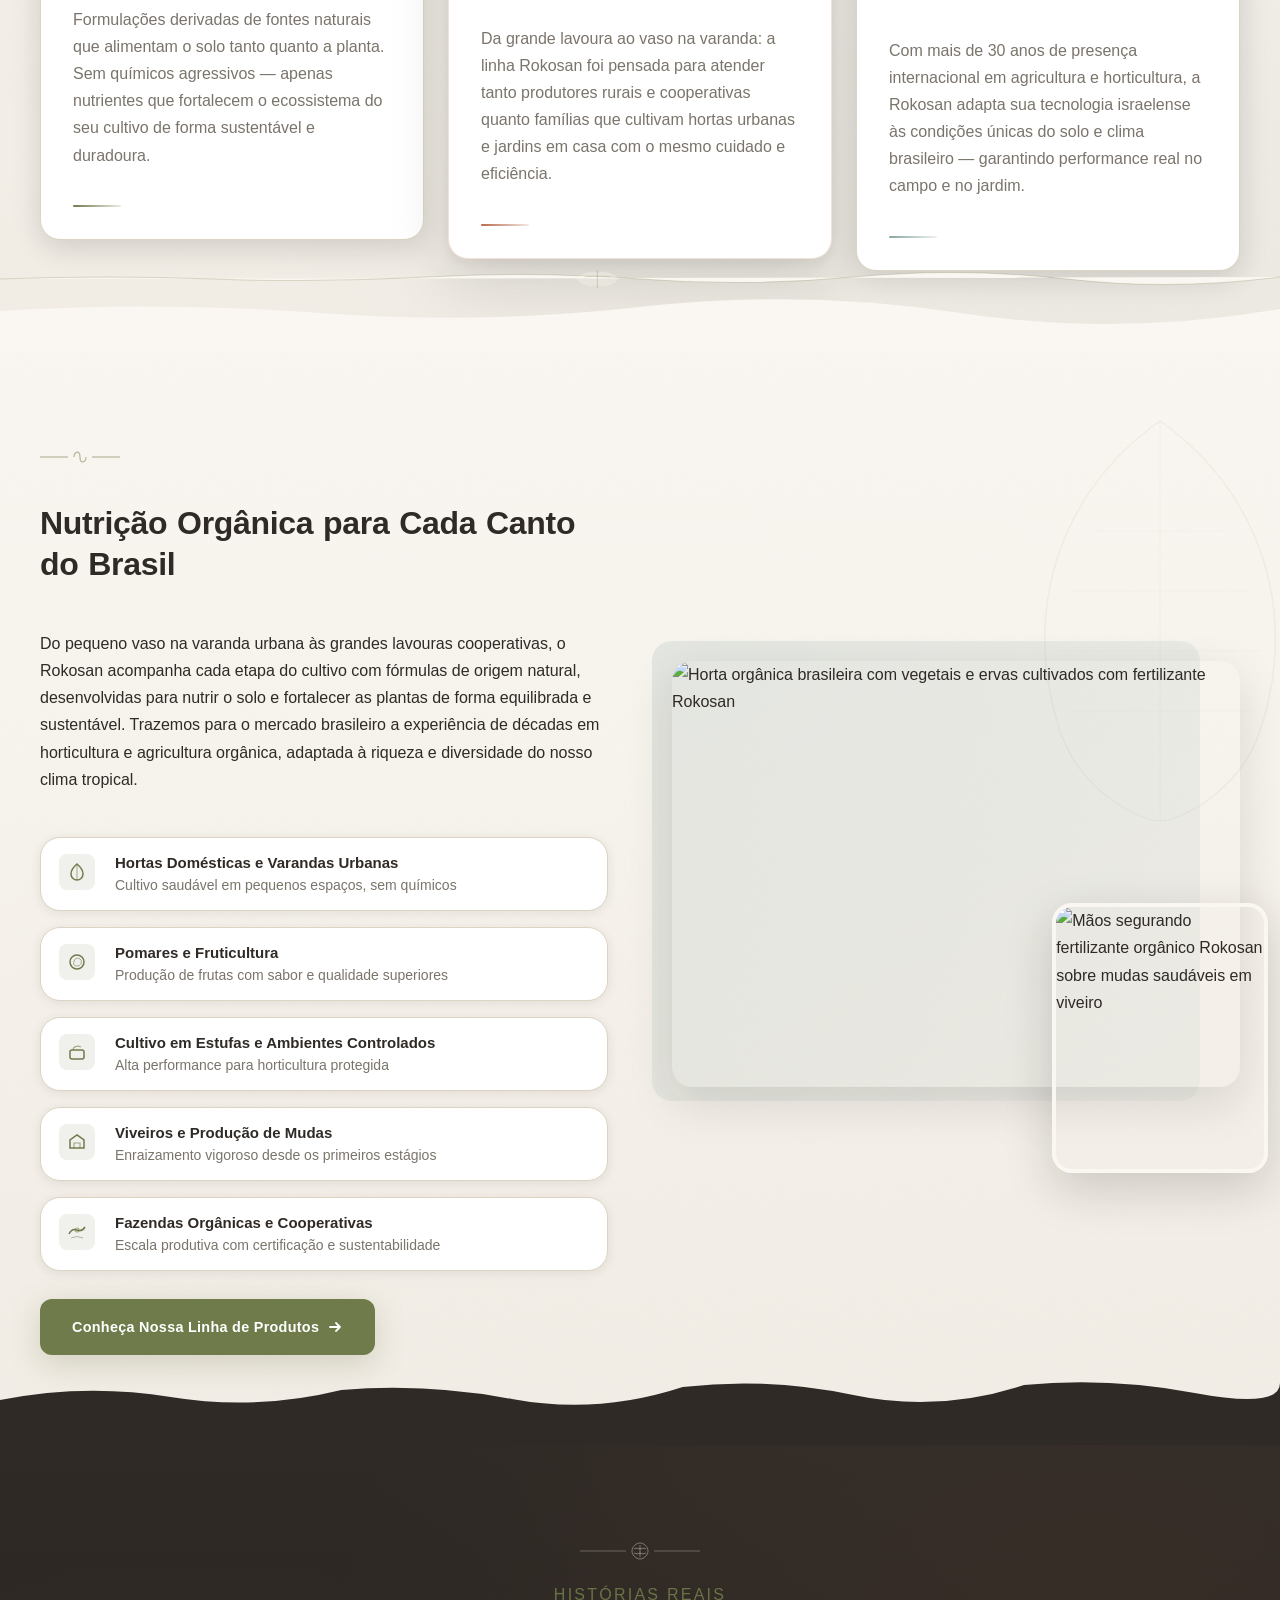
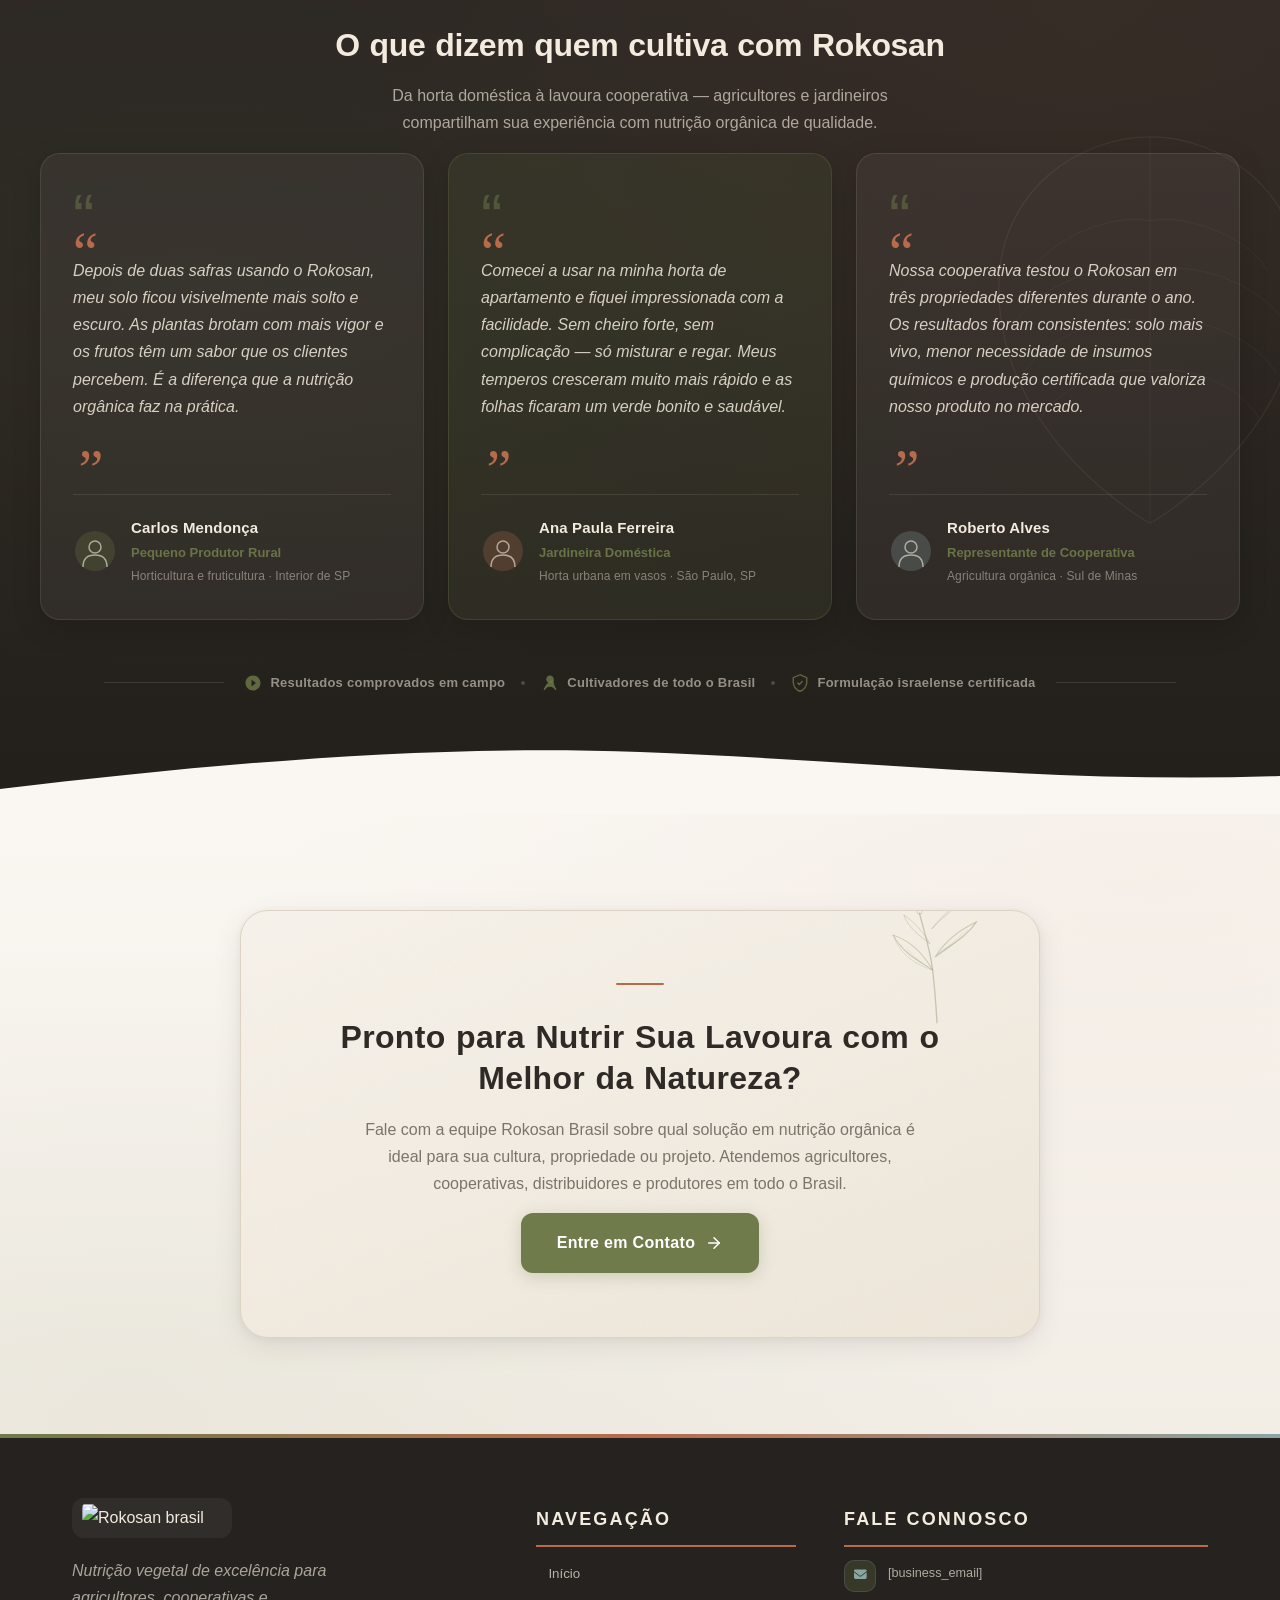
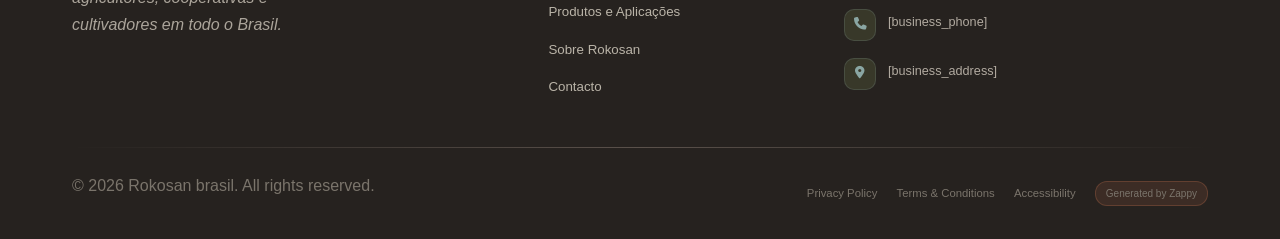
==== commit 6f2821af: "Incremental sync: 1 page(s) — update_text" ====
--- a/public/index.html
+++ b/public/index.html
@@ -1 +1 @@
-<!doctype html><html lang="en"><head><meta charset="UTF-8"><meta content="width=device-width,initial-scale=1" name="viewport"><meta content="index, follow" name="robots"><title>Nutra Sua Colheita com Força — Rokosan brasil</title><meta content="Descubra soluções premium em agricultura e horticultura orgânica para o mercado brasileiro. Fertilizantes naturais que transformam solo e potencializam sua produção. Conheça agora!" name="description"><meta content="agricultura e horticultura, fertilizante orgânico, nutrição de plantas, agricultura sustentável, horticultura brasil" name="keywords"><link href="/assets/favicon.ico" rel="icon" type="image/x-icon"><link href="/assets/favicon-16x16.png" rel="icon" type="image/png" sizes="16x16"><link href="/assets/favicon-32x32.png" rel="icon" type="image/png" sizes="32x32"><link href="/assets/favicon-48x48.png" rel="icon" type="image/png" sizes="48x48"><link href="/assets/favicon-192x192.png" rel="icon" type="image/png" sizes="192x192"><link href="/assets/favicon-512x512.png" rel="icon" type="image/png" sizes="512x512"><link href="/assets/apple-touch-icon.png" rel="apple-touch-icon"><script>!function(){"use strict";var t="86fa6bbd-ab5a-4b56-bcc4-ef2aa1eb0e69",e="https://api.zappy5.com/api/analytics/track",a=18e5,n=2592e6,o=!0,i=!0,r=!0;var s=function(){var e="zappy_visitor_"+t,a=null;try{if(a=localStorage.getItem(e)){var o=JSON.parse(a),i=Date.now();if(i-o.created<n)return o.lastSeen=i,localStorage.setItem(e,JSON.stringify(o)),o.id}}catch(t){console.warn("Zappy Analytics: LocalStorage not available")}var r="zv_"+Date.now()+"_"+Math.random().toString(36).substr(2,9);try{localStorage.setItem(e,JSON.stringify({id:r,created:Date.now(),lastSeen:Date.now()}))}catch(t){}return r}(),c=function(){var e="zappy_session_"+t,n=null;try{if(n=sessionStorage.getItem(e)){var o=JSON.parse(n),i=Date.now();if(i-o.timestamp<a)return o.timestamp=i,sessionStorage.setItem(e,JSON.stringify(o)),o.id}}catch(t){console.warn("Zappy Analytics: SessionStorage not available")}var r="zs_"+Date.now()+"_"+Math.random().toString(36).substr(2,9);try{sessionStorage.setItem(e,JSON.stringify({id:r,timestamp:Date.now()}))}catch(t){}return r}();function l(a,n){n=n||{};var o={website_id:t,event_type:a,page_path:window.location.pathname,referrer:document.referrer||"direct",visitor_id:s,session_id:c,metadata:n};if(navigator.sendBeacon){var i=new Blob([JSON.stringify(o)],{type:"application/json"});navigator.sendBeacon(e,i)}else fetch(e,{method:"POST",headers:{"Content-Type":"application/json"},body:JSON.stringify(o),keepalive:!0}).catch(function(t){console.warn("Zappy Analytics: Failed to track event",t)})}o&&l("pageview",{title:document.title,url:window.location.href}),i&&document.addEventListener("click",function(t){var e=t.target;if("BUTTON"===e.tagName||e.closest("button")){var a="BUTTON"===e.tagName?e:e.closest("button");l("click",{element:"button",text:a.textContent.trim().substring(0,100),id:a.id||null,class:a.className||null})}else if("A"===e.tagName||e.closest("a")){var n="A"===e.tagName?e:e.closest("a");l("navigation",{element:"link",text:n.textContent.trim().substring(0,100),href:n.href,external:n.hostname!==window.location.hostname})}},!0),r&&document.addEventListener("submit",function(t){var e=t.target;l("form_submit",{form_id:e.id||null,form_name:e.name||null,form_action:e.action||null,form_method:e.method||"GET"})},!0);var d=Date.now();window.addEventListener("beforeunload",function(){l("page_unload",{time_on_page:Math.floor((Date.now()-d)/1e3),page_path:window.location.pathname})}),window.zappyAnalytics={track:l,getVisitorId:function(){return s},getSessionId:function(){return c}}}()</script><meta content="Nutra Sua Colheita com Força — Rokosan brasil" property="og:title"><meta content="Descubra soluções premium em agricultura e horticultura orgânica para o mercado brasileiro. Fertilizantes naturais que transformam solo e potencializam sua produção. Conheça agora!" property="og:description"><meta content="summary_large_image" name="twitter:card"><meta content="Nutra Sua Colheita com Força — Rokosan brasil" name="twitter:title"><meta content="Descubra soluções premium em agricultura e horticultura orgânica para o mercado brasileiro. Fertilizantes naturais que transformam solo e potencializam sua produção. Conheça agora!" name="twitter:description"><meta content="website" property="og:type"><meta content="en_US" property="og:locale"><link href="https://cdnjs.cloudflare.com/ajax/libs/font-awesome/6.4.0/css/all.min.css" rel="stylesheet"><style>.skip-link{position:absolute;left:-9999px;top:0;padding:12px 18px;background:var(--bg-dark,#1a1a1a);color:var(--text-light,#fff);font-weight:600;border-radius:0 0 8px 0;z-index:10000}.skip-link:focus{left:0;outline:2px solid var(--ring,#fff);outline-offset:2px}:focus-visible{outline:2px solid var(--ring,currentColor);outline-offset:3px}</style><link href="/assets/favicon.ico" rel="icon" type="image/x-icon"><link href="/assets/favicon-16x16.png" rel="icon" type="image/png" sizes="16x16"><link href="/assets/favicon-32x32.png" rel="icon" type="image/png" sizes="32x32"><link href="/assets/favicon-48x48.png" rel="icon" type="image/png" sizes="48x48"><link href="/assets/favicon-192x192.png" rel="icon" type="image/png" sizes="192x192"><link href="/assets/favicon-512x512.png" rel="icon" type="image/png" sizes="512x512"><link href="/assets/apple-touch-icon.png" rel="apple-touch-icon"><link href="https://cdn.jsdelivr.net/npm/vanilla-cookieconsent@3/dist/cookieconsent.css" rel="stylesheet"><script src="https://cdn.jsdelivr.net/npm/vanilla-cookieconsent@3/dist/cookieconsent.umd.js"></script><script src="https://cdn.jsdelivr.net/gh/mickidum/acc_toolbar/acctoolbar/acctoolbar.min.js"></script><link href="/styles.css" rel="stylesheet"><style id="zappy-dropdown-submenu-styles">#navMenu li:has(.sub-menu),.nav-menu li:has(.sub-menu),.navbar li:has(.sub-menu),nav li:has(.sub-menu){position:relative}#navMenu .sub-menu,.nav-menu .sub-menu,.navbar .sub-menu,nav .sub-menu{display:block!important;position:absolute!important;top:100%;left:0;min-width:220px;background:#fff;border-radius:8px;box-shadow:0 8px 25px rgba(0,0,0,.15);padding:8px 0;opacity:0;visibility:hidden;transform:translateY(10px);transition:all .3s ease;z-index:1000;list-style:none;pointer-events:none}#navMenu li:hover>.sub-menu,.nav-menu li:hover>.sub-menu,.navbar li:hover>.sub-menu,nav li:hover>.sub-menu{opacity:1!important;visibility:visible!important;transform:translateY(0)!important;pointer-events:auto!important}.sub-menu li{list-style:none;margin:0;padding:0}.sub-menu a{display:block!important;padding:10px 16px!important;color:var(--text-dark,#333)!important;font-weight:500;text-decoration:none;white-space:nowrap;transition:background-color .2s}.sub-menu .zappy-nav-child>a{padding-left:28px!important;font-size:.9em!important;opacity:.85!important}[dir=rtl] .sub-menu .zappy-nav-child>a,html[lang=ar] .sub-menu .zappy-nav-child>a,html[lang=he] .sub-menu .zappy-nav-child>a{padding-left:10px!important;padding-right:28px!important}.sub-menu .zappy-nav-parent>a{font-weight:600!important}.sub-menu a:hover{background-color:#f5f5f5}[dir=rtl] .nav-menu .sub-menu,[dir=rtl] .navbar .sub-menu,[dir=rtl] nav .sub-menu,html[lang=ar] .nav-menu .sub-menu,html[lang=ar] .navbar .sub-menu,html[lang=ar] nav .sub-menu,html[lang=he] .nav-menu .sub-menu,html[lang=he] .navbar .sub-menu,html[lang=he] nav .sub-menu{left:auto!important;right:0!important}.sub-menu:empty,.sub-menu:not(:has(li)):not(:has(> a)),.sub-menu:not(:has(li:not(.zappy-hidden-menu-item))):not(:has(> a)){display:none!important;opacity:0!important;visibility:hidden!important;pointer-events:none!important}li:has(.menu-group-title):hover>.sub-menu{opacity:1!important;visibility:visible!important;transform:translateY(0)!important;pointer-events:auto!important}#navMenu>li>.menu-group-title,.nav-menu>li>.menu-group-title{display:inline-block;padding:.5rem 1rem;cursor:default;user-select:none}@media (max-width:768px){#navMenu .sub-menu,.nav-menu .sub-menu,.navbar .sub-menu,nav .sub-menu{position:static!important;transform:none!important;box-shadow:none!important;background:0 0!important;max-height:0;overflow:hidden;opacity:0;visibility:hidden;transition:max-height .3s ease,opacity .3s ease;padding:0!important;border-radius:0!important}#navMenu .sub-menu.mobile-expanded,.nav-menu .sub-menu.mobile-expanded,.navbar .sub-menu.mobile-expanded{max-height:none!important;overflow-y:visible!important;opacity:1!important;visibility:visible!important;padding:8px 0 8px 16px!important}[dir=rtl] .sub-menu.mobile-expanded,html[lang=he] .sub-menu.mobile-expanded{padding:8px 16px 8px 0!important}#navMenu li:hover>.sub-menu,.nav-menu li:hover>.sub-menu,.navbar li:hover>.sub-menu,nav li:hover>.sub-menu{opacity:0;visibility:hidden;pointer-events:none}#navMenu li>.sub-menu.mobile-expanded,.nav-menu li>.sub-menu.mobile-expanded,.navbar li>.sub-menu.mobile-expanded,nav li>.sub-menu.mobile-expanded{opacity:1!important;visibility:visible!important;pointer-events:auto!important}#navMenu li:has(.sub-menu),.nav-menu li:has(.sub-menu),.navbar li:has(.sub-menu),nav li:has(.sub-menu){display:flex!important;flex-wrap:wrap!important;align-items:center!important;position:relative!important;min-height:44px!important}#navMenu li:has(.sub-menu)>a,.nav-menu li:has(.sub-menu)>a,.navbar li:has(.sub-menu)>a,nav li:has(.sub-menu)>a{flex:1!important;min-width:0!important}#navMenu li:has(.sub-menu)>.menu-group-title,.nav-menu li:has(.sub-menu)>.menu-group-title,.navbar li:has(.sub-menu)>.menu-group-title,nav li:has(.sub-menu)>.menu-group-title{flex:1!important;min-width:0!important;padding:0!important;line-height:inherit!important}#navMenu li:has(.sub-menu)>.sub-menu,.nav-menu li:has(.sub-menu)>.sub-menu,.navbar li:has(.sub-menu)>.sub-menu,nav li:has(.sub-menu)>.sub-menu{flex-basis:100%!important;width:100%!important}#navMenu li:has(.sub-menu)>a [class*=arrow],#navMenu li:has(.sub-menu)>a [class*=chevron],.nav-menu li:has(.sub-menu)>a .fa-angle-down,.nav-menu li:has(.sub-menu)>a .fa-chevron-down,.nav-menu li:has(.sub-menu)>a [class*=arrow],.nav-menu li:has(.sub-menu)>a [class*=chevron],nav li:has(.sub-menu)>a [class*=arrow],nav li:has(.sub-menu)>a [class*=chevron]{display:none!important;visibility:hidden!important}.mobile-submenu-toggle{display:flex!important;align-items:center!important;justify-content:center!important;width:44px!important;height:auto!important;background:0 0!important;border:none!important;cursor:pointer!important;color:var(--text-dark)!important;position:static!important;flex-shrink:0!important;align-self:stretch!important;z-index:2!important;padding:0!important;margin:0!important}.mobile-submenu-toggle::after{content:''!important;width:0!important;height:0!important;border-left:6px solid transparent!important;border-right:6px solid transparent!important;border-top:7px solid currentColor!important;transition:transform .3s ease!important}.mobile-submenu-toggle.expanded::after{transform:rotate(180deg)!important}.sub-menu a{padding:10px 0!important;display:block!important;color:var(--text-dark)!important;white-space:normal!important}.sub-menu .zappy-nav-child>a{padding-left:28px!important;font-size:.9em!important;opacity:.85!important}[dir=rtl] .sub-menu .zappy-nav-child>a,html[lang=ar] .sub-menu .zappy-nav-child>a,html[lang=he] .sub-menu .zappy-nav-child>a{padding-left:0!important;padding-right:28px!important}.sub-menu .zappy-nav-parent>a{font-weight:600!important}#navMenu.active,.nav-menu.active{max-width:100vw!important;overflow-x:hidden!important;box-sizing:border-box!important}.navbar .sub-menu li a,.zappy-products-dropdown .sub-menu a,nav.navbar .sub-menu li a{color:var(--text-dark)!important}}@media (min-width:769px){.mobile-submenu-toggle{display:none!important}}</style><style id="zappy-widget-visibility">html[dir=rtl] .whatsapp-float{right:20px!important;left:auto!important}html:not([dir]) .whatsapp-float,html[dir=ltr] .whatsapp-float{left:20px!important;right:auto!important}html[dir=rtl] #mic-access-tool-general-button,html[dir=rtl] #mic-init-access-tool #mic-access-tool-general-button,html[dir=rtl] #mic-init-access-tool .mic-access-tool-general-button,html[dir=rtl] ._access-icon,html[dir=rtl] .mic-access-tool-general-button{left:20px!important;right:auto!important}html:not([dir]) #mic-access-tool-general-button,html:not([dir]) #mic-init-access-tool #mic-access-tool-general-button,html:not([dir]) #mic-init-access-tool .mic-access-tool-general-button,html:not([dir]) ._access-icon,html:not([dir]) .mic-access-tool-general-button,html[dir=ltr] #mic-access-tool-general-button,html[dir=ltr] #mic-init-access-tool #mic-access-tool-general-button,html[dir=ltr] #mic-init-access-tool .mic-access-tool-general-button,html[dir=ltr] ._access-icon,html[dir=ltr] .mic-access-tool-general-button{right:20px!important;left:auto!important}@media (max-width:768px){.whatsapp-float{display:flex!important}}@media (min-width:769px){.whatsapp-float{display:flex!important}}@media (max-width:768px){#mic-access-tool-general-button,#mic-init-access-tool #mic-access-tool-general-button,#mic-init-access-tool .mic-access-tool-general-button,._access-icon,.mic-access-tool-general-button{display:flex!important;visibility:visible!important;opacity:1!important;pointer-events:auto!important}#mic-access-tool-box.opened-mic-access-tool,#mic-init-access-tool #mic-access-tool-box.opened-mic-access-tool,.mic-access-tool-box.opened-mic-access-tool{visibility:visible!important;opacity:1!important;pointer-events:auto!important}}@media (min-width:769px){#mic-access-tool-general-button,#mic-init-access-tool #mic-access-tool-general-button,#mic-init-access-tool .mic-access-tool-general-button,._access-icon,.mic-access-tool-general-button{display:flex!important;visibility:visible!important;opacity:1!important;pointer-events:auto!important}#mic-access-tool-box.opened-mic-access-tool,#mic-init-access-tool #mic-access-tool-box.opened-mic-access-tool,.mic-access-tool-box.opened-mic-access-tool{visibility:visible!important;opacity:1!important;pointer-events:auto!important}}</style></head><body><a href="#main" class="skip-link">Skip to main content</a><nav class="navbar"><button aria-label="Menu" class="mobile-toggle" id="mobileToggle"><svg viewBox="0 0 24 24" height="24" width="24" fill="none" class="hamburger-icon"><path d="M3 12h18M3 6h18M3 18h18" stroke="currentColor" stroke-width="2" stroke-linecap="round"></path></svg> <svg viewBox="0 0 24 24" height="24" width="24" fill="none" class="close-icon" style="display:none"><path d="M18 6L6 18M6 6l12 12" stroke="currentColor" stroke-width="2" stroke-linecap="round"></path></svg></button> <button aria-label="Call" class="phone-header-btn" data-phone=""><svg viewBox="0 0 24 24" height="20" width="20" fill="currentColor"><path d="M22 16.92v3a2 2 0 0 1-2.18 2 19.79 19.79 0 0 1-8.63-3.07 19.5 19.5 0 0 1-6-6 19.79 19.79 0 0 1-3.07-8.67A2 2 0 0 1 4.11 2h3a2 2 0 0 1 2 1.72 12.84 12.84 0 0 0 .7 2.81 2 2 0 0 1-.45 2.11L8.09 9.91a16 16 0 0 0 6 6l1.27-1.27a2 2 0 0 1 2.11-.45 12.84 12.84 0 0 0 2.81.7A2 2 0 0 1 22 16.92z"></path></svg></button><div class="nav-container"><div class="nav-brand"><a href="/" class="logo-link"><img alt="Rokosan  brasil" src="/assets/site-in-cio-image-1.webp" class="logo"></a></div><ul class="nav-menu" id="navMenu"><li><a href="/">Início</a></li><li><a href="/products-applications">Produtos e Aplicações</a></li><li><a href="/about">Sobre Rokosan</a></li></ul><div class="nav-cta-container"><a href="/contact" class="nav-cta-btn">Contacto</a></div></div></nav><script>window.addEventListener("load",function(){const e=document.querySelector(".navbar, nav, header");if(!e)return void console.log("[Navbar] Navbar element not found");let t=document.getElementById("mobileToggle")||document.querySelector(".mobile-toggle")||document.querySelector(".hamburger")||document.querySelector(".hamburger-menu")||document.querySelector(".menu-toggle")||document.querySelector(".burger-menu")||document.querySelector('[aria-label="Menu"]')||document.querySelector('[aria-label="תפריט"]');const n=document.querySelector(".phone-header-btn"),o=window.getComputedStyle(e);let r=o.backgroundColor;if(console.log("[Navbar] Initial navbar background:",r),"transparent"===r||"rgba(0, 0, 0, 0)"===r||r.startsWith("rgba")&&r.includes(", 0)")){const e=o.backgroundImage;if(e&&"none"!==e)console.log("[Navbar] Navbar has background image/gradient, using dark text"),r="rgb(240, 240, 240)";else{const e=window.getComputedStyle(document.body).backgroundColor;console.log("[Navbar] Navbar transparent, using body background:",e),r=e}}const a=r.match(/\d+/g);if(a&&a.length>=3){const e=(.299*parseInt(a[0])+.587*parseInt(a[1])+.114*parseInt(a[2]))/255;console.log("[Navbar] Mobile button colors preserved from Claude CSS (luminance:",e.toFixed(2)+")");const o=document.createElement("style");o.id="zappy-mobile-nav-fix";document.documentElement.lang;document.documentElement.dir,o.textContent='\n        /* Hide mobile buttons on desktop, show only on mobile */\n        @media (min-width: 769px) {\n          .mobile-toggle,\n          .phone-header-btn {\n            display: none !important;\n          }\n        }\n        \n        /* Show and position mobile buttons correctly on mobile */\n        @media (max-width: 768px) {\n          .navbar,\n          nav.navbar {\n            min-height: 70px !important;\n          }\n\n          .mobile-toggle,\n          .phone-header-btn {\n            position: absolute !important;\n            top: 0 !important;\n            bottom: 0 !important;\n            margin-top: auto !important;\n            margin-bottom: auto !important;\n            transform: none !important;\n            z-index: 1001 !important;\n            display: flex !important;\n            align-items: center !important;\n            justify-content: center !important;\n            width: 36px !important;\n            height: 36px !important;\n            border-radius: 50% !important;\n            border: none !important;\n            cursor: pointer !important;\n            padding: 6px !important;\n            background: none !important;\n            color: var(--nav-text, var(--text-dark)) !important;\n            touch-action: manipulation !important;\n            -webkit-tap-highlight-color: transparent !important;\n          }\n\n          html[data-zappy-site-type="ecommerce"] .phone-header-btn,\n          body[data-zappy-site-type="ecommerce"] .phone-header-btn,\n          html[data-zappy-site-type="ecommerce"] header .phone-header-btn,\n          html[data-zappy-site-type="ecommerce"] nav .phone-header-btn {\n            display: none !important;\n            visibility: hidden !important;\n            width: 0 !important;\n            height: 0 !important;\n            min-width: 0 !important;\n            overflow: hidden !important;\n          }\n          \n          /* LTR positioning (default): hamburger LEFT, phone RIGHT */\n          html:not([dir="rtl"]):not([lang="he"]):not([lang="ar"]) .mobile-toggle,\n          html[dir="ltr"] .mobile-toggle {\n            left: 12px !important;\n            right: auto !important;\n          }\n          html:not([dir="rtl"]):not([lang="he"]):not([lang="ar"]) .phone-header-btn,\n          html[dir="ltr"] .phone-header-btn {\n            right: 12px !important;\n            left: auto !important;\n          }\n          \n          /* RTL positioning: hamburger RIGHT, phone LEFT */\n          html[dir="rtl"] .mobile-toggle,\n          html[lang="he"] .mobile-toggle,\n          html[lang="ar"] .mobile-toggle {\n            right: 12px !important;\n            left: auto !important;\n          }\n          html[dir="rtl"] .phone-header-btn,\n          html[lang="he"] .phone-header-btn,\n          html[lang="ar"] .phone-header-btn {\n            left: 12px !important;\n            right: auto !important;\n          }\n          \n          /* CRITICAL: Ensure nav-container has min-height on mobile */\n          /* All children are positioned absolutely/fixed on mobile, so height:auto collapses to 0 */\n          .nav-container {\n            min-height: 70px !important;\n            position: relative !important;\n          }\n          \n          /* Ensure SVG icons are properly sized and inherit color */\n          .mobile-toggle svg,\n          .phone-header-btn svg {\n            width: 24px !important;\n            height: 24px !important;\n            /* Don\'t force display - let JavaScript control hamburger/close toggle */\n          }\n          \n          /* Reset nav-cta-container on mobile - remove desktop box-shadow/padding */\n          /* that creates a visible ghost box when CTA button is hidden */\n          .nav-cta-container {\n            box-shadow: none !important;\n            padding: 0 !important;\n          }\n          \n          /* Hide nav-cta-container entirely on mobile when there\'s no lang-switcher */\n          /* (only the CTA button is inside, and it\'s hidden on mobile) */\n          .nav-cta-container:not(:has(.lang-switcher)) {\n            display: none !important;\n          }\n          \n          /* CRITICAL: Prevent hero image fade gradient from bleeding over headline text */\n          /* The .image-fade-gradient has bottom: -30px (extends below parent) */\n          /* On mobile stacked layout, this overlaps the h1 text below the image */\n          .hero-image-column {\n            overflow: hidden !important;\n          }\n          .image-fade-gradient {\n            bottom: 0 !important;\n          }\n          \n          /* Hide desktop language switcher on mobile - hamburger menu handles it */\n          /* High specificity to override stored CSS */\n          .lang-switcher,\n          .nav-cta-container .lang-switcher,\n          .nav-container .lang-switcher,\n          .navbar .lang-switcher,\n          .navbar .nav-cta-container .lang-switcher {\n            display: none !important;\n          }\n        }\n      ';const r=document.getElementById("zappy-mobile-nav-fix");r&&r.remove(),document.head.appendChild(o),console.log("[Navbar] Critical CSS injected for mobile nav positioning");const i=window.innerWidth<=768;if(t){const e=t.querySelector(".hamburger-icon"),n=t.querySelector(".close-icon");e&&(e.style.setProperty("width","24px","important"),e.style.setProperty("height","24px","important"),e.style.setProperty("display","block","important")),n&&(n.style.setProperty("width","24px","important"),n.style.setProperty("height","24px","important"),n.style.setProperty("display","none","important")),i?(t.style.setProperty("position","absolute","important"),t.style.setProperty("top","0","important"),t.style.setProperty("bottom","0","important"),t.style.setProperty("margin-top","auto","important"),t.style.setProperty("margin-bottom","auto","important"),t.style.setProperty("transform","none","important"),t.style.setProperty("z-index","1001","important"),t.style.removeProperty("left"),t.style.removeProperty("right"),console.log("[Navbar] Mobile toggle positioning applied (mobile viewport)")):(t.style.removeProperty("position"),t.style.removeProperty("top"),t.style.removeProperty("transform"),t.style.removeProperty("z-index"),t.style.removeProperty("left"),t.style.removeProperty("right"),console.log("[Navbar] Desktop viewport - cleared mobile toggle inline positioning"))}if(n){const e=n.querySelector("svg");e&&(e.style.width="24px",e.style.height="24px",e.setAttribute("width","24"),e.setAttribute("height","24")),i?(n.style.setProperty("position","absolute","important"),n.style.setProperty("top","0","important"),n.style.setProperty("bottom","0","important"),n.style.setProperty("margin-top","auto","important"),n.style.setProperty("margin-bottom","auto","important"),n.style.setProperty("transform","none","important"),n.style.setProperty("z-index","1001","important"),n.style.removeProperty("left"),n.style.removeProperty("right"),console.log("[Navbar] Phone button positioning applied (mobile viewport)")):(n.style.removeProperty("position"),n.style.removeProperty("top"),n.style.removeProperty("transform"),n.style.removeProperty("z-index"),n.style.removeProperty("left"),n.style.removeProperty("right"),console.log("[Navbar] Desktop viewport - cleared phone button inline positioning"))}}else console.log("[Navbar] Could not parse background color:",r);t=document.getElementById("mobileToggle")||document.querySelector(".mobile-toggle")||document.querySelector(".hamburger")||document.querySelector(".hamburger-menu")||document.querySelector(".menu-toggle")||document.querySelector(".burger-menu")||document.querySelector('[aria-label="Menu"]')||document.querySelector('[aria-label="תפריט"]');const i=document.getElementById("navMenu")||document.querySelector(".nav-menu")||document.querySelector(".nav-links")||document.querySelector("nav ul:not(.submenu)");if(!t||!i)return void console.log("[Navbar] Mobile toggle or menu not found:",{toggle:!!t,menu:!!i});i.id||(i.id="navMenu"),console.log("[Navbar] Initializing mobile menu...");const l=t.cloneNode(!0);t.parentNode.replaceChild(l,t);var s=0;function p(e){var t=Date.now();t-s<300||(s=t,function(e){e.preventDefault(),e.stopPropagation();const t=l.querySelector(".hamburger-icon"),n=l.querySelector(".close-icon");i.classList.contains("active")?(i.classList.remove("active"),t&&t.style.setProperty("display","block","important"),n&&n.style.setProperty("display","none","important"),document.body.style.overflow="",console.log("[Navbar] Menu closed")):(i.classList.add("active"),t&&t.style.setProperty("display","none","important"),n&&n.style.setProperty("display","block","important"),document.body.style.overflow="hidden",console.log("[Navbar] Menu opened"))}(e))}l.addEventListener("click",p),l.addEventListener("touchend",p),i.querySelectorAll("a").forEach(function(e){e.addEventListener("click",function(){if("#"===this.getAttribute("href"))return;const e=l.querySelector(".hamburger-icon"),t=l.querySelector(".close-icon");i.classList.remove("active"),e&&e.style.setProperty("display","block","important"),t&&t.style.setProperty("display","none","important"),document.body.style.overflow="",console.log("[Navbar] Menu closed (link clicked)")})});var m=i.querySelectorAll(".dropdown-toggle");m.forEach(function(e){e.addEventListener("click",function(e){e.preventDefault(),e.stopPropagation();var t=this.closest(".nav-dropdown");t&&(t.parentNode.querySelectorAll(".nav-dropdown.open").forEach(function(e){e!==t&&e.classList.remove("open")}),t.classList.toggle("open"),console.log("[Navbar] Dropdown toggled:",t.classList.contains("open")?"open":"closed"))})}),document.addEventListener("click",function(e){e.target.closest(".nav-dropdown")||document.querySelectorAll(".nav-dropdown.open").forEach(function(e){e.classList.remove("open")})}),console.log("[Navbar] Dropdown handlers initialized for "+m.length+" dropdowns"),n&&n.addEventListener("click",function(){const e=document.querySelectorAll('a[href^="tel:"]'),t=e.length>0?e[0].getAttribute("href").replace("tel:",""):"[business_phone]";window.location.href="tel:"+t,console.log("[Navbar] Phone button clicked")}),console.log("[Navbar] Mobile menu initialized successfully")})</script><main id="main"><section class="in-cio-hero-section" data-band-index="0" data-layout-spec="Início-hero" data-hero-type="fullscreen-scrim"><div class="in-cio-hero-bg"><img alt="Agricultor brasileiro aplicando adubo orgânico Rokosan em cultivo de hortaliças ao amanhecer" src="/assets/site-in-cio-hero-image-1.webp" data-context="Cinematic wide-angle photograph of a Brazilian farmer at sunrise, hands gently applying organic granular fertilizer around lush green herb and vegetable crops in a field. Warm golden morning light, slightly desaturated natural tones, rich soil visible, healthy green plants, peaceful agricultural landscape in background. Photographic style: editorial, calm, human-scale agriculture in Brazil." data-placeholder="in-cio-hero-image-1" height="900" loading="eager" width="1400" data-hero-bg="true" fetchpriority="high"></div><div class="in-cio-hero-scrim" aria-hidden="true"></div><div class="in-cio-hero-container"><article class="in-cio-hero-card"><span class="in-cio-hero-eyebrow"><svg viewBox="0 0 24 24" height="14" width="14" fill="none" data-element-type="icon" data-icon-type="svg" aria-hidden="true" stroke="currentColor" stroke-linecap="round" stroke-linejoin="round" stroke-width="2.2"><path d="M12 2C8.5 2 5 5 5 10c0 4 4 8 7 10 3-2 7-6 7-10 0-5-3.5-8-7-8z"></path><circle cx="12" cy="10" r="2.5"></circle></svg> Nutrição Orgânica para o Campo Brasileiro</span><h1 class="in-cio-hero-h1">Fertilidade que nasce<br><em>da terra, para a terra</em></h1><h3 class="in-cio-hero-subtitle">A Rokosan traz ao Brasil décadas de expertise israelense em nutrição vegetal orgânica — soluções sustentáveis para agricultores, cooperativas e produtores que cultivam com consciência.</h3><div class="in-cio-hero-ctas"><a href="/contato" class="in-cio-btn-primary"><span>Fale Conosco</span> <svg viewBox="0 0 24 24" height="16" width="16" fill="none" data-element-type="icon" data-icon-type="svg" aria-hidden="true" stroke="currentColor" stroke-linecap="round" stroke-linejoin="round" stroke-width="2.2"><line x1="5" x2="19" y1="12" y2="12"></line><polyline points="12 5 19 12 12 19"></polyline></svg> </a><a href="/produtos" class="in-cio-btn-secondary"><span>Ver Produtos</span> <svg viewBox="0 0 24 24" height="16" width="16" fill="none" data-element-type="icon" data-icon-type="svg" aria-hidden="true" stroke="currentColor" stroke-linecap="round" stroke-linejoin="round" stroke-width="2.2"><line x1="5" x2="19" y1="12" y2="12"></line><polyline points="12 5 19 12 12 19"></polyline></svg></a></div><div class="in-cio-hero-trust"><div class="in-cio-trust-item"><svg viewBox="0 0 24 24" height="15" width="15" fill="none" data-element-type="icon" data-icon-type="svg" aria-hidden="true" stroke="currentColor" stroke-linecap="round" stroke-linejoin="round" stroke-width="2"><polyline points="20 6 9 17 4 12"></polyline></svg> <span>100% Orgânico</span></div><div class="in-cio-trust-sep" aria-hidden="true"></div><div class="in-cio-trust-item"><svg viewBox="0 0 24 24" height="15" width="15" fill="none" data-element-type="icon" data-icon-type="svg" aria-hidden="true" stroke="currentColor" stroke-linecap="round" stroke-linejoin="round" stroke-width="2"><polyline points="20 6 9 17 4 12"></polyline></svg> <span>Origem Israel</span></div><div class="in-cio-trust-sep" aria-hidden="true"></div><div class="in-cio-trust-item"><svg viewBox="0 0 24 24" height="15" width="15" fill="none" data-element-type="icon" data-icon-type="svg" aria-hidden="true" stroke="currentColor" stroke-linecap="round" stroke-linejoin="round" stroke-width="2"><polyline points="20 6 9 17 4 12"></polyline></svg> <span>Solo Saudável</span></div></div></article></div><div class="in-cio-hero-divider-wrapper"><svg viewBox="0 0 1440 90" data-no-icon-edit="true" aria-hidden="true" xmlns="http://www.w3.org/2000/svg" preserveAspectRatio="none"><path d="M0,90 L0,52 Q60,44 120,50 T240,46 Q300,52 360,44 T480,50 Q540,46 600,52 T720,44 Q780,50 840,46 T960,52 Q1020,44 1080,50 T1200,46 Q1260,52 1320,48 T1440,52 L1440,90 Z" fill="#FAF7F2"></path></svg></div></section><section class="in-cio-benefits-section" data-band-index="1" data-layout-spec="Início-benefits"><div class="in-cio-benefits-texture" aria-hidden="true"></div><div class="in-cio-benefits-container"><div class="in-cio-benefits-intro"><div class="in-cio-leaf-ornament" aria-hidden="true"><svg viewBox="0 0 160 32" fill="none" xmlns="http://www.w3.org/2000/svg" aria-hidden="true" data-no-icon-edit="true"><line x1="0" x2="56" y1="16" y2="16" stroke="#6F7B4A" stroke-width="1.5" stroke-opacity="0.45"></line><path d="M72 4 C76 4 84 12 80 16 C84 20 76 28 72 28 C68 28 60 20 64 16 C60 12 68 4 72 4Z" fill="#6F7B4A" fill-opacity="0.5"></path><path d="M72 4 L72 28" stroke="#6F7B4A" stroke-width="1" stroke-opacity="0.4"></path><path d="M64 16 C68 14 76 14 80 16" stroke="#6F7B4A" stroke-width="0.8" stroke-opacity="0.35"></path><path d="M88 4 C92 4 100 12 96 16 C100 20 92 28 88 28 C84 28 76 20 80 16 C76 12 84 4 88 4Z" fill="#6F7B4A" fill-opacity="0.5"></path><path d="M88 4 L88 28" stroke="#6F7B4A" stroke-width="1" stroke-opacity="0.4"></path><line x1="104" x2="160" y1="16" y2="16" stroke="#6F7B4A" stroke-width="1.5" stroke-opacity="0.45"></line></svg></div><p class="in-cio-benefits-eyebrow">Por que Rokosan</p><h2 class="in-cio-benefits-title">Nutrição que respeita a terra<br>e quem cuida dela</h2><p class="in-cio-benefits-subtitle">Desenvolvida a partir de décadas de pesquisa em agricultura e horticultura, a Rokosan combina ciência israelense de ponta com a realidade do solo brasileiro — para resultados que você vê e sente.</p></div><div class="in-cio-benefits-grid"><article class="in-cio-benefit-card"><div class="in-cio-card-icon-wrap"><svg viewBox="0 0 56 56" height="56" width="56" fill="none" data-element-type="icon" data-icon-type="svg" xmlns="http://www.w3.org/2000/svg" aria-hidden="true"><circle cx="28" cy="28" r="27" fill="#6F7B4A" stroke="#6F7B4A" stroke-width="1.5" fill-opacity="0.07" stroke-opacity="0.2"></circle><path d="M28 40 C28 40 16 32 16 23 C16 17.48 21.37 13 28 13 C34.63 13 40 17.48 40 23 C40 32 28 40 28 40Z" stroke="#6F7B4A" stroke-width="2" fill="none" stroke-linecap="round" stroke-linejoin="round"></path><path d="M28 13 L28 40" stroke="#6F7B4A" stroke-width="1.5" stroke-opacity="0.5" stroke-dasharray="3 3"></path><path d="M22 20 C24 24 26 26 28 28" stroke="#6F7B4A" stroke-width="1.5" stroke-linecap="round"></path><path d="M34 20 C32 24 30 26 28 28" stroke="#6F7B4A" stroke-width="1.5" stroke-linecap="round"></path></svg></div><div class="in-cio-card-body"><h3 class="in-cio-card-title">Nutrição 100% Orgânica</h3><p class="in-cio-card-text">Formulações derivadas de fontes naturais que alimentam o solo tanto quanto a planta. Sem químicos agressivos — apenas nutrientes que fortalecem o ecossistema do seu cultivo de forma sustentável e duradoura.</p></div><div class="in-cio-card-accent-line"></div></article><article class="in-cio-benefit-card in-cio-benefit-card--featured"><div class="in-cio-card-featured-badge">Versátil</div><div class="in-cio-card-icon-wrap"><svg viewBox="0 0 56 56" height="56" width="56" fill="none" data-element-type="icon" data-icon-type="svg" xmlns="http://www.w3.org/2000/svg" aria-hidden="true"><circle cx="28" cy="28" r="27" fill="#B86B4B" stroke="#B86B4B" stroke-width="1.5" fill-opacity="0.07" stroke-opacity="0.2"></circle><rect fill="none" height="12" rx="2" stroke="#B86B4B" stroke-width="2" width="12" x="14" y="30"></rect><path d="M20 30 L20 24 C20 20.69 23.13 18 27 18" stroke="#B86B4B" stroke-width="2" stroke-linecap="round"></path><circle cx="35" cy="20" r="6" fill="none" stroke="#B86B4B" stroke-width="2"></circle><path d="M35 17 L35 23 M32 20 L38 20" stroke="#B86B4B" stroke-width="1.5" stroke-linecap="round"></path><path d="M30 36 L42 36 M30 40 L42 40" stroke="#B86B4B" stroke-width="1.5" stroke-linecap="round" stroke-opacity="0.5"></path></svg></div><div class="in-cio-card-body"><h3 class="in-cio-card-title">Para Profissionais e Jardineiros</h3><p class="in-cio-card-text">Da grande lavoura ao vaso na varanda: a linha Rokosan foi pensada para atender tanto produtores rurais e cooperativas quanto famílias que cultivam hortas urbanas e jardins em casa com o mesmo cuidado e eficiência.</p></div><div class="in-cio-card-accent-line in-cio-card-accent-line--terracotta"></div></article><article class="in-cio-benefit-card"><div class="in-cio-card-icon-wrap"><svg viewBox="0 0 56 56" height="56" width="56" fill="none" data-element-type="icon" data-icon-type="svg" xmlns="http://www.w3.org/2000/svg" aria-hidden="true"><circle cx="28" cy="28" r="27" fill="#8AA6A3" stroke="#8AA6A3" stroke-width="1.5" fill-opacity="0.07" stroke-opacity="0.2"></circle><circle cx="28" cy="28" r="12" fill="none" stroke="#8AA6A3" stroke-width="2"></circle><path d="M28 16 C28 16 24 22 24 28 C24 34 28 40 28 40" stroke="#8AA6A3" stroke-width="1.5"></path><path d="M28 16 C28 16 32 22 32 28 C32 34 28 40 28 40" stroke="#8AA6A3" stroke-width="1.5"></path><path d="M16 28 L40 28" stroke="#8AA6A3" stroke-width="1.5"></path><path d="M17 22 L39 22 M17 34 L39 34" stroke="#8AA6A3" stroke-width="1" stroke-opacity="0.5"></path><path d="M26 14 L22 18 M30 14 L34 18" stroke="#8AA6A3" stroke-width="1.5" stroke-linecap="round" stroke-opacity="0.6"></path></svg></div><div class="in-cio-card-body"><h3 class="in-cio-card-title">Expertise Global, Raízes Brasileiras</h3><p class="in-cio-card-text">Com mais de 30 anos de presença internacional em agricultura e horticultura, a Rokosan adapta sua tecnologia israelense às condições únicas do solo e clima brasileiro — garantindo performance real no campo e no jardim.</p></div><div class="in-cio-card-accent-line in-cio-card-accent-line--blue"></div></article></div></div><div class="in-cio-benefits-divider-wrapper" aria-hidden="true"><div class="in-cio-benefits-botanical-rule"><svg viewBox="0 0 1200 24" fill="none" xmlns="http://www.w3.org/2000/svg" aria-hidden="true" data-no-icon-edit="true" preserveAspectRatio="none"><path d="M0 12 Q100 8 200 12 T400 10 T600 12 T800 10 T1000 12 T1200 10" stroke="#6F7B4A" stroke-width="1" fill="#FAF7F2" stroke-opacity="0.25"></path><path d="M540 12 C545 6 555 3 560 6 C565 3 575 6 580 12 C575 18 565 21 560 18 C555 21 545 18 540 12Z" fill="#FAF7F2" fill-opacity="0.3"></path><path d="M560 3 L560 21" stroke="#6F7B4A" stroke-width="0.8" stroke-opacity="0.3"></path><path d="M548 10 C552 9 568 9 572 10" stroke="#6F7B4A" stroke-width="0.8" stroke-opacity="0.25"></path></svg></div><svg viewBox="0 0 1200 60" data-no-icon-edit="true" aria-hidden="true" xmlns="http://www.w3.org/2000/svg" preserveAspectRatio="none"><path d="M0,60 L0,20 Q150,10 300,22 T600,16 T900,22 T1200,18 L1200,60 Z" fill="#FAF7F2"></path></svg></div></section><section class="in-cio-showcase-section" data-band-index="2" data-layout-spec="Início-showcase"><svg viewBox="0 0 320 420" fill="none" xmlns="http://www.w3.org/2000/svg" aria-hidden="true" data-no-icon-edit="true" class="in-cio-showcase-leaf-bg"><path d="M160 10 C60 80, 20 200, 60 320 C80 380, 140 410, 160 410 C180 410, 240 380, 260 320 C300 200, 260 80, 160 10 Z" stroke="#6F7B4A" stroke-width="1.5" fill="none" opacity="0.07"></path><line x1="160" x2="160" y1="10" y2="410" stroke="#6F7B4A" stroke-width="1" opacity="0.05"></line><line x1="90" x2="230" y1="120" y2="120" stroke="#6F7B4A" stroke-width="0.8" opacity="0.04"></line><line x1="70" x2="250" y1="180" y2="180" stroke="#6F7B4A" stroke-width="0.8" opacity="0.04"></line><line x1="60" x2="260" y1="240" y2="240" stroke="#6F7B4A" stroke-width="0.8" opacity="0.04"></line><line x1="70" x2="250" y1="300" y2="300" stroke="#6F7B4A" stroke-width="0.8" opacity="0.04"></line></svg><div class="in-cio-showcase-container"><div class="in-cio-showcase-content"><div class="in-cio-showcase-ornament" aria-hidden="true"><svg viewBox="0 0 80 20" height="20" width="80" fill="none" xmlns="http://www.w3.org/2000/svg" aria-hidden="true" data-no-icon-edit="true"><line x1="0" x2="28" y1="10" y2="10" stroke="#6F7B4A" stroke-width="1.2" opacity="0.5"></line><path d="M34 10 C34 5, 40 2, 40 10 C40 18, 46 15, 46 10" stroke="#6F7B4A" stroke-width="1.2" fill="none" opacity="0.5"></path><line x1="52" x2="80" y1="10" y2="10" stroke="#6F7B4A" stroke-width="1.2" opacity="0.5"></line></svg></div><h2 class="in-cio-showcase-heading">Nutrição Orgânica para Cada Canto do Brasil</h2><p class="in-cio-showcase-text">Do pequeno vaso na varanda urbana às grandes lavouras cooperativas, o Rokosan acompanha cada etapa do cultivo com fórmulas de origem natural, desenvolvidas para nutrir o solo e fortalecer as plantas de forma equilibrada e sustentável. Trazemos para o mercado brasileiro a experiência de décadas em horticultura e agricultura orgânica, adaptada à riqueza e diversidade do nosso clima tropical.</p><ul class="in-cio-showcase-list"><li class="in-cio-showcase-list-item"><span class="in-cio-showcase-list-icon" aria-hidden="true"><svg viewBox="0 0 20 20" height="20" width="20" fill="none" data-element-type="icon" data-icon-type="svg" xmlns="http://www.w3.org/2000/svg"><path d="M10 2 C10 2, 4 7, 4 12 C4 15.3 6.7 18 10 18 C13.3 18 16 15.3 16 12 C16 7 10 2 10 2Z" stroke="currentColor" stroke-width="1.5" fill="none"></path><line x1="10" x2="10" y1="2" y2="18" stroke="currentColor" stroke-width="1" opacity="0.6"></line></svg></span><div class="in-cio-showcase-list-text"><strong>Hortas Domésticas e Varandas Urbanas</strong> <span>Cultivo saudável em pequenos espaços, sem químicos</span></div></li><li class="in-cio-showcase-list-item"><span class="in-cio-showcase-list-icon" aria-hidden="true"><svg viewBox="0 0 20 20" height="20" width="20" fill="none" data-element-type="icon" data-icon-type="svg" xmlns="http://www.w3.org/2000/svg"><circle cx="10" cy="10" r="7" fill="none" stroke="currentColor" stroke-width="1.5"></circle><path d="M7 10 C7 7, 10 5, 13 7 C16 9, 14 14, 10 14 C7 14, 6 12, 7 10Z" stroke="currentColor" stroke-width="1" fill="none" opacity="0.6"></path></svg></span><div class="in-cio-showcase-list-text"><strong>Pomares e Fruticultura</strong> <span>Produção de frutas com sabor e qualidade superiores</span></div></li><li class="in-cio-showcase-list-item"><span class="in-cio-showcase-list-icon" aria-hidden="true"><svg viewBox="0 0 20 20" height="20" width="20" fill="none" data-element-type="icon" data-icon-type="svg" xmlns="http://www.w3.org/2000/svg"><rect fill="none" height="9" rx="2" stroke="currentColor" stroke-width="1.5" width="14" x="3" y="8"></rect><path d="M6 8 C6 5, 10 3, 14 5" stroke="currentColor" stroke-width="1.2" fill="none" opacity="0.6"></path></svg></span><div class="in-cio-showcase-list-text"><strong>Cultivo em Estufas e Ambientes Controlados</strong> <span>Alta performance para horticultura protegida</span></div></li><li class="in-cio-showcase-list-item"><span class="in-cio-showcase-list-icon" aria-hidden="true"><svg viewBox="0 0 20 20" height="20" width="20" fill="none" data-element-type="icon" data-icon-type="svg" xmlns="http://www.w3.org/2000/svg"><path d="M3 16 L3 8 L10 3 L17 8 L17 16 Z" stroke="currentColor" stroke-width="1.5" fill="none"></path><path d="M7 16 L7 11 L13 11 L13 16" stroke="currentColor" stroke-width="1.2" fill="none" opacity="0.6"></path></svg></span><div class="in-cio-showcase-list-text"><strong>Viveiros e Produção de Mudas</strong> <span>Enraizamento vigoroso desde os primeiros estágios</span></div></li><li class="in-cio-showcase-list-item"><span class="in-cio-showcase-list-icon" aria-hidden="true"><svg viewBox="0 0 20 20" height="20" width="20" fill="none" data-element-type="icon" data-icon-type="svg" xmlns="http://www.w3.org/2000/svg"><path d="M2 12 Q5 6, 10 8 Q15 10, 18 5" stroke="currentColor" stroke-width="1.5" fill="none"></path><circle cx="10" cy="8" r="2" fill="none" stroke="currentColor" stroke-width="1.2" opacity="0.6"></circle><path d="M4 16 Q10 13, 16 16" stroke="currentColor" stroke-width="1" fill="none" opacity="0.5"></path></svg></span><div class="in-cio-showcase-list-text"><strong>Fazendas Orgânicas e Cooperativas</strong> <span>Escala produtiva com certificação e sustentabilidade</span></div></li></ul><a href="/produtos" class="in-cio-showcase-cta">Conheça Nossa Linha de Produtos <svg viewBox="0 0 16 16" height="16" width="16" fill="none" data-element-type="icon" data-icon-type="svg" xmlns="http://www.w3.org/2000/svg"><path d="M3 8 L13 8 M9 4 L13 8 L9 12" stroke="currentColor" stroke-width="1.8" stroke-linecap="round" stroke-linejoin="round"></path></svg></a></div><div class="in-cio-showcase-imagery"><div class="in-cio-showcase-imagery-inner"><div class="in-cio-showcase-img-wash" aria-hidden="true"></div><figure class="in-cio-showcase-img-main"><img alt="Horta orgânica brasileira com vegetais e ervas cultivados com fertilizante Rokosan" src="/assets/site-in-cio-showcase-image-1.webp" data-context="Muted documentary-style photography of a lush organic vegetable garden in Brazil — rows of leafy greens, tomatoes, and herbs growing in rich dark soil under warm natural light. A farmer in the background tends the plants. Colors are warm and earthy with a slightly desaturated, editorial quality. Wide landscape composition." data-placeholder="in-cio-showcase-image-1" height="420" loading="lazy" width="560" decoding="async"></figure><figure class="in-cio-showcase-img-secondary"><img alt="Mãos segurando fertilizante orgânico Rokosan sobre mudas saudáveis em viveiro" src="/assets/site-in-cio-showcase-image-2.webp" data-context="Close-up documentary photography of hands gently holding dark organic fertilizer granules above healthy green seedlings in a nursery tray. Warm, soft natural light. Muted earthy tones with a premium gardening journal aesthetic. Portrait orientation." data-placeholder="in-cio-showcase-image-2" height="280" loading="lazy" width="220" decoding="async"></figure></div></div></div><div class="in-cio-showcase-divider-wrapper"><svg viewBox="0 0 1200 90" data-no-icon-edit="true" aria-hidden="true" xmlns="http://www.w3.org/2000/svg" preserveAspectRatio="none"><path d="M0,90 L0,45 Q80,28 160,42 T320,35 Q400,28 480,44 T640,32 Q720,22 800,40 T960,30 Q1040,22 1120,38 T1200,28 L1200,90 Z" fill="var(--bg-dark)"></path></svg></div></section><section class="in-cio-testimonials-section" data-band-index="3" data-layout-spec="Início-testimonials"><svg viewBox="0 0 400 500" data-no-icon-edit="true" aria-hidden="true" xmlns="http://www.w3.org/2000/svg" class="in-cio-testimonials-section__leaf-bg"><path d="M200,480 C200,480 20,380 20,200 C20,80 120,20 200,20 C280,20 380,80 380,200 C380,380 200,480 200,480 Z" stroke="#F3EBDD" stroke-width="1.5" fill="none"></path><path d="M200,480 L200,20" stroke="#F3EBDD" stroke-width="0.8" fill="none"></path><path d="M200,120 C160,110 80,140 60,180" stroke="#F3EBDD" stroke-width="0.8" fill="none"></path><path d="M200,180 C150,165 70,195 40,240" stroke="#F3EBDD" stroke-width="0.8" fill="none"></path><path d="M200,240 C150,230 80,255 50,300" stroke="#F3EBDD" stroke-width="0.8" fill="none"></path><path d="M200,300 C155,290 95,315 70,355" stroke="#F3EBDD" stroke-width="0.8" fill="none"></path><path d="M200,120 C240,110 320,140 340,180" stroke="#F3EBDD" stroke-width="0.8" fill="none"></path><path d="M200,180 C250,165 330,195 360,240" stroke="#F3EBDD" stroke-width="0.8" fill="none"></path><path d="M200,240 C250,230 320,255 350,300" stroke="#F3EBDD" stroke-width="0.8" fill="none"></path><path d="M200,300 C245,290 305,315 330,355" stroke="#F3EBDD" stroke-width="0.8" fill="none"></path></svg><div class="in-cio-testimonials-section__container"><header class="in-cio-testimonials-section__header"><div class="in-cio-testimonials-section__ornament" aria-hidden="true"><svg viewBox="0 0 120 20" height="20" width="120" data-no-icon-edit="true" aria-hidden="true" xmlns="http://www.w3.org/2000/svg"><line x1="0" x2="46" y1="10" y2="10" stroke="rgba(243,235,221,0.3)" stroke-width="1"></line><path d="M60,2 C64,2 68,6 68,10 C68,14 64,18 60,18 C56,18 52,14 52,10 C52,6 56,2 60,2 Z M60,4 L60,16 M54,8 C56,7 58,7 60,8 M66,8 C64,7 62,7 60,8 M54,12 C56,13 58,13 60,12 M66,12 C64,13 62,13 60,12" stroke="rgba(243,235,221,0.5)" stroke-width="0.8" fill="none"></path><line x1="74" x2="120" y1="10" y2="10" stroke="rgba(243,235,221,0.3)" stroke-width="1"></line></svg></div><p class="in-cio-testimonials-section__eyebrow">Histórias Reais</p><h2 class="in-cio-testimonials-section__title">O que dizem quem cultiva com Rokosan</h2><p class="in-cio-testimonials-section__subtitle">Da horta doméstica à lavoura cooperativa — agricultores e jardineiros compartilham sua experiência com nutrição orgânica de qualidade.</p></header><div class="in-cio-testimonials-section__grid"><article class="in-cio-testimonials-section__card"><div class="in-cio-testimonials-section__quote-mark" aria-hidden="true">“</div><blockquote class="in-cio-testimonials-section__quote"><p>Depois de duas safras usando o Rokosan, meu solo ficou visivelmente mais solto e escuro. As plantas brotam com mais vigor e os frutos têm um sabor que os clientes percebem. É a diferença que a nutrição orgânica faz na prática.</p></blockquote><footer class="in-cio-testimonials-section__card-footer"><div class="in-cio-testimonials-section__avatar" aria-hidden="true"><svg viewBox="0 0 40 40" height="40" width="40" data-element-type="icon" data-icon-type="svg" xmlns="http://www.w3.org/2000/svg"><circle cx="20" cy="20" r="20" fill="rgba(111,123,74,0.25)"></circle><circle cx="20" cy="16" r="6" fill="none" stroke="rgba(243,235,221,0.6)" stroke-width="1.5"></circle><path d="M8,36 C8,28 12,24 20,24 C28,24 32,28 32,36" stroke="rgba(243,235,221,0.6)" stroke-width="1.5" fill="none"></path></svg></div><div class="in-cio-testimonials-section__author-info"><span class="in-cio-testimonials-section__author-name">Carlos Mendonça</span> <span class="in-cio-testimonials-section__author-role">Pequeno Produtor Rural</span> <span class="in-cio-testimonials-section__author-context">Horticultura e fruticultura · Interior de SP</span></div></footer></article><article class="in-cio-testimonials-section__card in-cio-testimonials-section__card--featured"><div class="in-cio-testimonials-section__quote-mark" aria-hidden="true">“</div><blockquote class="in-cio-testimonials-section__quote"><p>Comecei a usar na minha horta de apartamento e fiquei impressionada com a facilidade. Sem cheiro forte, sem complicação — só misturar e regar. Meus temperos cresceram muito mais rápido e as folhas ficaram um verde bonito e saudável.</p></blockquote><footer class="in-cio-testimonials-section__card-footer"><div class="in-cio-testimonials-section__avatar" aria-hidden="true"><svg viewBox="0 0 40 40" height="40" width="40" data-element-type="icon" data-icon-type="svg" xmlns="http://www.w3.org/2000/svg"><circle cx="20" cy="20" r="20" fill="rgba(184,107,75,0.25)"></circle><circle cx="20" cy="16" r="6" fill="none" stroke="rgba(243,235,221,0.6)" stroke-width="1.5"></circle><path d="M8,36 C8,28 12,24 20,24 C28,24 32,28 32,36" stroke="rgba(243,235,221,0.6)" stroke-width="1.5" fill="none"></path></svg></div><div class="in-cio-testimonials-section__author-info"><span class="in-cio-testimonials-section__author-name">Ana Paula Ferreira</span> <span class="in-cio-testimonials-section__author-role">Jardineira Doméstica</span> <span class="in-cio-testimonials-section__author-context">Horta urbana em vasos · São Paulo, SP</span></div></footer></article><article class="in-cio-testimonials-section__card"><div class="in-cio-testimonials-section__quote-mark" aria-hidden="true">“</div><blockquote class="in-cio-testimonials-section__quote"><p>Nossa cooperativa testou o Rokosan em três propriedades diferentes durante o ano. Os resultados foram consistentes: solo mais vivo, menor necessidade de insumos químicos e produção certificada que valoriza nosso produto no mercado.</p></blockquote><footer class="in-cio-testimonials-section__card-footer"><div class="in-cio-testimonials-section__avatar" aria-hidden="true"><svg viewBox="0 0 40 40" height="40" width="40" data-element-type="icon" data-icon-type="svg" xmlns="http://www.w3.org/2000/svg"><circle cx="20" cy="20" r="20" fill="rgba(138,166,163,0.25)"></circle><circle cx="20" cy="16" r="6" fill="none" stroke="rgba(243,235,221,0.6)" stroke-width="1.5"></circle><path d="M8,36 C8,28 12,24 20,24 C28,24 32,28 32,36" stroke="rgba(243,235,221,0.6)" stroke-width="1.5" fill="none"></path></svg></div><div class="in-cio-testimonials-section__author-info"><span class="in-cio-testimonials-section__author-name">Roberto Alves</span> <span class="in-cio-testimonials-section__author-role">Representante de Cooperativa</span> <span class="in-cio-testimonials-section__author-context">Agricultura orgânica · Sul de Minas</span></div></footer></article></div><div class="in-cio-testimonials-section__trust-line"><div class="in-cio-testimonials-section__trust-divider" aria-hidden="true"></div><div class="in-cio-testimonials-section__trust-items"><div class="in-cio-testimonials-section__trust-item"><svg viewBox="0 0 24 24" height="18" width="18" fill="none" data-element-type="icon" data-icon-type="svg" xmlns="http://www.w3.org/2000/svg"><path d="M12 2C6.48 2 2 6.48 2 12s4.48 10 10 10 10-4.48 10-10S17.52 2 12 2zm-2 14.5v-9l6 4.5-6 4.5z" fill="rgba(111,123,74,0.8)"></path></svg> <span>Resultados comprovados em campo</span></div><span class="in-cio-testimonials-section__trust-dot" aria-hidden="true"></span><div class="in-cio-testimonials-section__trust-item"><svg viewBox="0 0 24 24" height="18" width="18" fill="none" data-element-type="icon" data-icon-type="svg" xmlns="http://www.w3.org/2000/svg"><path d="M17 8C8 10 5.9 16.17 3.82 19.82a1 1 0 001.71 1.04C7 18.5 9 17 12 17c3 0 5 1.5 6.47 3.86a1 1 0 001.71-1.04C18.09 16.17 16 10 17 8z" fill="rgba(111,123,74,0.8)"></path><path d="M12 2C9.24 2 7 4.24 7 7c0 2.76 2.24 5 5 5s5-2.24 5-5c0-2.76-2.24-5-5-5z" fill="rgba(111,123,74,0.8)"></path></svg> <span>Cultivadores de todo o Brasil</span></div><span class="in-cio-testimonials-section__trust-dot" aria-hidden="true"></span><div class="in-cio-testimonials-section__trust-item"><svg viewBox="0 0 24 24" height="18" width="18" fill="none" data-element-type="icon" data-icon-type="svg" xmlns="http://www.w3.org/2000/svg"><path d="M12 1L3 5v6c0 5.55 3.84 10.74 9 12 5.16-1.26 9-6.45 9-12V5l-9-4z" stroke="rgba(111,123,74,0.8)" stroke-width="1.8" fill="none"></path><path d="M9 12l2 2 4-4" stroke="rgba(111,123,74,0.8)" stroke-width="1.8" stroke-linecap="round" stroke-linejoin="round"></path></svg> <span>Formulação israelense certificada</span></div></div><div class="in-cio-testimonials-section__trust-divider" aria-hidden="true"></div></div></div><div class="in-cio-testimonials-section__divider-wrapper"><svg viewBox="0 0 1440 80" data-no-icon-edit="true" aria-hidden="true" xmlns="http://www.w3.org/2000/svg" preserveAspectRatio="none"><path d="M0,80 L0,55 C240,30 480,10 720,18 C960,26 1200,50 1440,42 L1440,80 Z" fill="#FAF7F2"></path></svg></div></section><section class="in-cio-cta-section" data-band-index="4" data-layout-spec="Início-cta"><div class="in-cio-cta-outer"><div class="in-cio-cta-panel"><div class="in-cio-cta-botanical" aria-hidden="true"><svg viewBox="0 0 160 160" height="160" width="160" fill="none" xmlns="http://www.w3.org/2000/svg" aria-hidden="true" data-no-icon-edit="true"><path d="M80 155 C80 155 78 120 75 95 C72 70 65 50 60 30" stroke="#6F7B4A" stroke-width="1.5" fill="none" opacity="0.45" stroke-linecap="round"></path><path d="M75 95 C60 85 40 75 30 55 C45 60 62 72 75 95Z" stroke="#6F7B4A" stroke-width="1.2" fill="none" opacity="0.4"></path><path d="M75 95 C55 88 38 78 30 55" stroke="#6F7B4A" stroke-width="0.8" fill="none" opacity="0.3" stroke-linecap="round"></path><path d="M65 88 C55 82 44 76 38 65" stroke="#6F7B4A" stroke-width="0.6" fill="none" opacity="0.25"></path><path d="M70 91 C62 86 52 80 46 70" stroke="#6F7B4A" stroke-width="0.6" fill="none" opacity="0.25"></path><path d="M78 80 C90 68 112 60 125 40 C108 48 90 60 78 80Z" stroke="#6F7B4A" stroke-width="1.2" fill="none" opacity="0.4"></path><path d="M78 80 C98 66 114 56 125 40" stroke="#6F7B4A" stroke-width="0.8" fill="none" opacity="0.3" stroke-linecap="round"></path><path d="M88 74 C98 65 108 58 116 48" stroke="#6F7B4A" stroke-width="0.6" fill="none" opacity="0.25"></path><path d="M83 77 C92 68 102 61 110 52" stroke="#6F7B4A" stroke-width="0.6" fill="none" opacity="0.25"></path><path d="M72 65 C60 55 48 48 42 32 C54 40 65 52 72 65Z" stroke="#6F7B4A" stroke-width="1" fill="none" opacity="0.35"></path><path d="M74 48 C84 36 98 28 108 14 C96 24 83 36 74 48Z" stroke="#6F7B4A" stroke-width="1" fill="none" opacity="0.35"></path><circle cx="60" cy="28" r="3" fill="none" stroke="#6F7B4A" stroke-width="1" opacity="0.35"></circle><circle cx="66" cy="18" r="2" fill="none" stroke="#6F7B4A" stroke-width="1" opacity="0.3"></circle></svg></div><div class="in-cio-cta-accent-line" aria-hidden="true"></div><div class="in-cio-cta-content"><h2 class="in-cio-cta-heading">Pronto para Nutrir Sua Lavoura com o Melhor da Natureza?</h2><p class="in-cio-cta-body">Fale com a equipe Rokosan Brasil sobre qual solução em nutrição orgânica é ideal para sua cultura, propriedade ou projeto. Atendemos agricultores, cooperativas, distribuidores e produtores em todo o Brasil.</p><a href="/contato" class="in-cio-cta-btn"><span>Entre em Contato</span> <svg viewBox="0 0 24 24" height="18" width="18" fill="none" data-element-type="icon" data-icon-type="svg" aria-hidden="true" stroke="currentColor" stroke-linecap="round" stroke-linejoin="round" stroke-width="2"><line x1="5" x2="19" y1="12" y2="12"></line><polyline points="12 5 19 12 12 19"></polyline></svg></a></div></div></div></section></main><footer class="site-footer"><div class="footer-container"><div class="footer-top"><div class="footer-col footer-brand"><img alt="Rokosan  brasil" src="/assets/rokosan-brasil-agriculture-horticulture-logo.webp" class="logo"><p class="footer-tagline">Nutrição vegetal de excelência para agricultores, cooperativas e cultivadores em todo o Brasil.</p><div class="footer-social"></div></div><div class="footer-col footer-links"><h4 class="footer-heading">Navegação</h4><ul class="footer-nav"><li><a href="/">Início</a></li><li><a href="/products-applications">Produtos e Aplicações</a></li><li><a href="/about">Sobre Rokosan</a></li><li><a href="/contact">Contacto</a></li></ul></div><div class="footer-col footer-contact-col"><h4 class="footer-heading">Fale Connosco</h4><ul class="footer-contact"><li><span class="contact-icon"><i class="fas fa-envelope"></i></span><span class="contact-text"><a href="mailto:[business_email]">[business_email]</a></span></li><li><span class="contact-icon"><i class="fas fa-phone"></i></span><span class="contact-text"><a href="tel:[business_phone]">[business_phone]</a></span></li><li><a href="/"><span class="contact-icon"><i class="fas fa-map-marker-alt"></i></span><span class="contact-text">[business_address]</span></a></li></ul></div></div><div class="footer-divider"></div><div class="footer-bottom"><p class="footer-copy">© 2026 Rokosan brasil. All rights reserved.</p><div class="footer-legal"><a href="/privacy">Privacy Policy</a><a href="/terms">Terms &amp; Conditions</a><a href="/accessibility">Accessibility</a><a href="https://zappy5.com" class="zappy-attribution" target="_blank">Generated by Zappy</a></div></div></div></footer><div data-integration="accessibility:toolbar"></div><script src="/script.js"></script><script id="zappy-mobile-submenu-script">!function(){function e(){if(window.innerWidth>768)return document.querySelectorAll(".mobile-submenu-toggle").forEach(function(e){e.remove()}),void document.querySelectorAll(".sub-menu.mobile-expanded").forEach(function(e){e.classList.remove("mobile-expanded")});document.querySelectorAll(".nav-menu li:has(.sub-menu), nav li:has(.sub-menu), .navbar li:has(.sub-menu), #navMenu li:has(.sub-menu)").forEach(function(e){if(!e.querySelector(".mobile-submenu-toggle")){var t=e.querySelector(".sub-menu"),n=e.querySelector(":scope > a");if(t&&n){var o=document.createElement("button");o.className="mobile-submenu-toggle",o.setAttribute("aria-label","Toggle submenu"),o.setAttribute("type","button"),n.insertAdjacentElement("afterend",o),o.addEventListener("click",function(e){e.preventDefault(),e.stopPropagation(),document.querySelectorAll(".sub-menu.mobile-expanded").forEach(function(e){if(e!==t){e.classList.remove("mobile-expanded");var n=e.parentElement.querySelector(".mobile-submenu-toggle");n&&n.classList.remove("expanded")}}),t.classList.toggle("mobile-expanded"),o.classList.toggle("expanded")})}}})}var t;"loading"===document.readyState?document.addEventListener("DOMContentLoaded",e):e(),window.addEventListener("resize",function(){clearTimeout(t),t=setTimeout(e,250)});var n=new MutationObserver(function(t){t.forEach(function(t){if("attributes"===t.type){var n=t.target;n.classList&&(n.classList.contains("active")||n.classList.contains("open"))&&setTimeout(e,100)}})});setTimeout(function(){document.querySelectorAll(".mobile-menu, .nav-menu, #navMenu, nav").forEach(function(e){n.observe(e,{attributes:!0,attributeFilter:["class","style"]})})},500)}()</script></body></html>+<!doctype html><html lang="en"><head><meta charset="UTF-8"><meta content="width=device-width,initial-scale=1" name="viewport"><meta content="index, follow" name="robots"><title>Nutra Sua Colheita com Força — Rokosan brasil</title><meta content="Descubra soluções premium em agricultura e horticultura orgânica para o mercado brasileiro. Fertilizantes naturais que transformam solo e potencializam sua produção. Conheça agora!" name="description"><meta content="agricultura e horticultura, fertilizante orgânico, nutrição de plantas, agricultura sustentável, horticultura brasil" name="keywords"><link href="/assets/favicon.ico" rel="icon" type="image/x-icon"><link href="/assets/favicon-16x16.png" rel="icon" type="image/png" sizes="16x16"><link href="/assets/favicon-32x32.png" rel="icon" type="image/png" sizes="32x32"><link href="/assets/favicon-48x48.png" rel="icon" type="image/png" sizes="48x48"><link href="/assets/favicon-192x192.png" rel="icon" type="image/png" sizes="192x192"><link href="/assets/favicon-512x512.png" rel="icon" type="image/png" sizes="512x512"><link href="/assets/apple-touch-icon.png" rel="apple-touch-icon"><script>!function(){"use strict";var t="86fa6bbd-ab5a-4b56-bcc4-ef2aa1eb0e69",e="https://api.zappy5.com/api/analytics/track",a=18e5,n=2592e6,o=!0,i=!0,r=!0;var s=function(){var e="zappy_visitor_"+t,a=null;try{if(a=localStorage.getItem(e)){var o=JSON.parse(a),i=Date.now();if(i-o.created<n)return o.lastSeen=i,localStorage.setItem(e,JSON.stringify(o)),o.id}}catch(t){console.warn("Zappy Analytics: LocalStorage not available")}var r="zv_"+Date.now()+"_"+Math.random().toString(36).substr(2,9);try{localStorage.setItem(e,JSON.stringify({id:r,created:Date.now(),lastSeen:Date.now()}))}catch(t){}return r}(),c=function(){var e="zappy_session_"+t,n=null;try{if(n=sessionStorage.getItem(e)){var o=JSON.parse(n),i=Date.now();if(i-o.timestamp<a)return o.timestamp=i,sessionStorage.setItem(e,JSON.stringify(o)),o.id}}catch(t){console.warn("Zappy Analytics: SessionStorage not available")}var r="zs_"+Date.now()+"_"+Math.random().toString(36).substr(2,9);try{sessionStorage.setItem(e,JSON.stringify({id:r,timestamp:Date.now()}))}catch(t){}return r}();function l(a,n){n=n||{};var o={website_id:t,event_type:a,page_path:window.location.pathname,referrer:document.referrer||"direct",visitor_id:s,session_id:c,metadata:n};if(navigator.sendBeacon){var i=new Blob([JSON.stringify(o)],{type:"application/json"});navigator.sendBeacon(e,i)}else fetch(e,{method:"POST",headers:{"Content-Type":"application/json"},body:JSON.stringify(o),keepalive:!0}).catch(function(t){console.warn("Zappy Analytics: Failed to track event",t)})}o&&l("pageview",{title:document.title,url:window.location.href}),i&&document.addEventListener("click",function(t){var e=t.target;if("BUTTON"===e.tagName||e.closest("button")){var a="BUTTON"===e.tagName?e:e.closest("button");l("click",{element:"button",text:a.textContent.trim().substring(0,100),id:a.id||null,class:a.className||null})}else if("A"===e.tagName||e.closest("a")){var n="A"===e.tagName?e:e.closest("a");l("navigation",{element:"link",text:n.textContent.trim().substring(0,100),href:n.href,external:n.hostname!==window.location.hostname})}},!0),r&&document.addEventListener("submit",function(t){var e=t.target;l("form_submit",{form_id:e.id||null,form_name:e.name||null,form_action:e.action||null,form_method:e.method||"GET"})},!0);var d=Date.now();window.addEventListener("beforeunload",function(){l("page_unload",{time_on_page:Math.floor((Date.now()-d)/1e3),page_path:window.location.pathname})}),window.zappyAnalytics={track:l,getVisitorId:function(){return s},getSessionId:function(){return c}}}()</script><meta content="Nutra Sua Colheita com Força — Rokosan brasil" property="og:title"><meta content="Descubra soluções premium em agricultura e horticultura orgânica para o mercado brasileiro. Fertilizantes naturais que transformam solo e potencializam sua produção. Conheça agora!" property="og:description"><meta content="summary_large_image" name="twitter:card"><meta content="Nutra Sua Colheita com Força — Rokosan brasil" name="twitter:title"><meta content="Descubra soluções premium em agricultura e horticultura orgânica para o mercado brasileiro. Fertilizantes naturais que transformam solo e potencializam sua produção. Conheça agora!" name="twitter:description"><meta content="website" property="og:type"><meta content="en_US" property="og:locale"><link href="https://cdnjs.cloudflare.com/ajax/libs/font-awesome/6.4.0/css/all.min.css" rel="stylesheet"><style>.skip-link{position:absolute;left:-9999px;top:0;padding:12px 18px;background:var(--bg-dark,#1a1a1a);color:var(--text-light,#fff);font-weight:600;border-radius:0 0 8px 0;z-index:10000}.skip-link:focus{left:0;outline:2px solid var(--ring,#fff);outline-offset:2px}:focus-visible{outline:2px solid var(--ring,currentColor);outline-offset:3px}</style><link href="/assets/favicon.ico" rel="icon" type="image/x-icon"><link href="/assets/favicon-16x16.png" rel="icon" type="image/png" sizes="16x16"><link href="/assets/favicon-32x32.png" rel="icon" type="image/png" sizes="32x32"><link href="/assets/favicon-48x48.png" rel="icon" type="image/png" sizes="48x48"><link href="/assets/favicon-192x192.png" rel="icon" type="image/png" sizes="192x192"><link href="/assets/favicon-512x512.png" rel="icon" type="image/png" sizes="512x512"><link href="/assets/apple-touch-icon.png" rel="apple-touch-icon"><link href="https://cdn.jsdelivr.net/npm/vanilla-cookieconsent@3/dist/cookieconsent.css" rel="stylesheet"><script src="https://cdn.jsdelivr.net/npm/vanilla-cookieconsent@3/dist/cookieconsent.umd.js"></script><script src="https://cdn.jsdelivr.net/gh/mickidum/acc_toolbar/acctoolbar/acctoolbar.min.js"></script><link href="/styles.css" rel="stylesheet"><style id="zappy-dropdown-submenu-styles">#navMenu li:has(.sub-menu),.nav-menu li:has(.sub-menu),.navbar li:has(.sub-menu),nav li:has(.sub-menu){position:relative}#navMenu .sub-menu,.nav-menu .sub-menu,.navbar .sub-menu,nav .sub-menu{display:block!important;position:absolute!important;top:100%;left:0;min-width:220px;background:#fff;border-radius:8px;box-shadow:0 8px 25px rgba(0,0,0,.15);padding:8px 0;opacity:0;visibility:hidden;transform:translateY(10px);transition:all .3s ease;z-index:1000;list-style:none;pointer-events:none}#navMenu li:hover>.sub-menu,.nav-menu li:hover>.sub-menu,.navbar li:hover>.sub-menu,nav li:hover>.sub-menu{opacity:1!important;visibility:visible!important;transform:translateY(0)!important;pointer-events:auto!important}.sub-menu li{list-style:none;margin:0;padding:0}.sub-menu a{display:block!important;padding:10px 16px!important;color:var(--text-dark,#333)!important;font-weight:500;text-decoration:none;white-space:nowrap;transition:background-color .2s}.sub-menu .zappy-nav-child>a{padding-left:28px!important;font-size:.9em!important;opacity:.85!important}[dir=rtl] .sub-menu .zappy-nav-child>a,html[lang=ar] .sub-menu .zappy-nav-child>a,html[lang=he] .sub-menu .zappy-nav-child>a{padding-left:10px!important;padding-right:28px!important}.sub-menu .zappy-nav-parent>a{font-weight:600!important}.sub-menu a:hover{background-color:#f5f5f5}[dir=rtl] .nav-menu .sub-menu,[dir=rtl] .navbar .sub-menu,[dir=rtl] nav .sub-menu,html[lang=ar] .nav-menu .sub-menu,html[lang=ar] .navbar .sub-menu,html[lang=ar] nav .sub-menu,html[lang=he] .nav-menu .sub-menu,html[lang=he] .navbar .sub-menu,html[lang=he] nav .sub-menu{left:auto!important;right:0!important}.sub-menu:empty,.sub-menu:not(:has(li)):not(:has(> a)),.sub-menu:not(:has(li:not(.zappy-hidden-menu-item))):not(:has(> a)){display:none!important;opacity:0!important;visibility:hidden!important;pointer-events:none!important}li:has(.menu-group-title):hover>.sub-menu{opacity:1!important;visibility:visible!important;transform:translateY(0)!important;pointer-events:auto!important}#navMenu>li>.menu-group-title,.nav-menu>li>.menu-group-title{display:inline-block;padding:.5rem 1rem;cursor:default;user-select:none}@media (max-width:768px){#navMenu .sub-menu,.nav-menu .sub-menu,.navbar .sub-menu,nav .sub-menu{position:static!important;transform:none!important;box-shadow:none!important;background:0 0!important;max-height:0;overflow:hidden;opacity:0;visibility:hidden;transition:max-height .3s ease,opacity .3s ease;padding:0!important;border-radius:0!important}#navMenu .sub-menu.mobile-expanded,.nav-menu .sub-menu.mobile-expanded,.navbar .sub-menu.mobile-expanded{max-height:none!important;overflow-y:visible!important;opacity:1!important;visibility:visible!important;padding:8px 0 8px 16px!important}[dir=rtl] .sub-menu.mobile-expanded,html[lang=he] .sub-menu.mobile-expanded{padding:8px 16px 8px 0!important}#navMenu li:hover>.sub-menu,.nav-menu li:hover>.sub-menu,.navbar li:hover>.sub-menu,nav li:hover>.sub-menu{opacity:0;visibility:hidden;pointer-events:none}#navMenu li>.sub-menu.mobile-expanded,.nav-menu li>.sub-menu.mobile-expanded,.navbar li>.sub-menu.mobile-expanded,nav li>.sub-menu.mobile-expanded{opacity:1!important;visibility:visible!important;pointer-events:auto!important}#navMenu li:has(.sub-menu),.nav-menu li:has(.sub-menu),.navbar li:has(.sub-menu),nav li:has(.sub-menu){display:flex!important;flex-wrap:wrap!important;align-items:center!important;position:relative!important;min-height:44px!important}#navMenu li:has(.sub-menu)>a,.nav-menu li:has(.sub-menu)>a,.navbar li:has(.sub-menu)>a,nav li:has(.sub-menu)>a{flex:1!important;min-width:0!important}#navMenu li:has(.sub-menu)>.menu-group-title,.nav-menu li:has(.sub-menu)>.menu-group-title,.navbar li:has(.sub-menu)>.menu-group-title,nav li:has(.sub-menu)>.menu-group-title{flex:1!important;min-width:0!important;padding:0!important;line-height:inherit!important}#navMenu li:has(.sub-menu)>.sub-menu,.nav-menu li:has(.sub-menu)>.sub-menu,.navbar li:has(.sub-menu)>.sub-menu,nav li:has(.sub-menu)>.sub-menu{flex-basis:100%!important;width:100%!important}#navMenu li:has(.sub-menu)>a [class*=arrow],#navMenu li:has(.sub-menu)>a [class*=chevron],.nav-menu li:has(.sub-menu)>a .fa-angle-down,.nav-menu li:has(.sub-menu)>a .fa-chevron-down,.nav-menu li:has(.sub-menu)>a [class*=arrow],.nav-menu li:has(.sub-menu)>a [class*=chevron],nav li:has(.sub-menu)>a [class*=arrow],nav li:has(.sub-menu)>a [class*=chevron]{display:none!important;visibility:hidden!important}.mobile-submenu-toggle{display:flex!important;align-items:center!important;justify-content:center!important;width:44px!important;height:auto!important;background:0 0!important;border:none!important;cursor:pointer!important;color:var(--text-dark)!important;position:static!important;flex-shrink:0!important;align-self:stretch!important;z-index:2!important;padding:0!important;margin:0!important}.mobile-submenu-toggle::after{content:''!important;width:0!important;height:0!important;border-left:6px solid transparent!important;border-right:6px solid transparent!important;border-top:7px solid currentColor!important;transition:transform .3s ease!important}.mobile-submenu-toggle.expanded::after{transform:rotate(180deg)!important}.sub-menu a{padding:10px 0!important;display:block!important;color:var(--text-dark)!important;white-space:normal!important}.sub-menu .zappy-nav-child>a{padding-left:28px!important;font-size:.9em!important;opacity:.85!important}[dir=rtl] .sub-menu .zappy-nav-child>a,html[lang=ar] .sub-menu .zappy-nav-child>a,html[lang=he] .sub-menu .zappy-nav-child>a{padding-left:0!important;padding-right:28px!important}.sub-menu .zappy-nav-parent>a{font-weight:600!important}#navMenu.active,.nav-menu.active{max-width:100vw!important;overflow-x:hidden!important;box-sizing:border-box!important}.navbar .sub-menu li a,.zappy-products-dropdown .sub-menu a,nav.navbar .sub-menu li a{color:var(--text-dark)!important}}@media (min-width:769px){.mobile-submenu-toggle{display:none!important}}</style><style id="zappy-widget-visibility">html[dir=rtl] .whatsapp-float{right:20px!important;left:auto!important}html:not([dir]) .whatsapp-float,html[dir=ltr] .whatsapp-float{left:20px!important;right:auto!important}html[dir=rtl] #mic-access-tool-general-button,html[dir=rtl] #mic-init-access-tool #mic-access-tool-general-button,html[dir=rtl] #mic-init-access-tool .mic-access-tool-general-button,html[dir=rtl] ._access-icon,html[dir=rtl] .mic-access-tool-general-button{left:20px!important;right:auto!important}html:not([dir]) #mic-access-tool-general-button,html:not([dir]) #mic-init-access-tool #mic-access-tool-general-button,html:not([dir]) #mic-init-access-tool .mic-access-tool-general-button,html:not([dir]) ._access-icon,html:not([dir]) .mic-access-tool-general-button,html[dir=ltr] #mic-access-tool-general-button,html[dir=ltr] #mic-init-access-tool #mic-access-tool-general-button,html[dir=ltr] #mic-init-access-tool .mic-access-tool-general-button,html[dir=ltr] ._access-icon,html[dir=ltr] .mic-access-tool-general-button{right:20px!important;left:auto!important}@media (max-width:768px){.whatsapp-float{display:flex!important}}@media (min-width:769px){.whatsapp-float{display:flex!important}}@media (max-width:768px){#mic-access-tool-general-button,#mic-init-access-tool #mic-access-tool-general-button,#mic-init-access-tool .mic-access-tool-general-button,._access-icon,.mic-access-tool-general-button{display:flex!important;visibility:visible!important;opacity:1!important;pointer-events:auto!important}#mic-access-tool-box.opened-mic-access-tool,#mic-init-access-tool #mic-access-tool-box.opened-mic-access-tool,.mic-access-tool-box.opened-mic-access-tool{visibility:visible!important;opacity:1!important;pointer-events:auto!important}}@media (min-width:769px){#mic-access-tool-general-button,#mic-init-access-tool #mic-access-tool-general-button,#mic-init-access-tool .mic-access-tool-general-button,._access-icon,.mic-access-tool-general-button{display:flex!important;visibility:visible!important;opacity:1!important;pointer-events:auto!important}#mic-access-tool-box.opened-mic-access-tool,#mic-init-access-tool #mic-access-tool-box.opened-mic-access-tool,.mic-access-tool-box.opened-mic-access-tool{visibility:visible!important;opacity:1!important;pointer-events:auto!important}}</style></head><body><a href="#main" class="skip-link">Skip to main content</a><nav class="navbar"><button aria-label="Menu" class="mobile-toggle" id="mobileToggle"><svg viewBox="0 0 24 24" height="24" width="24" fill="none" class="hamburger-icon"><path d="M3 12h18M3 6h18M3 18h18" stroke="currentColor" stroke-width="2" stroke-linecap="round"></path></svg> <svg viewBox="0 0 24 24" height="24" width="24" fill="none" class="close-icon" style="display:none"><path d="M18 6L6 18M6 6l12 12" stroke="currentColor" stroke-width="2" stroke-linecap="round"></path></svg></button> <button aria-label="Call" class="phone-header-btn" data-phone=""><svg viewBox="0 0 24 24" height="20" width="20" fill="currentColor"><path d="M22 16.92v3a2 2 0 0 1-2.18 2 19.79 19.79 0 0 1-8.63-3.07 19.5 19.5 0 0 1-6-6 19.79 19.79 0 0 1-3.07-8.67A2 2 0 0 1 4.11 2h3a2 2 0 0 1 2 1.72 12.84 12.84 0 0 0 .7 2.81 2 2 0 0 1-.45 2.11L8.09 9.91a16 16 0 0 0 6 6l1.27-1.27a2 2 0 0 1 2.11-.45 12.84 12.84 0 0 0 2.81.7A2 2 0 0 1 22 16.92z"></path></svg></button><div class="nav-container"><div class="nav-brand"><a href="/" class="logo-link"><img alt="Rokosan  brasil" src="/assets/site-in-cio-image-1.webp" class="logo"></a></div><ul class="nav-menu" id="navMenu"><li><a href="/">Início</a></li><li><a href="/products-applications">Produtos e Aplicações</a></li><li><a href="/about">Sobre Rokosan</a></li></ul><div class="nav-cta-container"><a href="/contact" class="nav-cta-btn">Contacto</a></div></div></nav><script>window.addEventListener("load",function(){const e=document.querySelector(".navbar, nav, header");if(!e)return void console.log("[Navbar] Navbar element not found");let t=document.getElementById("mobileToggle")||document.querySelector(".mobile-toggle")||document.querySelector(".hamburger")||document.querySelector(".hamburger-menu")||document.querySelector(".menu-toggle")||document.querySelector(".burger-menu")||document.querySelector('[aria-label="Menu"]')||document.querySelector('[aria-label="תפריט"]');const n=document.querySelector(".phone-header-btn"),o=window.getComputedStyle(e);let r=o.backgroundColor;if(console.log("[Navbar] Initial navbar background:",r),"transparent"===r||"rgba(0, 0, 0, 0)"===r||r.startsWith("rgba")&&r.includes(", 0)")){const e=o.backgroundImage;if(e&&"none"!==e)console.log("[Navbar] Navbar has background image/gradient, using dark text"),r="rgb(240, 240, 240)";else{const e=window.getComputedStyle(document.body).backgroundColor;console.log("[Navbar] Navbar transparent, using body background:",e),r=e}}const a=r.match(/\d+/g);if(a&&a.length>=3){const e=(.299*parseInt(a[0])+.587*parseInt(a[1])+.114*parseInt(a[2]))/255;console.log("[Navbar] Mobile button colors preserved from Claude CSS (luminance:",e.toFixed(2)+")");const o=document.createElement("style");o.id="zappy-mobile-nav-fix";document.documentElement.lang;document.documentElement.dir,o.textContent='\n        /* Hide mobile buttons on desktop, show only on mobile */\n        @media (min-width: 769px) {\n          .mobile-toggle,\n          .phone-header-btn {\n            display: none !important;\n          }\n        }\n        \n        /* Show and position mobile buttons correctly on mobile */\n        @media (max-width: 768px) {\n          .navbar,\n          nav.navbar {\n            min-height: 70px !important;\n          }\n\n          .mobile-toggle,\n          .phone-header-btn {\n            position: absolute !important;\n            top: 0 !important;\n            bottom: 0 !important;\n            margin-top: auto !important;\n            margin-bottom: auto !important;\n            transform: none !important;\n            z-index: 1001 !important;\n            display: flex !important;\n            align-items: center !important;\n            justify-content: center !important;\n            width: 36px !important;\n            height: 36px !important;\n            border-radius: 50% !important;\n            border: none !important;\n            cursor: pointer !important;\n            padding: 6px !important;\n            background: none !important;\n            color: var(--nav-text, var(--text-dark)) !important;\n            touch-action: manipulation !important;\n            -webkit-tap-highlight-color: transparent !important;\n          }\n\n          html[data-zappy-site-type="ecommerce"] .phone-header-btn,\n          body[data-zappy-site-type="ecommerce"] .phone-header-btn,\n          html[data-zappy-site-type="ecommerce"] header .phone-header-btn,\n          html[data-zappy-site-type="ecommerce"] nav .phone-header-btn {\n            display: none !important;\n            visibility: hidden !important;\n            width: 0 !important;\n            height: 0 !important;\n            min-width: 0 !important;\n            overflow: hidden !important;\n          }\n          \n          /* LTR positioning (default): hamburger LEFT, phone RIGHT */\n          html:not([dir="rtl"]):not([lang="he"]):not([lang="ar"]) .mobile-toggle,\n          html[dir="ltr"] .mobile-toggle {\n            left: 12px !important;\n            right: auto !important;\n          }\n          html:not([dir="rtl"]):not([lang="he"]):not([lang="ar"]) .phone-header-btn,\n          html[dir="ltr"] .phone-header-btn {\n            right: 12px !important;\n            left: auto !important;\n          }\n          \n          /* RTL positioning: hamburger RIGHT, phone LEFT */\n          html[dir="rtl"] .mobile-toggle,\n          html[lang="he"] .mobile-toggle,\n          html[lang="ar"] .mobile-toggle {\n            right: 12px !important;\n            left: auto !important;\n          }\n          html[dir="rtl"] .phone-header-btn,\n          html[lang="he"] .phone-header-btn,\n          html[lang="ar"] .phone-header-btn {\n            left: 12px !important;\n            right: auto !important;\n          }\n          \n          /* CRITICAL: Ensure nav-container has min-height on mobile */\n          /* All children are positioned absolutely/fixed on mobile, so height:auto collapses to 0 */\n          .nav-container {\n            min-height: 70px !important;\n            position: relative !important;\n          }\n          \n          /* Ensure SVG icons are properly sized and inherit color */\n          .mobile-toggle svg,\n          .phone-header-btn svg {\n            width: 24px !important;\n            height: 24px !important;\n            /* Don\'t force display - let JavaScript control hamburger/close toggle */\n          }\n          \n          /* Reset nav-cta-container on mobile - remove desktop box-shadow/padding */\n          /* that creates a visible ghost box when CTA button is hidden */\n          .nav-cta-container {\n            box-shadow: none !important;\n            padding: 0 !important;\n          }\n          \n          /* Hide nav-cta-container entirely on mobile when there\'s no lang-switcher */\n          /* (only the CTA button is inside, and it\'s hidden on mobile) */\n          .nav-cta-container:not(:has(.lang-switcher)) {\n            display: none !important;\n          }\n          \n          /* CRITICAL: Prevent hero image fade gradient from bleeding over headline text */\n          /* The .image-fade-gradient has bottom: -30px (extends below parent) */\n          /* On mobile stacked layout, this overlaps the h1 text below the image */\n          .hero-image-column {\n            overflow: hidden !important;\n          }\n          .image-fade-gradient {\n            bottom: 0 !important;\n          }\n          \n          /* Hide desktop language switcher on mobile - hamburger menu handles it */\n          /* High specificity to override stored CSS */\n          .lang-switcher,\n          .nav-cta-container .lang-switcher,\n          .nav-container .lang-switcher,\n          .navbar .lang-switcher,\n          .navbar .nav-cta-container .lang-switcher {\n            display: none !important;\n          }\n        }\n      ';const r=document.getElementById("zappy-mobile-nav-fix");r&&r.remove(),document.head.appendChild(o),console.log("[Navbar] Critical CSS injected for mobile nav positioning");const i=window.innerWidth<=768;if(t){const e=t.querySelector(".hamburger-icon"),n=t.querySelector(".close-icon");e&&(e.style.setProperty("width","24px","important"),e.style.setProperty("height","24px","important"),e.style.setProperty("display","block","important")),n&&(n.style.setProperty("width","24px","important"),n.style.setProperty("height","24px","important"),n.style.setProperty("display","none","important")),i?(t.style.setProperty("position","absolute","important"),t.style.setProperty("top","0","important"),t.style.setProperty("bottom","0","important"),t.style.setProperty("margin-top","auto","important"),t.style.setProperty("margin-bottom","auto","important"),t.style.setProperty("transform","none","important"),t.style.setProperty("z-index","1001","important"),t.style.removeProperty("left"),t.style.removeProperty("right"),console.log("[Navbar] Mobile toggle positioning applied (mobile viewport)")):(t.style.removeProperty("position"),t.style.removeProperty("top"),t.style.removeProperty("transform"),t.style.removeProperty("z-index"),t.style.removeProperty("left"),t.style.removeProperty("right"),console.log("[Navbar] Desktop viewport - cleared mobile toggle inline positioning"))}if(n){const e=n.querySelector("svg");e&&(e.style.width="24px",e.style.height="24px",e.setAttribute("width","24"),e.setAttribute("height","24")),i?(n.style.setProperty("position","absolute","important"),n.style.setProperty("top","0","important"),n.style.setProperty("bottom","0","important"),n.style.setProperty("margin-top","auto","important"),n.style.setProperty("margin-bottom","auto","important"),n.style.setProperty("transform","none","important"),n.style.setProperty("z-index","1001","important"),n.style.removeProperty("left"),n.style.removeProperty("right"),console.log("[Navbar] Phone button positioning applied (mobile viewport)")):(n.style.removeProperty("position"),n.style.removeProperty("top"),n.style.removeProperty("transform"),n.style.removeProperty("z-index"),n.style.removeProperty("left"),n.style.removeProperty("right"),console.log("[Navbar] Desktop viewport - cleared phone button inline positioning"))}}else console.log("[Navbar] Could not parse background color:",r);t=document.getElementById("mobileToggle")||document.querySelector(".mobile-toggle")||document.querySelector(".hamburger")||document.querySelector(".hamburger-menu")||document.querySelector(".menu-toggle")||document.querySelector(".burger-menu")||document.querySelector('[aria-label="Menu"]')||document.querySelector('[aria-label="תפריט"]');const i=document.getElementById("navMenu")||document.querySelector(".nav-menu")||document.querySelector(".nav-links")||document.querySelector("nav ul:not(.submenu)");if(!t||!i)return void console.log("[Navbar] Mobile toggle or menu not found:",{toggle:!!t,menu:!!i});i.id||(i.id="navMenu"),console.log("[Navbar] Initializing mobile menu...");const l=t.cloneNode(!0);t.parentNode.replaceChild(l,t);var s=0;function p(e){var t=Date.now();t-s<300||(s=t,function(e){e.preventDefault(),e.stopPropagation();const t=l.querySelector(".hamburger-icon"),n=l.querySelector(".close-icon");i.classList.contains("active")?(i.classList.remove("active"),t&&t.style.setProperty("display","block","important"),n&&n.style.setProperty("display","none","important"),document.body.style.overflow="",console.log("[Navbar] Menu closed")):(i.classList.add("active"),t&&t.style.setProperty("display","none","important"),n&&n.style.setProperty("display","block","important"),document.body.style.overflow="hidden",console.log("[Navbar] Menu opened"))}(e))}l.addEventListener("click",p),l.addEventListener("touchend",p),i.querySelectorAll("a").forEach(function(e){e.addEventListener("click",function(){if("#"===this.getAttribute("href"))return;const e=l.querySelector(".hamburger-icon"),t=l.querySelector(".close-icon");i.classList.remove("active"),e&&e.style.setProperty("display","block","important"),t&&t.style.setProperty("display","none","important"),document.body.style.overflow="",console.log("[Navbar] Menu closed (link clicked)")})});var m=i.querySelectorAll(".dropdown-toggle");m.forEach(function(e){e.addEventListener("click",function(e){e.preventDefault(),e.stopPropagation();var t=this.closest(".nav-dropdown");t&&(t.parentNode.querySelectorAll(".nav-dropdown.open").forEach(function(e){e!==t&&e.classList.remove("open")}),t.classList.toggle("open"),console.log("[Navbar] Dropdown toggled:",t.classList.contains("open")?"open":"closed"))})}),document.addEventListener("click",function(e){e.target.closest(".nav-dropdown")||document.querySelectorAll(".nav-dropdown.open").forEach(function(e){e.classList.remove("open")})}),console.log("[Navbar] Dropdown handlers initialized for "+m.length+" dropdowns"),n&&n.addEventListener("click",function(){const e=document.querySelectorAll('a[href^="tel:"]'),t=e.length>0?e[0].getAttribute("href").replace("tel:",""):"[business_phone]";window.location.href="tel:"+t,console.log("[Navbar] Phone button clicked")}),console.log("[Navbar] Mobile menu initialized successfully")})</script><main id="main"><section class="in-cio-hero-section" data-band-index="0" data-layout-spec="Início-hero" data-hero-type="fullscreen-scrim" id="in-cio-hero-section"><div class="in-cio-hero-bg"><img alt="Agricultor brasileiro aplicando adubo orgânico Rokosan em cultivo de hortaliças ao amanhecer" src="/assets/site-in-cio-hero-image-1.webp" data-context="Cinematic wide-angle photograph of a Brazilian farmer at sunrise, hands gently applying organic granular fertilizer around lush green herb and vegetable crops in a field. Warm golden morning light, slightly desaturated natural tones, rich soil visible, healthy green plants, peaceful agricultural landscape in background. Photographic style: editorial, calm, human-scale agriculture in Brazil." data-placeholder="in-cio-hero-image-1" height="900" loading="eager" width="1400" data-element-id="img-1778585829559-foyi8606m" data-element-type="image" data-hero-background="true" data-hero-bg="true" fetchpriority="high"></div><div class="in-cio-hero-scrim" aria-hidden="true"></div><div class="in-cio-hero-container"><article class="in-cio-hero-card"><p><span class="in-cio-hero-eyebrow"><svg viewBox="0 0 24 24" height="14" width="14" fill="none" data-element-type="icon" data-icon-type="svg" aria-hidden="true" stroke="currentColor" stroke-linecap="round" stroke-linejoin="round" stroke-width="2.2" style="cursor:pointer"><path d="M12 2C8.5 2 5 5 5 10c0 4 4 8 7 10 3-2 7-6 7-10 0-5-3.5-8-7-8z"></path><circle cx="12" cy="10" r="2.5"></circle></svg> Nutrição Orgânica para o Campo Brasileiro</span></p><h1 class="in-cio-hero-h1"></h1><h2>Fertilidade que nasce<br><em>da terra, para a terra</em></h2><h3 class="in-cio-hero-subtitle">A Rokosan traz ao Brasil décadas de expertise israelense em nutrição vegetal orgânica — soluções sustentáveis para agricultores, cooperativas e produtores que cultivam com consciência.</h3><div class="in-cio-hero-ctas"><a href="/contato" class="in-cio-btn-primary" data-element-id="btn-1778585829553-bh2q98zuu" data-element-type="button" data-native-element="true" style="color:rgb(0, 0, 0) !important"><span style="color:rgb(0, 0, 0) !important">Fale Conosco</span> <svg viewBox="0 0 24 24" height="16" width="16" fill="none" data-element-type="icon" data-icon-type="svg" aria-hidden="true" stroke="currentColor" stroke-linecap="round" stroke-linejoin="round" stroke-width="2.2"><line x1="5" x2="19" y1="12" y2="12"></line><polyline points="12 5 19 12 12 19"></polyline></svg> </a><a href="/produtos" class="in-cio-btn-secondary" data-element-id="btn-1778585829553-7a113ggwx" data-element-type="button" data-native-element="true"><span>Ver Produtos</span> <svg viewBox="0 0 24 24" height="16" width="16" fill="none" data-element-type="icon" data-icon-type="svg" aria-hidden="true" stroke="currentColor" stroke-linecap="round" stroke-linejoin="round" stroke-width="2.2"><line x1="5" x2="19" y1="12" y2="12"></line><polyline points="12 5 19 12 12 19"></polyline></svg></a></div><div class="in-cio-hero-trust"><div class="in-cio-trust-item"><svg viewBox="0 0 24 24" height="15" width="15" fill="none" data-element-type="icon" data-icon-type="svg" aria-hidden="true" stroke="currentColor" stroke-linecap="round" stroke-linejoin="round" stroke-width="2"><polyline points="20 6 9 17 4 12"></polyline></svg> <span>100% Orgânico</span></div><div class="in-cio-trust-sep" aria-hidden="true"></div><div class="in-cio-trust-item"><svg viewBox="0 0 24 24" height="15" width="15" fill="none" data-element-type="icon" data-icon-type="svg" aria-hidden="true" stroke="currentColor" stroke-linecap="round" stroke-linejoin="round" stroke-width="2"><polyline points="20 6 9 17 4 12"></polyline></svg> <span>Origem Israel</span></div><div class="in-cio-trust-sep" aria-hidden="true"></div><div class="in-cio-trust-item"><svg viewBox="0 0 24 24" height="15" width="15" fill="none" data-element-type="icon" data-icon-type="svg" aria-hidden="true" stroke="currentColor" stroke-linecap="round" stroke-linejoin="round" stroke-width="2"><polyline points="20 6 9 17 4 12"></polyline></svg> <span>Solo Saudável</span></div></div></article></div><div class="in-cio-hero-divider-wrapper"><svg viewBox="0 0 1440 90" data-no-icon-edit="true" aria-hidden="true" xmlns="http://www.w3.org/2000/svg" preserveAspectRatio="none"><path d="M0,90 L0,52 Q60,44 120,50 T240,46 Q300,52 360,44 T480,50 Q540,46 600,52 T720,44 Q780,50 840,46 T960,52 Q1020,44 1080,50 T1200,46 Q1260,52 1320,48 T1440,52 L1440,90 Z" fill="#FAF7F2"></path></svg></div></section><section class="in-cio-benefits-section" data-band-index="1" data-layout-spec="Início-benefits"><div class="in-cio-benefits-texture" aria-hidden="true"></div><div class="in-cio-benefits-container"><div class="in-cio-benefits-intro"><div class="in-cio-leaf-ornament" aria-hidden="true"><svg viewBox="0 0 160 32" fill="none" xmlns="http://www.w3.org/2000/svg" aria-hidden="true" data-no-icon-edit="true"><line x1="0" x2="56" y1="16" y2="16" stroke="#6F7B4A" stroke-width="1.5" stroke-opacity="0.45"></line><path d="M72 4 C76 4 84 12 80 16 C84 20 76 28 72 28 C68 28 60 20 64 16 C60 12 68 4 72 4Z" fill="#6F7B4A" fill-opacity="0.5"></path><path d="M72 4 L72 28" stroke="#6F7B4A" stroke-width="1" stroke-opacity="0.4"></path><path d="M64 16 C68 14 76 14 80 16" stroke="#6F7B4A" stroke-width="0.8" stroke-opacity="0.35"></path><path d="M88 4 C92 4 100 12 96 16 C100 20 92 28 88 28 C84 28 76 20 80 16 C76 12 84 4 88 4Z" fill="#6F7B4A" fill-opacity="0.5"></path><path d="M88 4 L88 28" stroke="#6F7B4A" stroke-width="1" stroke-opacity="0.4"></path><line x1="104" x2="160" y1="16" y2="16" stroke="#6F7B4A" stroke-width="1.5" stroke-opacity="0.45"></line></svg></div><p class="in-cio-benefits-eyebrow">Por que Rokosan</p><h2 class="in-cio-benefits-title">Nutrição que respeita a terra<br>e quem cuida dela</h2><p class="in-cio-benefits-subtitle">Desenvolvida a partir de décadas de pesquisa em agricultura e horticultura, a Rokosan combina ciência israelense de ponta com a realidade do solo brasileiro — para resultados que você vê e sente.</p></div><div class="in-cio-benefits-grid"><article class="in-cio-benefit-card"><div class="in-cio-card-icon-wrap"><svg viewBox="0 0 56 56" height="56" width="56" fill="none" data-element-type="icon" data-icon-type="svg" xmlns="http://www.w3.org/2000/svg" aria-hidden="true"><circle cx="28" cy="28" r="27" fill="#6F7B4A" stroke="#6F7B4A" stroke-width="1.5" fill-opacity="0.07" stroke-opacity="0.2"></circle><path d="M28 40 C28 40 16 32 16 23 C16 17.48 21.37 13 28 13 C34.63 13 40 17.48 40 23 C40 32 28 40 28 40Z" stroke="#6F7B4A" stroke-width="2" fill="none" stroke-linecap="round" stroke-linejoin="round"></path><path d="M28 13 L28 40" stroke="#6F7B4A" stroke-width="1.5" stroke-opacity="0.5" stroke-dasharray="3 3"></path><path d="M22 20 C24 24 26 26 28 28" stroke="#6F7B4A" stroke-width="1.5" stroke-linecap="round"></path><path d="M34 20 C32 24 30 26 28 28" stroke="#6F7B4A" stroke-width="1.5" stroke-linecap="round"></path></svg></div><div class="in-cio-card-body"><h3 class="in-cio-card-title">Nutrição 100% Orgânica</h3><p class="in-cio-card-text">Formulações derivadas de fontes naturais que alimentam o solo tanto quanto a planta. Sem químicos agressivos — apenas nutrientes que fortalecem o ecossistema do seu cultivo de forma sustentável e duradoura.</p></div><div class="in-cio-card-accent-line"></div></article><article class="in-cio-benefit-card in-cio-benefit-card--featured"><div class="in-cio-card-featured-badge">Versátil</div><div class="in-cio-card-icon-wrap"><svg viewBox="0 0 56 56" height="56" width="56" fill="none" data-element-type="icon" data-icon-type="svg" xmlns="http://www.w3.org/2000/svg" aria-hidden="true"><circle cx="28" cy="28" r="27" fill="#B86B4B" stroke="#B86B4B" stroke-width="1.5" fill-opacity="0.07" stroke-opacity="0.2"></circle><rect fill="none" height="12" rx="2" stroke="#B86B4B" stroke-width="2" width="12" x="14" y="30"></rect><path d="M20 30 L20 24 C20 20.69 23.13 18 27 18" stroke="#B86B4B" stroke-width="2" stroke-linecap="round"></path><circle cx="35" cy="20" r="6" fill="none" stroke="#B86B4B" stroke-width="2"></circle><path d="M35 17 L35 23 M32 20 L38 20" stroke="#B86B4B" stroke-width="1.5" stroke-linecap="round"></path><path d="M30 36 L42 36 M30 40 L42 40" stroke="#B86B4B" stroke-width="1.5" stroke-linecap="round" stroke-opacity="0.5"></path></svg></div><div class="in-cio-card-body"><h3 class="in-cio-card-title">Para Profissionais e Jardineiros</h3><p class="in-cio-card-text">Da grande lavoura ao vaso na varanda: a linha Rokosan foi pensada para atender tanto produtores rurais e cooperativas quanto famílias que cultivam hortas urbanas e jardins em casa com o mesmo cuidado e eficiência.</p></div><div class="in-cio-card-accent-line in-cio-card-accent-line--terracotta"></div></article><article class="in-cio-benefit-card"><div class="in-cio-card-icon-wrap"><svg viewBox="0 0 56 56" height="56" width="56" fill="none" data-element-type="icon" data-icon-type="svg" xmlns="http://www.w3.org/2000/svg" aria-hidden="true"><circle cx="28" cy="28" r="27" fill="#8AA6A3" stroke="#8AA6A3" stroke-width="1.5" fill-opacity="0.07" stroke-opacity="0.2"></circle><circle cx="28" cy="28" r="12" fill="none" stroke="#8AA6A3" stroke-width="2"></circle><path d="M28 16 C28 16 24 22 24 28 C24 34 28 40 28 40" stroke="#8AA6A3" stroke-width="1.5"></path><path d="M28 16 C28 16 32 22 32 28 C32 34 28 40 28 40" stroke="#8AA6A3" stroke-width="1.5"></path><path d="M16 28 L40 28" stroke="#8AA6A3" stroke-width="1.5"></path><path d="M17 22 L39 22 M17 34 L39 34" stroke="#8AA6A3" stroke-width="1" stroke-opacity="0.5"></path><path d="M26 14 L22 18 M30 14 L34 18" stroke="#8AA6A3" stroke-width="1.5" stroke-linecap="round" stroke-opacity="0.6"></path></svg></div><div class="in-cio-card-body"><h3 class="in-cio-card-title">Expertise Global, Raízes Brasileiras</h3><p class="in-cio-card-text">Com mais de 30 anos de presença internacional em agricultura e horticultura, a Rokosan adapta sua tecnologia israelense às condições únicas do solo e clima brasileiro — garantindo performance real no campo e no jardim.</p></div><div class="in-cio-card-accent-line in-cio-card-accent-line--blue"></div></article></div></div><div class="in-cio-benefits-divider-wrapper" aria-hidden="true"><div class="in-cio-benefits-botanical-rule"><svg viewBox="0 0 1200 24" fill="none" xmlns="http://www.w3.org/2000/svg" aria-hidden="true" data-no-icon-edit="true" preserveAspectRatio="none"><path d="M0 12 Q100 8 200 12 T400 10 T600 12 T800 10 T1000 12 T1200 10" stroke="#6F7B4A" stroke-width="1" fill="#FAF7F2" stroke-opacity="0.25"></path><path d="M540 12 C545 6 555 3 560 6 C565 3 575 6 580 12 C575 18 565 21 560 18 C555 21 545 18 540 12Z" fill="#FAF7F2" fill-opacity="0.3"></path><path d="M560 3 L560 21" stroke="#6F7B4A" stroke-width="0.8" stroke-opacity="0.3"></path><path d="M548 10 C552 9 568 9 572 10" stroke="#6F7B4A" stroke-width="0.8" stroke-opacity="0.25"></path></svg></div><svg viewBox="0 0 1200 60" data-no-icon-edit="true" aria-hidden="true" xmlns="http://www.w3.org/2000/svg" preserveAspectRatio="none"><path d="M0,60 L0,20 Q150,10 300,22 T600,16 T900,22 T1200,18 L1200,60 Z" fill="#FAF7F2"></path></svg></div></section><section class="in-cio-showcase-section" data-band-index="2" data-layout-spec="Início-showcase"><svg viewBox="0 0 320 420" fill="none" xmlns="http://www.w3.org/2000/svg" aria-hidden="true" data-no-icon-edit="true" class="in-cio-showcase-leaf-bg"><path d="M160 10 C60 80, 20 200, 60 320 C80 380, 140 410, 160 410 C180 410, 240 380, 260 320 C300 200, 260 80, 160 10 Z" stroke="#6F7B4A" stroke-width="1.5" fill="none" opacity="0.07"></path><line x1="160" x2="160" y1="10" y2="410" stroke="#6F7B4A" stroke-width="1" opacity="0.05"></line><line x1="90" x2="230" y1="120" y2="120" stroke="#6F7B4A" stroke-width="0.8" opacity="0.04"></line><line x1="70" x2="250" y1="180" y2="180" stroke="#6F7B4A" stroke-width="0.8" opacity="0.04"></line><line x1="60" x2="260" y1="240" y2="240" stroke="#6F7B4A" stroke-width="0.8" opacity="0.04"></line><line x1="70" x2="250" y1="300" y2="300" stroke="#6F7B4A" stroke-width="0.8" opacity="0.04"></line></svg><div class="in-cio-showcase-container"><div class="in-cio-showcase-content"><div class="in-cio-showcase-ornament" aria-hidden="true"><svg viewBox="0 0 80 20" height="20" width="80" fill="none" xmlns="http://www.w3.org/2000/svg" aria-hidden="true" data-no-icon-edit="true"><line x1="0" x2="28" y1="10" y2="10" stroke="#6F7B4A" stroke-width="1.2" opacity="0.5"></line><path d="M34 10 C34 5, 40 2, 40 10 C40 18, 46 15, 46 10" stroke="#6F7B4A" stroke-width="1.2" fill="none" opacity="0.5"></path><line x1="52" x2="80" y1="10" y2="10" stroke="#6F7B4A" stroke-width="1.2" opacity="0.5"></line></svg></div><h2 class="in-cio-showcase-heading">Nutrição Orgânica para Cada Canto do Brasil</h2><p class="in-cio-showcase-text">Do pequeno vaso na varanda urbana às grandes lavouras cooperativas, o Rokosan acompanha cada etapa do cultivo com fórmulas de origem natural, desenvolvidas para nutrir o solo e fortalecer as plantas de forma equilibrada e sustentável. Trazemos para o mercado brasileiro a experiência de décadas em horticultura e agricultura orgânica, adaptada à riqueza e diversidade do nosso clima tropical.</p><ul class="in-cio-showcase-list"><li class="in-cio-showcase-list-item"><span class="in-cio-showcase-list-icon" aria-hidden="true"><svg viewBox="0 0 20 20" height="20" width="20" fill="none" data-element-type="icon" data-icon-type="svg" xmlns="http://www.w3.org/2000/svg"><path d="M10 2 C10 2, 4 7, 4 12 C4 15.3 6.7 18 10 18 C13.3 18 16 15.3 16 12 C16 7 10 2 10 2Z" stroke="currentColor" stroke-width="1.5" fill="none"></path><line x1="10" x2="10" y1="2" y2="18" stroke="currentColor" stroke-width="1" opacity="0.6"></line></svg></span><div class="in-cio-showcase-list-text"><strong>Hortas Domésticas e Varandas Urbanas</strong> <span>Cultivo saudável em pequenos espaços, sem químicos</span></div></li><li class="in-cio-showcase-list-item"><span class="in-cio-showcase-list-icon" aria-hidden="true"><svg viewBox="0 0 20 20" height="20" width="20" fill="none" data-element-type="icon" data-icon-type="svg" xmlns="http://www.w3.org/2000/svg"><circle cx="10" cy="10" r="7" fill="none" stroke="currentColor" stroke-width="1.5"></circle><path d="M7 10 C7 7, 10 5, 13 7 C16 9, 14 14, 10 14 C7 14, 6 12, 7 10Z" stroke="currentColor" stroke-width="1" fill="none" opacity="0.6"></path></svg></span><div class="in-cio-showcase-list-text"><strong>Pomares e Fruticultura</strong> <span>Produção de frutas com sabor e qualidade superiores</span></div></li><li class="in-cio-showcase-list-item"><span class="in-cio-showcase-list-icon" aria-hidden="true"><svg viewBox="0 0 20 20" height="20" width="20" fill="none" data-element-type="icon" data-icon-type="svg" xmlns="http://www.w3.org/2000/svg"><rect fill="none" height="9" rx="2" stroke="currentColor" stroke-width="1.5" width="14" x="3" y="8"></rect><path d="M6 8 C6 5, 10 3, 14 5" stroke="currentColor" stroke-width="1.2" fill="none" opacity="0.6"></path></svg></span><div class="in-cio-showcase-list-text"><strong>Cultivo em Estufas e Ambientes Controlados</strong> <span>Alta performance para horticultura protegida</span></div></li><li class="in-cio-showcase-list-item"><span class="in-cio-showcase-list-icon" aria-hidden="true"><svg viewBox="0 0 20 20" height="20" width="20" fill="none" data-element-type="icon" data-icon-type="svg" xmlns="http://www.w3.org/2000/svg"><path d="M3 16 L3 8 L10 3 L17 8 L17 16 Z" stroke="currentColor" stroke-width="1.5" fill="none"></path><path d="M7 16 L7 11 L13 11 L13 16" stroke="currentColor" stroke-width="1.2" fill="none" opacity="0.6"></path></svg></span><div class="in-cio-showcase-list-text"><strong>Viveiros e Produção de Mudas</strong> <span>Enraizamento vigoroso desde os primeiros estágios</span></div></li><li class="in-cio-showcase-list-item"><span class="in-cio-showcase-list-icon" aria-hidden="true"><svg viewBox="0 0 20 20" height="20" width="20" fill="none" data-element-type="icon" data-icon-type="svg" xmlns="http://www.w3.org/2000/svg"><path d="M2 12 Q5 6, 10 8 Q15 10, 18 5" stroke="currentColor" stroke-width="1.5" fill="none"></path><circle cx="10" cy="8" r="2" fill="none" stroke="currentColor" stroke-width="1.2" opacity="0.6"></circle><path d="M4 16 Q10 13, 16 16" stroke="currentColor" stroke-width="1" fill="none" opacity="0.5"></path></svg></span><div class="in-cio-showcase-list-text"><strong>Fazendas Orgânicas e Cooperativas</strong> <span>Escala produtiva com certificação e sustentabilidade</span></div></li></ul><a href="/produtos" class="in-cio-showcase-cta">Conheça Nossa Linha de Produtos <svg viewBox="0 0 16 16" height="16" width="16" fill="none" data-element-type="icon" data-icon-type="svg" xmlns="http://www.w3.org/2000/svg"><path d="M3 8 L13 8 M9 4 L13 8 L9 12" stroke="currentColor" stroke-width="1.8" stroke-linecap="round" stroke-linejoin="round"></path></svg></a></div><div class="in-cio-showcase-imagery"><div class="in-cio-showcase-imagery-inner"><div class="in-cio-showcase-img-wash" aria-hidden="true"></div><figure class="in-cio-showcase-img-main"><img alt="Horta orgânica brasileira com vegetais e ervas cultivados com fertilizante Rokosan" src="/assets/site-in-cio-showcase-image-1.webp" data-context="Muted documentary-style photography of a lush organic vegetable garden in Brazil — rows of leafy greens, tomatoes, and herbs growing in rich dark soil under warm natural light. A farmer in the background tends the plants. Colors are warm and earthy with a slightly desaturated, editorial quality. Wide landscape composition." data-placeholder="in-cio-showcase-image-1" height="420" loading="lazy" width="560" decoding="async"></figure><figure class="in-cio-showcase-img-secondary"><img alt="Mãos segurando fertilizante orgânico Rokosan sobre mudas saudáveis em viveiro" src="/assets/site-in-cio-showcase-image-2.webp" data-context="Close-up documentary photography of hands gently holding dark organic fertilizer granules above healthy green seedlings in a nursery tray. Warm, soft natural light. Muted earthy tones with a premium gardening journal aesthetic. Portrait orientation." data-placeholder="in-cio-showcase-image-2" height="280" loading="lazy" width="220" decoding="async"></figure></div></div></div><div class="in-cio-showcase-divider-wrapper"><svg viewBox="0 0 1200 90" data-no-icon-edit="true" aria-hidden="true" xmlns="http://www.w3.org/2000/svg" preserveAspectRatio="none"><path d="M0,90 L0,45 Q80,28 160,42 T320,35 Q400,28 480,44 T640,32 Q720,22 800,40 T960,30 Q1040,22 1120,38 T1200,28 L1200,90 Z" fill="var(--bg-dark)"></path></svg></div></section><section class="in-cio-testimonials-section" data-band-index="3" data-layout-spec="Início-testimonials"><svg viewBox="0 0 400 500" data-no-icon-edit="true" aria-hidden="true" xmlns="http://www.w3.org/2000/svg" class="in-cio-testimonials-section__leaf-bg"><path d="M200,480 C200,480 20,380 20,200 C20,80 120,20 200,20 C280,20 380,80 380,200 C380,380 200,480 200,480 Z" stroke="#F3EBDD" stroke-width="1.5" fill="none"></path><path d="M200,480 L200,20" stroke="#F3EBDD" stroke-width="0.8" fill="none"></path><path d="M200,120 C160,110 80,140 60,180" stroke="#F3EBDD" stroke-width="0.8" fill="none"></path><path d="M200,180 C150,165 70,195 40,240" stroke="#F3EBDD" stroke-width="0.8" fill="none"></path><path d="M200,240 C150,230 80,255 50,300" stroke="#F3EBDD" stroke-width="0.8" fill="none"></path><path d="M200,300 C155,290 95,315 70,355" stroke="#F3EBDD" stroke-width="0.8" fill="none"></path><path d="M200,120 C240,110 320,140 340,180" stroke="#F3EBDD" stroke-width="0.8" fill="none"></path><path d="M200,180 C250,165 330,195 360,240" stroke="#F3EBDD" stroke-width="0.8" fill="none"></path><path d="M200,240 C250,230 320,255 350,300" stroke="#F3EBDD" stroke-width="0.8" fill="none"></path><path d="M200,300 C245,290 305,315 330,355" stroke="#F3EBDD" stroke-width="0.8" fill="none"></path></svg><div class="in-cio-testimonials-section__container"><header class="in-cio-testimonials-section__header"><div class="in-cio-testimonials-section__ornament" aria-hidden="true"><svg viewBox="0 0 120 20" height="20" width="120" data-no-icon-edit="true" aria-hidden="true" xmlns="http://www.w3.org/2000/svg"><line x1="0" x2="46" y1="10" y2="10" stroke="rgba(243,235,221,0.3)" stroke-width="1"></line><path d="M60,2 C64,2 68,6 68,10 C68,14 64,18 60,18 C56,18 52,14 52,10 C52,6 56,2 60,2 Z M60,4 L60,16 M54,8 C56,7 58,7 60,8 M66,8 C64,7 62,7 60,8 M54,12 C56,13 58,13 60,12 M66,12 C64,13 62,13 60,12" stroke="rgba(243,235,221,0.5)" stroke-width="0.8" fill="none"></path><line x1="74" x2="120" y1="10" y2="10" stroke="rgba(243,235,221,0.3)" stroke-width="1"></line></svg></div><p class="in-cio-testimonials-section__eyebrow">Histórias Reais</p><h2 class="in-cio-testimonials-section__title">O que dizem quem cultiva com Rokosan</h2><p class="in-cio-testimonials-section__subtitle">Da horta doméstica à lavoura cooperativa — agricultores e jardineiros compartilham sua experiência com nutrição orgânica de qualidade.</p></header><div class="in-cio-testimonials-section__grid"><article class="in-cio-testimonials-section__card"><div class="in-cio-testimonials-section__quote-mark" aria-hidden="true">“</div><blockquote class="in-cio-testimonials-section__quote"><p>Depois de duas safras usando o Rokosan, meu solo ficou visivelmente mais solto e escuro. As plantas brotam com mais vigor e os frutos têm um sabor que os clientes percebem. É a diferença que a nutrição orgânica faz na prática.</p></blockquote><footer class="in-cio-testimonials-section__card-footer"><div class="in-cio-testimonials-section__avatar" aria-hidden="true"><svg viewBox="0 0 40 40" height="40" width="40" data-element-type="icon" data-icon-type="svg" xmlns="http://www.w3.org/2000/svg"><circle cx="20" cy="20" r="20" fill="rgba(111,123,74,0.25)"></circle><circle cx="20" cy="16" r="6" fill="none" stroke="rgba(243,235,221,0.6)" stroke-width="1.5"></circle><path d="M8,36 C8,28 12,24 20,24 C28,24 32,28 32,36" stroke="rgba(243,235,221,0.6)" stroke-width="1.5" fill="none"></path></svg></div><div class="in-cio-testimonials-section__author-info"><span class="in-cio-testimonials-section__author-name">Carlos Mendonça</span> <span class="in-cio-testimonials-section__author-role">Pequeno Produtor Rural</span> <span class="in-cio-testimonials-section__author-context">Horticultura e fruticultura · Interior de SP</span></div></footer></article><article class="in-cio-testimonials-section__card in-cio-testimonials-section__card--featured"><div class="in-cio-testimonials-section__quote-mark" aria-hidden="true">“</div><blockquote class="in-cio-testimonials-section__quote"><p>Comecei a usar na minha horta de apartamento e fiquei impressionada com a facilidade. Sem cheiro forte, sem complicação — só misturar e regar. Meus temperos cresceram muito mais rápido e as folhas ficaram um verde bonito e saudável.</p></blockquote><footer class="in-cio-testimonials-section__card-footer"><div class="in-cio-testimonials-section__avatar" aria-hidden="true"><svg viewBox="0 0 40 40" height="40" width="40" data-element-type="icon" data-icon-type="svg" xmlns="http://www.w3.org/2000/svg"><circle cx="20" cy="20" r="20" fill="rgba(184,107,75,0.25)"></circle><circle cx="20" cy="16" r="6" fill="none" stroke="rgba(243,235,221,0.6)" stroke-width="1.5"></circle><path d="M8,36 C8,28 12,24 20,24 C28,24 32,28 32,36" stroke="rgba(243,235,221,0.6)" stroke-width="1.5" fill="none"></path></svg></div><div class="in-cio-testimonials-section__author-info"><span class="in-cio-testimonials-section__author-name">Ana Paula Ferreira</span> <span class="in-cio-testimonials-section__author-role">Jardineira Doméstica</span> <span class="in-cio-testimonials-section__author-context">Horta urbana em vasos · São Paulo, SP</span></div></footer></article><article class="in-cio-testimonials-section__card"><div class="in-cio-testimonials-section__quote-mark" aria-hidden="true">“</div><blockquote class="in-cio-testimonials-section__quote"><p>Nossa cooperativa testou o Rokosan em três propriedades diferentes durante o ano. Os resultados foram consistentes: solo mais vivo, menor necessidade de insumos químicos e produção certificada que valoriza nosso produto no mercado.</p></blockquote><footer class="in-cio-testimonials-section__card-footer"><div class="in-cio-testimonials-section__avatar" aria-hidden="true"><svg viewBox="0 0 40 40" height="40" width="40" data-element-type="icon" data-icon-type="svg" xmlns="http://www.w3.org/2000/svg"><circle cx="20" cy="20" r="20" fill="rgba(138,166,163,0.25)"></circle><circle cx="20" cy="16" r="6" fill="none" stroke="rgba(243,235,221,0.6)" stroke-width="1.5"></circle><path d="M8,36 C8,28 12,24 20,24 C28,24 32,28 32,36" stroke="rgba(243,235,221,0.6)" stroke-width="1.5" fill="none"></path></svg></div><div class="in-cio-testimonials-section__author-info"><span class="in-cio-testimonials-section__author-name">Roberto Alves</span> <span class="in-cio-testimonials-section__author-role">Representante de Cooperativa</span> <span class="in-cio-testimonials-section__author-context">Agricultura orgânica · Sul de Minas</span></div></footer></article></div><div class="in-cio-testimonials-section__trust-line"><div class="in-cio-testimonials-section__trust-divider" aria-hidden="true"></div><div class="in-cio-testimonials-section__trust-items"><div class="in-cio-testimonials-section__trust-item"><svg viewBox="0 0 24 24" height="18" width="18" fill="none" data-element-type="icon" data-icon-type="svg" xmlns="http://www.w3.org/2000/svg"><path d="M12 2C6.48 2 2 6.48 2 12s4.48 10 10 10 10-4.48 10-10S17.52 2 12 2zm-2 14.5v-9l6 4.5-6 4.5z" fill="rgba(111,123,74,0.8)"></path></svg> <span>Resultados comprovados em campo</span></div><span class="in-cio-testimonials-section__trust-dot" aria-hidden="true"></span><div class="in-cio-testimonials-section__trust-item"><svg viewBox="0 0 24 24" height="18" width="18" fill="none" data-element-type="icon" data-icon-type="svg" xmlns="http://www.w3.org/2000/svg"><path d="M17 8C8 10 5.9 16.17 3.82 19.82a1 1 0 001.71 1.04C7 18.5 9 17 12 17c3 0 5 1.5 6.47 3.86a1 1 0 001.71-1.04C18.09 16.17 16 10 17 8z" fill="rgba(111,123,74,0.8)"></path><path d="M12 2C9.24 2 7 4.24 7 7c0 2.76 2.24 5 5 5s5-2.24 5-5c0-2.76-2.24-5-5-5z" fill="rgba(111,123,74,0.8)"></path></svg> <span>Cultivadores de todo o Brasil</span></div><span class="in-cio-testimonials-section__trust-dot" aria-hidden="true"></span><div class="in-cio-testimonials-section__trust-item"><svg viewBox="0 0 24 24" height="18" width="18" fill="none" data-element-type="icon" data-icon-type="svg" xmlns="http://www.w3.org/2000/svg"><path d="M12 1L3 5v6c0 5.55 3.84 10.74 9 12 5.16-1.26 9-6.45 9-12V5l-9-4z" stroke="rgba(111,123,74,0.8)" stroke-width="1.8" fill="none"></path><path d="M9 12l2 2 4-4" stroke="rgba(111,123,74,0.8)" stroke-width="1.8" stroke-linecap="round" stroke-linejoin="round"></path></svg> <span>Formulação israelense certificada</span></div></div><div class="in-cio-testimonials-section__trust-divider" aria-hidden="true"></div></div></div><div class="in-cio-testimonials-section__divider-wrapper"><svg viewBox="0 0 1440 80" data-no-icon-edit="true" aria-hidden="true" xmlns="http://www.w3.org/2000/svg" preserveAspectRatio="none"><path d="M0,80 L0,55 C240,30 480,10 720,18 C960,26 1200,50 1440,42 L1440,80 Z" fill="#FAF7F2"></path></svg></div></section><section class="in-cio-cta-section" data-band-index="4" data-layout-spec="Início-cta"><div class="in-cio-cta-outer"><div class="in-cio-cta-panel"><div class="in-cio-cta-botanical" aria-hidden="true"><svg viewBox="0 0 160 160" height="160" width="160" fill="none" xmlns="http://www.w3.org/2000/svg" aria-hidden="true" data-no-icon-edit="true"><path d="M80 155 C80 155 78 120 75 95 C72 70 65 50 60 30" stroke="#6F7B4A" stroke-width="1.5" fill="none" opacity="0.45" stroke-linecap="round"></path><path d="M75 95 C60 85 40 75 30 55 C45 60 62 72 75 95Z" stroke="#6F7B4A" stroke-width="1.2" fill="none" opacity="0.4"></path><path d="M75 95 C55 88 38 78 30 55" stroke="#6F7B4A" stroke-width="0.8" fill="none" opacity="0.3" stroke-linecap="round"></path><path d="M65 88 C55 82 44 76 38 65" stroke="#6F7B4A" stroke-width="0.6" fill="none" opacity="0.25"></path><path d="M70 91 C62 86 52 80 46 70" stroke="#6F7B4A" stroke-width="0.6" fill="none" opacity="0.25"></path><path d="M78 80 C90 68 112 60 125 40 C108 48 90 60 78 80Z" stroke="#6F7B4A" stroke-width="1.2" fill="none" opacity="0.4"></path><path d="M78 80 C98 66 114 56 125 40" stroke="#6F7B4A" stroke-width="0.8" fill="none" opacity="0.3" stroke-linecap="round"></path><path d="M88 74 C98 65 108 58 116 48" stroke="#6F7B4A" stroke-width="0.6" fill="none" opacity="0.25"></path><path d="M83 77 C92 68 102 61 110 52" stroke="#6F7B4A" stroke-width="0.6" fill="none" opacity="0.25"></path><path d="M72 65 C60 55 48 48 42 32 C54 40 65 52 72 65Z" stroke="#6F7B4A" stroke-width="1" fill="none" opacity="0.35"></path><path d="M74 48 C84 36 98 28 108 14 C96 24 83 36 74 48Z" stroke="#6F7B4A" stroke-width="1" fill="none" opacity="0.35"></path><circle cx="60" cy="28" r="3" fill="none" stroke="#6F7B4A" stroke-width="1" opacity="0.35"></circle><circle cx="66" cy="18" r="2" fill="none" stroke="#6F7B4A" stroke-width="1" opacity="0.3"></circle></svg></div><div class="in-cio-cta-accent-line" aria-hidden="true"></div><div class="in-cio-cta-content"><h2 class="in-cio-cta-heading">Pronto para Nutrir Sua Lavoura com o Melhor da Natureza?</h2><p class="in-cio-cta-body">Fale com a equipe Rokosan Brasil sobre qual solução em nutrição orgânica é ideal para sua cultura, propriedade ou projeto. Atendemos agricultores, cooperativas, distribuidores e produtores em todo o Brasil.</p><a href="/contato" class="in-cio-cta-btn"><span>Entre em Contato</span> <svg viewBox="0 0 24 24" height="18" width="18" fill="none" data-element-type="icon" data-icon-type="svg" aria-hidden="true" stroke="currentColor" stroke-linecap="round" stroke-linejoin="round" stroke-width="2"><line x1="5" x2="19" y1="12" y2="12"></line><polyline points="12 5 19 12 12 19"></polyline></svg></a></div></div></div></section></main><footer class="site-footer"><div class="footer-container"><div class="footer-top"><div class="footer-col footer-brand"><img alt="Rokosan  brasil" src="/assets/rokosan-brasil-agriculture-horticulture-logo.webp" class="logo"><p class="footer-tagline">Nutrição vegetal de excelência para agricultores, cooperativas e cultivadores em todo o Brasil.</p><div class="footer-social"></div></div><div class="footer-col footer-links"><h4 class="footer-heading">Navegação</h4><ul class="footer-nav"><li><a href="/">Início</a></li><li><a href="/products-applications">Produtos e Aplicações</a></li><li><a href="/about">Sobre Rokosan</a></li><li><a href="/contact">Contacto</a></li></ul></div><div class="footer-col footer-contact-col"><h4 class="footer-heading">Fale Connosco</h4><ul class="footer-contact"><li><span class="contact-icon"><i class="fas fa-envelope"></i></span><span class="contact-text"><a href="mailto:[business_email]">[business_email]</a></span></li><li><span class="contact-icon"><i class="fas fa-phone"></i></span><span class="contact-text"><a href="tel:[business_phone]">[business_phone]</a></span></li><li><a href="/"><span class="contact-icon"><i class="fas fa-map-marker-alt"></i></span><span class="contact-text">[business_address]</span></a></li></ul></div></div><div class="footer-divider"></div><div class="footer-bottom"><p class="footer-copy">© 2026 Rokosan brasil. All rights reserved.</p><div class="footer-legal"><a href="/privacy">Privacy Policy</a><a href="/terms">Terms &amp; Conditions</a><a href="/accessibility">Accessibility</a><a href="https://zappy5.com" class="zappy-attribution" target="_blank">Generated by Zappy</a></div></div></div></footer><div data-integration="accessibility:toolbar"></div><script src="/script.js"></script><script id="zappy-mobile-submenu-script">!function(){function e(){if(window.innerWidth>768)return document.querySelectorAll(".mobile-submenu-toggle").forEach(function(e){e.remove()}),void document.querySelectorAll(".sub-menu.mobile-expanded").forEach(function(e){e.classList.remove("mobile-expanded")});document.querySelectorAll(".nav-menu li:has(.sub-menu), nav li:has(.sub-menu), .navbar li:has(.sub-menu), #navMenu li:has(.sub-menu)").forEach(function(e){if(!e.querySelector(".mobile-submenu-toggle")){var t=e.querySelector(".sub-menu"),n=e.querySelector(":scope > a");if(t&&n){var o=document.createElement("button");o.className="mobile-submenu-toggle",o.setAttribute("aria-label","Toggle submenu"),o.setAttribute("type","button"),n.insertAdjacentElement("afterend",o),o.addEventListener("click",function(e){e.preventDefault(),e.stopPropagation(),document.querySelectorAll(".sub-menu.mobile-expanded").forEach(function(e){if(e!==t){e.classList.remove("mobile-expanded");var n=e.parentElement.querySelector(".mobile-submenu-toggle");n&&n.classList.remove("expanded")}}),t.classList.toggle("mobile-expanded"),o.classList.toggle("expanded")})}}})}var t;"loading"===document.readyState?document.addEventListener("DOMContentLoaded",e):e(),window.addEventListener("resize",function(){clearTimeout(t),t=setTimeout(e,250)});var n=new MutationObserver(function(t){t.forEach(function(t){if("attributes"===t.type){var n=t.target;n.classList&&(n.classList.contains("active")||n.classList.contains("open"))&&setTimeout(e,100)}})});setTimeout(function(){document.querySelectorAll(".mobile-menu, .nav-menu, #navMenu, nav").forEach(function(e){n.observe(e,{attributes:!0,attributeFilter:["class","style"]})})},500)}()</script></body></html>
--- a/styles.css
+++ b/styles.css
@@ -2292,13 +2292,12 @@
   gap: 20px;
 }
 
-/* ── Eyebrow Label ── */
 .in-cio-hero-section .in-cio-hero-eyebrow {
   display: inline-flex;
   align-items: center;
   gap: 7px;
   font-family: 'Inter', sans-serif;
-  font-size: 0.6875rem;
+  font-size: 0.48rem;
   font-weight: 700;
   letter-spacing: 0.14em;
   text-transform: uppercase;
@@ -2312,14 +2311,15 @@
   flex-shrink: 0;
 }
 
-/* ── H1 ── */
-.in-cio-hero-section .in-cio-hero-h1 {font-family: 'Inter', sans-serif;
-  font-size: clamp(2.1rem, 4vw, 3rem);
+.in-cio-hero-section .in-cio-hero-h1 {
+  font-family: 'Inter', sans-serif;
+  font-size: 24px;
   font-weight: 600;
   line-height: 1.2;
   letter-spacing: -0.01em;
   color: var(--text-light);
-  margin: 0;}
+  margin: 0;
+}
 
 .in-cio-hero-section .in-cio-hero-h1 em {
   font-style: italic;
@@ -2327,10 +2327,9 @@
   -webkit-text-fill-color: #C8D9A0;
 }
 
-/* ── Subtitle ── */
 .in-cio-hero-section .in-cio-hero-subtitle {
   font-family: 'Inter', sans-serif;
-  font-size: 1rem;
+  font-size: 0.7rem;
   font-weight: 400;
   line-height: 1.7;
   color: rgba(243, 235, 221, 0.88);
@@ -2354,7 +2353,7 @@
   background: var(--primary);
   color: var(--text-light);
   font-family: 'Inter', sans-serif;
-  font-size: 0.9rem;
+  font-size: 0.63rem;
   font-weight: 600;
   letter-spacing: 0.02em;
   text-decoration: none;
@@ -2380,7 +2379,7 @@
   background: transparent;
   color: var(--text-light);
   font-family: 'Inter', sans-serif;
-  font-size: 0.9rem;
+  font-size: 0.63rem;
   font-weight: 600;
   letter-spacing: 0.02em;
   text-decoration: none;
@@ -2413,7 +2412,7 @@
   align-items: center;
   gap: 5px;
   font-family: 'Inter', sans-serif;
-  font-size: 0.75rem;
+  font-size: 0.525rem;
   font-weight: 600;
   letter-spacing: 0.04em;
   color: rgba(243, 235, 221, 0.75);
@@ -2487,8 +2486,8 @@
   }
 
   .in-cio-hero-section .in-cio-hero-h1 {
-    font-size: 2.1rem;
-  }
+  font-size: 24px;
+}
 
   .in-cio-hero-section .in-cio-hero-ctas {
     flex-direction: column;
